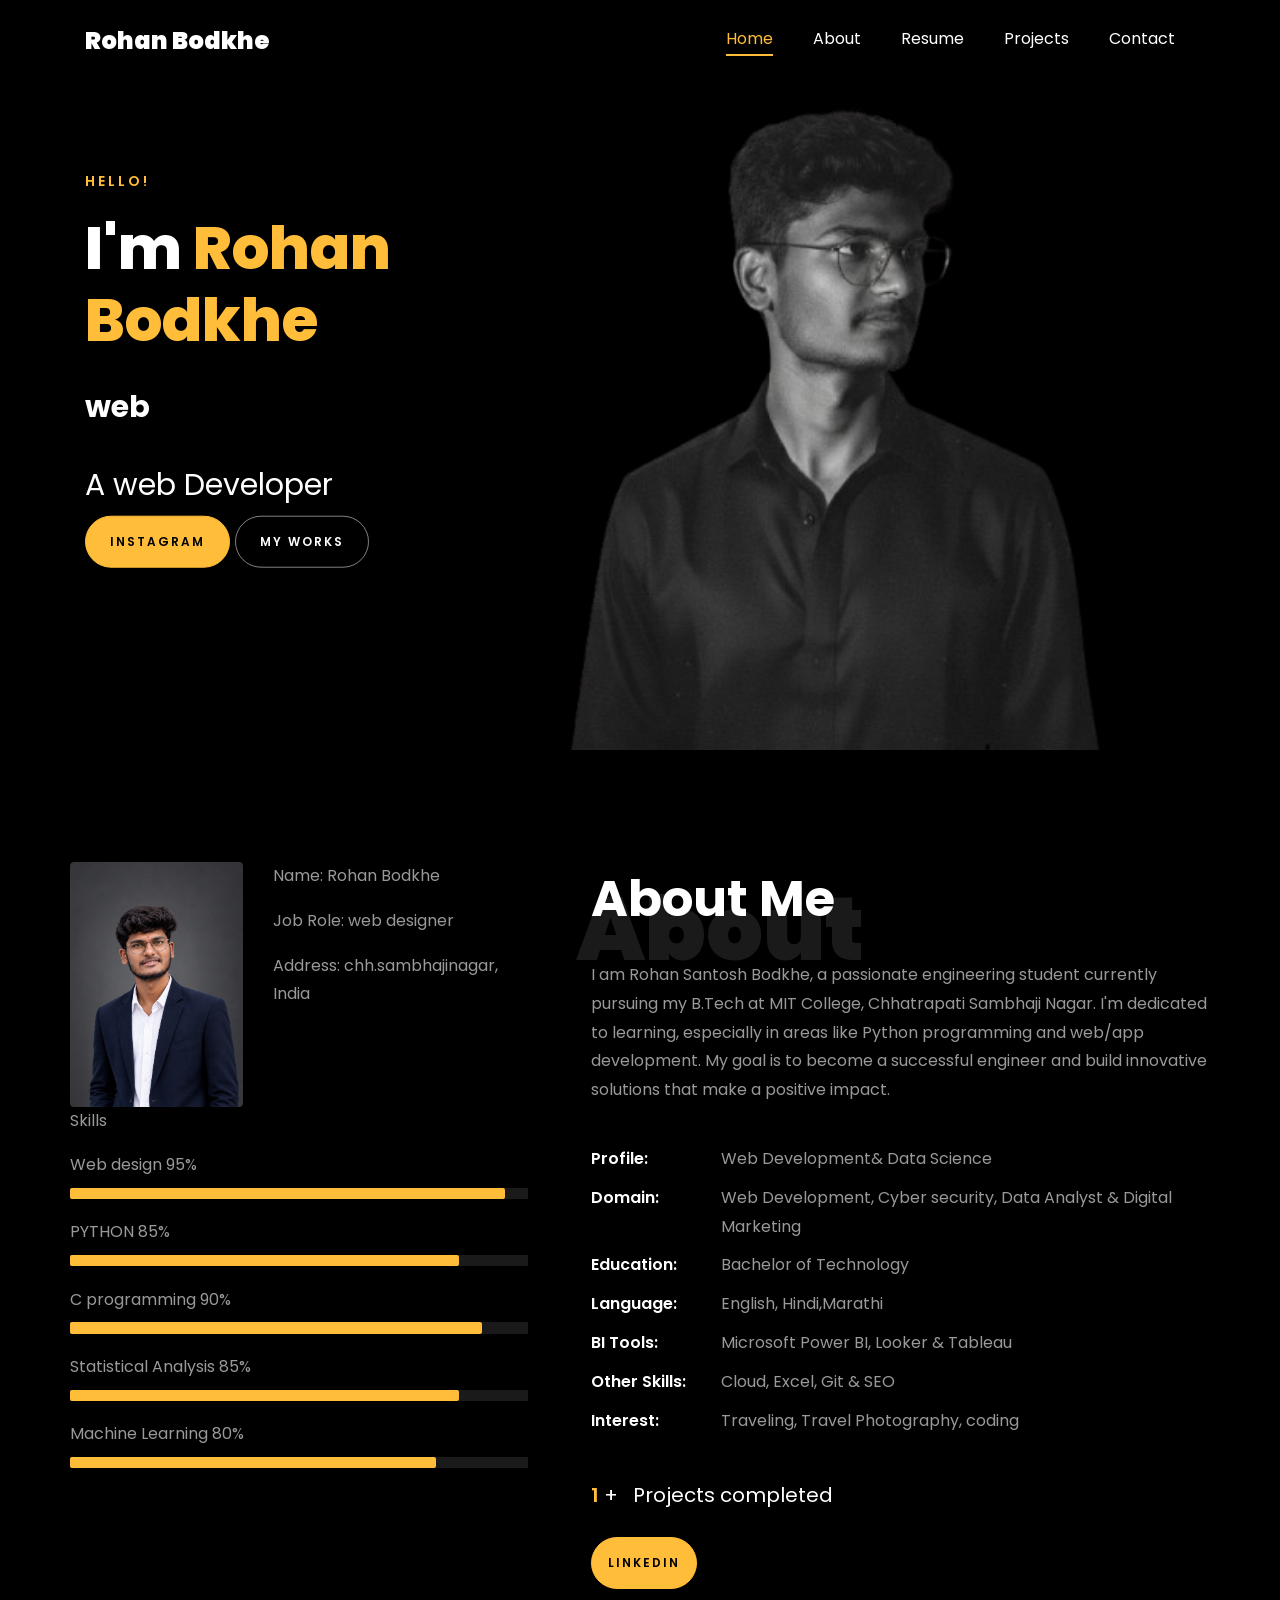
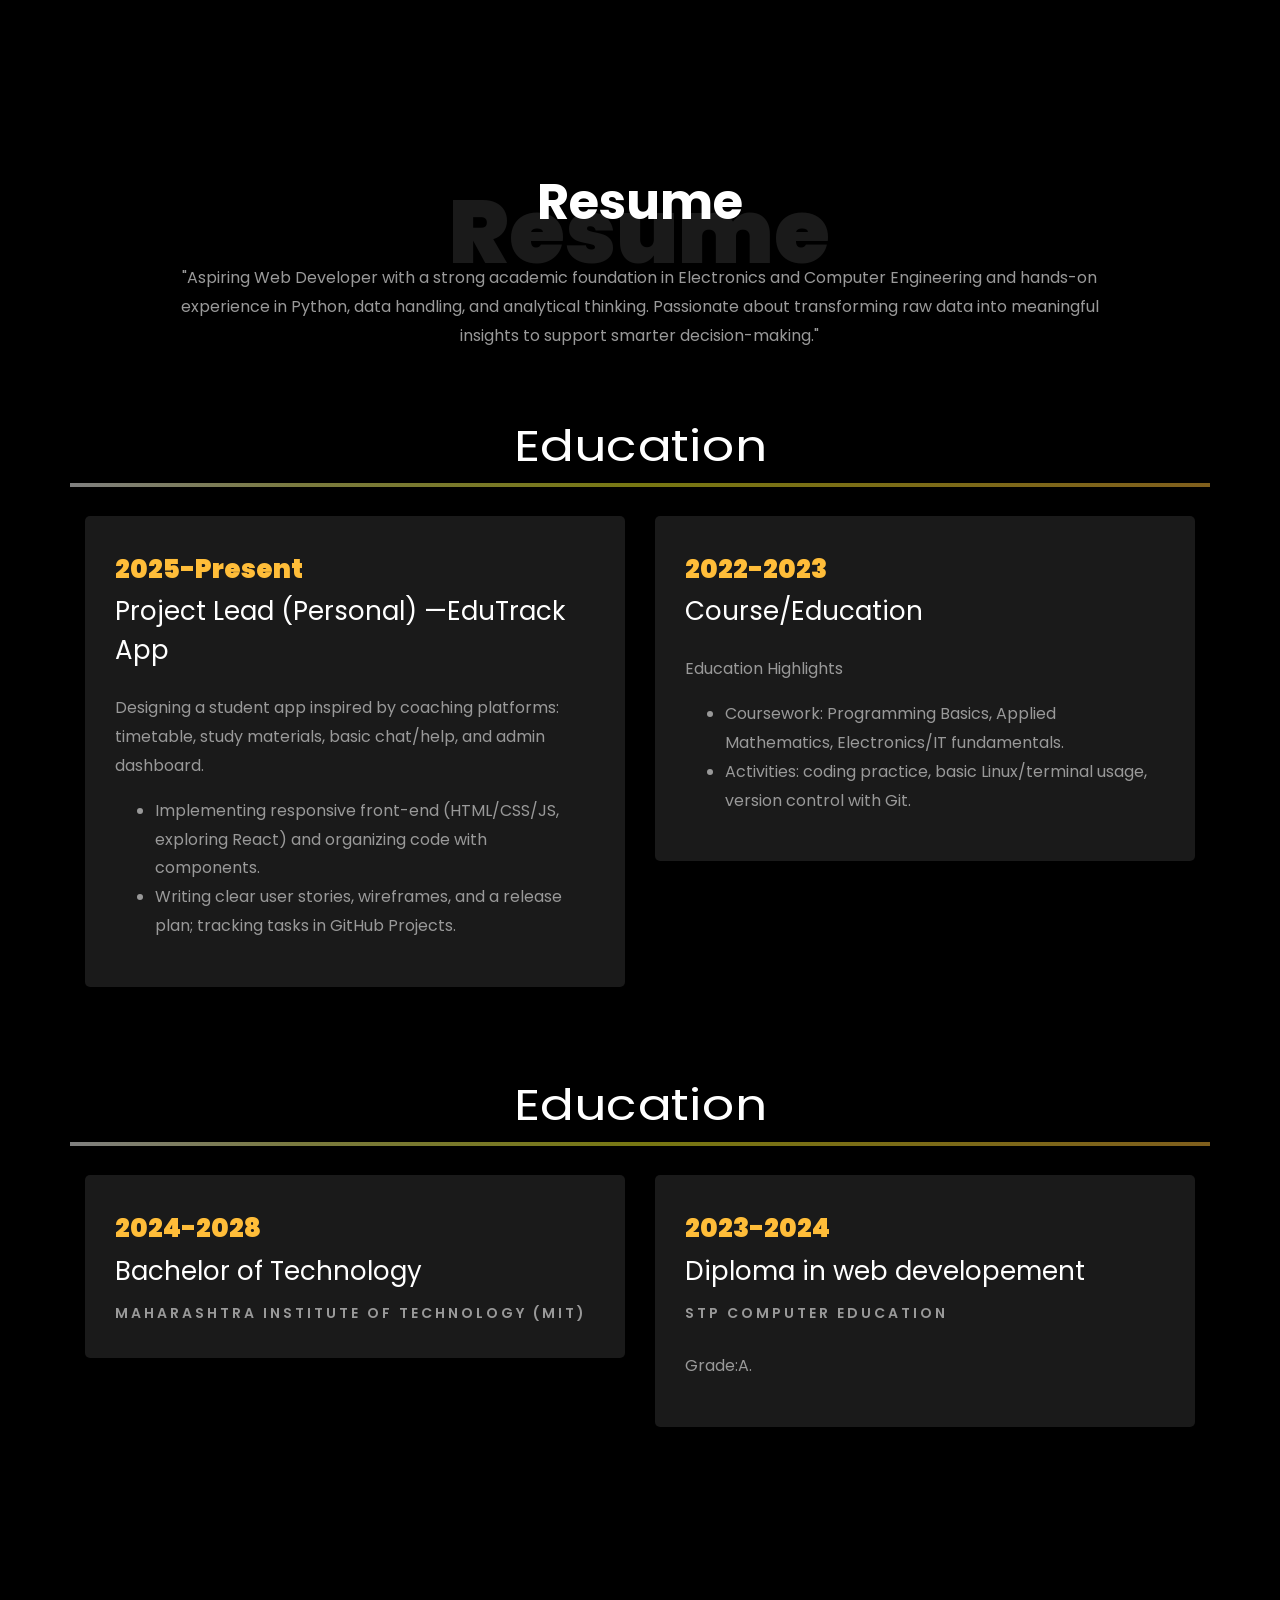
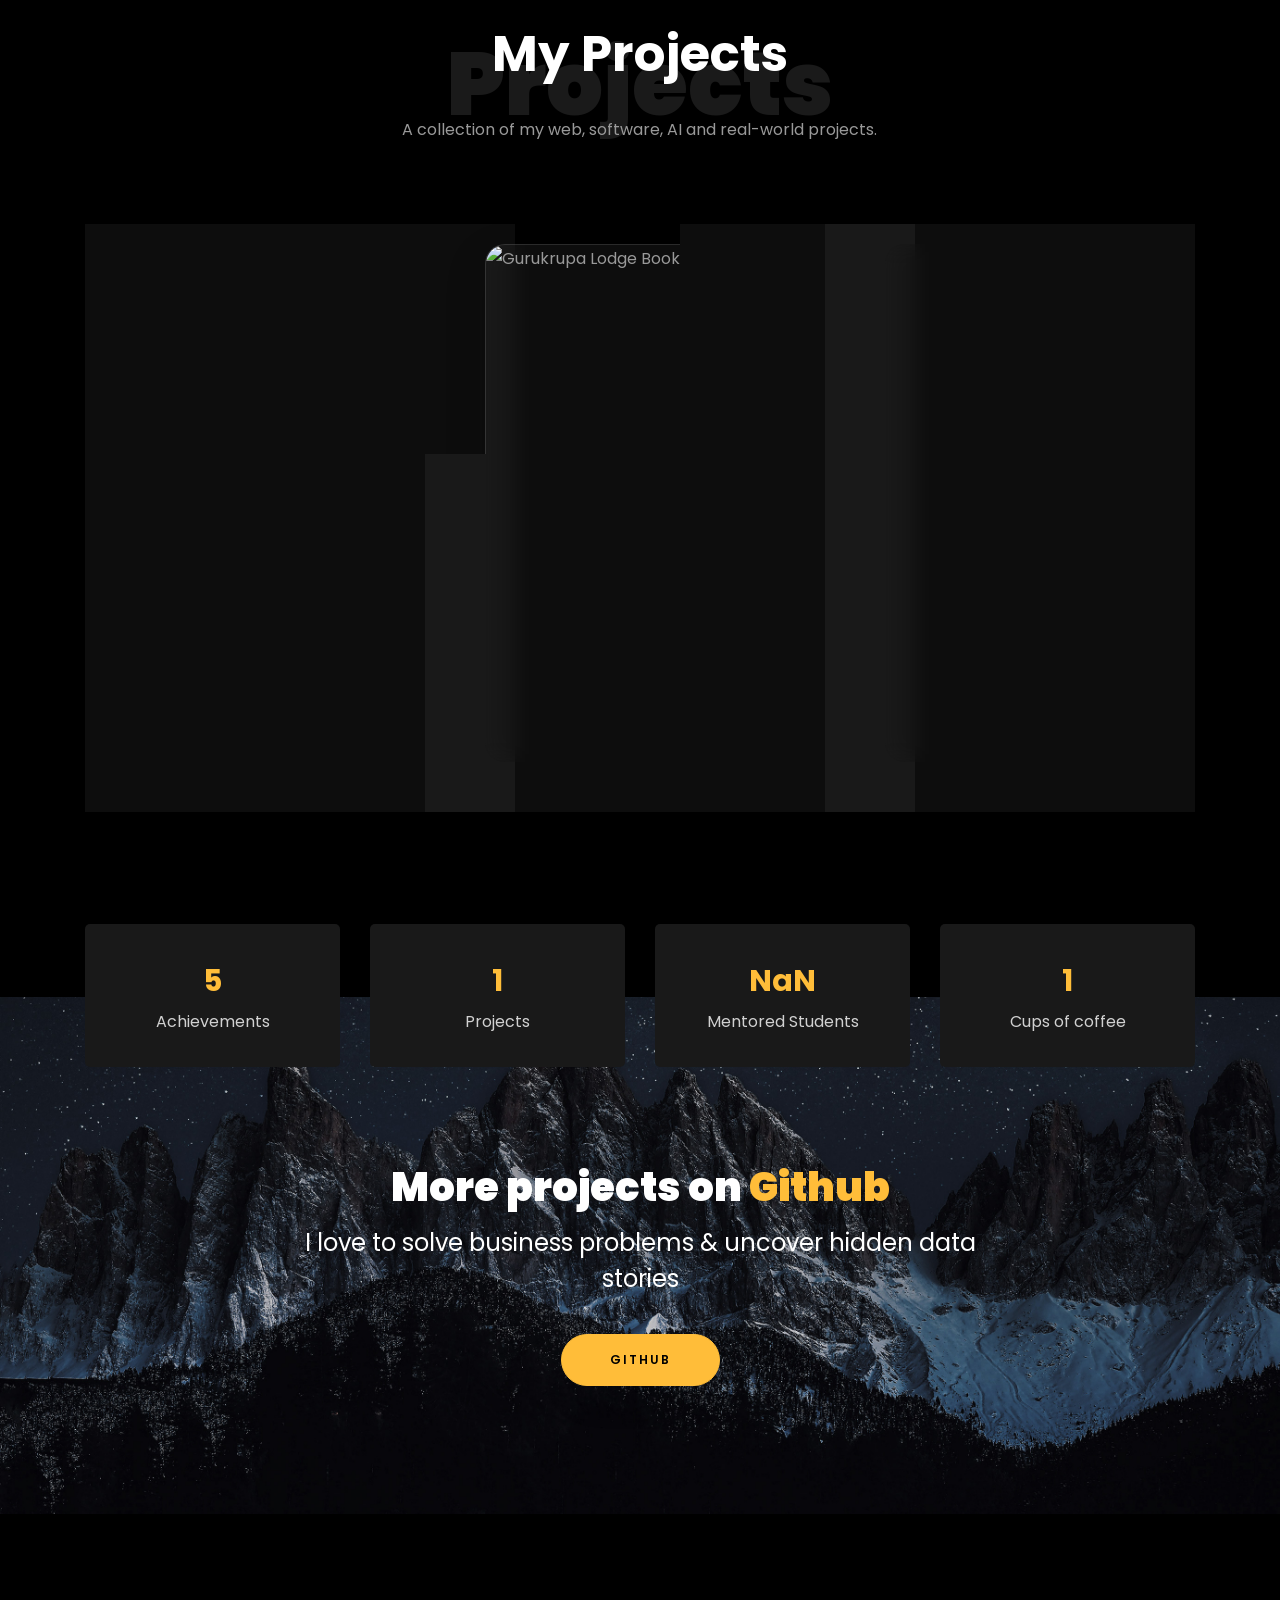
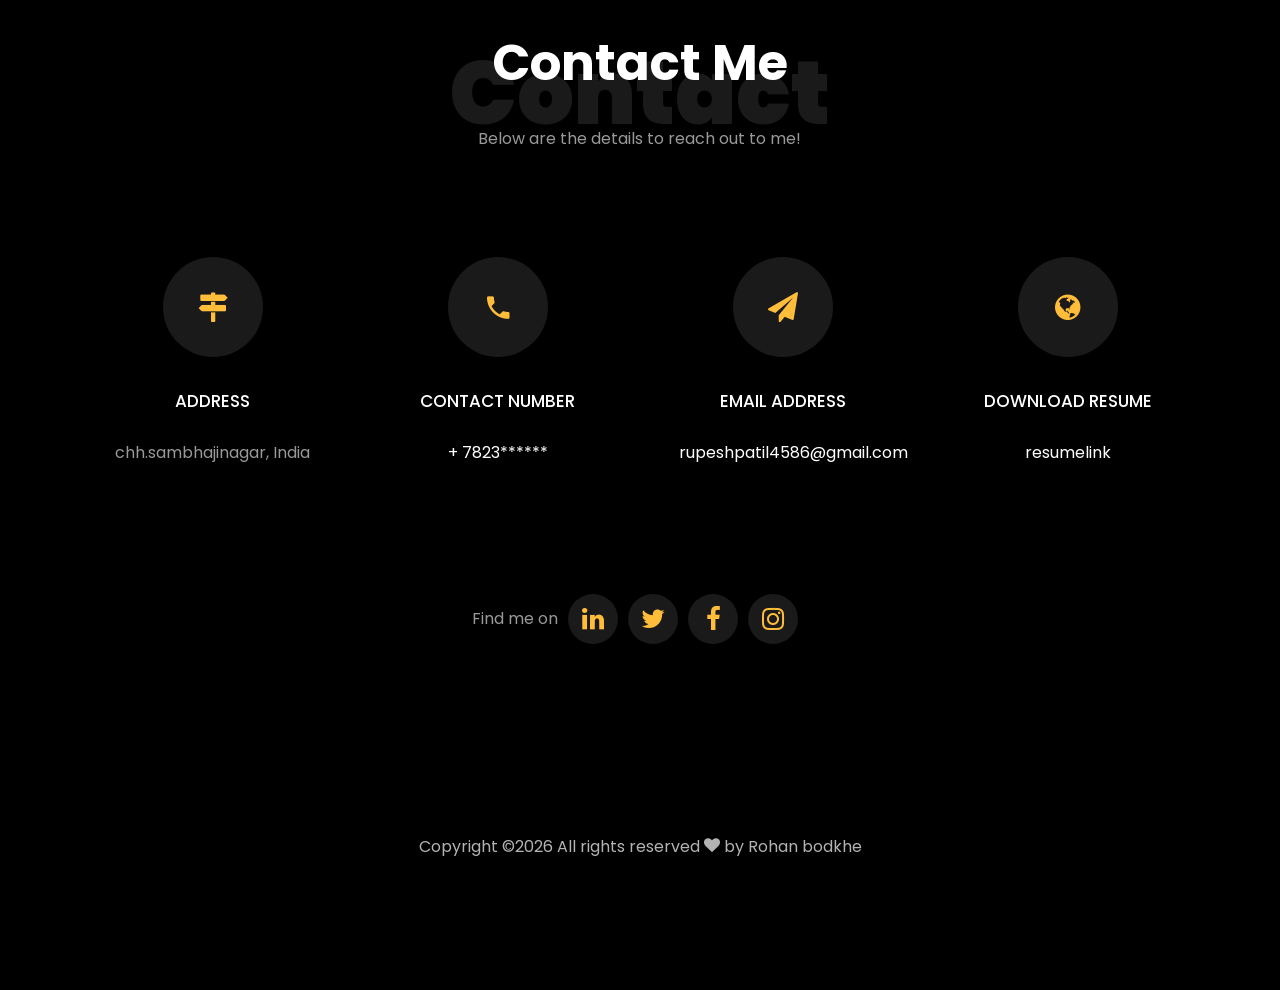
==== index.html @ ddf879ef "Update index.html" ====
<!DOCTYPE html>
<html lang="en">
  <head>
    <meta name="google-site-verification" content="w10_uBp3ZevkA-QnRk7KsR-6wb35wJ37gf8E392Zfxo" />
    <meta property="og:url" content="https://rohanbodkhe11.github.io">	  
    <title>Rohan Bodkhe Portfolio</title>
    <meta charset="utf-8">
    <meta name="viewport" content="width=device-width, initial-scale=1, shrink-to-fit=no">
    
    <link href="https://fonts.googleapis.com/css?family=Poppins:100,200,300,400,500,600,700,800,900" rel="stylesheet">

    <link rel="stylesheet" href="css/open-iconic-bootstrap.min.css">
    <link rel="stylesheet" href="css/animate.css">
    
    <link rel="stylesheet" href="css/owl.carousel.min.css">
    <link rel="stylesheet" href="css/owl.theme.default.min.css">
    <link rel="stylesheet" href="css/magnific-popup.css">

    <link rel="stylesheet" href="css/aos.css">

    <link rel="stylesheet" href="css/ionicons.min.css">
    
    <link rel="stylesheet" href="css/flaticon.css">
    <link rel="stylesheet" href="css/icomoon.css">
    <link rel="stylesheet" href="css/style.css">



<style>

/*======================================
//--//-->   ABOUT
======================================*/

.about-mf .box-shadow-full {
  padding-top: 4rem;
  padding-bottom: 4rem;
}

.about-mf .about-img {
  margin-bottom: 2rem;
}

.about-mf .about-img img {
  margin-left: 10px;
}


.skill-mf .progress {
  /* background-color: #cde1f8; */
  margin: .5rem 0 1.2rem 0;
  border-radius: 0;
  height: .7rem;
}

.skill-mf .progress .progress-bar {
  height: .7rem;
  background-color: #ffbd39;
}


/* Animation styles */
#typing-animation {
  position: relative;
  font-size: 30px;
  font-weight: bold;
  color: rgb(255, 255, 255);
  overflow: hidden;
  white-space: nowrap;
  animation: typing 3s steps(20, end) infinite;
}

#typing-animation:before {
  content: "";
  /* position: absolute; */
  top: 0;
  left: 0;
  width: 0;
  height: 100%;
  background-color: #ccc;
  animation: typing-cursor 0.5s ease-in-out infinite;
}

@keyframes typing {
  from {
    width: 0;
  }
  to {
    width: 100%;
  }
}

@keyframes typing-cursor {
  from {
    width: 5px;
  }
  to {
    width: 0;
  }
}


/* project image zoom effect */

.zoom-effect {
  overflow: hidden;
  transition: transform 0.3s ease-out;
}

.zoom-effect:hover {
  transform: scale(1.1);
}



	  /* ================= PROJECT SLIDER ================= */

.project-section {
    overflow: hidden;
}

.project-slider {
    width: 100%;
    overflow: hidden;
    padding: 20px 0 50px;
}

.project-track {
    display: flex;
    width: max-content;
    gap: 30px;

    /* LEFT TO RIGHT */
    animation: projectScroll 45s linear infinite;
}

/* Pause when mouse is over projects */
.project-slider:hover .project-track {
    animation-play-state: paused;
}


/* ================= PROJECT CARD ================= */

.project-card-link {
    display: block;
    width: 370px;
    min-width: 370px;

    text-decoration: none !important;
    color: inherit !important;
}

.project-card {
    width: 100%;

    border-radius: 20px;
    overflow: hidden;

    background: rgba(255, 255, 255, 0.05);
    border: 1px solid rgba(255, 255, 255, 0.12);

    backdrop-filter: blur(12px);
    -webkit-backdrop-filter: blur(12px);

    box-shadow: 0 15px 40px rgba(0, 0, 0, 0.18);

    transition: all 0.4s ease;

    /* FLOATING ANIMATION */
    animation: projectFloat 4s ease-in-out infinite;
}


/* Different floating timing */

.project-card-link:nth-child(2) .project-card {
    animation-delay: 0.4s;
}

.project-card-link:nth-child(3) .project-card {
    animation-delay: 0.8s;
}

.project-card-link:nth-child(4) .project-card {
    animation-delay: 1.2s;
}

.project-card-link:nth-child(5) .project-card {
    animation-delay: 1.6s;
}

.project-card-link:nth-child(6) .project-card {
    animation-delay: 2s;
}


/* ================= FLOATING ================= */

@keyframes projectFloat {

    0%,
    100% {
        transform: translateY(0);
    }

    50% {
        transform: translateY(-10px);
    }

}


/* ================= SCROLL ================= */

@keyframes projectScroll {

    0% {
        transform: translateX(-50%);
    }

    100% {
        transform: translateX(0);
    }

}


/* ================= HOVER ================= */

.project-card-link:hover .project-card {
    transform: translateY(-15px) scale(1.02);

    box-shadow:
        0 25px 60px rgba(0, 0, 0, 0.30);
}


/* ================= IMAGE ================= */

.project-image {
    position: relative;

    width: 100%;
    height: 220px;

    overflow: hidden;
}

.project-image img {
    width: 100%;
    height: 100%;

    object-fit: cover;

    display: block;

    transition: transform 0.6s ease;
}

.project-card-link:hover img {
    transform: scale(1.08);
}


/* ================= IMAGE OPEN ICON ================= */

.image-overlay {
    position: absolute;

    top: 15px;
    right: 15px;

    width: 45px;
    height: 45px;

    display: flex;
    align-items: center;
    justify-content: center;

    border-radius: 50%;

    background: rgba(0, 0, 0, 0.65);

    color: white;

    font-size: 19px;

    opacity: 0;

    transform: scale(0.7);

    transition: all 0.3s ease;
}

.project-card-link:hover .image-overlay {
    opacity: 1;
    transform: scale(1);
}


/* ================= CONTENT ================= */

.project-content {
    padding: 25px;
}

.project-number {
    display: block;

    font-size: 13px;
    font-weight: 700;

    letter-spacing: 2px;

    opacity: 0.5;
}

.project-content h3 {
    margin-top: 8px;
    margin-bottom: 12px;

    font-size: 24px;
    font-weight: 700;
}

.project-content p {
    font-size: 14px;

    line-height: 1.7;

    min-height: 70px;

    opacity: 0.75;
}


/* ================= TECHNOLOGIES ================= */

.project-tech {
    display: flex;

    flex-wrap: wrap;

    gap: 7px;

    margin-top: 18px;
}

.project-tech span {
    padding: 5px 10px;

    border-radius: 20px;

    background: rgba(255, 255, 255, 0.08);

    border: 1px solid rgba(255, 255, 255, 0.10);

    font-size: 11px;
}


/* ================= OPEN PROJECT ================= */

.project-open {
    margin-top: 20px;

    font-size: 14px;

    font-weight: 600;

    display: flex;

    align-items: center;
}

.project-open i {
    margin-left: 7px;

    transition: transform 0.3s ease;
}

.project-card-link:hover .project-open i {
    transform: translate(5px, -5px);
}


/* ================= MOBILE ================= */

@media (max-width: 768px) {

    .project-card-link {
        width: 310px;
        min-width: 310px;
    }

    .project-image {
        height: 190px;
    }

    .project-content {
        padding: 20px;
    }

    .project-content h3 {
        font-size: 21px;
    }

}


/* SMALL MOBILE */

@media (max-width: 480px) {

    .project-card-link {
        width: 285px;
        min-width: 285px;
    }

}


/* ================= REDUCE MOTION ================= */

@media (prefers-reduced-motion: reduce) {

    .project-track,
    .project-card {
        animation: none;
    }

}

</style>


  </head>
  <body data-spy="scroll" data-target=".site-navbar-target" data-offset="300">
	  
	  
    <nav class="navbar navbar-expand-lg navbar-dark ftco_navbar ftco-navbar-light site-navbar-target" id="ftco-navbar">
	    <div class="container">
	      <a class="navbar-brand" href="index.html">Rohan Bodkhe</a>
	      <button class="navbar-toggler js-fh5co-nav-toggle fh5co-nav-toggle" type="button" data-toggle="collapse" data-target="#ftco-nav" aria-controls="ftco-nav" aria-expanded="false" aria-label="Toggle navigation">
	        <span class="oi oi-menu"></span> Menu
	      </button>

	      <div class="collapse navbar-collapse" id="ftco-nav">
	        <ul class="navbar-nav nav ml-auto">
	          <li class="nav-item"><a href="#home-section" class="nav-link"><span>Home</span></a></li>
	          <li class="nav-item"><a href="#about-section" class="nav-link"><span>About</span></a></li>
	          <li class="nav-item"><a href="#resume-section" class="nav-link"><span>Resume</span></a></li>
	          <li class="nav-item"><a href="#project-section" class="nav-link"><span>Projects</span></a></li>
	          <li class="nav-item"><a href="#contact-section" class="nav-link"><span>Contact</span></a></li>
	        </ul>
	      </div>
	    </div>
	  </nav>
	  <section id="home-section" class="hero">
		  <div class="home-slider  owl-carousel">
	       <div class="slider-item ">
	      	<div class="overlay"></div>
	         <div class="container">
	          <div class="row d-md-flex no-gutters slider-text align-items-end justify-content-end" data-scrollax-parent="true">
	          	<div class="one-third js-fullheight order-md-last img" style="background-image:url(images/bg_1.png);">
	          	 <div class="overlay"></div>
	          	</div>
		          <div class="one-forth d-flex  align-items-center ftco-animate" data-scrollax=" properties: { translateY: '70%' }">
		          	<div class="text">
		          		<span class="subheading">Hello!</span>
			            <h1 class="mb-4 mt-3">I'm <span>Rohan Bodkhe</span></h1>

						<!-- Element to contain animated typing -->
						<span id="typing-animation"></span>

						<script>

						// Initialize the typing animation
						const typingAnimationElement = document.getElementById('typing-animation');

						// Create an array of typing text
						const typingTexts = [
						'Engineering student  ',
						'web designer  ',
						];

						// Create a function to display the typing animation for a given text
						function playTypingAnimation(text) {
						// Loop through each character and add it to the element
						for (let i = 0; i < text.length; i++) {
							setTimeout(() => {
							typingAnimationElement.textContent += text[i];
							}, i * 200); // Increase the delay to slow down the typing animation
						}

						// Once the animation is complete, reset the text and start over
						setTimeout(() => {
							typingAnimationElement.textContent = '';
							playTypingAnimation(typingTexts[(typingTexts.indexOf(text) + 1) % typingTexts.length]);
						}, text.length * 200);
						}

						// Start the typing animation loop
						playTypingAnimation(typingTexts[0]);

						</script>

						<br>
						<br>
			            <h2>A web Developer</h2>
						<!-- <h2 class="d-flex" style="margin-bottom: 0">With over 5 years of experience</h2> -->
						<!-- <br> -->
			            <p><a href="https://www.instagram.com/itz_rohan7823/" class="btn btn-primary py-3 px-4">Instagram</a> 
							<a href="https://www.excellencecoachingclasses.com" class="btn btn-white btn-outline-white py-3 px-4">My works</a></p>
		            </div>
		          </div>
	        	</div>
	        </div>
	      </div>
		</div>
    </section>



    <section class="ftco-about img ftco-section ftco-no-pb" id="about-section">
    	<div class="container">
			<div class="row">
				<div class="row d-flex align-items-stretch">
				<!-- <div class="row d-flex"> -->
					<div class="col-md-6 col-lg-5 d-flex">
						<div class="img-about img d-flex align-items-stretch">
							<div class="overlay">
								<div class="row">
									<div class="col-sm-6 col-md-5">
									  <div class="about-img">
										<img src="images/about-me.png" class="img-fluid rounded b-shadow-a" alt="">
									  </div>
									</div>
									<!-- Details next to profile image -->
									<div class="col-sm-6 col-md-7">
									  <div class="about-info">
										<p><span class="title-s">Name: </span> <span>Rohan Bodkhe</span></p>
										<p><span class="title-s">Job Role: </span> <span>web designer</span></p>
										<!-- <p><span class="title-s">Experience: </span> <span>5 Years 3 Months</span></p> -->
										<p><span class="title-s">Address: </span> <span>chh.sambhajinagar, India</span></p>
									  </div>
									</div>
								  </div>

								<div class="skill-mf">
									<p class="title-s">Skills</p>
									<span>Web design</span> <span class="pull-right">95%</span>
									<div class="progress">
										<div class="progress-bar" role="progressbar" style="width: 95%;" aria-valuenow="95" aria-valuemin="0"
											aria-valuemax="100"></div>
									</div>
									
									<span>PYTHON</span> <span class="pull-right">85%</span>
									<div class="progress">
										<div class="progress-bar" role="progressbar" style="width: 85%" aria-valuenow="85" aria-valuemin="0"
											aria-valuemax="100"></div>
									</div>
									
									<span>C programming</span> <span class="pull-right">90%</span>
									<div class="progress">
										<div class="progress-bar" role="progressbar" style="width: 90%" aria-valuenow="90" aria-valuemin="0"
											aria-valuemax="100"></div>
									</div>
									
									<span>Statistical Analysis</span> <span class="pull-right">85%</span>
									<div class="progress">
										<div class="progress-bar" role="progressbar" style="width: 85%" aria-valuenow="85" aria-valuemin="0"
											aria-valuemax="100"></div>
									</div>
									
									<span>Machine Learning</span> <span class="pull-right">80%</span>
									<div class="progress">
										<div class="progress-bar" role="progressbar" style="width: 80%" aria-valuenow="80" aria-valuemin="0"
											aria-valuemax="100"></div>
									</div>
								</div>
							</div>
						</div>
					</div>
					
					<div class="col-md-6 col-lg-7 pl-lg-5 pb-5">
						<div class="row justify-content-start pb-3">
							<div class="col-md-12 heading-section ftco-animate">
								
								<h1 class="big">About</h1>
								<h2 class="mb-4">About Me</h2>
								
								<p>I am Rohan Santosh Bodkhe, a passionate engineering student currently pursuing my B.Tech at MIT College, Chhatrapati Sambhaji Nagar. 
									I'm dedicated to learning, especially in areas like Python programming and web/app development.
									 My goal is to become a successful engineer and build innovative solutions that make a positive impact.</p>
								<ul class="about-info mt-4 px-md-0 px-2">
									<li class="d-flex"><span>Profile:</span> <span>Web Development&amp; Data Science</span></li>
									<li class="d-flex"><span>Domain:</span> <span>Web Development, Cyber security, Data Analyst &amp; Digital Marketing</span></li>
									<li class="d-flex"><span>Education:</span> <span>Bachelor of Technology</span></li>
									<li class="d-flex"><span>Language:</span> <span>English, Hindi,Marathi</span></li>
									<li class="d-flex"><span>BI Tools:</span> <span>Microsoft Power BI, Looker &amp; Tableau</span></li>
									<li class="d-flex"><span>Other Skills:</span> <span>Cloud, Excel, Git &amp; SEO</span></li>
									<li class="d-flex"><span>Interest:</span> <span>Traveling, Travel Photography, coding</span></li>
									
								</ul>
							</div>
						</div>


						<div class="counter-wrap ftco-animate d-flex mt-md-3">
							<div class="text">
								<p class="mb-4">
									<span class="number" data-number="2">0</span> <span>+</span>
									<span>&nbsp; Projects completed</span>
								</p>
								<p><a href="https://www.linkedin.com/in/rohan-bodkhe-4476bb326?utm_source=share&utm_campaign=share_via&utm_content=profile&utm_medium=android_app" class="btn btn-primary py-3 px-3">LinkedIn</a></p>
							</div>
						</div>
					</div>
				</div>
			</div>
		</div>
    </section>



	
    <section class="ftco-section ftco-no-pb" id="resume-section">
    	<div class="container">
    		<div class="row justify-content-center pb-5">
          <div class="col-md-10 heading-section text-center ftco-animate">
          	<h1 class="big big-2">Resume</h1>
            <h2 class="mb-4">Resume</h2>
            <p>"Aspiring Web Developer with a strong academic foundation in Electronics and Computer Engineering and hands-on experience in Python, data handling, and analytical thinking. Passionate about transforming raw data into meaningful insights to support smarter decision-making."</p>
          </div>
        </div>

		<div class="row">
			<h1 class="big-4">Education</h1>
			<div class="underline"></div>
		</div>
		<br>
		
		<div class="row">
				<div class="col-md-6">
					<div class="resume-wrap ftco-animate">
						<span class="date">2025-Present</span>
						<h2>Project Lead (Personal) —EduTrack App</h2>
						<!-- <span class="position">Merkle</span> -->
						<p class="mt-4">Designing a student app inspired by coaching platforms: timetable, study materials, basic chat/help, and admin dashboard. 
							<ul>
								<li>Implementing responsive front-end (HTML/CSS/JS, exploring React) and organizing code with components.</li>
								<li>Writing clear user stories, wireframes, and a release plan; tracking tasks in GitHub Projects.</li>
								<!-- <li>Designed and executed A/B tests, performed rigorous statistical analysis. Led to 20% MoM increase in the conversion rate.</li> -->
							</ul>
						</p>
					</div>

				</div>

				<div class="col-md-6">
					<div class="resume-wrap ftco-animate">
						<span class="date">2022-2023</span>
						<h2>Course/Education</h2>
						<!-- <span class="position">iQuanti</span> -->
						<p class="mt-4">Education Highlights
							<ul>
								<li>Coursework: Programming Basics, Applied Mathematics, Electronics/IT fundamentals.</li>
								<li>Activities: coding practice, basic Linux/terminal usage, version control with Git.</li>
								<!-- <li>Performed migration and enhancements for merchandising dashboard, involved data integration and its feature improvement.</li> -->
							</ul>
						</p>
					</div>

				</div>
			</div>

		<br>
		<br>

		<div class="row">
			<h1 class="big-4">Education</h1>
			<div class="underline"></div>
		</div>
		<br>
		
			<div class="row">
    			<div class="col-md-6">
    				<div class="resume-wrap ftco-animate">
    					<span class="date">2024-2028</span>
    					<h2>Bachelor of Technology</h2>
    					<span class="position">Maharashtra Institute of Technology (MIT) </span>
    					<!-- <p class="mt-4">Grade: First class distinction.</p> -->
    				</div>
    			</div>

    			<div class="col-md-6">
    				<div class="resume-wrap ftco-animate">
    					<span class="date">2023-2024</span>
    					<h2>Diploma in web developement</h2>
    					<span class="position">STP computer education</span>
    					<p class="mt-4">Grade:A.</p>
    				</div>
				</div>
    		</div>

    		<div class="row justify-content-center mt-5">
    			<!-- <div class="col-md-6 text-center ftco-animate">
    				<p><a href="#" class="btn btn-primary py-4 px-5">Download CV</a></p>
    			</div> -->
    		</div>
    	</div>
    </section>

 
<!-- ================= PROJECTS SECTION ================= -->
<section class="ftco-section project-section" id="project-section">

    <div class="container">

        <!-- SECTION HEADING -->
        <div class="row justify-content-center mb-5 pb-3">
            <div class="col-md-7 heading-section text-center ftco-animate">

                <h1 class="big big-2">Projects</h1>

                <h2 class="mb-4">My Projects</h2>

                <p>
                    A collection of my web, software, AI and real-world projects.
                </p>

            </div>
        </div>


        <!-- PROJECT SLIDER -->
        <div class="project-slider">

            <div class="project-track">


                <!-- ================================================= -->
                <!-- PROJECT 1 - ATTENDEASE -->
                <!-- ================================================= -->

                <a href="#"
                   target="_blank"
                   rel="noopener noreferrer"
                   class="project-card-link">

                    <div class="project-card">

                        <div class="project-image">

                            <img src="https://ibb.co/G4mbVQ2Q"
                                 alt="AttendEase AI Attendance Management System"
                                 loading="lazy">

                            <div class="image-overlay">
                                <i class="bi bi-box-arrow-up-right"></i>
                            </div>

                        </div>


                        <div class="project-content">

                            <span class="project-number">
                                01
                            </span>

                            <h3>
                                AttendEase
                            </h3>

                            <p>
                                AI-powered attendance management system with
                                role-based dashboards, reports and attendance alerts.
                            </p>


                            <div class="project-tech">

                                <span>HTML</span>
                                <span>CSS</span>
                                <span>JavaScript</span>
                                <span>Firebase</span>
                                <span>AI</span>

                            </div>


                            <div class="project-open">

                                View Project

                                <i class="bi bi-arrow-up-right"></i>

                            </div>

                        </div>

                    </div>

                </a>



                <!-- ================================================= -->
                <!-- PROJECT 2 - GURUKRUPA LODGE -->
                <!-- ================================================= -->

                <a href="https://gurukrupalodge.vercel.app"
                   target="_blank"
                   rel="noopener noreferrer"
                   class="project-card-link">

                    <div class="project-card">

                        <div class="project-image">

                            <img src="https://ibb.co/3mkTNznz"
                                 alt="Gurukrupa Lodge Booking Website"
                                 loading="lazy">

                            <div class="image-overlay">
                                <i class="bi bi-box-arrow-up-right"></i>
                            </div>

                        </div>


                        <div class="project-content">

                            <span class="project-number">
                                02
                            </span>

                            <h3>
                                Gurukrupa Lodge
                            </h3>

                            <p>
                                Responsive lodge booking website with room
                                information, online booking and payment functionality.
                            </p>


                            <div class="project-tech">

                                <span>HTML</span>
                                <span>CSS</span>
                                <span>JavaScript</span>
                                <span>Vercel</span>

                            </div>


                            <div class="project-open">

                                View Project

                                <i class="bi bi-arrow-up-right"></i>

                            </div>

                        </div>

                    </div>

                </a>



                <!-- ================================================= -->
                <!-- PROJECT 3 - BACHAT GAT -->
                <!-- ================================================= -->

                <a href="#"
                   target="_blank"
                   rel="noopener noreferrer"
                   class="project-card-link">

                    <div class="project-card">

                        <div class="project-image">

                            <img src="images/bachat-gat.jpg"
                                 alt="Bachat Gat Management System"
                                 loading="lazy">

                            <div class="image-overlay">
                                <i class="bi bi-box-arrow-up-right"></i>
                            </div>

                        </div>


                        <div class="project-content">

                            <span class="project-number">
                                03
                            </span>

                            <h3>
                                Bachat Gat Management
                            </h3>

                            <p>
                                Digital management system for recording members,
                                savings, meetings, loans and transactions.
                            </p>


                            <div class="project-tech">

                                <span>HTML</span>
                                <span>CSS</span>
                                <span>JavaScript</span>
                                <span>Firebase</span>

                            </div>


                            <div class="project-open">

                                View Project

                                <i class="bi bi-arrow-up-right"></i>

                            </div>

                        </div>

                    </div>

                </a>



                <!-- ================================================= -->
                <!-- PROJECT 4 - SMART PARKING -->
                <!-- ================================================= -->

                <a href="#"
                   target="_blank"
                   rel="noopener noreferrer"
                   class="project-card-link">

                    <div class="project-card">

                        <div class="project-image">

                            <img src="images/smart-parking.jpg"
                                 alt="Smart Car Parking Toll Gate System"
                                 loading="lazy">

                            <div class="image-overlay">
                                <i class="bi bi-box-arrow-up-right"></i>
                            </div>

                        </div>


                        <div class="project-content">

                            <span class="project-number">
                                04
                            </span>

                            <h3>
                                Smart Car Parking
                            </h3>

                            <p>
                                Smart parking and toll gate system designed to
                                simplify vehicle entry, parking and payment management.
                            </p>


                            <div class="project-tech">

                                <span>IoT</span>
                                <span>Arduino</span>
                                <span>Web</span>
                                <span>Database</span>

                            </div>


                            <div class="project-open">

                                View Project

                                <i class="bi bi-arrow-up-right"></i>

                            </div>

                        </div>

                    </div>

                </a>



                <!-- ================================================= -->
                <!-- PROJECT 5 - TULJABHAVANI -->
                <!-- ================================================= -->

                <a href="https://tuljabhavani1.vercel.app"
                   target="_blank"
                   rel="noopener noreferrer"
                   class="project-card-link">

                    <div class="project-card">

                        <div class="project-image">

                            <img src="images/tuljabhavani.jpg"
                                 alt="Tuljabhavani Women Saving Group System"
                                 loading="lazy">

                            <div class="image-overlay">
                                <i class="bi bi-box-arrow-up-right"></i>
                            </div>

                        </div>


                        <div class="project-content">

                            <span class="project-number">
                                05
                            </span>

                            <h3>
                                Tuljabhavani Bachat Gat
                            </h3>

                            <p>
                                Marathi digital system for managing women's
                                self-help group savings, meetings and loan records.
                            </p>


                            <div class="project-tech">

                                <span>HTML</span>
                                <span>CSS</span>
                                <span>JavaScript</span>
                                <span>Firebase</span>

                            </div>


                            <div class="project-open">

                                View Project

                                <i class="bi bi-arrow-up-right"></i>

                            </div>

                        </div>

                    </div>

                </a>



                <!-- ================================================= -->
                <!-- PROJECT 6 - PARYATAN-X -->
                <!-- ================================================= -->

                <a href="#"
                   target="_blank"
                   rel="noopener noreferrer"
                   class="project-card-link">

                    <div class="project-card">

                        <div class="project-image">

                            <img src="images/paryatan-x.jpg"
                                 alt="PARyatan-X Smart Tourism Platform"
                                 loading="lazy">

                            <div class="image-overlay">
                                <i class="bi bi-box-arrow-up-right"></i>
                            </div>

                        </div>


                        <div class="project-content">

                            <span class="project-number">
                                06
                            </span>

                            <h3>
                                PARyatan-X
                            </h3>

                            <p>
                                AI-powered smart tourism platform with itinerary
                                planning, AR navigation, multilingual support
                                and local discovery.
                            </p>


                            <div class="project-tech">

                                <span>AI</span>
                                <span>AR</span>
                                <span>Maps</span>
                                <span>Web</span>

                            </div>


                            <div class="project-open">

                                View Project

                                <i class="bi bi-arrow-up-right"></i>

                            </div>

                        </div>

                    </div>

                </a>



                <!-- ================================================= -->
                <!-- DUPLICATE CARDS FOR INFINITE SCROLLING -->
                <!-- ================================================= -->


                <!-- PROJECT 1 DUPLICATE -->

                <a href="#"
                   target="_blank"
                   rel="noopener noreferrer"
                   class="project-card-link">

                    <div class="project-card">

                        <div class="project-image">

                            <img src="images/attendease.jpg"
                                 alt="AttendEase"
                                 loading="lazy">

                            <div class="image-overlay">
                                <i class="bi bi-box-arrow-up-right"></i>
                            </div>

                        </div>

                        <div class="project-content">

                            <span class="project-number">01</span>

                            <h3>AttendEase</h3>

                            <p>
                                AI-powered attendance management system with
                                role-based dashboards, reports and attendance alerts.
                            </p>

                            <div class="project-tech">
                                <span>HTML</span>
                                <span>CSS</span>
                                <span>JavaScript</span>
                                <span>Firebase</span>
                                <span>AI</span>
                            </div>

                            <div class="project-open">
                                View Project
                                <i class="bi bi-arrow-up-right"></i>
                            </div>

                        </div>

                    </div>

                </a>



                <!-- PROJECT 2 DUPLICATE -->

                <a href="https://gurukrupalodge1.vercel.app"
                   target="_blank"
                   rel="noopener noreferrer"
                   class="project-card-link">

                    <div class="project-card">

                        <div class="project-image">

                            <img src="images/gurukrupa-lodge.jpg"
                                 alt="Gurukrupa Lodge"
                                 loading="lazy">

                            <div class="image-overlay">
                                <i class="bi bi-box-arrow-up-right"></i>
                            </div>

                        </div>

                        <div class="project-content">

                            <span class="project-number">02</span>

                            <h3>Gurukrupa Lodge</h3>

                            <p>
                                Responsive lodge booking website with room
                                information, online booking and payment functionality.
                            </p>

                            <div class="project-tech">
                                <span>HTML</span>
                                <span>CSS</span>
                                <span>JavaScript</span>
                                <span>Vercel</span>
                            </div>

                            <div class="project-open">
                                View Project
                                <i class="bi bi-arrow-up-right"></i>
                            </div>

                        </div>

                    </div>

                </a>



                <!-- PROJECT 3 DUPLICATE -->

                <a href="#"
                   target="_blank"
                   rel="noopener noreferrer"
                   class="project-card-link">

                    <div class="project-card">

                        <div class="project-image">

                            <img src="images/bachat-gat.jpg"
                                 alt="Bachat Gat Management"
                                 loading="lazy">

                            <div class="image-overlay">
                                <i class="bi bi-box-arrow-up-right"></i>
                            </div>

                        </div>

                        <div class="project-content">

                            <span class="project-number">03</span>

                            <h3>Bachat Gat Management</h3>

                            <p>
                                Digital management system for recording members,
                                savings, meetings, loans and transactions.
                            </p>

                            <div class="project-tech">
                                <span>HTML</span>
                                <span>CSS</span>
                                <span>JavaScript</span>
                                <span>Firebase</span>
                            </div>

                            <div class="project-open">
                                View Project
                                <i class="bi bi-arrow-up-right"></i>
                            </div>

                        </div>

                    </div>

                </a>



                <!-- PROJECT 4 DUPLICATE -->

                <a href="#"
                   target="_blank"
                   rel="noopener noreferrer"
                   class="project-card-link">

                    <div class="project-card">

                        <div class="project-image">

                            <img src="images/smart-parking.jpg"
                                 alt="Smart Car Parking"
                                 loading="lazy">

                            <div class="image-overlay">
                                <i class="bi bi-box-arrow-up-right"></i>
                            </div>

                        </div>

                        <div class="project-content">

                            <span class="project-number">04</span>

                            <h3>Smart Car Parking</h3>

                            <p>
                                Smart parking and toll gate system designed to
                                simplify vehicle entry, parking and payment management.
                            </p>

                            <div class="project-tech">
                                <span>IoT</span>
                                <span>Arduino</span>
                                <span>Web</span>
                                <span>Database</span>
                            </div>

                            <div class="project-open">
                                View Project
                                <i class="bi bi-arrow-up-right"></i>
                            </div>

                        </div>

                    </div>

                </a>



                <!-- PROJECT 5 DUPLICATE -->

                <a href="https://tuljabhavani1.vercel.app"
                   target="_blank"
                   rel="noopener noreferrer"
                   class="project-card-link">

                    <div class="project-card">

                        <div class="project-image">

                            <img src="images/tuljabhavani.jpg"
                                 alt="Tuljabhavani Bachat Gat"
                                 loading="lazy">

                            <div class="image-overlay">
                                <i class="bi bi-box-arrow-up-right"></i>
                            </div>

                        </div>

                        <div class="project-content">

                            <span class="project-number">05</span>

                            <h3>Tuljabhavani Bachat Gat</h3>

                            <p>
                                Marathi digital system for managing women's
                                self-help group savings, meetings and loan records.
                            </p>

                            <div class="project-tech">
                                <span>HTML</span>
                                <span>CSS</span>
                                <span>JavaScript</span>
                                <span>Firebase</span>
                            </div>

                            <div class="project-open">
                                View Project
                                <i class="bi bi-arrow-up-right"></i>
                            </div>

                        </div>

                    </div>

                </a>



                <!-- PROJECT 6 DUPLICATE -->

                <a href="#"
                   target="_blank"
                   rel="noopener noreferrer"
                   class="project-card-link">

                    <div class="project-card">

                        <div class="project-image">

                            <img src="images/paryatan-x.jpg"
                                 alt="PARyatan-X"
                                 loading="lazy">

                            <div class="image-overlay">
                                <i class="bi bi-box-arrow-up-right"></i>
                            </div>

                        </div>

                        <div class="project-content">

                            <span class="project-number">06</span>

                            <h3>PARyatan-X</h3>

                            <p>
                                AI-powered smart tourism platform with itinerary
                                planning, AR navigation, multilingual support
                                and local discovery.
                            </p>

                            <div class="project-tech">
                                <span>AI</span>
                                <span>AR</span>
                                <span>Maps</span>
                                <span>Web</span>
                            </div>

                            <div class="project-open">
                                View Project
                                <i class="bi bi-arrow-up-right"></i>
                            </div>

                        </div>

                    </div>

                </a>


            </div>
        </div>

    </div>

</section>
<!-- ================= END PROJECTS SECTION ================= -->

	<section class="ftco-section ftco-no-pt ftco-no-pb ftco-counter img" id="section-counter">
      <div class="container">
		<div class="row d-md-flex align-items-center">
          <div class="col-md d-flex justify-content-center counter-wrap ftco-animate">
            <div class="block-18">
              <div class="text">
                <strong class="number" data-number="10">0</strong>
                <span>Achievements</span>
              </div>
            </div>
          </div>
          <div class="col-md d-flex justify-content-center counter-wrap ftco-animate">
            <div class="block-18">
              <div class="text">
                <strong class="number" data-number="2">0</strong>
                <span>Projects</span>
              </div>
            </div>
          </div>
          <div class="col-md d-flex justify-content-center counter-wrap ftco-animate">
            <div class="block-18">
              <div class="text">
                <strong class="number" data-number="NA">0</strong>
                <span>Mentored Students</span>
              </div>
            </div>
          </div>
          <div class="col-md d-flex justify-content-center counter-wrap ftco-animate">
            <div class="block-18">
              <div class="text">
                <strong class="number" data-number="2">1</strong>
                <span>Cups of coffee</span>
              </div>
            </div>
          </div>
        </div>
      </div>
	
	  <div class="ftco-section ftco-hireme img margin-top" style="background-image: url(images/bg_1.jpg)">
			<!-- <div class="container"> -->
				<div class="row justify-content-center">
					<div class="col-md-7 ftco-animate text-center">
						<h2>More projects on<span> Github  </span> </h2>
						<div class="heading"> <h4> I love to solve business problems &amp; uncover hidden data stories </h4>
						<br>
						<p><a href="https://github.com/rohanbodkhe11" class="btn btn-primary py-3 px-5">GitHub</a></p>
						</div>
					</div>
				</div>
			<!-- </div> -->
		</div>
	</section>



    <section class="ftco-section contact-section ftco-no-pb" id="contact-section">
      <div class="container">
      	<div class="row justify-content-center mb-5 pb-3">
          <div class="col-md-7 heading-section text-center ftco-animate">
            <h1 class="big big-2">Contact</h1>
            <h2 class="mb-4">Contact Me</h2>
            <p>Below are the details to reach out to me!</p>
          </div>
        </div>

        <div class="row d-flex contact-info mb-5">
          <div class="col-md-6 col-lg-3 d-flex ftco-animate">
          	<div class="align-self-stretch box p-4 text-center">
          		<div class="icon d-flex align-items-center justify-content-center">
          			<span class="icon-map-signs"></span>
          		</div>
          		<h3 class="mb-4">Address</h3>
	            <p>chh.sambhajinagar, India</p>
	          </div>
          </div>
          <div class="col-md-6 col-lg-3 d-flex ftco-animate">
          	<div class="align-self-stretch box p-4 text-center">
          		<div class="icon d-flex align-items-center justify-content-center">
          			<span class="icon-phone2"></span>
          		</div>
          		<h3 class="mb-4">Contact Number</h3>
	            <p><a href="tel://7823******">+ 7823******</a></p>
	          </div>
          </div>
          <div class="col-md-6 col-lg-3 d-flex ftco-animate">
          	<div class="align-self-stretch box p-4 text-center">
          		<div class="icon d-flex align-items-center justify-content-center">
          			<span class="icon-paper-plane"></span>
          		</div>
          		<h3 class="mb-4">Email Address</h3>
	            <p><a href="mailto:info@yoursite.com">rupeshpatil4586@gmail.com</a></p>
	          </div>
          </div>
          <div class="col-md-6 col-lg-3 d-flex ftco-animate">
          	<div class="align-self-stretch box p-4 text-center">
          		<div class="icon d-flex align-items-center justify-content-center">
          			<span class="icon-globe"></span>
          		</div>
          		<h3 class="mb-4">Download Resume</h3>
	            <p><a href="https://www.overleaf.com/project/69347a02d10f4dd7b23857f6">resumelink</a></p>
	          </div>
          </div>

		  <div class="container">
			<br>
			<br>
			<div class="row justify-content-center">
				<!-- <div class="col-md-7 ftco-animate text-center">
					<h2>Have a<span> Question?  </span> <a href="https://forms.gle/" class="btn btn-primary py-3 px-5">Click Here</a> </h2>
				</div> -->
			</div>
				<br>
					<ul class="ftco-footer-social list-unstyled d-flex justify-content-center align-items-center mb-0">
					  <li class="ftco-animate normal-txt">Find me on  </li>
					  <!-- <li class="ftco-animate"><a href="https://www.youtube.com/@RishabhMishraOfficial"><span class="icon-youtube"></span></a></li> -->
					  <li class="ftco-animate"><a href="https://www.linkedin.com/in/rohan-bodkhe-4476bb326?utm_source=share&utm_campaign=share_via&utm_content=profile&utm_medium=android_app"><span class="icon-linkedin"></span></a></li>  
					  <li class="ftco-animate"><a href="https://www.facebook.com/share/158j98dDxQ8/"><span class="icon-twitter"></span></a></li>
					  <li class="ftco-animate"><a href="https://www.facebook.com/share/158j98dDxQ8/"><span class="icon-facebook"></span></a></li>
				      <li class="ftco-animate"><a href="https://www.instagram.com/itz_rohan7823/"><span class="icon-instagram"></span></a></li>
					</ul>
				<br>
		   </div>
   </div>
 </section>


 
	
    <footer class="ftco-footer ftco-section">
		<div class="container">
		  <div class="row">
			<div class="col-md-12 text-center">
  
			  <p><!-- Link back to Colorlib can't be removed. Template is licensed under CC BY 3.0. -->
	Copyright &copy;<script>document.write(new Date().getFullYear());</script> All rights reserved <i class="icon-heart color-danger" aria-hidden="true"></i> by <a href="https://colorlib.com" target="_blank">Rohan bodkhe</a>
	<!-- Link back to Colorlib can't be removed. Template is licensed under CC BY 3.0. --></p>
			</div>
		  </div>
		</div>
	  </footer>


  <!-- loader -->
  <div id="ftco-loader" class="show fullscreen"><svg class="circular" width="48px" height="48px"><circle class="path-bg" cx="24" cy="24" r="22" fill="none" stroke-width="4" stroke="#eeeeee"/><circle class="path" cx="24" cy="24" r="22" fill="none" stroke-width="4" stroke-miterlimit="10" stroke="#F96D00"/></svg></div>


  <script src="js/jquery.min.js"></script>
  <script src="js/jquery-migrate-3.0.1.min.js"></script>
  <script src="js/popper.min.js"></script>
  <script src="js/bootstrap.min.js"></script>
  <script src="js/jquery.easing.1.3.js"></script>
  <script src="js/jquery.waypoints.min.js"></script>
  <script src="js/jquery.stellar.min.js"></script>
  <script src="js/owl.carousel.min.js"></script>
  <script src="js/jquery.magnific-popup.min.js"></script>
  <script src="js/aos.js"></script>
  <script src="js/jquery.animateNumber.min.js"></script>
  <script src="js/scrollax.min.js"></script>
  
  <script src="js/main.js"></script>
    
  </body>
</html>
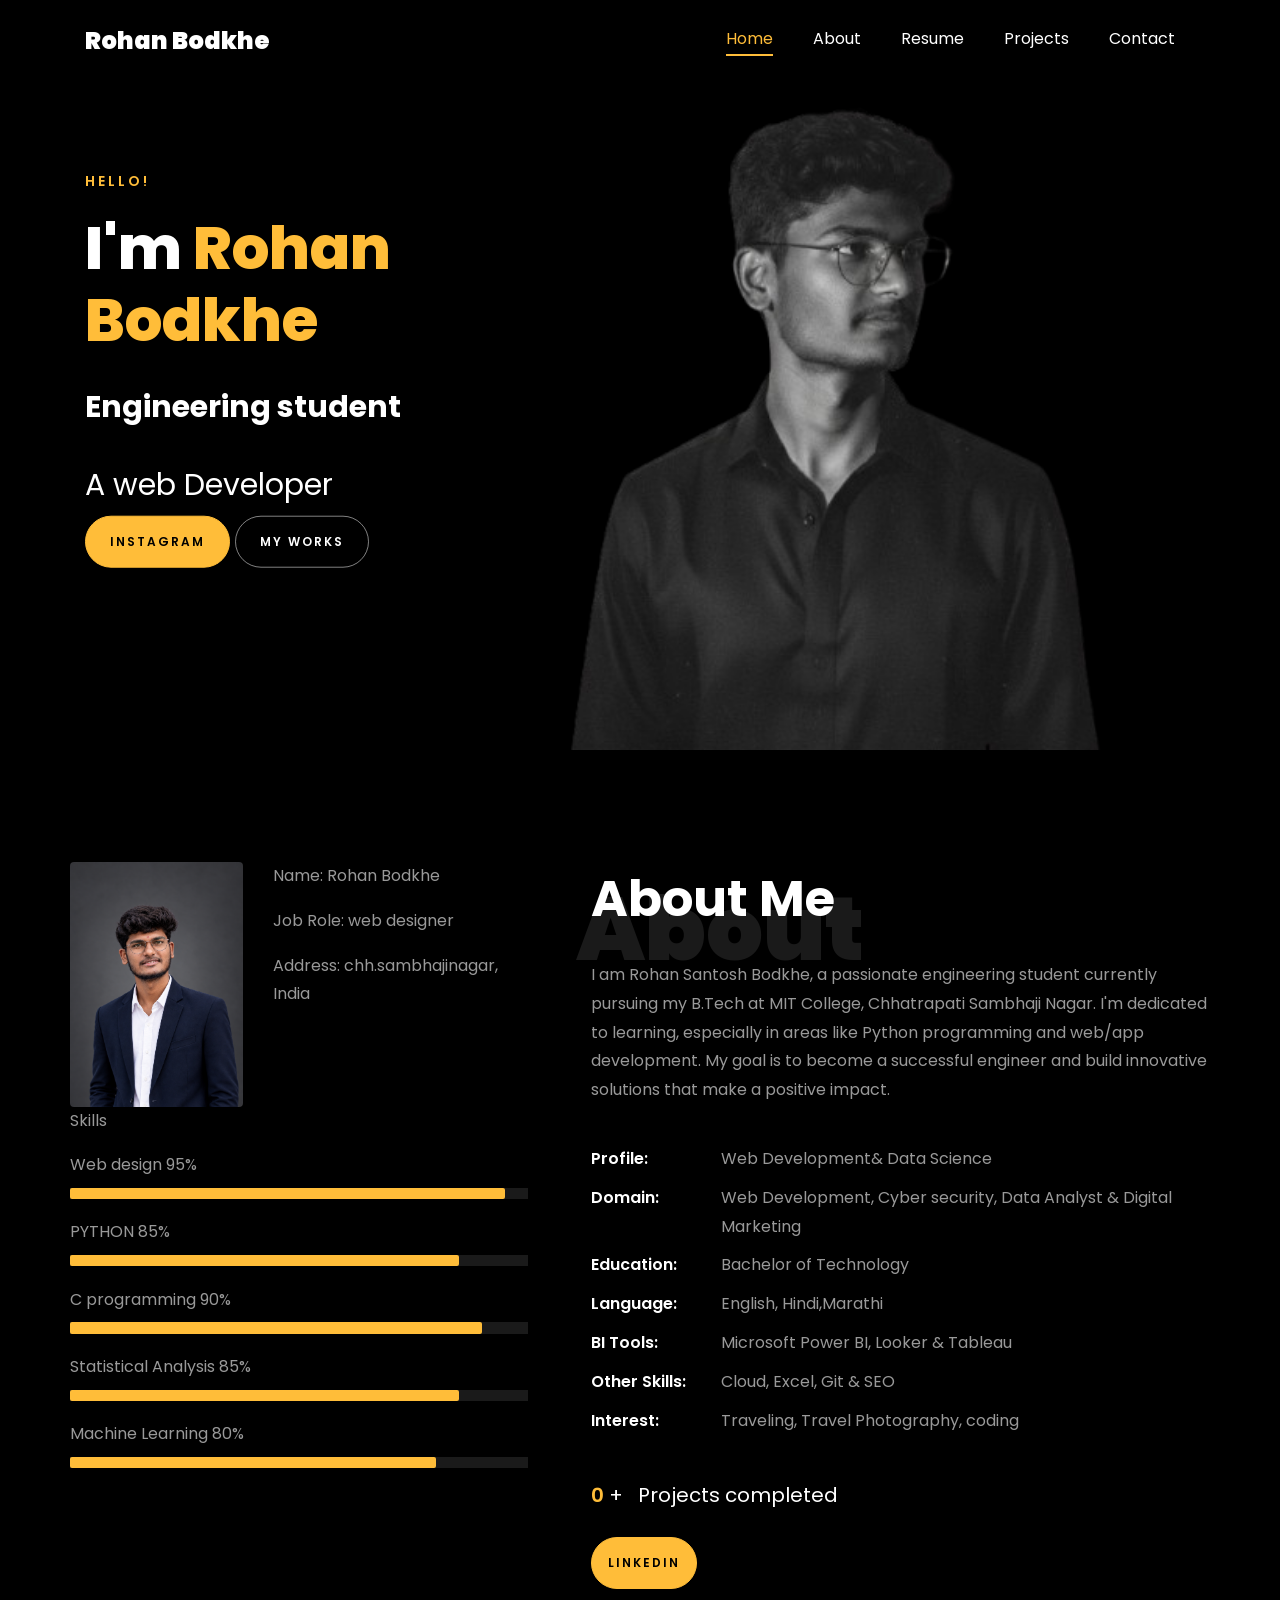
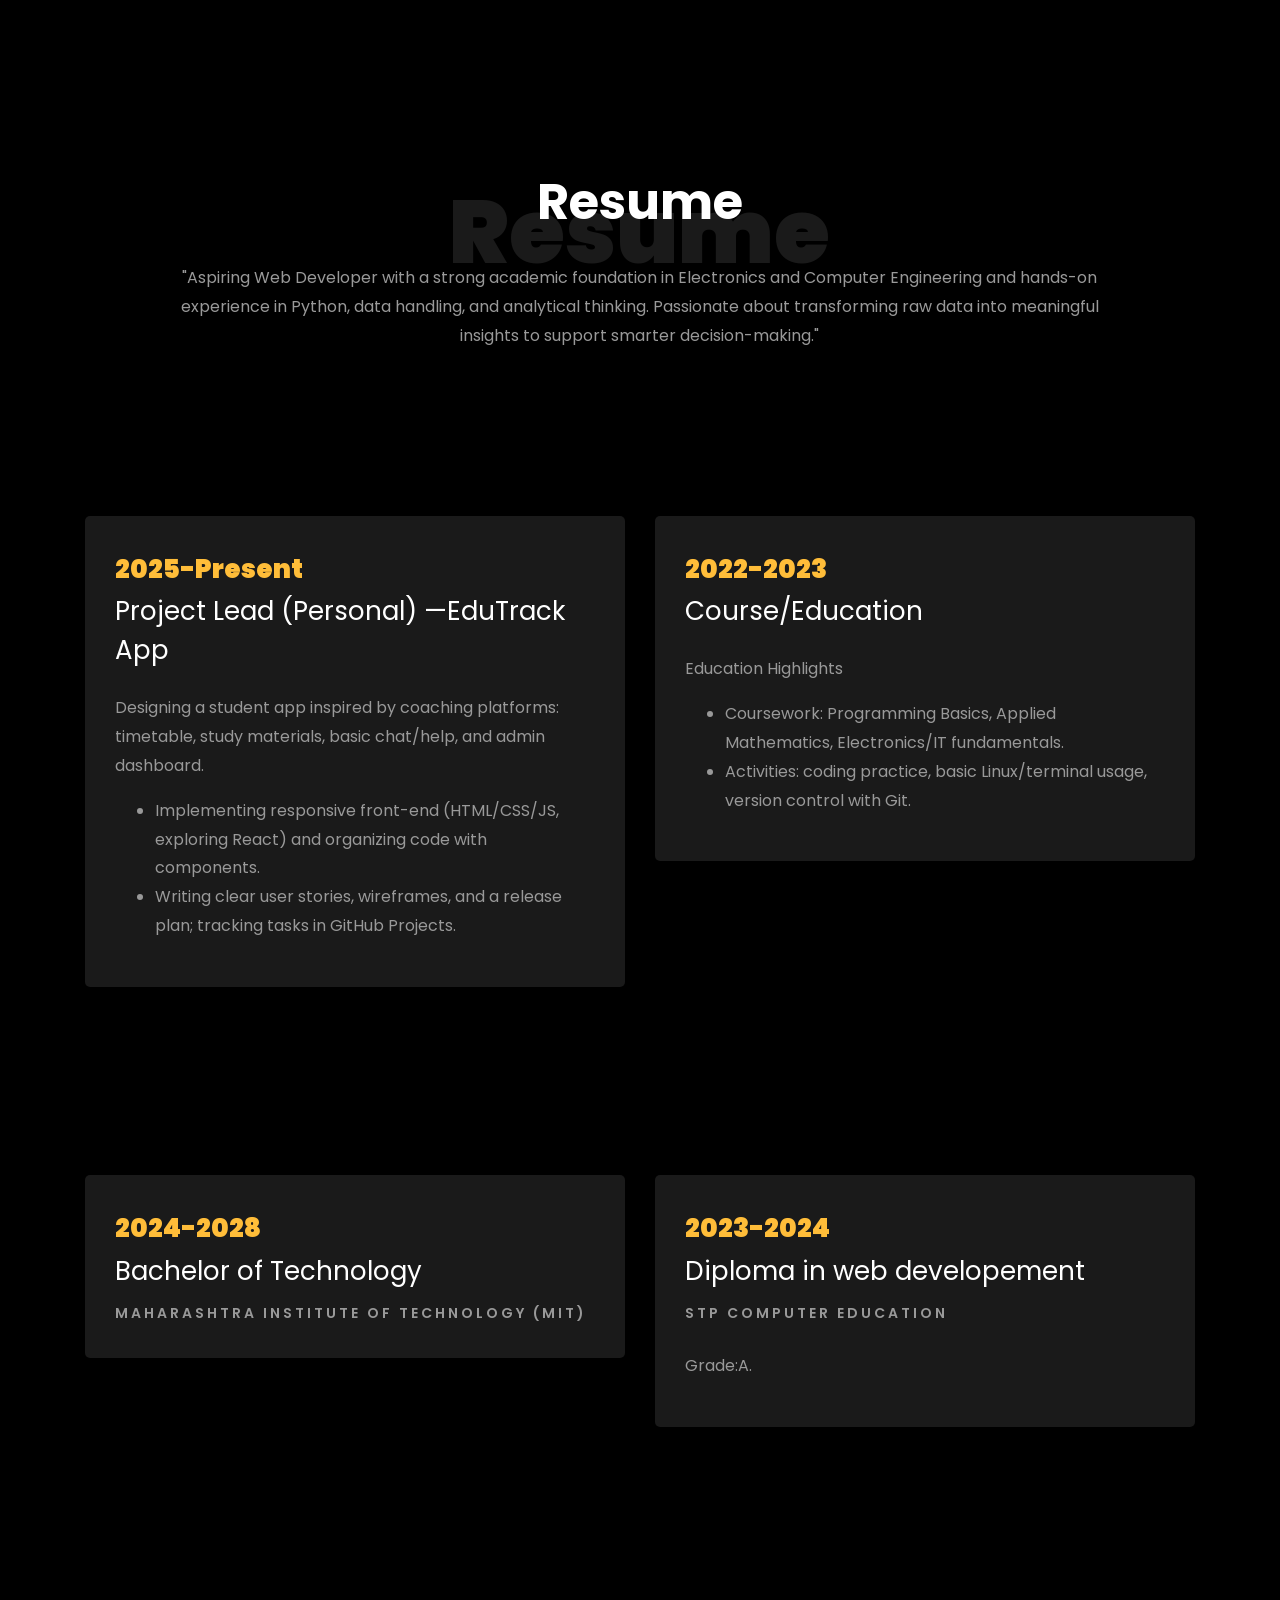
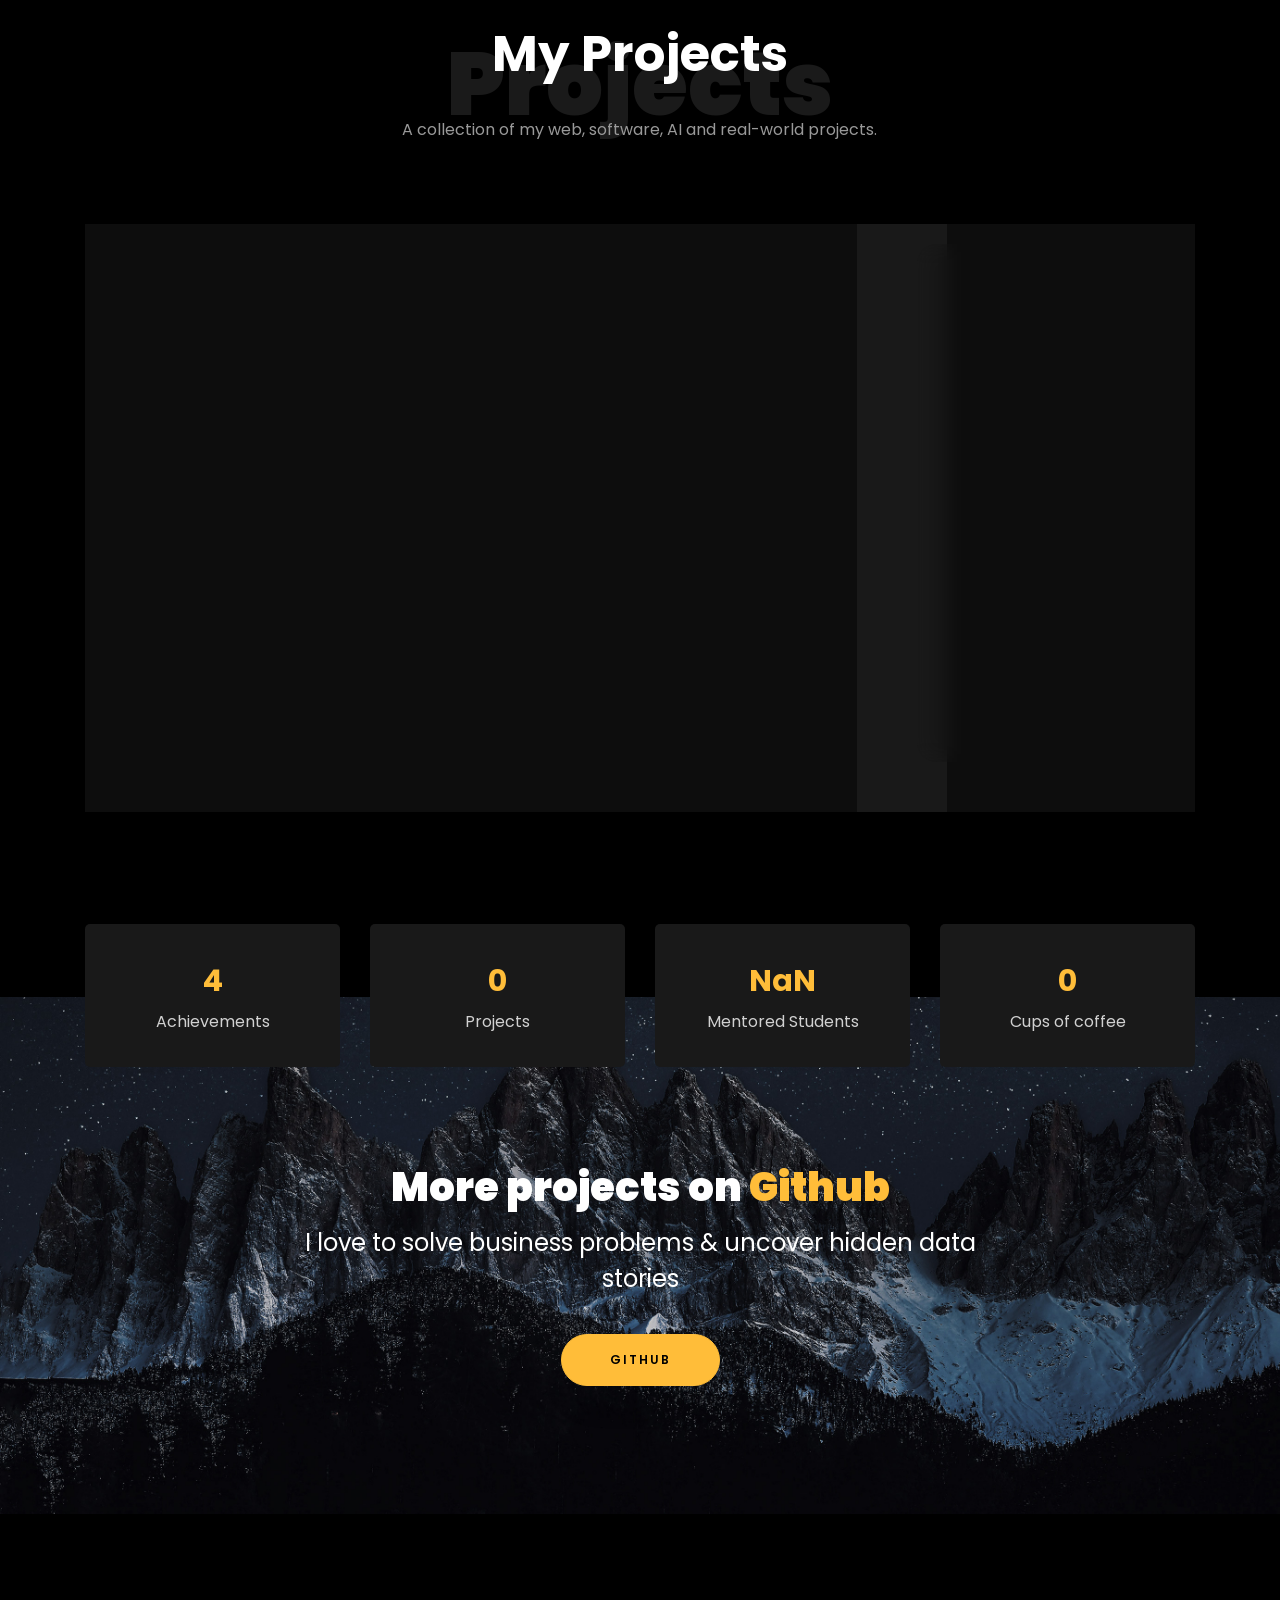
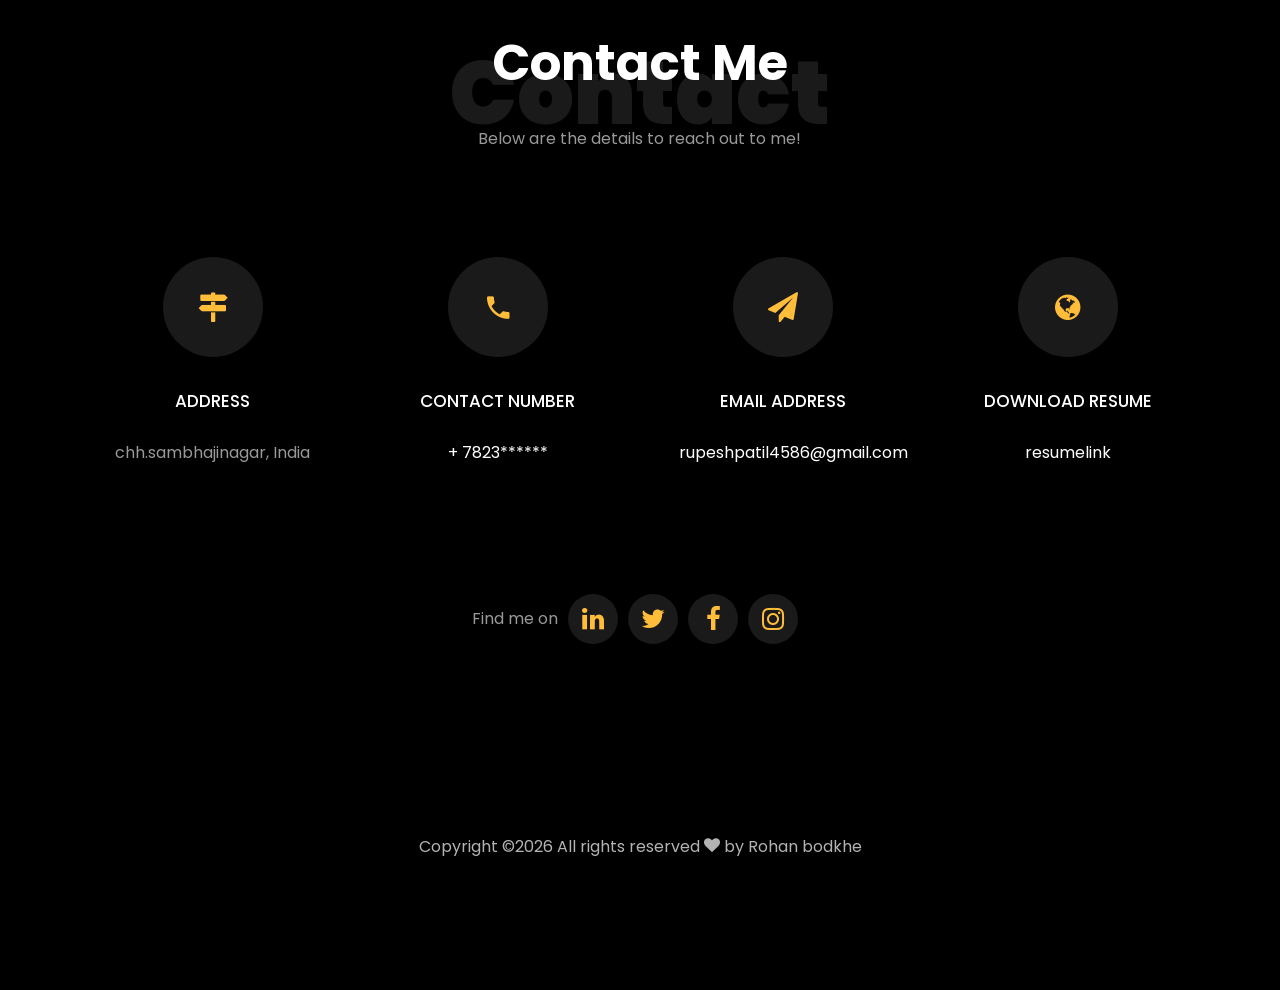
==== commit 16be5a7a: "Update index.html" ====
--- a/index.html
+++ b/index.html
@@ -748,7 +748,7 @@
                 <a href="#"
                    target="_blank"
                    rel="noopener noreferrer"
-                   class="project-card-link">
+                   class="https://ibb.co/G4mbVQ2Q">
 
                     <div class="project-card">
 
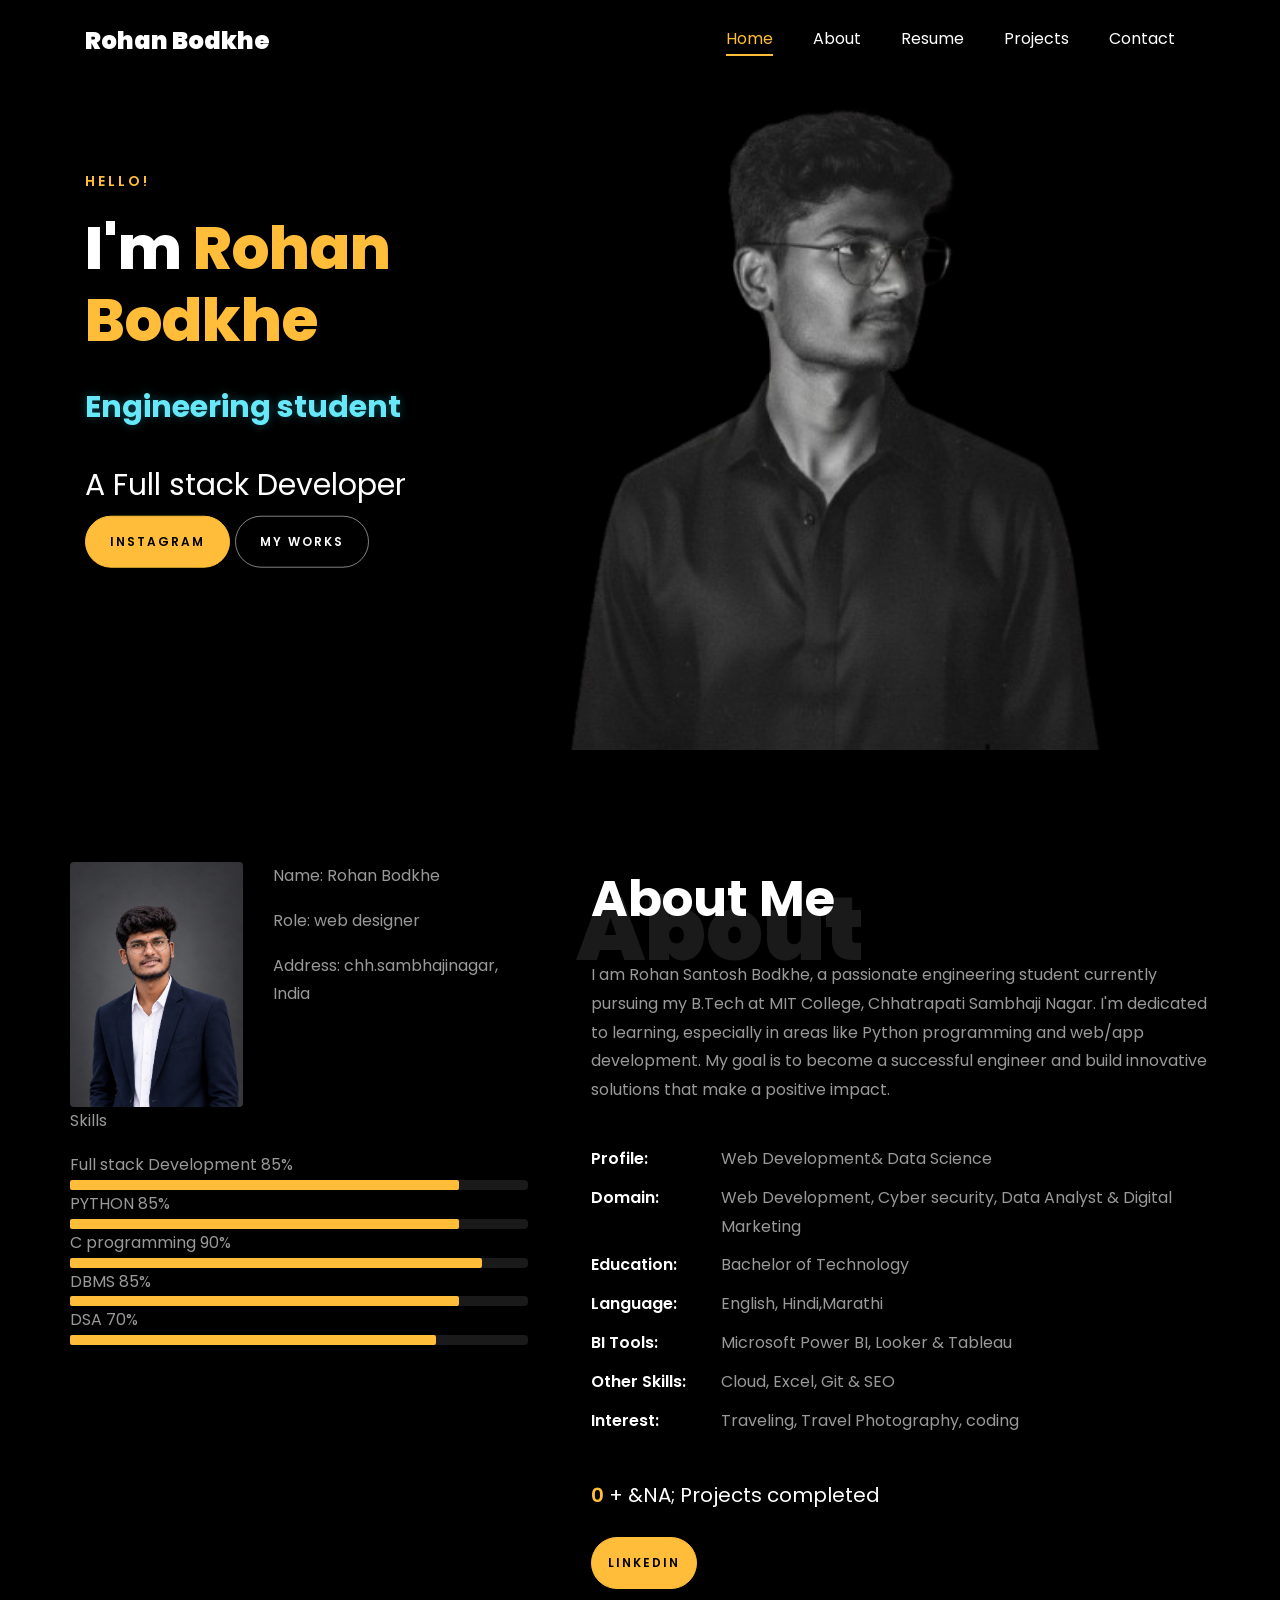
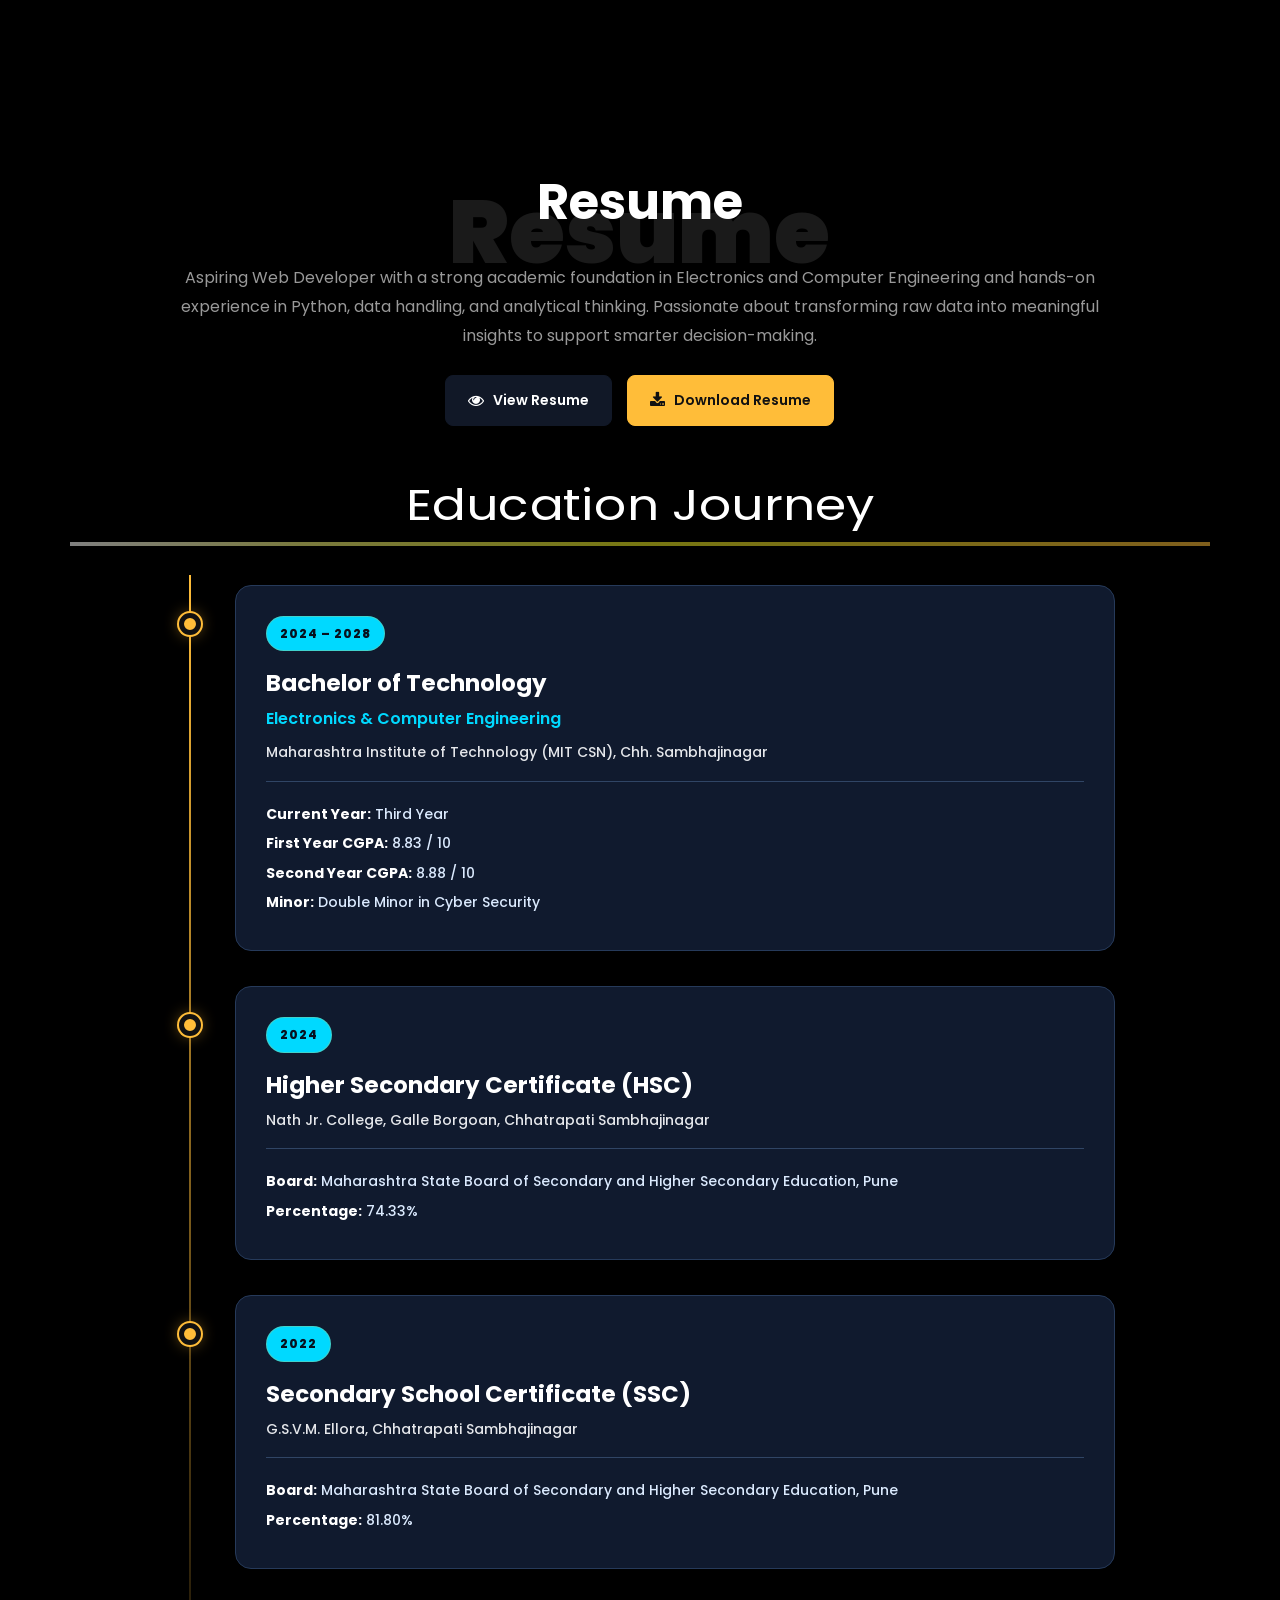
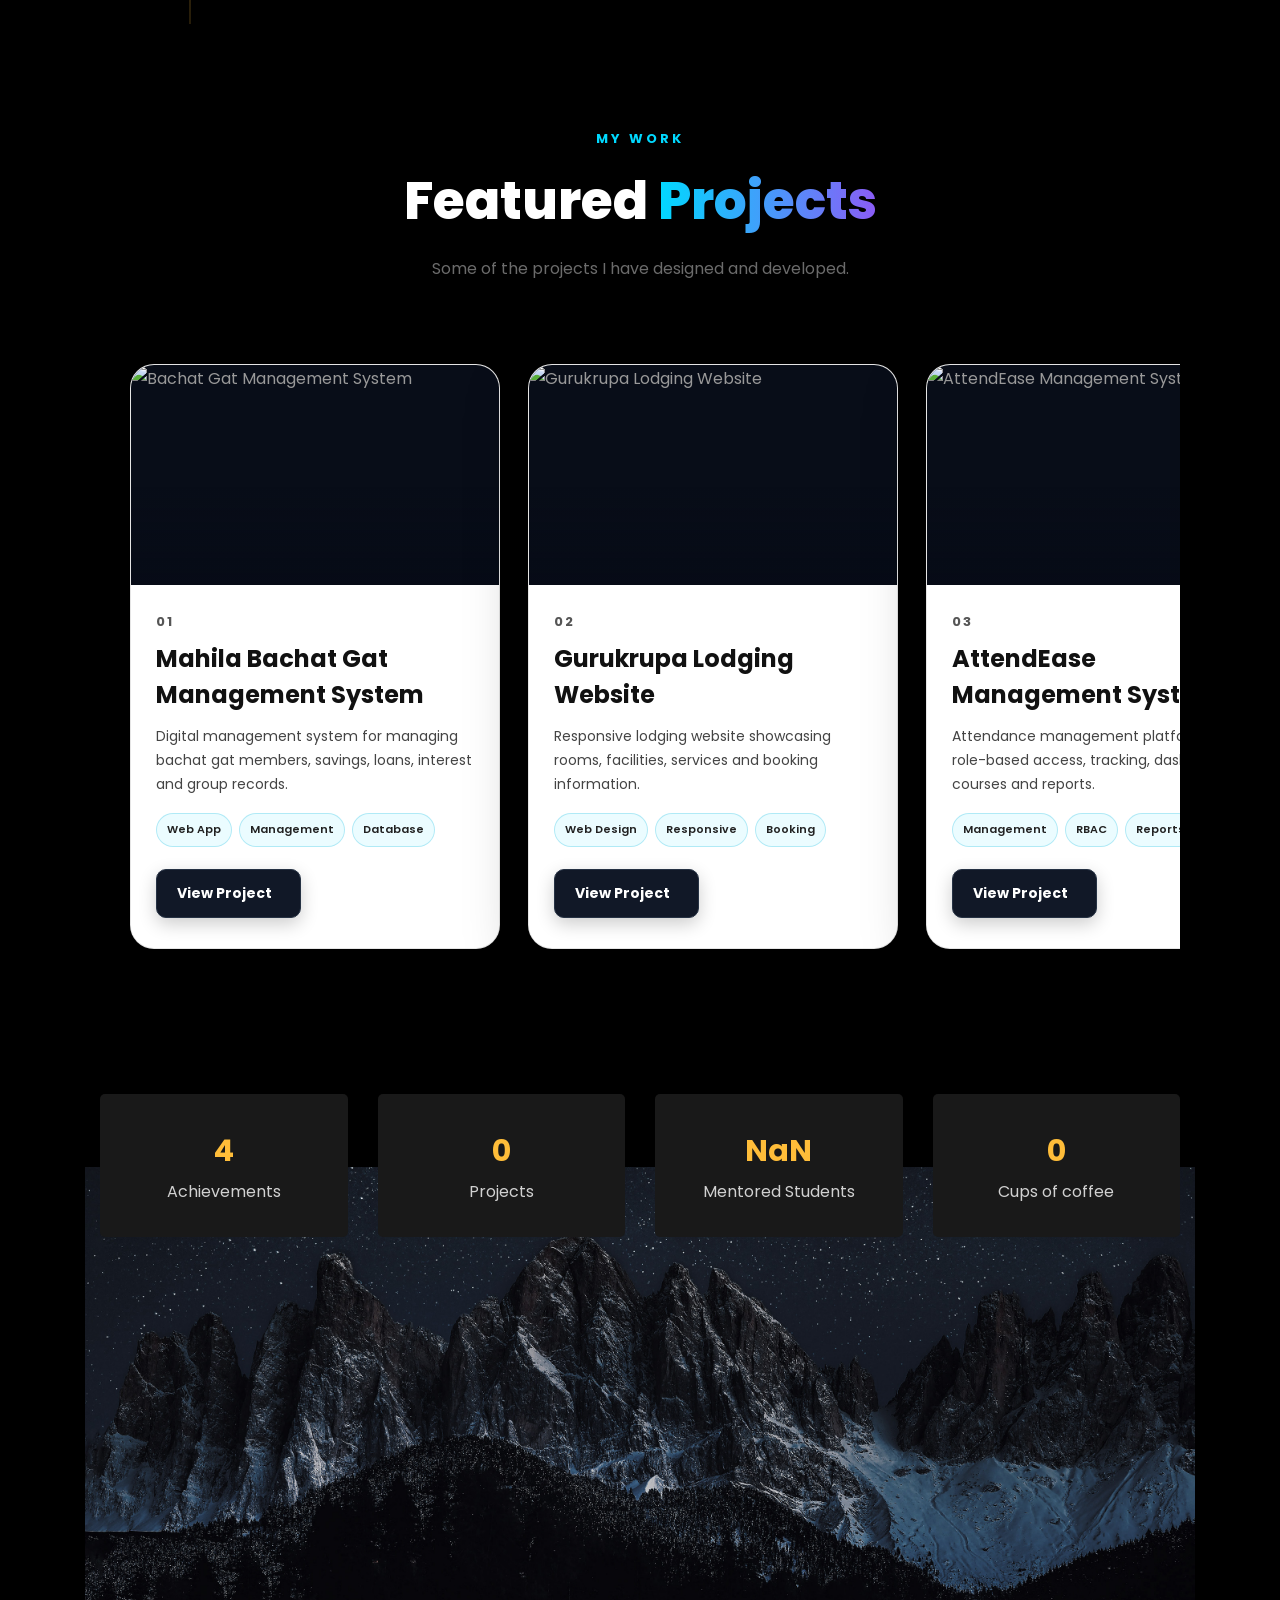
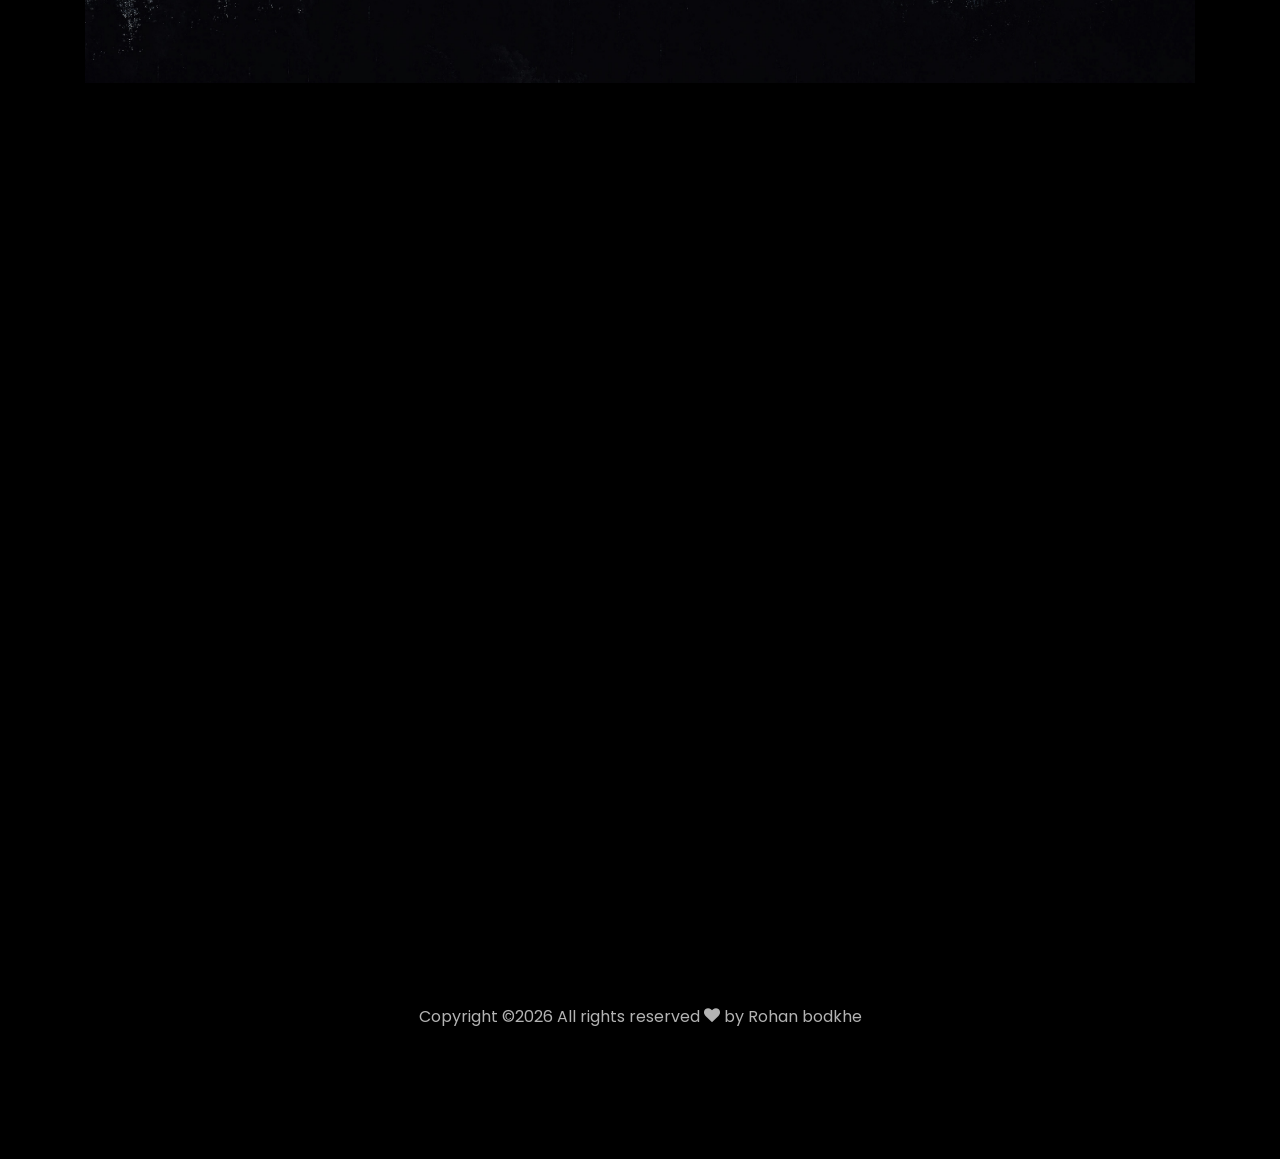
==== commit 489f4f1b: "Update index.html" ====
--- a/index.html
+++ b/index.html
@@ -28,89 +28,1039 @@
 
 <style>
 
-/*======================================
-//--//-->   ABOUT
-======================================*/
-
+
+/* =========================================================
+   ABOUT SECTION - COMPLETE CORRECTED CSS
+   ========================================================= */
+
+/* Main About Box */
 .about-mf .box-shadow-full {
-  padding-top: 4rem;
-  padding-bottom: 4rem;
-}
+    padding-top: 4rem;
+    padding-bottom: 4rem;
+    padding-left: 3rem;
+    padding-right: 3rem;
+
+    background: linear-gradient(
+        135deg,
+        #0b1220 0%,
+        #111c35 45%,
+        #24163d 100%
+    );
+
+    border: 1px solid rgba(0, 217, 255, 0.22);
+    border-radius: 22px;
+
+    box-shadow:
+        0 20px 50px rgba(0, 0, 0, 0.35),
+        0 0 35px rgba(0, 217, 255, 0.06);
+
+    overflow: hidden;
+}
+
+
+/* =========================================================
+   ABOUT IMAGE
+   ========================================================= */
 
 .about-mf .about-img {
-  margin-bottom: 2rem;
+    margin-bottom: 2rem;
 }
 
 .about-mf .about-img img {
-  margin-left: 10px;
-}
-
-
-.skill-mf .progress {
-  /* background-color: #cde1f8; */
-  margin: .5rem 0 1.2rem 0;
-  border-radius: 0;
-  height: .7rem;
-}
-
-.skill-mf .progress .progress-bar {
-  height: .7rem;
-  background-color: #ffbd39;
-}
-
-
-/* Animation styles */
+    margin-left: 10px;
+    border-radius: 15px;
+    max-width: 100%;
+    height: auto;
+
+    box-shadow:
+        0 12px 30px rgba(0, 0, 0, 0.35),
+        0 0 20px rgba(0, 217, 255, 0.12);
+
+    transition: transform 0.3s ease,
+                box-shadow 0.3s ease;
+}
+
+.about-mf .about-img img:hover {
+    transform: scale(1.03);
+
+    box-shadow:
+        0 18px 40px rgba(0, 0, 0, 0.45),
+        0 0 30px rgba(0, 217, 255, 0.20);
+}
+
+
+/* =========================================================
+   ABOUT TEXT
+   ========================================================= */
+
+.about-mf p {
+    color: #e5e7eb !important;
+    font-size: 15px;
+    line-height: 1.8;
+}
+
+.about-mf h1,
+.about-mf h2,
+.about-mf h3 {
+    color: #ffffff !important;
+}
+
+.about-mf .heading-section p {
+    color: #e2e8f0 !important;
+    line-height: 1.8;
+}
+
+
+/* =========================================================
+   PERSONAL INFORMATION
+   ========================================================= */
+
+.about-mf .about-info {
+    color: #f1f5f9 !important;
+}
+
+.about-mf .about-info li {
+    color: #e5e7eb !important;
+    margin-bottom: 8px;
+}
+
+.about-mf .about-info li span:first-child {
+    color: #22d3ee !important;
+    font-weight: 700;
+}
+
+.about-mf .about-info li span:last-child {
+    color: #f8fafc !important;
+}
+
+
+/* If your template uses p instead of li */
+.about-mf .about-info p {
+    color: #e5e7eb !important;
+}
+
+.about-mf .about-info .title-s {
+    color: #22d3ee !important;
+    font-weight: 700;
+}
+
+.about-mf .about-info p span:not(.title-s) {
+    color: #f8fafc !important;
+}
+
+
+/* =========================================================
+   TYPING ANIMATION
+   ========================================================= */
+
 #typing-animation {
-  position: relative;
-  font-size: 30px;
-  font-weight: bold;
-  color: rgb(255, 255, 255);
-  overflow: hidden;
-  white-space: nowrap;
-  animation: typing 3s steps(20, end) infinite;
+    position: relative;
+
+    font-size: 30px;
+    font-weight: 700;
+
+    color: #67e8f9 !important;
+
+    overflow: hidden;
+    white-space: nowrap;
+
+    text-shadow:
+        0 0 10px rgba(34, 211, 238, 0.35);
+
+    animation: typing 3s steps(20, end) infinite;
 }
 
 #typing-animation:before {
-  content: "";
-  /* position: absolute; */
-  top: 0;
-  left: 0;
-  width: 0;
-  height: 100%;
-  background-color: #ccc;
-  animation: typing-cursor 0.5s ease-in-out infinite;
+    content: "";
+    position: absolute;
+
+    top: 0;
+    left: 0;
+
+    width: 0;
+    height: 100%;
+
+    background-color: #0b1220;
+
+    animation: typing-cursor 0.5s ease-in-out infinite;
 }
 
 @keyframes typing {
-  from {
-    width: 0;
-  }
-  to {
+    from {
+        width: 0;
+    }
+
+    to {
+        width: 100%;
+    }
+}
+
+@keyframes typing-cursor {
+    from {
+        width: 5px;
+    }
+
+    to {
+        width: 0;
+    }
+}
+
+
+/* =========================================================
+   SKILLS SECTION
+   ========================================================= */
+
+.about-mf .skill-mf {
+    margin-top: 20px;
+}
+
+.about-mf .skill-mf .title-s {
+    color: #22d3ee !important;
+    font-size: 16px;
+    font-weight: 700;
+}
+
+
+/* Skill name */
+.about-mf .skill-mf > span {
+    display: inline-block;
+
+    color: #f8fafc !important;
+
+    font-size: 14px;
+    font-weight: 600;
+
+    margin-bottom: 2px;
+}
+
+
+/* Percentage */
+.about-mf .skill-mf .pull-right {
+    color: #67e8f9 !important;
+
+    font-size: 14px;
+    font-weight: 700;
+}
+
+
+/* =========================================================
+   PROGRESS BAR - MAIN FIX
+   ========================================================= */
+
+.about-mf .skill-mf .progress {
+    display: block !important;
+
+    position: relative !important;
+
+    width: 100% !important;
+    height: 12px !important;
+
+    margin-top: 7px !important;
+    margin-bottom: 18px !important;
+
+    padding: 0 !important;
+
+    background-color: #334155 !important;
+    background: #334155 !important;
+
+    border: 1px solid rgba(255, 255, 255, 0.12) !important;
+
+    border-radius: 50px !important;
+
+    overflow: hidden !important;
+
+    opacity: 1 !important;
+    visibility: visible !important;
+}
+
+
+/* Filled part */
+.about-mf .skill-mf .progress .progress-bar {
+    display: block !important;
+
+    position: relative !important;
+
+    width: auto;
+
+    height: 100% !important;
+    min-height: 12px !important;
+
+    margin: 0 !important;
+    padding: 0 !important;
+
+    background-color: #00d9ff !important;
+
+    background-image: linear-gradient(
+        90deg,
+        #00d9ff 0%,
+        #6366f1 50%,
+        #a855f7 100%
+    ) !important;
+
+    border-radius: 50px !important;
+
+    opacity: 1 !important;
+    visibility: visible !important;
+
+    box-shadow:
+        0 0 8px rgba(0, 217, 255, 0.55),
+        0 0 15px rgba(99, 102, 241, 0.25);
+
+    transition:
+        width 1s ease,
+        transform 0.3s ease;
+}
+
+
+/* Hover effect */
+.about-mf .skill-mf .progress:hover .progress-bar {
+    filter: brightness(1.2);
+
+    box-shadow:
+        0 0 12px rgba(0, 217, 255, 0.7),
+        0 0 20px rgba(168, 85, 247, 0.4);
+}
+
+
+/* =========================================================
+   INDIVIDUAL SKILL COLORS
+   ========================================================= */
+
+.about-mf .skill-mf .progress:nth-of-type(1) .progress-bar {
+    background: linear-gradient(
+        90deg,
+        #00d9ff,
+        #2563eb
+    ) !important;
+}
+
+.about-mf .skill-mf .progress:nth-of-type(2) .progress-bar {
+    background: linear-gradient(
+        90deg,
+        #06b6d4,
+        #6366f1
+    ) !important;
+}
+
+.about-mf .skill-mf .progress:nth-of-type(3) .progress-bar {
+    background: linear-gradient(
+        90deg,
+        #6366f1,
+        #8b5cf6
+    ) !important;
+}
+
+.about-mf .skill-mf .progress:nth-of-type(4) .progress-bar {
+    background: linear-gradient(
+        90deg,
+        #8b5cf6,
+        #a855f7
+    ) !important;
+}
+
+.about-mf .skill-mf .progress:nth-of-type(5) .progress-bar {
+    background: linear-gradient(
+        90deg,
+        #06b6d4,
+        #14b8a6
+    ) !important;
+}
+
+
+/* =========================================================
+   ZOOM EFFECT
+   ========================================================= */
+
+.zoom-effect {
+    overflow: hidden;
+    transition: transform 0.3s ease-out;
+}
+
+.zoom-effect:hover {
+    transform: scale(1.05);
+}
+
+
+/* =========================================================
+   MOBILE RESPONSIVE
+   ========================================================= */
+
+@media (max-width: 768px) {
+
+    .about-mf .box-shadow-full {
+        padding: 2rem 1.5rem;
+
+        background: linear-gradient(
+            145deg,
+            #0b1220,
+            #17243f,
+            #28183f
+        );
+
+        border-radius: 18px;
+    }
+
+    .about-mf .about-img img {
+        margin-left: 0;
+    }
+
+    .about-mf p {
+        color: #e5e7eb !important;
+        font-size: 14px;
+    }
+
+    .about-mf .skill-mf .progress {
+        height: 11px !important;
+    }
+
+    .about-mf .skill-mf .progress .progress-bar {
+        height: 100% !important;
+        min-height: 11px !important;
+    }
+
+    #typing-animation {
+        font-size: 23px;
+    }
+}
+
+
+@media (max-width: 480px) {
+
+    .about-mf .box-shadow-full {
+        padding: 1.5rem 1rem;
+    }
+
+    .about-mf .skill-mf > span,
+    .about-mf .skill-mf .pull-right {
+        font-size: 13px;
+    }
+
+    .about-mf .skill-mf .progress {
+        height: 10px !important;
+        min-height: 10px !important;
+    }
+
+    .about-mf .skill-mf .progress .progress-bar {
+        min-height: 10px !important;
+    }
+}
+/* =====================================================
+   EDUCATION JOURNEY
+   ===================================================== */
+
+.education-timeline {
+    position: relative;
+
+    max-width: 950px;
+
+    margin: 0 auto;
+
+    padding: 10px 0 20px;
+}
+
+
+/* Vertical timeline line */
+
+.education-timeline::before {
+    content: "";
+
+    position: absolute;
+
+    top: 0;
+    bottom: 0;
+
+    left: 24px;
+
+    width: 2px;
+
+    background: linear-gradient(
+        to bottom,
+        #ffbd39,
+        rgba(255, 189, 57, 0.15)
+    );
+}
+
+
+/* Individual education item */
+
+.education-item {
+    position: relative;
+
+    display: flex;
+
+    align-items: flex-start;
+
+    margin-bottom: 35px;
+
+    padding-left: 70px;
+}
+
+
+/* Timeline dot */
+
+.education-dot {
+    position: absolute;
+
+    left: 14px;
+
+    top: 28px;
+
+    width: 22px;
+    height: 22px;
+
+    border-radius: 50%;
+
+    background: #ffbd39;
+
+    border: 5px solid #111111;
+
+    box-shadow:
+        0 0 0 2px #ffbd39,
+        0 0 15px rgba(255, 189, 57, 0.45);
+
+    z-index: 2;
+}
+
+
+/* Education card */
+
+.education-card {
     width: 100%;
-  }
-}
-
-@keyframes typing-cursor {
-  from {
-    width: 5px;
-  }
-  to {
-    width: 0;
-  }
-}
-
-
-/* project image zoom effect */
-
-.zoom-effect {
-  overflow: hidden;
-  transition: transform 0.3s ease-out;
-}
-
-.zoom-effect:hover {
-  transform: scale(1.1);
-}
-
+
+    padding: 28px 30px;
+
+    border-radius: 14px;
+
+    background: rgba(255, 255, 255, 0.04);
+
+    border: 1px solid rgba(255, 255, 255, 0.10);
+
+    backdrop-filter: blur(10px);
+    -webkit-backdrop-filter: blur(10px);
+
+    box-shadow:
+        0 12px 35px rgba(0, 0, 0, 0.15);
+
+    transition:
+        transform 0.3s ease,
+        border-color 0.3s ease,
+        box-shadow 0.3s ease;
+}
+
+
+/* Hover */
+
+.education-card:hover {
+    transform: translateY(-5px);
+
+    border-color: rgba(255, 189, 57, 0.45);
+
+    box-shadow:
+        0 18px 45px rgba(0, 0, 0, 0.25),
+        0 0 20px rgba(255, 189, 57, 0.08);
+}
+
+
+/* Date */
+
+.education-date {
+    display: inline-block;
+
+    margin-bottom: 10px;
+
+    padding: 5px 12px;
+
+    border-radius: 20px;
+
+    background: rgba(255, 189, 57, 0.10);
+
+    border: 1px solid rgba(255, 189, 57, 0.25);
+
+    color: #ffbd39;
+
+    font-size: 12px;
+
+    font-weight: 700;
+
+    letter-spacing: 1px;
+}
+
+
+/* Degree */
+
+.education-card h2 {
+    margin: 5px 0 7px;
+
+    color: inherit;
+
+    font-size: 23px;
+
+    font-weight: 700;
+}
+
+
+/* Branch */
+
+.education-card h3 {
+    margin: 0 0 8px;
+
+    color: #ffbd39;
+
+    font-size: 16px;
+
+    font-weight: 600;
+}
+
+
+/* Institute */
+
+.education-institute {
+    display: block;
+
+    margin-bottom: 15px;
+
+    color: inherit;
+
+    font-size: 14px;
+
+    opacity: 0.75;
+
+    line-height: 1.6;
+}
+
+
+/* Details */
+
+.education-details {
+    margin-top: 12px;
+
+    padding-top: 12px;
+
+    border-top: 1px solid rgba(255, 255, 255, 0.08);
+}
+
+
+.education-details p {
+    margin: 6px 0;
+
+    color: inherit;
+
+    font-size: 14px;
+
+    line-height: 1.6;
+}
+
+
+.education-details strong {
+    color: inherit;
+
+    font-weight: 600;
+}
+/* ================= EDUCATION CARD ================= */
+
+.education-card {
+    width: 100%;
+    padding: 30px;
+
+    /* BOX BACKGROUND */
+    background: #101a2e;
+
+    /* BORDER */
+    border: 1px solid #263a5a;
+    border-radius: 16px;
+
+    box-shadow:
+        0 12px 35px rgba(0, 0, 0, 0.35);
+
+    transition: all 0.3s ease;
+}
+
+/* Hover */
+.education-card:hover {
+    transform: translateY(-6px);
+
+    background: #14213a;
+
+    border-color: #00d9ff;
+
+    box-shadow:
+        0 18px 45px rgba(0, 0, 0, 0.45),
+        0 0 25px rgba(0, 217, 255, 0.12);
+}
+
+
+/* ================= DATE ================= */
+
+.education-date {
+    display: inline-block;
+
+    padding: 6px 13px;
+    margin-bottom: 12px;
+
+    background: #00d9ff;
+    color: #07111f;
+
+    border-radius: 20px;
+
+    font-size: 12px;
+    font-weight: 800;
+
+    letter-spacing: 1px;
+}
+
+
+/* ================= DEGREE ================= */
+
+.education-card h2 {
+    margin: 5px 0 8px;
+
+    color: #ffffff !important;
+
+    font-size: 23px;
+    font-weight: 700;
+
+    line-height: 1.35;
+}
+
+
+/* ================= BRANCH ================= */
+
+.education-card h3 {
+    margin: 0 0 10px;
+
+    color: #00d9ff !important;
+
+    font-size: 16px;
+    font-weight: 600;
+
+    line-height: 1.5;
+}
+
+
+/* ================= COLLEGE NAME ================= */
+
+.education-institute {
+    display: block;
+
+    margin-bottom: 17px;
+
+    color: #e5e7eb !important;
+
+    opacity: 1 !important;
+
+    font-size: 14px;
+    font-weight: 500;
+
+    line-height: 1.6;
+}
+
+
+/* ================= DETAILS ================= */
+
+.education-details {
+    margin-top: 14px;
+    padding-top: 14px;
+
+    border-top: 1px solid #304565;
+}
+
+
+.education-details p {
+    margin: 7px 0;
+
+    color: #dbeafe !important;
+
+    font-size: 14px;
+    font-weight: 500;
+
+    line-height: 1.6;
+}
+
+
+/* IMPORTANT: Labels */
+
+.education-details strong {
+    color: #ffffff !important;
+
+    font-weight: 700;
+}
+
+
+/* ================= MOBILE ================= */
+
+@media (max-width: 768px) {
+
+    .education-card {
+        padding: 23px 20px;
+    }
+
+    .education-card h2 {
+        font-size: 20px;
+    }
+
+    .education-card h3 {
+        font-size: 15px;
+    }
+
+    .education-institute,
+    .education-details p {
+        font-size: 13px;
+    }
+}
+
+
+/* ================= SMALL MOBILE ================= */
+
+@media (max-width: 480px) {
+
+    .education-card {
+        padding: 20px 17px;
+    }
+
+    .education-card h2 {
+        font-size: 18px;
+    }
+
+    .education-card h3 {
+        font-size: 14px;
+    }
+
+    .education-date {
+        font-size: 11px;
+    }
+}
+
+
+/* =====================================================
+   EDUCATION MOBILE
+   ===================================================== */
+
+@media (max-width: 768px) {
+
+    .education-timeline {
+        padding-bottom: 10px;
+    }
+
+    .education-timeline::before {
+        left: 17px;
+    }
+
+    .education-item {
+        padding-left: 48px;
+
+        margin-bottom: 25px;
+    }
+
+    .education-dot {
+        left: 7px;
+
+        width: 20px;
+        height: 20px;
+
+        border-width: 4px;
+    }
+
+    .education-card {
+        padding: 22px 20px;
+    }
+
+    .education-card h2 {
+        font-size: 20px;
+    }
+
+    .education-card h3 {
+        font-size: 15px;
+    }
+
+    .education-institute,
+    .education-details p {
+        font-size: 13px;
+    }
+
+}
+
+
+/* =====================================================
+   SMALL MOBILE
+   ===================================================== */
+
+@media (max-width: 480px) {
+
+    .education-item {
+        padding-left: 42px;
+    }
+
+    .education-timeline::before {
+        left: 15px;
+    }
+
+    .education-dot {
+        left: 5px;
+
+        width: 19px;
+        height: 19px;
+    }
+
+    .education-card {
+        padding: 20px 17px;
+    }
+
+    .education-card h2 {
+        font-size: 18px;
+    }
+
+}
+
+/* ===============================
+   VIEW PROJECT BUTTON
+   =============================== */
+
+.project-btn {
+    display: inline-flex;
+    align-items: center;
+    justify-content: center;
+    gap: 8px;
+
+    padding: 11px 20px;
+    min-width: 145px;
+
+    background: #111827 !important;
+    color: #ffffff !important;
+
+    border: 1px solid #111827 !important;
+    border-radius: 10px;
+
+    font-size: 14px;
+    font-weight: 600;
+
+    text-decoration: none !important;
+
+    box-shadow: 0 6px 18px rgba(0, 0, 0, 0.18);
+
+    transition: all 0.3s ease;
+}
+
+/* Text + icon */
+.project-btn,
+.project-btn i {
+    color: #ffffff !important;
+}
+
+/* Hover */
+.project-btn:hover {
+    background: #000000 !important;
+    color: #ffffff !important;
+
+    border-color: #00d9ff !important;
+
+    transform: translateY(-2px);
+
+    box-shadow:
+        0 8px 25px rgba(0, 0, 0, 0.30),
+        0 0 15px rgba(0, 217, 255, 0.20);
+}
+
+/* Arrow animation */
+.project-btn i {
+    transition: transform 0.3s ease;
+}
+
+.project-btn:hover i {
+    transform: translate(3px, -3px);
+}
+
+/* Mobile */
+@media (max-width: 480px) {
+    .project-btn {
+        width: 100%;
+        min-width: 0;
+    }
+}
+
+
+/* =========================================
+   RESUME BUTTONS
+   ========================================= */
+
+.resume-buttons {
+    display: flex;
+    justify-content: center;
+    align-items: center;
+    gap: 15px;
+    flex-wrap: wrap;
+}
+
+.resume-btn {
+    display: inline-flex;
+    align-items: center;
+    justify-content: center;
+    gap: 9px;
+
+    min-width: 160px;
+    padding: 12px 22px;
+
+    border-radius: 8px;
+
+    font-size: 14px;
+    font-weight: 600;
+
+    text-decoration: none !important;
+
+    transition: all 0.3s ease;
+}
+
+/* View Resume */
+.resume-view-btn {
+    background: #111827;
+    color: #ffffff !important;
+    border: 1px solid #111827;
+}
+
+.resume-view-btn:hover {
+    background: #000000;
+    color: #ffffff !important;
+    border-color: #00d9ff;
+
+    transform: translateY(-2px);
+
+    box-shadow: 0 8px 20px rgba(0, 0, 0, 0.25);
+}
+
+/* Download Resume */
+.resume-download-btn {
+    background: #ffbd39;
+    color: #111111 !important;
+    border: 1px solid #ffbd39;
+}
+
+.resume-download-btn:hover {
+    background: #e5a82f;
+    color: #111111 !important;
+
+    transform: translateY(-2px);
+
+    box-shadow: 0 8px 20px rgba(0, 0, 0, 0.20);
+}
+
+/* Icons */
+.resume-btn span {
+    font-size: 16px;
+}
+
+/* Mobile */
+@media (max-width: 480px) {
+
+    .resume-buttons {
+        flex-direction: column;
+        width: 100%;
+    }
+
+    .resume-btn {
+        width: 100%;
+        max-width: 260px;
+    }
+
+}
 
 
 	  /* ================= PROJECT SLIDER ================= */
@@ -431,6 +1381,513 @@
     }
 
 }
+
+
+/* =========================================================
+   PROJECTS SECTION
+   ========================================================= */
+
+.projects-section {
+    position: relative;
+    width: 100%;
+    overflow: hidden;
+    padding: 100px 0;
+}
+
+/* Heading */
+
+.projects-section .section-heading {
+    margin-bottom: 55px;
+    padding: 0 20px;
+}
+
+.projects-section .section-subtitle {
+    display: inline-block;
+    margin-bottom: 12px;
+    font-size: 13px;
+    font-weight: 700;
+    letter-spacing: 3px;
+    text-transform: uppercase;
+    color: #00d9ff;
+}
+
+.projects-section .section-heading h2 {
+    margin: 0;
+    font-size: clamp(32px, 5vw, 52px);
+    font-weight: 800;
+}
+
+.projects-section .section-heading h2 span {
+    background: linear-gradient(90deg, #00d9ff, #8b5cf6);
+    -webkit-background-clip: text;
+    -webkit-text-fill-color: transparent;
+    background-clip: text;
+}
+
+.projects-section .section-heading p {
+    margin: 15px auto 0;
+    max-width: 650px;
+    opacity: 0.7;
+}
+
+
+/* =========================================================
+   MARQUEE
+   ========================================================= */
+
+.projects-marquee {
+    position: relative;
+    width: 100%;
+    overflow: hidden;
+    padding: 25px 0 45px;
+    cursor: grab;
+    touch-action: pan-y;
+}
+
+.projects-marquee:active {
+    cursor: grabbing;
+}
+
+.projects-track {
+    display: flex;
+    align-items: stretch;
+    gap: 28px;
+    width: max-content;
+    padding-left: 30px;
+
+    animation: projectsLeftToRight 65s linear infinite;
+
+    will-change: transform;
+}
+
+.projects-marquee:hover .projects-track {
+    animation-play-state: paused;
+}
+
+
+/*
+   The track contains two identical sets of cards.
+
+   Moving from -50% to 0% creates a seamless
+   rightward infinite marquee.
+*/
+
+@keyframes projectsLeftToRight {
+    from {
+        transform: translateX(-50%);
+    }
+
+    to {
+        transform: translateX(0);
+    }
+}
+
+
+/* =========================================================
+   PROJECT CARD
+   ========================================================= */
+
+.project-card {
+    position: relative;
+    flex: 0 0 370px;
+    width: 370px;
+
+    overflow: hidden;
+
+    border: 1px solid rgba(255, 255, 255, 0.09);
+    border-radius: 24px;
+
+    background:
+        linear-gradient(
+            145deg,
+            rgba(255, 255, 255, 0.08),
+            rgba(255, 255, 255, 0.025)
+        );
+
+    backdrop-filter: blur(18px);
+    -webkit-backdrop-filter: blur(18px);
+
+    box-shadow:
+        0 20px 60px rgba(0, 0, 0, 0.35),
+        inset 0 1px 0 rgba(255, 255, 255, 0.06);
+
+    transition:
+        transform 0.4s ease,
+        border-color 0.4s ease,
+        box-shadow 0.4s ease;
+}
+
+.project-card:hover {
+    transform: translateY(-12px);
+
+    border-color: rgba(0, 217, 255, 0.45);
+
+    box-shadow:
+        0 25px 70px rgba(0, 0, 0, 0.5),
+        0 0 35px rgba(0, 217, 255, 0.08);
+}
+
+
+/* =========================================================
+   PROJECT IMAGE
+   ========================================================= */
+
+.project-image {
+    position: relative;
+    width: 100%;
+    height: 220px;
+    overflow: hidden;
+    background: #080d18;
+}
+
+.project-image::after {
+    content: "";
+    position: absolute;
+    inset: 0;
+
+    background:
+        linear-gradient(
+            to bottom,
+            transparent 55%,
+            rgba(4, 8, 20, 0.35)
+        );
+
+    pointer-events: none;
+}
+
+.project-image img {
+    display: block;
+
+    width: 100%;
+    height: 100%;
+
+    object-fit: cover;
+
+    transition:
+        transform 0.7s cubic-bezier(0.2, 0.7, 0.2, 1),
+        filter 0.4s ease;
+}
+
+.project-card:hover .project-image img {
+    transform: scale(1.06);
+}
+
+
+/* =====================================================
+   PROJECT CONTENT VISIBILITY FIX
+   ===================================================== */
+
+/* Project card background */
+.project-card {
+    background: #ffffff !important;
+    border: 1px solid rgba(0, 0, 0, 0.10);
+}
+
+/* Project content */
+.project-content {
+    background: #ffffff;
+    color: #111111 !important;
+}
+
+/* Project number */
+.project-number {
+    color: #555555 !important;
+    opacity: 1 !important;
+}
+
+/* Project title */
+.project-content h3 {
+    color: #111111 !important;
+    opacity: 1 !important;
+    font-weight: 700;
+}
+
+/* Project description */
+.project-content p {
+    color: #444444 !important;
+    opacity: 1 !important;
+}
+
+/* Technology tags */
+.project-tags span {
+    color: #222222 !important;
+    background: rgba(0, 217, 255, 0.08) !important;
+    border: 1px solid rgba(0, 180, 220, 0.25) !important;
+}
+
+/* View Project button */
+.project-btn {
+    color: #111111 !important;
+    background: linear-gradient(
+        135deg,
+        rgba(0, 217, 255, 0.12),
+        rgba(139, 92, 246, 0.12)
+    ) !important;
+    border: 1px solid rgba(0, 180, 220, 0.35) !important;
+}
+
+/* Button hover */
+.project-btn:hover {
+    color: #000000 !important;
+    background: linear-gradient(
+        135deg,
+        rgba(0, 217, 255, 0.25),
+        rgba(139, 92, 246, 0.25)
+    ) !important;
+}
+
+/* Arrow icon */
+.project-btn i {
+    color: #111111 !important;
+}
+
+
+/* =========================================================
+   TAGS
+   ========================================================= */
+
+.project-tags {
+    display: flex;
+    flex-wrap: wrap;
+    gap: 7px;
+
+    margin-bottom: 22px;
+}
+
+.project-tags span {
+    display: inline-flex;
+    align-items: center;
+
+    padding: 6px 10px;
+
+    border: 1px solid rgba(0, 217, 255, 0.15);
+    border-radius: 50px;
+
+    background: rgba(0, 217, 255, 0.06);
+
+    color: rgba(255, 255, 255, 0.75);
+
+    font-size: 11px;
+    font-weight: 600;
+}
+
+
+/* =====================================================
+   VIEW PROJECT BUTTON - DARK STYLE
+   ===================================================== */
+
+.project-btn {
+    background: #111827 !important;
+    color: #ffffff !important;
+
+    border: 1px solid #263244 !important;
+
+    box-shadow: 0 6px 18px rgba(0, 0, 0, 0.20);
+
+    font-weight: 700 !important;
+}
+
+/* Button text */
+.project-btn,
+.project-btn span,
+.project-btn i {
+    color: #ffffff !important;
+}
+
+/* Hover */
+.project-btn:hover {
+    background: #000000 !important;
+    color: #ffffff !important;
+
+    border-color: #00d9ff !important;
+
+    box-shadow:
+        0 8px 25px rgba(0, 0, 0, 0.30),
+        0 0 15px rgba(0, 217, 255, 0.15);
+}
+
+/* Arrow */
+.project-btn:hover i {
+    color: #ffffff !important;
+}
+
+
+/* =========================================================
+   MOBILE
+   ========================================================= */
+
+@media (max-width: 768px) {
+
+    .projects-section {
+        padding: 75px 0;
+    }
+
+    .projects-section .section-heading {
+        margin-bottom: 35px;
+    }
+
+    .projects-marquee {
+        padding-bottom: 30px;
+    }
+
+    .projects-track {
+        gap: 18px;
+        padding-left: 18px;
+
+        animation-duration: 50s;
+    }
+
+    .project-card {
+        flex-basis: 82vw;
+        width: 82vw;
+        max-width: 360px;
+    }
+
+    .project-image {
+        height: 205px;
+    }
+
+    .project-content {
+        padding: 23px 20px;
+    }
+
+    .project-content h3 {
+        font-size: 19px;
+    }
+
+    .project-content p {
+        font-size: 13px;
+    }
+}
+
+
+/* =========================================================
+   SMALL MOBILE
+   ========================================================= */
+
+@media (max-width: 420px) {
+
+    .project-card {
+        flex-basis: 86vw;
+        width: 86vw;
+    }
+
+    .project-image {
+        height: 190px;
+    }
+}
+
+
+/* =========================================================
+   ACCESSIBILITY
+   ========================================================= */
+
+@media (prefers-reduced-motion: reduce) {
+
+    .projects-track {
+        animation: none;
+    }
+
+    .project-card,
+    .project-image img,
+    .project-btn {
+        transition: none;
+    }
+}
+
+/* =========================================================
+   PROJECTS - INFINITE LEFT TO RIGHT MARQUEE
+   ========================================================= */
+
+(function () {
+    const track = document.getElementById("projectsTrack");
+
+    if (!track) return;
+
+    /*
+     * Clone the original 8 cards.
+     * The CSS animation moves the complete track from
+     * -50% to 0%, creating the infinite effect.
+     */
+
+    const originalCards = Array.from(track.children);
+
+    originalCards.forEach((card) => {
+        const clone = card.cloneNode(true);
+
+        clone.setAttribute("aria-hidden", "true");
+
+        /*
+         * Prevent duplicated links from being keyboard-focusable.
+         */
+        clone.querySelectorAll("a").forEach((link) => {
+            link.setAttribute("tabindex", "-1");
+        });
+
+        track.appendChild(clone);
+    });
+
+
+    /* =====================================================
+       TOUCH / DRAG SUPPORT
+       ===================================================== */
+
+    const marquee = track.parentElement;
+
+    let isDragging = false;
+    let startX = 0;
+    let currentX = 0;
+    let previousTransform = 0;
+
+    marquee.addEventListener("pointerdown", function (event) {
+
+        isDragging = true;
+
+        startX = event.clientX;
+
+        track.style.animationPlayState = "paused";
+
+        marquee.setPointerCapture(event.pointerId);
+
+    });
+
+
+    marquee.addEventListener("pointermove", function (event) {
+
+        if (!isDragging) return;
+
+        currentX = event.clientX;
+
+        const distance = currentX - startX;
+
+        track.style.transform =
+            `translateX(calc(-50% + ${distance}px))`;
+
+    });
+
+
+    marquee.addEventListener("pointerup", function () {
+
+        isDragging = false;
+
+        track.style.removeProperty("transform");
+
+        track.style.removeProperty("animation-play-state");
+
+    });
+
+
+    marquee.addEventListener("pointercancel", function () {
+
+        isDragging = false;
+
+        track.style.removeProperty("transform");
+
+        track.style.removeProperty("animation-play-state");
+
+    });
+
+})();
 
 </style>
 
@@ -508,8 +1965,8 @@
 
 						<br>
 						<br>
-			            <h2>A web Developer</h2>
-						<!-- <h2 class="d-flex" style="margin-bottom: 0">With over 5 years of experience</h2> -->
+			            <h2>A Full stack Developer</h2>
+						<!-- <h2 class="d-flex" style="margin-bottom: 0">With over 1 years of experience</h2> -->
 						<!-- <br> -->
 			            <p><a href="https://www.instagram.com/itz_rohan7823/" class="btn btn-primary py-3 px-4">Instagram</a> 
 							<a href="https://www.excellencecoachingclasses.com" class="btn btn-white btn-outline-white py-3 px-4">My works</a></p>
@@ -541,8 +1998,8 @@
 									<div class="col-sm-6 col-md-7">
 									  <div class="about-info">
 										<p><span class="title-s">Name: </span> <span>Rohan Bodkhe</span></p>
-										<p><span class="title-s">Job Role: </span> <span>web designer</span></p>
-										<!-- <p><span class="title-s">Experience: </span> <span>5 Years 3 Months</span></p> -->
+										<p><span class="title-s"> Role: </span> <span>web designer</span></p>
+										<!-- <p><span class="title-s">Experience: </span> <span>fresher </span></p> -->
 										<p><span class="title-s">Address: </span> <span>chh.sambhajinagar, India</span></p>
 									  </div>
 									</div>
@@ -550,9 +2007,9 @@
 
 								<div class="skill-mf">
 									<p class="title-s">Skills</p>
-									<span>Web design</span> <span class="pull-right">95%</span>
+									<span>Full stack Development </span> <span class="pull-right">85%</span>
 									<div class="progress">
-										<div class="progress-bar" role="progressbar" style="width: 95%;" aria-valuenow="95" aria-valuemin="0"
+										<div class="progress-bar" role="progressbar" style="width: 85%;" aria-valuenow="85" aria-valuemin="0"
 											aria-valuemax="100"></div>
 									</div>
 									
@@ -568,15 +2025,15 @@
 											aria-valuemax="100"></div>
 									</div>
 									
-									<span>Statistical Analysis</span> <span class="pull-right">85%</span>
+									<span>DBMS</span> <span class="pull-right">85%</span>
 									<div class="progress">
 										<div class="progress-bar" role="progressbar" style="width: 85%" aria-valuenow="85" aria-valuemin="0"
 											aria-valuemax="100"></div>
 									</div>
 									
-									<span>Machine Learning</span> <span class="pull-right">80%</span>
+									<span>DSA</span> <span class="pull-right">70%</span>
 									<div class="progress">
-										<div class="progress-bar" role="progressbar" style="width: 80%" aria-valuenow="80" aria-valuemin="0"
+										<div class="progress-bar" role="progressbar" style="width: 80%" aria-valuenow="70" aria-valuemin="0"
 											aria-valuemax="100"></div>
 									</div>
 								</div>
@@ -612,7 +2069,7 @@
 							<div class="text">
 								<p class="mb-4">
 									<span class="number" data-number="2">0</span> <span>+</span>
-									<span>&nbsp; Projects completed</span>
+									<span>&NA; Projects completed</span>
 								</p>
 								<p><a href="https://www.linkedin.com/in/rohan-bodkhe-4476bb326?utm_source=share&utm_campaign=share_via&utm_content=profile&utm_medium=android_app" class="btn btn-primary py-3 px-3">LinkedIn</a></p>
 							</div>
@@ -632,837 +2089,481 @@
           <div class="col-md-10 heading-section text-center ftco-animate">
           	<h1 class="big big-2">Resume</h1>
             <h2 class="mb-4">Resume</h2>
-            <p>"Aspiring Web Developer with a strong academic foundation in Electronics and Computer Engineering and hands-on experience in Python, data handling, and analytical thinking. Passionate about transforming raw data into meaningful insights to support smarter decision-making."</p>
+<p>
+    Aspiring Web Developer with a strong academic foundation in Electronics
+    and Computer Engineering and hands-on experience in Python, data handling,
+    and analytical thinking. Passionate about transforming raw data into
+    meaningful insights to support smarter decision-making.
+</p>
+
+<div class="resume-buttons mt-4">
+
+    <!-- View Resume -->
+    <a
+        href="https://drive.google.com/file/d/19B8l4QGaLan7nCgmCgDwNtIbBuEgJA-j/view?usp=drivesdk"
+        target="_blank"
+        rel="noopener noreferrer"
+        class="resume-btn resume-view-btn"
+    >
+        <span class="icon-eye"></span>
+        View Resume
+    </a>
+
+    <!-- Download Resume -->
+    <a
+        href="https://drive.google.com/uc?export=download&id=19B8l4QGaLan7nCgmCgDwNtIbBuEgJA-j"
+        class="resume-btn resume-download-btn"
+    >
+        <span class="icon-download"></span>
+        Download Resume
+    </a>
+
+</div>
           </div>
         </div>
 
-		<div class="row">
-			<h1 class="big-4">Education</h1>
-			<div class="underline"></div>
-		</div>
-		<br>
-		
-		<div class="row">
-				<div class="col-md-6">
-					<div class="resume-wrap ftco-animate">
-						<span class="date">2025-Present</span>
-						<h2>Project Lead (Personal) —EduTrack App</h2>
-						<!-- <span class="position">Merkle</span> -->
-						<p class="mt-4">Designing a student app inspired by coaching platforms: timetable, study materials, basic chat/help, and admin dashboard. 
-							<ul>
-								<li>Implementing responsive front-end (HTML/CSS/JS, exploring React) and organizing code with components.</li>
-								<li>Writing clear user stories, wireframes, and a release plan; tracking tasks in GitHub Projects.</li>
-								<!-- <li>Designed and executed A/B tests, performed rigorous statistical analysis. Led to 20% MoM increase in the conversion rate.</li> -->
-							</ul>
-						</p>
-					</div>
-
-				</div>
-
-				<div class="col-md-6">
-					<div class="resume-wrap ftco-animate">
-						<span class="date">2022-2023</span>
-						<h2>Course/Education</h2>
-						<!-- <span class="position">iQuanti</span> -->
-						<p class="mt-4">Education Highlights
-							<ul>
-								<li>Coursework: Programming Basics, Applied Mathematics, Electronics/IT fundamentals.</li>
-								<li>Activities: coding practice, basic Linux/terminal usage, version control with Git.</li>
-								<!-- <li>Performed migration and enhancements for merchandising dashboard, involved data integration and its feature improvement.</li> -->
-							</ul>
-						</p>
-					</div>
-
-				</div>
-			</div>
-
-		<br>
-		<br>
-
-		<div class="row">
-			<h1 class="big-4">Education</h1>
-			<div class="underline"></div>
-		</div>
-		<br>
-		
-			<div class="row">
-    			<div class="col-md-6">
-    				<div class="resume-wrap ftco-animate">
-    					<span class="date">2024-2028</span>
-    					<h2>Bachelor of Technology</h2>
-    					<span class="position">Maharashtra Institute of Technology (MIT) </span>
-    					<!-- <p class="mt-4">Grade: First class distinction.</p> -->
-    				</div>
-    			</div>
-
-    			<div class="col-md-6">
-    				<div class="resume-wrap ftco-animate">
-    					<span class="date">2023-2024</span>
-    					<h2>Diploma in web developement</h2>
-    					<span class="position">STP computer education</span>
-    					<p class="mt-4">Grade:A.</p>
-    				</div>
-				</div>
-    		</div>
-
-    		<div class="row justify-content-center mt-5">
-    			<!-- <div class="col-md-6 text-center ftco-animate">
-    				<p><a href="#" class="btn btn-primary py-4 px-5">Download CV</a></p>
-    			</div> -->
-    		</div>
-    	</div>
-    </section>
-
- 
-<!-- ================= PROJECTS SECTION ================= -->
-<section class="ftco-section project-section" id="project-section">
-
-    <div class="container">
-
-        <!-- SECTION HEADING -->
-        <div class="row justify-content-center mb-5 pb-3">
-            <div class="col-md-7 heading-section text-center ftco-animate">
-
-                <h1 class="big big-2">Projects</h1>
-
-                <h2 class="mb-4">My Projects</h2>
+	<!-- ================= EDUCATION JOURNEY ================= -->
+
+<div class="row">
+    <h1 class="big-4">Education Journey</h1>
+    <div class="underline"></div>
+</div>
+
+<br>
+
+<div class="education-timeline">
+
+    <!-- B.TECH -->
+    <div class="education-item ftco-animate">
+        <div class="education-dot"></div>
+
+        <div class="education-card">
+
+            <span class="education-date">2024 – 2028</span>
+
+            <h2>Bachelor of Technology</h2>
+
+            <h3>
+                Electronics &amp; Computer Engineering
+            </h3>
+
+            <span class="education-institute">
+                Maharashtra Institute of Technology (MIT CSN),
+                Chh. Sambhajinagar
+            </span>
+
+            <div class="education-details">
 
                 <p>
-                    A collection of my web, software, AI and real-world projects.
+                    <strong>Current Year:</strong> Third Year
                 </p>
+
+                <p>
+                    <strong>First Year CGPA:</strong> 8.83 / 10
+                </p>
+
+                <p>
+                    <strong>Second Year CGPA:</strong> 8.88 / 10
+                </p>
+
+                <p>
+                    <strong>Minor:</strong> Double Minor in Cyber Security
+                </p>
+
+            </div>
+
+        </div>
+    </div>
+
+
+    <!-- HSC -->
+    <div class="education-item ftco-animate">
+        <div class="education-dot"></div>
+
+        <div class="education-card">
+
+            <span class="education-date">2024</span>
+
+            <h2>Higher Secondary Certificate (HSC)</h2>
+
+            <span class="education-institute">
+                Nath Jr. College, Galle Borgoan,
+                Chhatrapati Sambhajinagar
+            </span>
+
+            <div class="education-details">
+
+                <p>
+                    <strong>Board:</strong>
+                    Maharashtra State Board of Secondary
+                    and Higher Secondary Education, Pune
+                </p>
+
+                <p>
+                    <strong>Percentage:</strong> 74.33%
+                </p>
+
+            </div>
+
+        </div>
+    </div>
+
+
+    <!-- SSC -->
+    <div class="education-item ftco-animate">
+        <div class="education-dot"></div>
+
+        <div class="education-card">
+
+            <span class="education-date">2022</span>
+
+            <h2>Secondary School Certificate (SSC)</h2>
+
+            <span class="education-institute">
+                G.S.V.M. Ellora,
+                Chhatrapati Sambhajinagar
+            </span>
+
+            <div class="education-details">
+
+                <p>
+                    <strong>Board:</strong>
+                    Maharashtra State Board of Secondary
+                    and Higher Secondary Education, Pune
+                </p>
+
+                <p>
+                    <strong>Percentage:</strong> 81.80%
+                </p>
+
+            </div>
+
+        </div>
+    </div>
+
+</div>
+
+
+<!-- ================= END EDUCATION JOURNEY ================= -->
+<!-- ==================== PROJECTS SECTION ==================== -->
+<section id="projects" class="projects-section">
+    <div class="container-fluid">
+
+        <div class="section-heading text-center">
+            <span class="section-subtitle">MY WORK</span>
+            <h2>Featured <span>Projects</span></h2>
+            <p>Some of the projects I have designed and developed.</p>
+        </div>
+
+        <div class="projects-marquee">
+
+            <div class="projects-track" id="projectsTrack">
+
+                <!-- PROJECT 1 -->
+                <article class="project-card">
+                    <div class="project-image">
+                        <img
+                            src="https://i.ibb.co/KcQW43MS/file-000000008e208211adee4feadc2d798d.png"
+                            alt="Bachat Gat Management System"
+                            loading="lazy"
+                        >
+                    </div>
+
+                    <div class="project-content">
+                        <span class="project-number">01</span>
+                        <h3>Mahila Bachat Gat Management System</h3>
+                        <p>
+                            Digital management system for managing bachat gat
+                            members, savings, loans, interest and group records.
+                        </p>
+
+                        <div class="project-tags">
+                            <span>Web App</span>
+                            <span>Management</span>
+                            <span>Database</span>
+                        </div>
+
+                        <a
+                            href="https://tuljabhavani1.vercel.app/"
+                            target="_blank"
+                            rel="noopener noreferrer"
+                            class="project-btn"
+                        >
+                            View Project
+                            <i class="bi bi-arrow-up-right"></i>
+                        </a>
+                    </div>
+                </article>
+
+
+                <!-- PROJECT 2 -->
+                <article class="project-card">
+                    <div class="project-image">
+                        <img
+                            src="https://i.ibb.co/hRcZs7w6/file-0000000030808211a2458b9a4957a45b.png"
+                            alt="Gurukrupa Lodging Website"
+                            loading="lazy"
+                        >
+                    </div>
+
+                    <div class="project-content">
+                        <span class="project-number">02</span>
+                        <h3>Gurukrupa Lodging Website</h3>
+                        <p>
+                            Responsive lodging website showcasing rooms,
+                            facilities, services and booking information.
+                        </p>
+
+                        <div class="project-tags">
+                            <span>Web Design</span>
+                            <span>Responsive</span>
+                            <span>Booking</span>
+                        </div>
+
+                        <a
+                            href="https://gurukrupalodging.vercel.app/"
+                            target="_blank"
+                            rel="noopener noreferrer"
+                            class="project-btn"
+                        >
+                            View Project
+                            <i class="bi bi-arrow-up-right"></i>
+                        </a>
+                    </div>
+                </article>
+
+
+                <!-- PROJECT 3 -->
+                <article class="project-card">
+                    <div class="project-image">
+                        <img
+                            src="https://i.ibb.co/7dpVv31j/file-000000002f0882088013e7425d749c9a.png"
+                            alt="AttendEase Management System"
+                            loading="lazy"
+                        >
+                    </div>
+
+                    <div class="project-content">
+                        <span class="project-number">03</span>
+                        <h3>AttendEase Management System</h3>
+                        <p>
+                            Attendance management platform with role-based
+                            access, tracking, dashboards, courses and reports.
+                        </p>
+
+                        <div class="project-tags">
+                            <span>Management</span>
+                            <span>RBAC</span>
+                            <span>Reports</span>
+                        </div>
+
+                        <a
+                            href="https://demor-lmsc-seven.vercel.app/"
+                            target="_blank"
+                            rel="noopener noreferrer"
+                            class="project-btn"
+                        >
+                            View Project
+                            <i class="bi bi-arrow-up-right"></i>
+                        </a>
+                    </div>
+                </article>
+
+
+                <!-- PROJECT 4 -->
+                <article class="project-card">
+                    <div class="project-image">
+                        <img
+                            src="https://i.ibb.co/SwWyQNNj/file-00000000db308211a84bd553331c8f28.png"
+                            alt="Paryantan-X Smart Trip Planner"
+                            loading="lazy"
+                        >
+                    </div>
+
+                    <div class="project-content">
+                        <span class="project-number">04</span>
+                        <h3>Paryantan-X Smart Trip Planner</h3>
+                        <p>
+                            AI-powered tourism and trip-planning platform for
+                            personalized itineraries based on travel needs.
+                        </p>
+
+                        <div class="project-tags">
+                            <span>AI</span>
+                            <span>Travel</span>
+                            <span>Smart Planner</span>
+                        </div>
+
+                        <!-- Replace href with your existing Paryantan-X URL -->
+                        <a
+                            href="#"
+                            class="project-btn"
+                            onclick="return false;"
+                        >
+                            View Project
+                            <i class="bi bi-arrow-up-right"></i>
+                        </a>
+                    </div>
+                </article>
+
+
+                <!-- PROJECT 5 -->
+                <article class="project-card">
+                    <div class="project-image project-external-image">
+                        <!-- Replace this with your PUBLIC external image URL -->
+                        <img
+                            src="YOUR_CHINCHOLI_EXTERNAL_IMAGE_URL"
+                            alt="Chincholi Village Website"
+                            loading="lazy"
+                        >
+                    </div>
+
+                    <div class="project-content">
+                        <span class="project-number">05</span>
+                        <h3>Chincholi Village Website</h3>
+                        <p>
+                            Digital village website providing information about
+                            Chincholi, culture, places, services and announcements.
+                        </p>
+
+                        <div class="project-tags">
+                            <span>Web Development</span>
+                            <span>Village Portal</span>
+                            <span>Responsive</span>
+                        </div>
+
+                        <a
+                            href="https://chincholi.vercel.app/"
+                            target="_blank"
+                            rel="noopener noreferrer"
+                            class="project-btn"
+                        >
+                            View Project
+                            <i class="bi bi-arrow-up-right"></i>
+                        </a>
+                    </div>
+                </article>
+
+
+                <!-- PROJECT 6 -->
+                <article class="project-card">
+                    <div class="project-image project-external-image">
+                        <!-- Replace this with your PUBLIC external image URL -->
+                        <img
+                            src="YOUR_DAIRYFLOW_EXTERNAL_IMAGE_URL"
+                            alt="Dairy Flow Milk Management System"
+                            loading="lazy"
+                        >
+                    </div>
+
+                    <div class="project-content">
+                        <span class="project-number">06</span>
+                        <h3>Dairy Flow – Milk Management System</h3>
+                        <p>
+                            Milk-management platform for dairy operations,
+                            milk records, customers, sales and reports.
+                        </p>
+
+                        <div class="project-tags">
+                            <span>Management</span>
+                            <span>Milk Records</span>
+                            <span>Dashboard</span>
+                        </div>
+
+                        <a
+                            href="https://dairyflow-eight.vercel.app/"
+                            target="_blank"
+                            rel="noopener noreferrer"
+                            class="project-btn"
+                        >
+                            View Project
+                            <i class="bi bi-arrow-up-right"></i>
+                        </a>
+                    </div>
+                </article>
+
+
+                <!-- PROJECT 7 -->
+                <article class="project-card">
+                    <div class="project-image project-external-image">
+                        <!-- Replace this with your PUBLIC external image URL -->
+                        <img
+                            src="YOUR_EXAMVAULT_EXTERNAL_IMAGE_URL"
+                            alt="ExamVault Previous Year Papers"
+                            loading="lazy"
+                        >
+                    </div>
+
+                    <div class="project-content">
+                        <span class="project-number">07</span>
+                        <h3>ExamVault – Previous Year Papers</h3>
+                        <p>
+                            Platform for engineering students to access and
+                            organize previous-year question papers.
+                        </p>
+
+                        <div class="project-tags">
+                            <span>Education</span>
+                            <span>Question Papers</span>
+                            <span>Web App</span>
+                        </div>
+
+                        <a
+                            href="https://examvalute.vercel.app/"
+                            target="_blank"
+                            rel="noopener noreferrer"
+                            class="project-btn"
+                        >
+                            View Project
+                            <i class="bi bi-arrow-up-right"></i>
+                        </a>
+                    </div>
+                </article>
+
+
+                <!-- PROJECT 8 -->
+                <article class="project-card">
+                    <div class="project-image project-external-image">
+                        <!-- Replace this with your PUBLIC external image URL -->
+                        <img
+                            src="YOUR_SHONA_AI_EXTERNAL_IMAGE_URL"
+                            alt="Shona AI Assistant"
+                            loading="lazy"
+                        >
+                    </div>
+
+                    <div class="project-content">
+                        <span class="project-number">08</span>
+                        <h3>Shona AI Assistant</h3>
+                        <p>
+                            AI-powered assistant designed for interactive
+                            conversations and intelligent assistance.
+                        </p>
+
+                        <div class="project-tags">
+                            <span>AI</span>
+                            <span>Assistant</span>
+                            <span>Web App</span>
+                        </div>
+
+                        <a
+                            href="https://shona-ai.vercel.app/"
+                            target="_blank"
+                            rel="noopener noreferrer"
+                            class="project-btn"
+                        >
+                            View Project
+                            <i class="bi bi-arrow-up-right"></i>
+                        </a>
+                    </div>
+                </article>
 
             </div>
         </div>
 
-
-        <!-- PROJECT SLIDER -->
-        <div class="project-slider">
-
-            <div class="project-track">
-
-
-                <!-- ================================================= -->
-                <!-- PROJECT 1 - ATTENDEASE -->
-                <!-- ================================================= -->
-
-                <a href="#"
-                   target="_blank"
-                   rel="noopener noreferrer"
-                   class="https://ibb.co/G4mbVQ2Q">
-
-                    <div class="project-card">
-
-                        <div class="project-image">
-
-                            <img src="https://ibb.co/G4mbVQ2Q"
-                                 alt="AttendEase AI Attendance Management System"
-                                 loading="lazy">
-
-                            <div class="image-overlay">
-                                <i class="bi bi-box-arrow-up-right"></i>
-                            </div>
-
-                        </div>
-
-
-                        <div class="project-content">
-
-                            <span class="project-number">
-                                01
-                            </span>
-
-                            <h3>
-                                AttendEase
-                            </h3>
-
-                            <p>
-                                AI-powered attendance management system with
-                                role-based dashboards, reports and attendance alerts.
-                            </p>
-
-
-                            <div class="project-tech">
-
-                                <span>HTML</span>
-                                <span>CSS</span>
-                                <span>JavaScript</span>
-                                <span>Firebase</span>
-                                <span>AI</span>
-
-                            </div>
-
-
-                            <div class="project-open">
-
-                                View Project
-
-                                <i class="bi bi-arrow-up-right"></i>
-
-                            </div>
-
-                        </div>
-
-                    </div>
-
-                </a>
-
-
-
-                <!-- ================================================= -->
-                <!-- PROJECT 2 - GURUKRUPA LODGE -->
-                <!-- ================================================= -->
-
-                <a href="https://gurukrupalodge.vercel.app"
-                   target="_blank"
-                   rel="noopener noreferrer"
-                   class="project-card-link">
-
-                    <div class="project-card">
-
-                        <div class="project-image">
-
-                            <img src="https://ibb.co/3mkTNznz"
-                                 alt="Gurukrupa Lodge Booking Website"
-                                 loading="lazy">
-
-                            <div class="image-overlay">
-                                <i class="bi bi-box-arrow-up-right"></i>
-                            </div>
-
-                        </div>
-
-
-                        <div class="project-content">
-
-                            <span class="project-number">
-                                02
-                            </span>
-
-                            <h3>
-                                Gurukrupa Lodge
-                            </h3>
-
-                            <p>
-                                Responsive lodge booking website with room
-                                information, online booking and payment functionality.
-                            </p>
-
-
-                            <div class="project-tech">
-
-                                <span>HTML</span>
-                                <span>CSS</span>
-                                <span>JavaScript</span>
-                                <span>Vercel</span>
-
-                            </div>
-
-
-                            <div class="project-open">
-
-                                View Project
-
-                                <i class="bi bi-arrow-up-right"></i>
-
-                            </div>
-
-                        </div>
-
-                    </div>
-
-                </a>
-
-
-
-                <!-- ================================================= -->
-                <!-- PROJECT 3 - BACHAT GAT -->
-                <!-- ================================================= -->
-
-                <a href="#"
-                   target="_blank"
-                   rel="noopener noreferrer"
-                   class="project-card-link">
-
-                    <div class="project-card">
-
-                        <div class="project-image">
-
-                            <img src="images/bachat-gat.jpg"
-                                 alt="Bachat Gat Management System"
-                                 loading="lazy">
-
-                            <div class="image-overlay">
-                                <i class="bi bi-box-arrow-up-right"></i>
-                            </div>
-
-                        </div>
-
-
-                        <div class="project-content">
-
-                            <span class="project-number">
-                                03
-                            </span>
-
-                            <h3>
-                                Bachat Gat Management
-                            </h3>
-
-                            <p>
-                                Digital management system for recording members,
-                                savings, meetings, loans and transactions.
-                            </p>
-
-
-                            <div class="project-tech">
-
-                                <span>HTML</span>
-                                <span>CSS</span>
-                                <span>JavaScript</span>
-                                <span>Firebase</span>
-
-                            </div>
-
-
-                            <div class="project-open">
-
-                                View Project
-
-                                <i class="bi bi-arrow-up-right"></i>
-
-                            </div>
-
-                        </div>
-
-                    </div>
-
-                </a>
-
-
-
-                <!-- ================================================= -->
-                <!-- PROJECT 4 - SMART PARKING -->
-                <!-- ================================================= -->
-
-                <a href="#"
-                   target="_blank"
-                   rel="noopener noreferrer"
-                   class="project-card-link">
-
-                    <div class="project-card">
-
-                        <div class="project-image">
-
-                            <img src="images/smart-parking.jpg"
-                                 alt="Smart Car Parking Toll Gate System"
-                                 loading="lazy">
-
-                            <div class="image-overlay">
-                                <i class="bi bi-box-arrow-up-right"></i>
-                            </div>
-
-                        </div>
-
-
-                        <div class="project-content">
-
-                            <span class="project-number">
-                                04
-                            </span>
-
-                            <h3>
-                                Smart Car Parking
-                            </h3>
-
-                            <p>
-                                Smart parking and toll gate system designed to
-                                simplify vehicle entry, parking and payment management.
-                            </p>
-
-
-                            <div class="project-tech">
-
-                                <span>IoT</span>
-                                <span>Arduino</span>
-                                <span>Web</span>
-                                <span>Database</span>
-
-                            </div>
-
-
-                            <div class="project-open">
-
-                                View Project
-
-                                <i class="bi bi-arrow-up-right"></i>
-
-                            </div>
-
-                        </div>
-
-                    </div>
-
-                </a>
-
-
-
-                <!-- ================================================= -->
-                <!-- PROJECT 5 - TULJABHAVANI -->
-                <!-- ================================================= -->
-
-                <a href="https://tuljabhavani1.vercel.app"
-                   target="_blank"
-                   rel="noopener noreferrer"
-                   class="project-card-link">
-
-                    <div class="project-card">
-
-                        <div class="project-image">
-
-                            <img src="images/tuljabhavani.jpg"
-                                 alt="Tuljabhavani Women Saving Group System"
-                                 loading="lazy">
-
-                            <div class="image-overlay">
-                                <i class="bi bi-box-arrow-up-right"></i>
-                            </div>
-
-                        </div>
-
-
-                        <div class="project-content">
-
-                            <span class="project-number">
-                                05
-                            </span>
-
-                            <h3>
-                                Tuljabhavani Bachat Gat
-                            </h3>
-
-                            <p>
-                                Marathi digital system for managing women's
-                                self-help group savings, meetings and loan records.
-                            </p>
-
-
-                            <div class="project-tech">
-
-                                <span>HTML</span>
-                                <span>CSS</span>
-                                <span>JavaScript</span>
-                                <span>Firebase</span>
-
-                            </div>
-
-
-                            <div class="project-open">
-
-                                View Project
-
-                                <i class="bi bi-arrow-up-right"></i>
-
-                            </div>
-
-                        </div>
-
-                    </div>
-
-                </a>
-
-
-
-                <!-- ================================================= -->
-                <!-- PROJECT 6 - PARYATAN-X -->
-                <!-- ================================================= -->
-
-                <a href="#"
-                   target="_blank"
-                   rel="noopener noreferrer"
-                   class="project-card-link">
-
-                    <div class="project-card">
-
-                        <div class="project-image">
-
-                            <img src="images/paryatan-x.jpg"
-                                 alt="PARyatan-X Smart Tourism Platform"
-                                 loading="lazy">
-
-                            <div class="image-overlay">
-                                <i class="bi bi-box-arrow-up-right"></i>
-                            </div>
-
-                        </div>
-
-
-                        <div class="project-content">
-
-                            <span class="project-number">
-                                06
-                            </span>
-
-                            <h3>
-                                PARyatan-X
-                            </h3>
-
-                            <p>
-                                AI-powered smart tourism platform with itinerary
-                                planning, AR navigation, multilingual support
-                                and local discovery.
-                            </p>
-
-
-                            <div class="project-tech">
-
-                                <span>AI</span>
-                                <span>AR</span>
-                                <span>Maps</span>
-                                <span>Web</span>
-
-                            </div>
-
-
-                            <div class="project-open">
-
-                                View Project
-
-                                <i class="bi bi-arrow-up-right"></i>
-
-                            </div>
-
-                        </div>
-
-                    </div>
-
-                </a>
-
-
-
-                <!-- ================================================= -->
-                <!-- DUPLICATE CARDS FOR INFINITE SCROLLING -->
-                <!-- ================================================= -->
-
-
-                <!-- PROJECT 1 DUPLICATE -->
-
-                <a href="#"
-                   target="_blank"
-                   rel="noopener noreferrer"
-                   class="project-card-link">
-
-                    <div class="project-card">
-
-                        <div class="project-image">
-
-                            <img src="images/attendease.jpg"
-                                 alt="AttendEase"
-                                 loading="lazy">
-
-                            <div class="image-overlay">
-                                <i class="bi bi-box-arrow-up-right"></i>
-                            </div>
-
-                        </div>
-
-                        <div class="project-content">
-
-                            <span class="project-number">01</span>
-
-                            <h3>AttendEase</h3>
-
-                            <p>
-                                AI-powered attendance management system with
-                                role-based dashboards, reports and attendance alerts.
-                            </p>
-
-                            <div class="project-tech">
-                                <span>HTML</span>
-                                <span>CSS</span>
-                                <span>JavaScript</span>
-                                <span>Firebase</span>
-                                <span>AI</span>
-                            </div>
-
-                            <div class="project-open">
-                                View Project
-                                <i class="bi bi-arrow-up-right"></i>
-                            </div>
-
-                        </div>
-
-                    </div>
-
-                </a>
-
-
-
-                <!-- PROJECT 2 DUPLICATE -->
-
-                <a href="https://gurukrupalodge1.vercel.app"
-                   target="_blank"
-                   rel="noopener noreferrer"
-                   class="project-card-link">
-
-                    <div class="project-card">
-
-                        <div class="project-image">
-
-                            <img src="images/gurukrupa-lodge.jpg"
-                                 alt="Gurukrupa Lodge"
-                                 loading="lazy">
-
-                            <div class="image-overlay">
-                                <i class="bi bi-box-arrow-up-right"></i>
-                            </div>
-
-                        </div>
-
-                        <div class="project-content">
-
-                            <span class="project-number">02</span>
-
-                            <h3>Gurukrupa Lodge</h3>
-
-                            <p>
-                                Responsive lodge booking website with room
-                                information, online booking and payment functionality.
-                            </p>
-
-                            <div class="project-tech">
-                                <span>HTML</span>
-                                <span>CSS</span>
-                                <span>JavaScript</span>
-                                <span>Vercel</span>
-                            </div>
-
-                            <div class="project-open">
-                                View Project
-                                <i class="bi bi-arrow-up-right"></i>
-                            </div>
-
-                        </div>
-
-                    </div>
-
-                </a>
-
-
-
-                <!-- PROJECT 3 DUPLICATE -->
-
-                <a href="#"
-                   target="_blank"
-                   rel="noopener noreferrer"
-                   class="project-card-link">
-
-                    <div class="project-card">
-
-                        <div class="project-image">
-
-                            <img src="images/bachat-gat.jpg"
-                                 alt="Bachat Gat Management"
-                                 loading="lazy">
-
-                            <div class="image-overlay">
-                                <i class="bi bi-box-arrow-up-right"></i>
-                            </div>
-
-                        </div>
-
-                        <div class="project-content">
-
-                            <span class="project-number">03</span>
-
-                            <h3>Bachat Gat Management</h3>
-
-                            <p>
-                                Digital management system for recording members,
-                                savings, meetings, loans and transactions.
-                            </p>
-
-                            <div class="project-tech">
-                                <span>HTML</span>
-                                <span>CSS</span>
-                                <span>JavaScript</span>
-                                <span>Firebase</span>
-                            </div>
-
-                            <div class="project-open">
-                                View Project
-                                <i class="bi bi-arrow-up-right"></i>
-                            </div>
-
-                        </div>
-
-                    </div>
-
-                </a>
-
-
-
-                <!-- PROJECT 4 DUPLICATE -->
-
-                <a href="#"
-                   target="_blank"
-                   rel="noopener noreferrer"
-                   class="project-card-link">
-
-                    <div class="project-card">
-
-                        <div class="project-image">
-
-                            <img src="images/smart-parking.jpg"
-                                 alt="Smart Car Parking"
-                                 loading="lazy">
-
-                            <div class="image-overlay">
-                                <i class="bi bi-box-arrow-up-right"></i>
-                            </div>
-
-                        </div>
-
-                        <div class="project-content">
-
-                            <span class="project-number">04</span>
-
-                            <h3>Smart Car Parking</h3>
-
-                            <p>
-                                Smart parking and toll gate system designed to
-                                simplify vehicle entry, parking and payment management.
-                            </p>
-
-                            <div class="project-tech">
-                                <span>IoT</span>
-                                <span>Arduino</span>
-                                <span>Web</span>
-                                <span>Database</span>
-                            </div>
-
-                            <div class="project-open">
-                                View Project
-                                <i class="bi bi-arrow-up-right"></i>
-                            </div>
-
-                        </div>
-
-                    </div>
-
-                </a>
-
-
-
-                <!-- PROJECT 5 DUPLICATE -->
-
-                <a href="https://tuljabhavani1.vercel.app"
-                   target="_blank"
-                   rel="noopener noreferrer"
-                   class="project-card-link">
-
-                    <div class="project-card">
-
-                        <div class="project-image">
-
-                            <img src="images/tuljabhavani.jpg"
-                                 alt="Tuljabhavani Bachat Gat"
-                                 loading="lazy">
-
-                            <div class="image-overlay">
-                                <i class="bi bi-box-arrow-up-right"></i>
-                            </div>
-
-                        </div>
-
-                        <div class="project-content">
-
-                            <span class="project-number">05</span>
-
-                            <h3>Tuljabhavani Bachat Gat</h3>
-
-                            <p>
-                                Marathi digital system for managing women's
-                                self-help group savings, meetings and loan records.
-                            </p>
-
-                            <div class="project-tech">
-                                <span>HTML</span>
-                                <span>CSS</span>
-                                <span>JavaScript</span>
-                                <span>Firebase</span>
-                            </div>
-
-                            <div class="project-open">
-                                View Project
-                                <i class="bi bi-arrow-up-right"></i>
-                            </div>
-
-                        </div>
-
-                    </div>
-
-                </a>
-
-
-
-                <!-- PROJECT 6 DUPLICATE -->
-
-                <a href="#"
-                   target="_blank"
-                   rel="noopener noreferrer"
-                   class="project-card-link">
-
-                    <div class="project-card">
-
-                        <div class="project-image">
-
-                            <img src="images/paryatan-x.jpg"
-                                 alt="PARyatan-X"
-                                 loading="lazy">
-
-                            <div class="image-overlay">
-                                <i class="bi bi-box-arrow-up-right"></i>
-                            </div>
-
-                        </div>
-
-                        <div class="project-content">
-
-                            <span class="project-number">06</span>
-
-                            <h3>PARyatan-X</h3>
-
-                            <p>
-                                AI-powered smart tourism platform with itinerary
-                                planning, AR navigation, multilingual support
-                                and local discovery.
-                            </p>
-
-                            <div class="project-tech">
-                                <span>AI</span>
-                                <span>AR</span>
-                                <span>Maps</span>
-                                <span>Web</span>
-                            </div>
-
-                            <div class="project-open">
-                                View Project
-                                <i class="bi bi-arrow-up-right"></i>
-                            </div>
-
-                        </div>
-
-                    </div>
-
-                </a>
-
-
-            </div>
-        </div>
-
     </div>
-
 </section>
+ 
 <!-- ================= END PROJECTS SECTION ================= -->
 
 	<section class="ftco-section ftco-no-pt ftco-no-pb ftco-counter img" id="section-counter">
@@ -1546,7 +2647,7 @@
           			<span class="icon-phone2"></span>
           		</div>
           		<h3 class="mb-4">Contact Number</h3>
-	            <p><a href="tel://7823******">+ 7823******</a></p>
+	            <p><a href="tel://7823890695">+ 7823890695</a></p>
 	          </div>
           </div>
           <div class="col-md-6 col-lg-3 d-flex ftco-animate">
@@ -1555,7 +2656,7 @@
           			<span class="icon-paper-plane"></span>
           		</div>
           		<h3 class="mb-4">Email Address</h3>
-	            <p><a href="mailto:info@yoursite.com">rupeshpatil4586@gmail.com</a></p>
+	            <p><a href="mailto:info@yoursite.com">rohanbodkhe645@gmail.com</a></p>
 	          </div>
           </div>
           <div class="col-md-6 col-lg-3 d-flex ftco-animate">
@@ -1564,7 +2665,7 @@
           			<span class="icon-globe"></span>
           		</div>
           		<h3 class="mb-4">Download Resume</h3>
-	            <p><a href="https://www.overleaf.com/project/69347a02d10f4dd7b23857f6">resumelink</a></p>
+	            <p><a href="https://drive.google.com/file/d/19B8l4QGaLan7nCgmCgDwNtIbBuEgJA-j/view?usp=drivesdk">resumelink</a></p>
 	          </div>
           </div>
 
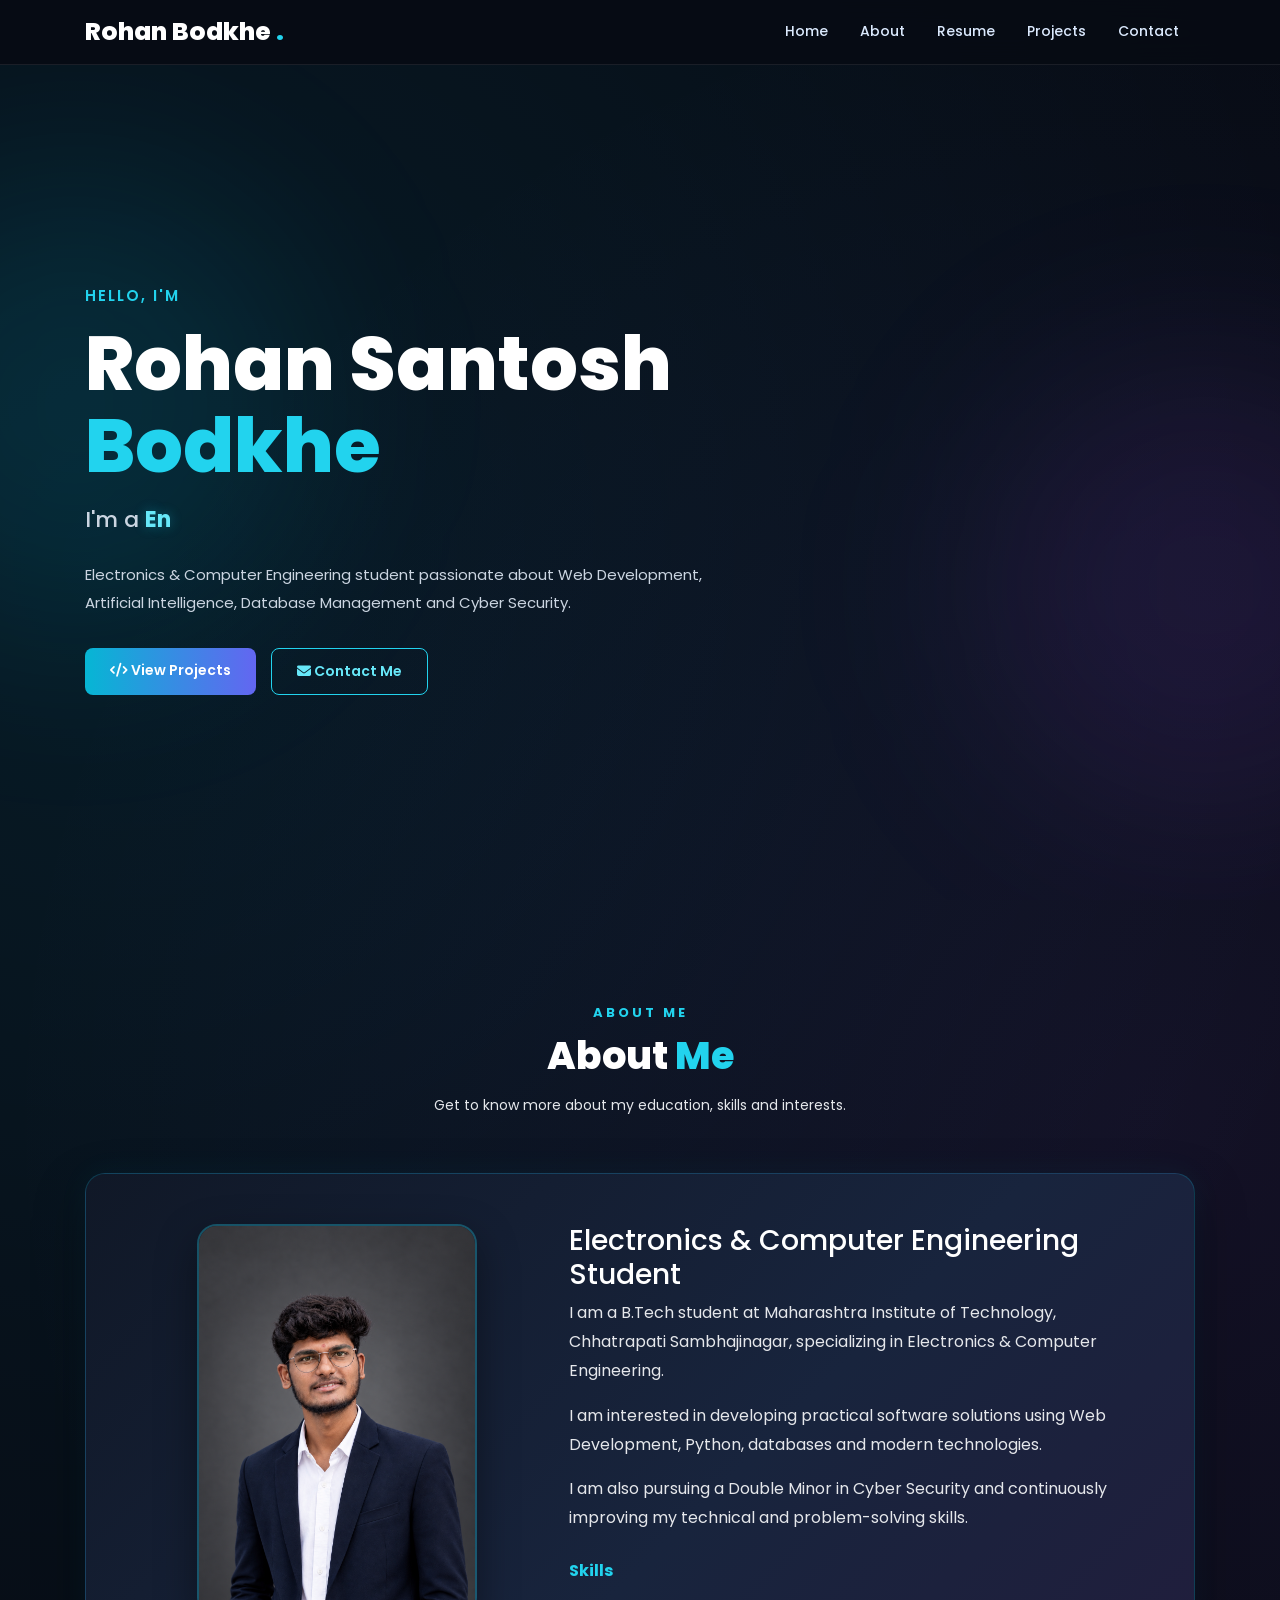
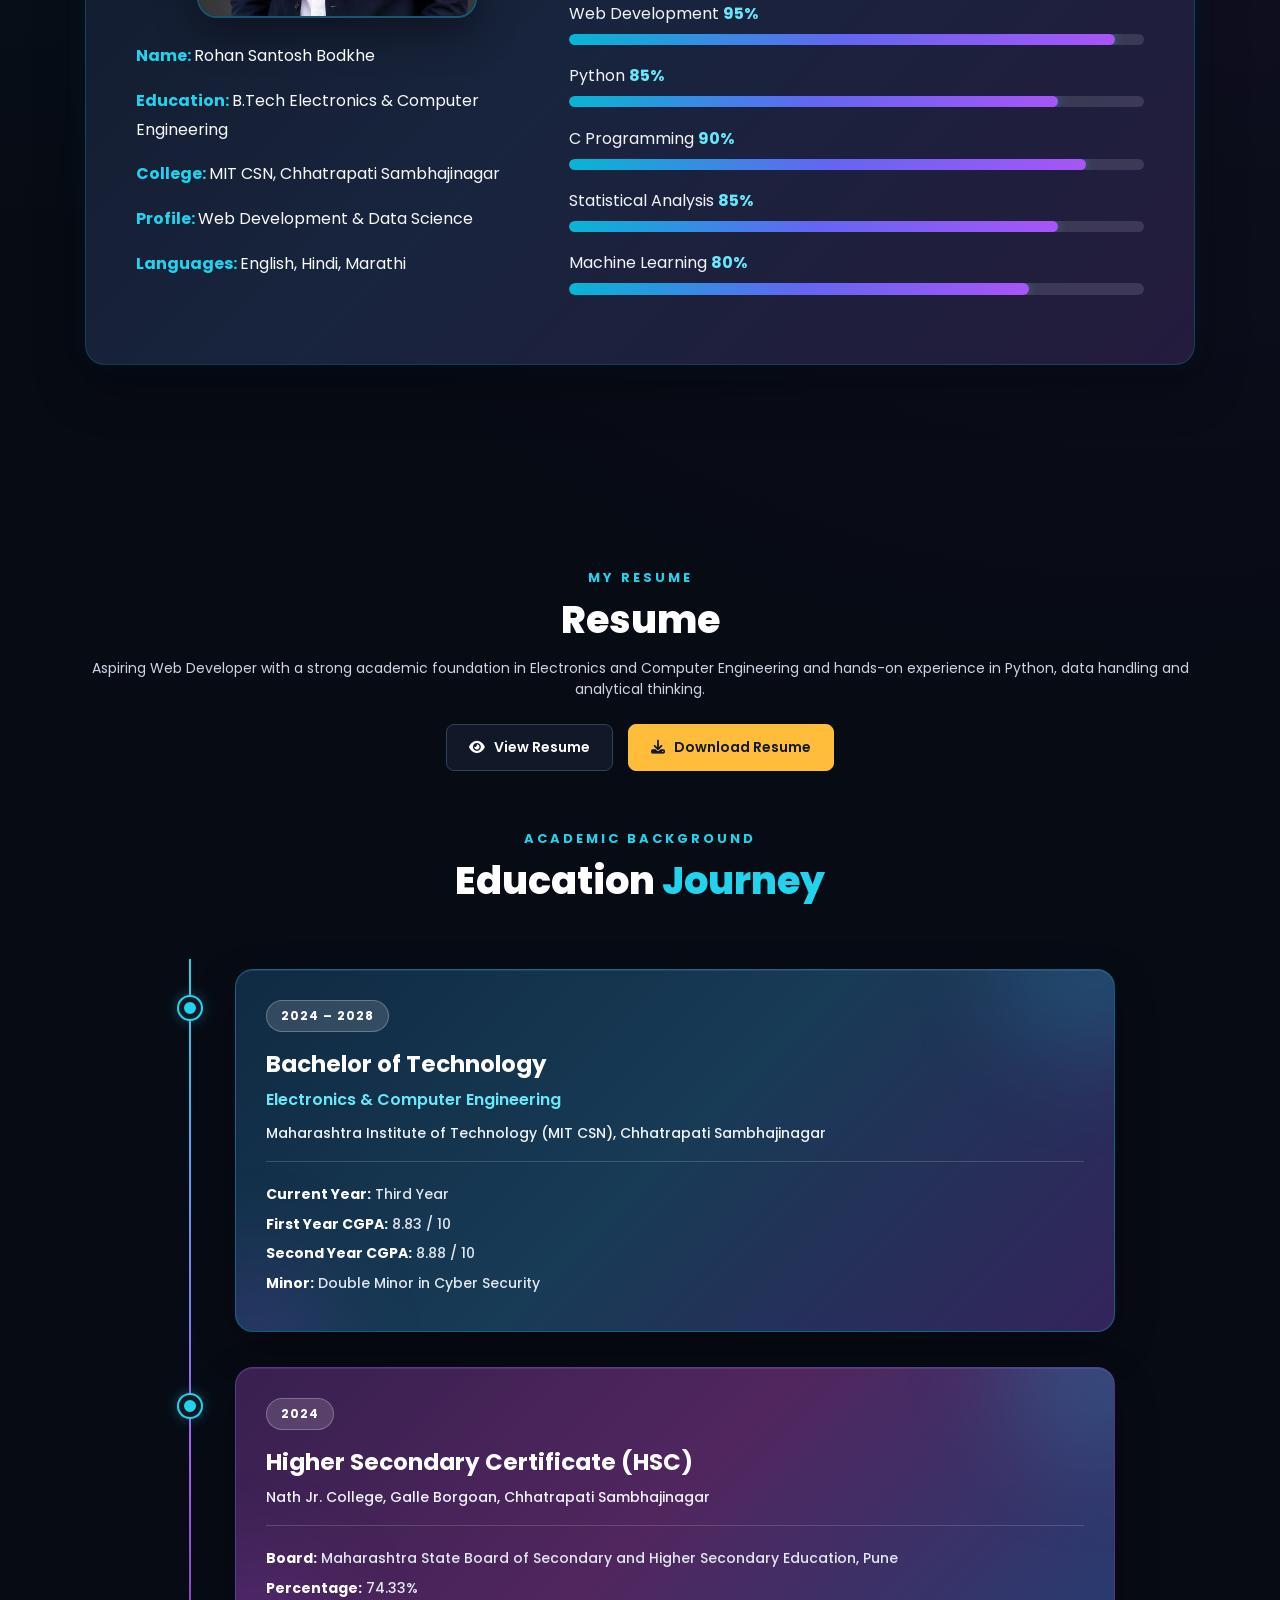
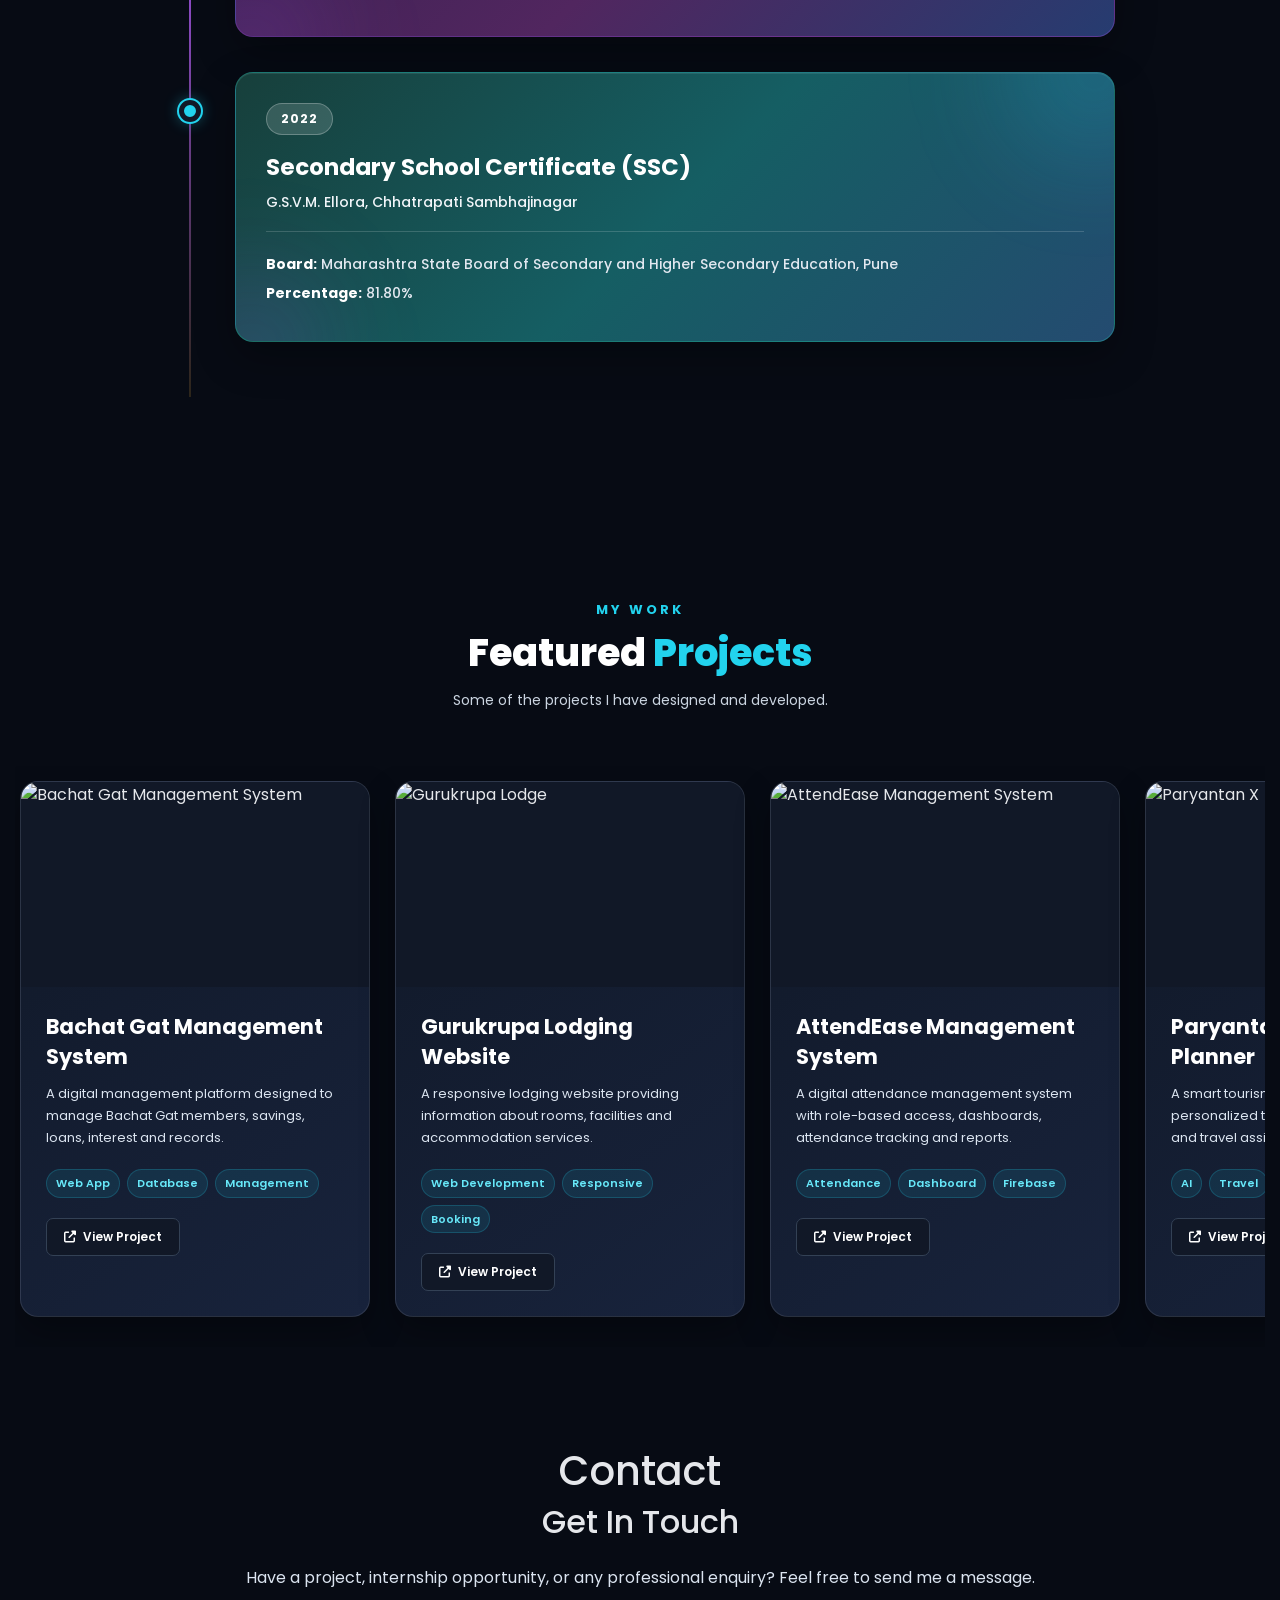
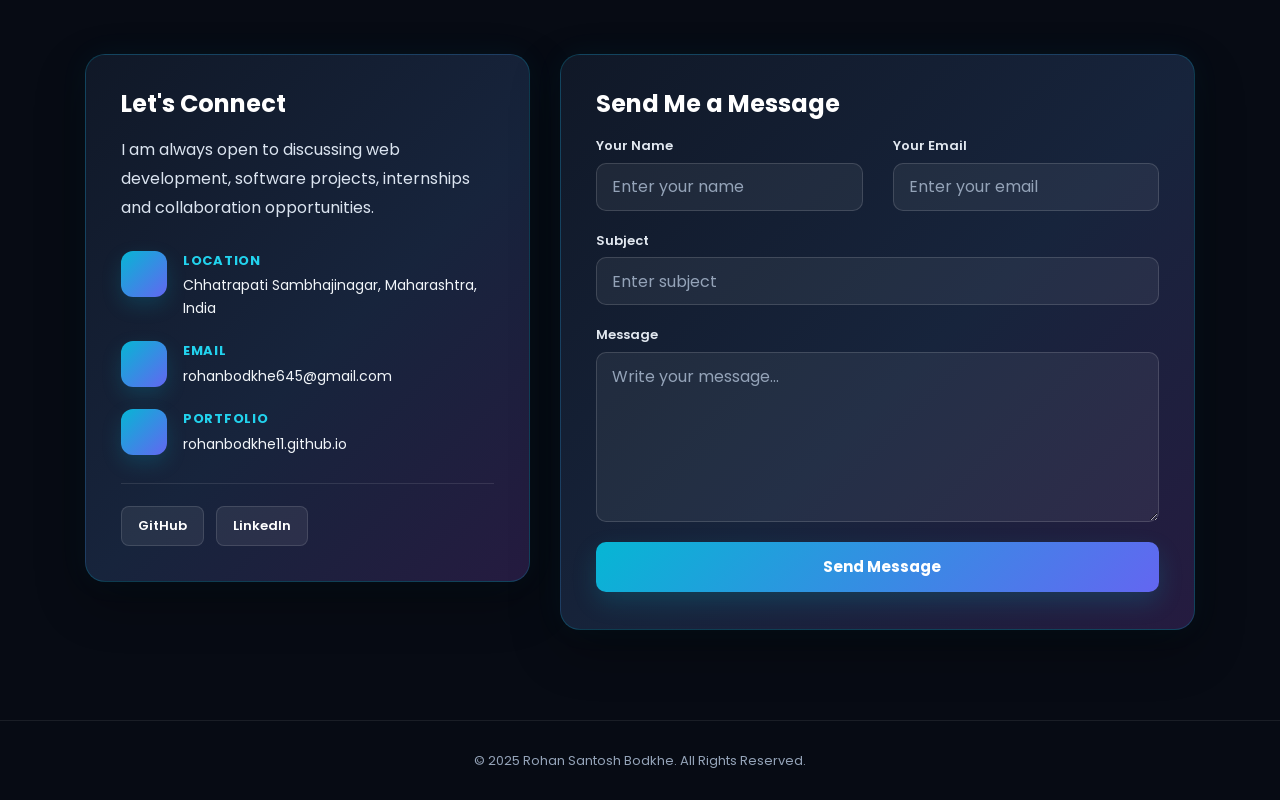
==== commit 4cc3d7e3: "Update index.html" ====
--- a/index.html
+++ b/index.html
@@ -1,1228 +1,1273 @@
 <!DOCTYPE html>
 <html lang="en">
-  <head>
-    <meta name="google-site-verification" content="w10_uBp3ZevkA-QnRk7KsR-6wb35wJ37gf8E392Zfxo" />
-    <meta property="og:url" content="https://rohanbodkhe11.github.io">	  
-    <title>Rohan Bodkhe Portfolio</title>
-    <meta charset="utf-8">
-    <meta name="viewport" content="width=device-width, initial-scale=1, shrink-to-fit=no">
-    
-    <link href="https://fonts.googleapis.com/css?family=Poppins:100,200,300,400,500,600,700,800,900" rel="stylesheet">
-
-    <link rel="stylesheet" href="css/open-iconic-bootstrap.min.css">
-    <link rel="stylesheet" href="css/animate.css">
-    
-    <link rel="stylesheet" href="css/owl.carousel.min.css">
-    <link rel="stylesheet" href="css/owl.theme.default.min.css">
-    <link rel="stylesheet" href="css/magnific-popup.css">
-
-    <link rel="stylesheet" href="css/aos.css">
-
-    <link rel="stylesheet" href="css/ionicons.min.css">
-    
-    <link rel="stylesheet" href="css/flaticon.css">
-    <link rel="stylesheet" href="css/icomoon.css">
-    <link rel="stylesheet" href="css/style.css">
-
-
-
-<style>
-
-
-/* =========================================================
-   ABOUT SECTION - COMPLETE CORRECTED CSS
-   ========================================================= */
-
-/* Main About Box */
-.about-mf .box-shadow-full {
-    padding-top: 4rem;
-    padding-bottom: 4rem;
-    padding-left: 3rem;
-    padding-right: 3rem;
+
+<head>
+    <meta charset="UTF-8">
+    <meta name="viewport" content="width=device-width, initial-scale=1.0">
+
+    <title>Rohan Santosh Bodkhe | Portfolio</title>
+
+    <meta name="description"
+        content="Rohan Santosh Bodkhe - Electronics and Computer Engineering student, Web Developer and Cyber Security enthusiast.">
+
+    <!-- Bootstrap -->
+    <link rel="stylesheet"
+        href="https://cdn.jsdelivr.net/npm/bootstrap@4.6.2/dist/css/bootstrap.min.css">
+
+    <!-- Font Awesome -->
+    <link rel="stylesheet"
+        href="https://cdnjs.cloudflare.com/ajax/libs/font-awesome/6.5.2/css/all.min.css">
+
+    <!-- Google Fonts -->
+    <link
+        href="https://fonts.googleapis.com/css2?family=Poppins:wght@300;400;500;600;700;800&display=swap"
+        rel="stylesheet">
+
+    <style>
+
+        /* =====================================================
+           GLOBAL
+        ===================================================== */
+
+        * {
+            box-sizing: border-box;
+        }
+
+        html {
+            scroll-behavior: smooth;
+        }
+
+        body {
+            margin: 0;
+            padding: 0;
+            font-family: 'Poppins', sans-serif;
+            background:
+                radial-gradient(circle at 10% 10%, rgba(0, 217, 255, .08), transparent 25%),
+                radial-gradient(circle at 90% 20%, rgba(168, 85, 247, .08), transparent 25%),
+                #070b14;
+            color: #e5e7eb;
+            overflow-x: hidden;
+        }
+
+        a {
+            text-decoration: none !important;
+        }
+
+        .container,
+        .container-fluid {
+            position: relative;
+            z-index: 2;
+        }
+
+        .section-padding {
+            padding: 100px 0;
+        }
+
+        .section-heading {
+            margin-bottom: 55px;
+        }
+
+        .section-subtitle {
+            display: inline-block;
+            color: #22d3ee;
+            font-size: 13px;
+            font-weight: 700;
+            letter-spacing: 3px;
+            text-transform: uppercase;
+            margin-bottom: 10px;
+        }
+
+        .section-heading h2 {
+            color: #ffffff;
+            font-size: 38px;
+            font-weight: 800;
+            margin-bottom: 15px;
+        }
+
+        .section-heading h2 span {
+            color: #22d3ee;
+        }
+
+        .section-heading p {
+            color: #cbd5e1;
+            font-size: 14px;
+        }
+
+
+        /* =====================================================
+           NAVBAR
+        ===================================================== */
+
+        .navbar {
+            background: rgba(7, 11, 20, .92) !important;
+            backdrop-filter: blur(15px);
+            border-bottom: 1px solid rgba(255,255,255,.08);
+        }
+
+        .navbar-brand {
+            color: #ffffff !important;
+            font-size: 25px;
+            font-weight: 800;
+        }
+
+        .navbar-brand span {
+            color: #22d3ee;
+        }
+
+        .navbar-nav .nav-link {
+            color: #dbeafe !important;
+            font-size: 14px;
+            font-weight: 500;
+            margin: 0 8px;
+            transition: .3s ease;
+        }
+
+        .navbar-nav .nav-link:hover {
+            color: #22d3ee !important;
+        }
+
+        .navbar-toggler {
+            border-color: rgba(255,255,255,.2);
+        }
+
+        .navbar-toggler-icon {
+            background-image: none;
+        }
+
+        .navbar-toggler-icon::before {
+            content: "\f0c9";
+            font-family: "Font Awesome 6 Free";
+            font-weight: 900;
+            color: #ffffff;
+        }
+
+
+        /* =====================================================
+           HERO
+        ===================================================== */
+
+        #home-section {
+            min-height: 100vh;
+            display: flex;
+            align-items: center;
+            position: relative;
+            overflow: hidden;
+            padding-top: 80px;
+        }
+
+        #home-section::before {
+            content: "";
+            position: absolute;
+            width: 450px;
+            height: 450px;
+            background: rgba(0, 217, 255, .10);
+            filter: blur(100px);
+            border-radius: 50%;
+            left: -150px;
+            top: 20%;
+        }
+
+        #home-section::after {
+            content: "";
+            position: absolute;
+            width: 450px;
+            height: 450px;
+            background: rgba(168, 85, 247, .10);
+            filter: blur(100px);
+            border-radius: 50%;
+            right: -150px;
+            bottom: 10%;
+        }
+
+        .hero-content {
+            position: relative;
+            z-index: 2;
+        }
+
+        .hero-small {
+            color: #22d3ee;
+            font-size: 15px;
+            font-weight: 600;
+            letter-spacing: 2px;
+            margin-bottom: 15px;
+        }
+
+        .hero-title {
+            color: #ffffff;
+            font-size: clamp(42px, 7vw, 75px);
+            font-weight: 800;
+            line-height: 1.1;
+            margin-bottom: 15px;
+        }
+
+        .hero-title span {
+            color: #22d3ee;
+        }
+
+        .hero-subtitle {
+            color: #cbd5e1;
+            font-size: 22px;
+            font-weight: 500;
+            margin-bottom: 25px;
+        }
+
+        #typing-animation {
+            color: #67e8f9 !important;
+            font-weight: 700;
+            text-shadow: 0 0 12px rgba(34,211,238,.35);
+        }
+
+        .hero-description {
+            max-width: 650px;
+            color: #cbd5e1;
+            line-height: 1.9;
+            font-size: 15px;
+            margin-bottom: 30px;
+        }
+
+        .hero-buttons {
+            display: flex;
+            gap: 15px;
+            flex-wrap: wrap;
+        }
+
+        .hero-btn {
+            padding: 12px 25px;
+            border-radius: 8px;
+            font-size: 14px;
+            font-weight: 600;
+            transition: .3s ease;
+        }
+
+        .hero-btn-primary {
+            background: linear-gradient(90deg,#06b6d4,#6366f1);
+            color: #ffffff !important;
+        }
+
+        .hero-btn-primary:hover {
+            transform: translateY(-3px);
+            box-shadow: 0 10px 30px rgba(6,182,212,.25);
+        }
+
+        .hero-btn-outline {
+            border: 1px solid #22d3ee;
+            color: #67e8f9 !important;
+        }
+
+        .hero-btn-outline:hover {
+            background: #22d3ee;
+            color: #07111d !important;
+        }
+
+
+        /* =====================================================
+           ABOUT SECTION
+        ===================================================== */
+
+        .about-mf .box-shadow-full {
+            padding: 50px;
+            background: linear-gradient(
+                135deg,
+                #101827 0%,
+                #18243d 50%,
+                #241b3d 100%
+            );
+
+            border: 1px solid rgba(0, 217, 255, 0.18);
+            border-radius: 20px;
+
+            box-shadow:
+                0 20px 50px rgba(0, 0, 0, 0.35),
+                0 0 30px rgba(0, 217, 255, 0.06);
+        }
+
+        .about-mf p {
+            color: #e5e7eb !important;
+            line-height: 1.8;
+        }
+
+        .about-mf h1,
+        .about-mf h2,
+        .about-mf h3 {
+            color: #ffffff !important;
+        }
+
+        .about-mf .heading-section p {
+            color: #e2e8f0 !important;
+            line-height: 1.8;
+        }
+
+        .about-mf .about-info p {
+            color: #e5e7eb !important;
+        }
+
+        .about-mf .about-info .title-s {
+            color: #22d3ee !important;
+            font-weight: 700;
+        }
+
+        .about-mf .about-info p span:not(.title-s) {
+            color: #f8fafc !important;
+        }
+
+        .about-mf .skill-mf .title-s {
+            color: #22d3ee !important;
+            font-weight: 700;
+        }
+
+        .about-mf .skill-mf > span {
+            color: #f1f5f9 !important;
+        }
+
+        .about-mf .skill-mf .pull-right {
+            color: #67e8f9 !important;
+            font-weight: 700;
+        }
+
+        .about-mf .skill-mf .progress {
+            margin: .5rem 0 1.2rem;
+            height: .7rem;
+            background: rgba(255,255,255,.12) !important;
+            border-radius: 50px;
+            overflow: hidden;
+        }
+
+        .about-mf .skill-mf .progress .progress-bar {
+            height: .7rem;
+            background: linear-gradient(
+                90deg,
+                #06b6d4,
+                #6366f1,
+                #a855f7
+            ) !important;
+            border-radius: 50px;
+            box-shadow: 0 0 12px rgba(34,211,238,.35);
+        }
+
+        .about-mf .about-info {
+            color: #f1f5f9 !important;
+            list-style: none;
+            padding-left: 0;
+        }
+
+        .about-mf .about-info li {
+            color: #e5e7eb !important;
+            margin-bottom: 10px;
+        }
+
+        .about-mf .about-info li span:first-child {
+            color: #22d3ee !important;
+            font-weight: 700;
+        }
+
+        .about-mf .about-info li span:last-child {
+            color: #f8fafc !important;
+        }
+
+        .about-img img {
+            width: 100%;
+            max-width: 280px;
+            border-radius: 20px;
+            border: 2px solid rgba(34,211,238,.3);
+            box-shadow: 0 15px 40px rgba(0,0,0,.4);
+        }
+
+
+        /* =====================================================
+           RESUME
+        ===================================================== */
+
+        #resume-section {
+            padding: 100px 0;
+        }
+
+        .resume-buttons {
+            display: flex;
+            justify-content: center;
+            align-items: center;
+            gap: 15px;
+            flex-wrap: wrap;
+        }
+
+        .resume-btn {
+            display: inline-flex;
+            align-items: center;
+            justify-content: center;
+            gap: 9px;
+            min-width: 165px;
+            padding: 12px 22px;
+            border-radius: 8px;
+            font-size: 14px;
+            font-weight: 600;
+            text-decoration: none !important;
+            transition: .3s ease;
+        }
+
+        .resume-view-btn {
+            background: #111827;
+            color: #ffffff !important;
+            border: 1px solid #334155;
+        }
+
+        .resume-view-btn:hover {
+            background: #000000;
+            color: #ffffff !important;
+            border-color: #00d9ff;
+            transform: translateY(-2px);
+            box-shadow: 0 8px 20px rgba(0,0,0,.25);
+        }
+
+        .resume-download-btn {
+            background: #ffbd39;
+            color: #111827 !important;
+            border: 1px solid #ffbd39;
+        }
+
+        .resume-download-btn:hover {
+            background: #e5a82f;
+            color: #111827 !important;
+            transform: translateY(-2px);
+            box-shadow: 0 8px 20px rgba(0,0,0,.2);
+        }
+
+
+        /* =====================================================
+           EDUCATION JOURNEY
+        ===================================================== */
+
+        .education-timeline {
+            position: relative;
+            max-width: 950px;
+            margin: 0 auto;
+            padding: 10px 0 20px;
+        }
+
+        .education-timeline::before {
+            content: "";
+            position: absolute;
+            top: 0;
+            bottom: 0;
+            left: 24px;
+            width: 2px;
+            background: linear-gradient(
+                to bottom,
+                #22d3ee,
+                #a855f7,
+                rgba(255,189,57,.15)
+            );
+        }
+
+        .education-item {
+            position: relative;
+            display: flex;
+            align-items: flex-start;
+            margin-bottom: 35px;
+            padding-left: 70px;
+        }
+
+        .education-dot {
+            position: absolute;
+            left: 14px;
+            top: 28px;
+            width: 22px;
+            height: 22px;
+            border-radius: 50%;
+            background: #22d3ee;
+            border: 5px solid #111827;
+            box-shadow:
+                0 0 0 2px #22d3ee,
+                0 0 15px rgba(34,211,238,.45);
+            z-index: 2;
+        }
+
+        .education-card {
+            position: relative;
+            width: 100%;
+            padding: 30px;
+            border-radius: 18px;
+            background: linear-gradient(
+                135deg,
+                rgba(20,30,60,.96),
+                rgba(48,28,78,.96)
+            );
+            border: 1px solid rgba(255,255,255,.14);
+            box-shadow:
+                0 15px 40px rgba(0,0,0,.30),
+                inset 0 1px 0 rgba(255,255,255,.08);
+            overflow: hidden;
+            transition: .35s ease;
+        }
+
+        .education-card::before {
+            content: "";
+            position: absolute;
+            width: 180px;
+            height: 180px;
+            top: -90px;
+            right: -70px;
+            background: rgba(34,211,238,.16);
+            filter: blur(50px);
+            border-radius: 50%;
+        }
+
+        .education-card::after {
+            content: "";
+            position: absolute;
+            width: 150px;
+            height: 150px;
+            bottom: -80px;
+            left: -60px;
+            background: rgba(168,85,247,.16);
+            filter: blur(50px);
+            border-radius: 50%;
+        }
+
+        .education-card > * {
+            position: relative;
+            z-index: 2;
+        }
+
+        .education-item:nth-child(1) .education-card {
+            background: linear-gradient(
+                135deg,
+                #102a43,
+                #183b56,
+                #34245c
+            );
+            border-color: rgba(0,217,255,.30);
+        }
+
+        .education-item:nth-child(2) .education-card {
+            background: linear-gradient(
+                135deg,
+                #382050,
+                #51265f,
+                #263c70
+            );
+            border-color: rgba(168,85,247,.30);
+        }
+
+        .education-item:nth-child(3) .education-card {
+            background: linear-gradient(
+                135deg,
+                #173f3b,
+                #155e63,
+                #244b70
+            );
+            border-color: rgba(45,212,191,.30);
+        }
+
+        .education-card:hover {
+            transform: translateY(-8px) scale(1.01);
+            border-color: rgba(255,255,255,.40);
+            box-shadow:
+                0 22px 55px rgba(0,0,0,.40),
+                0 0 30px rgba(0,217,255,.10);
+        }
+
+        .education-date {
+            display: inline-block;
+            padding: 6px 14px;
+            margin-bottom: 12px;
+            border-radius: 50px;
+            background: rgba(255,255,255,.14);
+            border: 1px solid rgba(255,255,255,.25);
+            color: #ffffff !important;
+            font-size: 12px;
+            font-weight: 700;
+            letter-spacing: 1px;
+        }
+
+        .education-card h2 {
+            margin: 5px 0 8px;
+            color: #ffffff !important;
+            font-size: 23px;
+            font-weight: 700;
+            line-height: 1.35;
+        }
+
+        .education-card h3 {
+            margin: 0 0 10px;
+            color: #67e8f9 !important;
+            font-size: 16px;
+            font-weight: 600;
+            line-height: 1.5;
+        }
+
+        .education-institute {
+            display: block;
+            margin-bottom: 17px;
+            color: #f1f5f9 !important;
+            opacity: 1 !important;
+            font-size: 14px;
+            font-weight: 500;
+            line-height: 1.6;
+        }
+
+        .education-details {
+            margin-top: 14px;
+            padding-top: 14px;
+            border-top: 1px solid rgba(255,255,255,.16);
+        }
+
+        .education-details p {
+            margin: 7px 0;
+            color: #e2e8f0 !important;
+            font-size: 14px;
+            font-weight: 500;
+            line-height: 1.6;
+        }
+
+        .education-details strong {
+            color: #ffffff !important;
+            font-weight: 700;
+        }
+
+
+        /* =====================================================
+           PROJECTS
+        ===================================================== */
+
+        .projects-section {
+            padding: 100px 0;
+            overflow: hidden;
+        }
+
+        .projects-marquee {
+            width: 100%;
+            overflow-x: auto;
+            overflow-y: hidden;
+            padding: 15px 5px 30px;
+            scrollbar-width: thin;
+        }
+
+        .projects-track {
+            display: flex;
+            gap: 25px;
+            width: max-content;
+        }
+
+        .project-card {
+            width: 350px;
+            min-width: 350px;
+            background: linear-gradient(
+                145deg,
+                #101827,
+                #18233c
+            );
+            border: 1px solid rgba(255,255,255,.10);
+            border-radius: 18px;
+            overflow: hidden;
+            box-shadow: 0 15px 35px rgba(0,0,0,.30);
+            transition: .35s ease;
+        }
+
+        .project-card:hover {
+            transform: translateY(-10px);
+            border-color: rgba(34,211,238,.45);
+            box-shadow:
+                0 20px 50px rgba(0,0,0,.40),
+                0 0 25px rgba(34,211,238,.10);
+        }
+
+        .project-image {
+            width: 100%;
+            height: 205px;
+            overflow: hidden;
+            background: #111827;
+        }
+
+        .project-image img {
+            width: 100%;
+            height: 100%;
+            object-fit: cover;
+            transition: transform .5s ease;
+        }
+
+        .project-card:hover .project-image img {
+            transform: scale(1.06);
+        }
+
+        .project-content {
+            padding: 25px;
+        }
+
+        .project-content h3 {
+            color: #ffffff !important;
+            font-size: 21px;
+            font-weight: 700;
+            line-height: 1.4;
+            margin-bottom: 12px;
+        }
+
+        .project-content p {
+            color: #dbe4f0 !important;
+            font-size: 13px;
+            line-height: 1.7;
+            min-height: 68px;
+            margin-bottom: 18px;
+        }
+
+        .project-tags {
+            display: flex;
+            gap: 7px;
+            flex-wrap: wrap;
+            margin-bottom: 20px;
+        }
+
+        .project-tags span {
+            padding: 5px 9px;
+            border-radius: 20px;
+            background: rgba(34,211,238,.10);
+            border: 1px solid rgba(34,211,238,.20);
+            color: #67e8f9;
+            font-size: 11px;
+            font-weight: 600;
+        }
+
+        .project-btn {
+            display: inline-flex;
+            align-items: center;
+            justify-content: center;
+            gap: 7px;
+            padding: 9px 17px;
+            border-radius: 7px;
+            background: #111827;
+            border: 1px solid #334155;
+            color: #ffffff !important;
+            font-size: 12px;
+            font-weight: 600;
+            transition: .3s ease;
+        }
+
+        .project-btn:hover {
+            background: #22d3ee;
+            color: #07111d !important;
+            border-color: #22d3ee;
+        }
+
+
+        /* =====================================================
+           CONTACT
+        ===================================================== */
+
+        .contact-card {
+            padding: 35px;
+            background: linear-gradient(
+                135deg,
+                #101827,
+                #1b2340
+            );
+            border: 1px solid rgba(255,255,255,.10);
+            border-radius: 18px;
+        }
+
+        .contact-card h3 {
+            color: #ffffff;
+            font-weight: 700;
+        }
+
+        .contact-card p {
+            color: #cbd5e1;
+            line-height: 1.8;
+        }
+
+        .contact-item {
+            display: flex;
+            align-items: center;
+            gap: 15px;
+            margin-bottom: 18px;
+        }
+
+        .contact-icon {
+            width: 42px;
+            height: 42px;
+            display: flex;
+            align-items: center;
+            justify-content: center;
+            border-radius: 10px;
+            background: rgba(34,211,238,.10);
+            color: #22d3ee;
+        }
+
+        .contact-item a {
+            color: #e5e7eb !important;
+        }
+
+        .contact-item a:hover {
+            color: #22d3ee !important;
+        }
+
+
+        /* =====================================================
+           FOOTER
+        ===================================================== */
+
+        footer {
+            padding: 30px 0;
+            border-top: 1px solid rgba(255,255,255,.08);
+            text-align: center;
+        }
+
+        footer p {
+            margin: 0;
+            color: #94a3b8;
+            font-size: 13px;
+        }
+
+
+        /* =====================================================
+           MOBILE
+        ===================================================== */
+
+        @media (max-width: 768px) {
+
+            .section-padding,
+            #resume-section,
+            .projects-section {
+                padding: 75px 0;
+            }
+
+            .section-heading h2 {
+                font-size: 30px;
+            }
+
+            .about-mf .box-shadow-full {
+                padding: 25px;
+                background: linear-gradient(
+                    145deg,
+                    #101827,
+                    #1c2945
+                );
+            }
+
+            .hero-title {
+                font-size: 45px;
+            }
+
+            .hero-subtitle {
+                font-size: 18px;
+            }
+
+            .education-timeline::before {
+                left: 16px;
+            }
+
+            .education-item {
+                padding-left: 50px;
+            }
+
+            .education-dot {
+                left: 6px;
+                width: 20px;
+                height: 20px;
+            }
+
+            .education-card {
+                padding: 22px;
+            }
+
+            .education-card h2 {
+                font-size: 19px;
+            }
+
+            .project-card {
+                width: 300px;
+                min-width: 300px;
+            }
+
+            .project-image {
+                height: 175px;
+            }
+        }
+
+        @media (max-width: 480px) {
+
+            .hero-title {
+                font-size: 38px;
+            }
+
+            .hero-buttons {
+                flex-direction: column;
+            }
+
+            .hero-btn {
+                width: 100%;
+                text-align: center;
+            }
+
+            .resume-buttons {
+                flex-direction: column;
+                width: 100%;
+            }
+
+            .resume-btn {
+                width: 100%;
+                max-width: 260px;
+            }
+
+            .project-card {
+                width: 285px;
+                min-width: 285px;
+            }
+        }
+
+
+/* =====================================================
+   PROFESSIONAL CONTACT SECTION
+   ===================================================== */
+
+.contact-section {
+    position: relative;
+    padding-bottom: 90px;
+}
+
+.contact-section .heading-section p {
+    color: #dbe4f0 !important;
+}
+
+/* Contact Information Card */
+.contact-info-card,
+.contact-form-card {
+    height: 100%;
+    padding: 35px;
+    border-radius: 20px;
 
     background: linear-gradient(
         135deg,
-        #0b1220 0%,
-        #111c35 45%,
-        #24163d 100%
+        #101827 0%,
+        #17243c 55%,
+        #251b40 100%
     );
 
-    border: 1px solid rgba(0, 217, 255, 0.22);
-    border-radius: 22px;
+    border: 1px solid rgba(0, 217, 255, 0.18);
 
     box-shadow:
-        0 20px 50px rgba(0, 0, 0, 0.35),
-        0 0 35px rgba(0, 217, 255, 0.06);
-
-    overflow: hidden;
-}
-
-
-/* =========================================================
-   ABOUT IMAGE
-   ========================================================= */
-
-.about-mf .about-img {
-    margin-bottom: 2rem;
-}
-
-.about-mf .about-img img {
-    margin-left: 10px;
-    border-radius: 15px;
-    max-width: 100%;
-    height: auto;
+        0 20px 50px rgba(0, 0, 0, 0.30),
+        0 0 30px rgba(0, 217, 255, 0.05);
+
+    transition: all 0.35s ease;
+}
+
+.contact-info-card:hover,
+.contact-form-card:hover {
+    transform: translateY(-5px);
+
+    border-color: rgba(0, 217, 255, 0.35);
 
     box-shadow:
-        0 12px 30px rgba(0, 0, 0, 0.35),
-        0 0 20px rgba(0, 217, 255, 0.12);
-
-    transition: transform 0.3s ease,
-                box-shadow 0.3s ease;
-}
-
-.about-mf .about-img img:hover {
-    transform: scale(1.03);
-
-    box-shadow:
-        0 18px 40px rgba(0, 0, 0, 0.45),
-        0 0 30px rgba(0, 217, 255, 0.20);
-}
-
-
-/* =========================================================
-   ABOUT TEXT
-   ========================================================= */
-
-.about-mf p {
-    color: #e5e7eb !important;
-    font-size: 15px;
+        0 25px 60px rgba(0, 0, 0, 0.40),
+        0 0 35px rgba(0, 217, 255, 0.08);
+}
+
+.contact-info-card h3,
+.contact-form-card h3 {
+    color: #ffffff !important;
+    font-size: 24px;
+    font-weight: 700;
+    margin-bottom: 18px;
+}
+
+.contact-info-card > p {
+    color: #dbe4f0 !important;
     line-height: 1.8;
-}
-
-.about-mf h1,
-.about-mf h2,
-.about-mf h3 {
-    color: #ffffff !important;
-}
-
-.about-mf .heading-section p {
-    color: #e2e8f0 !important;
-    line-height: 1.8;
-}
-
-
-/* =========================================================
-   PERSONAL INFORMATION
-   ========================================================= */
-
-.about-mf .about-info {
-    color: #f1f5f9 !important;
-}
-
-.about-mf .about-info li {
-    color: #e5e7eb !important;
-    margin-bottom: 8px;
-}
-
-.about-mf .about-info li span:first-child {
-    color: #22d3ee !important;
-    font-weight: 700;
-}
-
-.about-mf .about-info li span:last-child {
-    color: #f8fafc !important;
-}
-
-
-/* If your template uses p instead of li */
-.about-mf .about-info p {
-    color: #e5e7eb !important;
-}
-
-.about-mf .about-info .title-s {
-    color: #22d3ee !important;
-    font-weight: 700;
-}
-
-.about-mf .about-info p span:not(.title-s) {
-    color: #f8fafc !important;
-}
-
-
-/* =========================================================
-   TYPING ANIMATION
-   ========================================================= */
-
-#typing-animation {
-    position: relative;
-
-    font-size: 30px;
-    font-weight: 700;
-
-    color: #67e8f9 !important;
-
-    overflow: hidden;
-    white-space: nowrap;
-
-    text-shadow:
-        0 0 10px rgba(34, 211, 238, 0.35);
-
-    animation: typing 3s steps(20, end) infinite;
-}
-
-#typing-animation:before {
-    content: "";
-    position: absolute;
-
-    top: 0;
-    left: 0;
-
-    width: 0;
-    height: 100%;
-
-    background-color: #0b1220;
-
-    animation: typing-cursor 0.5s ease-in-out infinite;
-}
-
-@keyframes typing {
-    from {
-        width: 0;
-    }
-
-    to {
-        width: 100%;
-    }
-}
-
-@keyframes typing-cursor {
-    from {
-        width: 5px;
-    }
-
-    to {
-        width: 0;
-    }
-}
-
-
-/* =========================================================
-   SKILLS SECTION
-   ========================================================= */
-
-.about-mf .skill-mf {
-    margin-top: 20px;
-}
-
-.about-mf .skill-mf .title-s {
-    color: #22d3ee !important;
-    font-size: 16px;
-    font-weight: 700;
-}
-
-
-/* Skill name */
-.about-mf .skill-mf > span {
-    display: inline-block;
-
-    color: #f8fafc !important;
-
-    font-size: 14px;
-    font-weight: 600;
-
-    margin-bottom: 2px;
-}
-
-
-/* Percentage */
-.about-mf .skill-mf .pull-right {
-    color: #67e8f9 !important;
-
-    font-size: 14px;
-    font-weight: 700;
-}
-
-
-/* =========================================================
-   PROGRESS BAR - MAIN FIX
-   ========================================================= */
-
-.about-mf .skill-mf .progress {
-    display: block !important;
-
-    position: relative !important;
-
-    width: 100% !important;
-    height: 12px !important;
-
-    margin-top: 7px !important;
-    margin-bottom: 18px !important;
-
-    padding: 0 !important;
-
-    background-color: #334155 !important;
-    background: #334155 !important;
-
-    border: 1px solid rgba(255, 255, 255, 0.12) !important;
-
-    border-radius: 50px !important;
-
-    overflow: hidden !important;
-
-    opacity: 1 !important;
-    visibility: visible !important;
-}
-
-
-/* Filled part */
-.about-mf .skill-mf .progress .progress-bar {
-    display: block !important;
-
-    position: relative !important;
-
-    width: auto;
-
-    height: 100% !important;
-    min-height: 12px !important;
-
-    margin: 0 !important;
-    padding: 0 !important;
-
-    background-color: #00d9ff !important;
-
-    background-image: linear-gradient(
-        90deg,
-        #00d9ff 0%,
-        #6366f1 50%,
-        #a855f7 100%
-    ) !important;
-
-    border-radius: 50px !important;
-
-    opacity: 1 !important;
-    visibility: visible !important;
-
-    box-shadow:
-        0 0 8px rgba(0, 217, 255, 0.55),
-        0 0 15px rgba(99, 102, 241, 0.25);
-
-    transition:
-        width 1s ease,
-        transform 0.3s ease;
-}
-
-
-/* Hover effect */
-.about-mf .skill-mf .progress:hover .progress-bar {
-    filter: brightness(1.2);
-
-    box-shadow:
-        0 0 12px rgba(0, 217, 255, 0.7),
-        0 0 20px rgba(168, 85, 247, 0.4);
-}
-
-
-/* =========================================================
-   INDIVIDUAL SKILL COLORS
-   ========================================================= */
-
-.about-mf .skill-mf .progress:nth-of-type(1) .progress-bar {
+    margin-bottom: 28px;
+}
+
+/* Contact Items */
+.contact-info-item {
+    display: flex;
+    align-items: flex-start;
+    gap: 16px;
+    margin-bottom: 22px;
+}
+
+.contact-icon {
+    min-width: 46px;
+    width: 46px;
+    height: 46px;
+
+    display: flex;
+    align-items: center;
+    justify-content: center;
+
+    border-radius: 12px;
+
     background: linear-gradient(
-        90deg,
-        #00d9ff,
-        #2563eb
-    ) !important;
-}
-
-.about-mf .skill-mf .progress:nth-of-type(2) .progress-bar {
-    background: linear-gradient(
-        90deg,
+        135deg,
         #06b6d4,
         #6366f1
-    ) !important;
-}
-
-.about-mf .skill-mf .progress:nth-of-type(3) .progress-bar {
+    );
+
+    color: #ffffff;
+    font-size: 19px;
+
+    box-shadow: 0 8px 20px rgba(6, 182, 212, 0.18);
+}
+
+.contact-label {
+    display: block;
+    color: #22d3ee !important;
+    font-size: 13px;
+    font-weight: 700;
+    margin-bottom: 4px;
+    text-transform: uppercase;
+    letter-spacing: 0.7px;
+}
+
+.contact-info-item p {
+    margin: 0;
+    color: #f1f5f9 !important;
+    font-size: 14px;
+    line-height: 1.6;
+}
+
+.contact-info-item a {
+    color: #f1f5f9 !important;
+    text-decoration: none;
+    transition: 0.3s ease;
+}
+
+.contact-info-item a:hover {
+    color: #22d3ee !important;
+}
+
+/* Social Links */
+.contact-socials {
+    display: flex;
+    gap: 12px;
+    margin-top: 28px;
+    padding-top: 22px;
+    border-top: 1px solid rgba(255,255,255,0.10);
+}
+
+.contact-socials a {
+    padding: 9px 16px;
+    border-radius: 8px;
+
+    color: #ffffff !important;
+    background: rgba(255,255,255,0.07);
+
+    border: 1px solid rgba(255,255,255,0.12);
+
+    text-decoration: none !important;
+    font-size: 13px;
+    font-weight: 600;
+
+    transition: 0.3s ease;
+}
+
+.contact-socials a:hover {
+    background: #06b6d4;
+    border-color: #06b6d4;
+    color: #ffffff !important;
+    transform: translateY(-2px);
+}
+
+
+/* Contact Form */
+.contact-form-card label {
+    display: block;
+    color: #e2e8f0 !important;
+    font-size: 13px;
+    font-weight: 600;
+    margin-bottom: 7px;
+}
+
+.contact-form-card .form-group {
+    margin-bottom: 20px;
+}
+
+.contact-form-card .form-control {
+    width: 100%;
+
+    min-height: 48px;
+
+    padding: 12px 15px;
+
+    color: #ffffff !important;
+
+    background: rgba(255,255,255,0.06) !important;
+
+    border: 1px solid rgba(255,255,255,0.14) !important;
+
+    border-radius: 10px;
+
+    outline: none;
+
+    box-shadow: none !important;
+
+    transition: all 0.3s ease;
+}
+
+.contact-form-card textarea.form-control {
+    min-height: 145px;
+    resize: vertical;
+}
+
+.contact-form-card .form-control::placeholder {
+    color: #94a3b8 !important;
+}
+
+.contact-form-card .form-control:focus {
+    background: rgba(255,255,255,0.08) !important;
+
+    border-color: #22d3ee !important;
+
+    box-shadow:
+        0 0 0 3px rgba(34,211,238,0.10),
+        0 0 20px rgba(34,211,238,0.08) !important;
+}
+
+
+/* Send Button */
+.contact-submit-btn {
+    width: 100%;
+
+    min-height: 50px;
+
+    border: none;
+    border-radius: 10px;
+
     background: linear-gradient(
-        90deg,
-        #6366f1,
-        #8b5cf6
-    ) !important;
-}
-
-.about-mf .skill-mf .progress:nth-of-type(4) .progress-bar {
-    background: linear-gradient(
-        90deg,
-        #8b5cf6,
-        #a855f7
-    ) !important;
-}
-
-.about-mf .skill-mf .progress:nth-of-type(5) .progress-bar {
-    background: linear-gradient(
-        90deg,
+        135deg,
         #06b6d4,
-        #14b8a6
-    ) !important;
-}
-
-
-/* =========================================================
-   ZOOM EFFECT
-   ========================================================= */
-
-.zoom-effect {
-    overflow: hidden;
-    transition: transform 0.3s ease-out;
-}
-
-.zoom-effect:hover {
-    transform: scale(1.05);
-}
-
-
-/* =========================================================
-   MOBILE RESPONSIVE
-   ========================================================= */
-
-@media (max-width: 768px) {
-
-    .about-mf .box-shadow-full {
-        padding: 2rem 1.5rem;
-
-        background: linear-gradient(
-            145deg,
-            #0b1220,
-            #17243f,
-            #28183f
+        #6366f1
+    );
+
+    color: #ffffff;
+
+    font-size: 15px;
+    font-weight: 700;
+
+    cursor: pointer;
+
+    transition: all 0.3s ease;
+
+    box-shadow: 0 10px 25px rgba(6,182,212,0.18);
+}
+
+.contact-submit-btn:hover {
+    transform: translateY(-3px);
+
+    box-shadow:
+        0 15px 30px rgba(6,182,212,0.25),
+        0 0 25px rgba(99,102,241,0.15);
+}
+
+.contact-submit-btn span {
+    margin-right: 8px;
+}
+
+
+/* =====================================================
+   PROFESSIONAL FOOTER
+   ===================================================== */
+
+.site-footer {
+    position: relative;
+
+    padding: 55px 0 25px;
+
+    background:
+        linear-gradient(
+            135deg,
+            #080d18 0%,
+            #101827 50%,
+            #171126 100%
         );
 
-        border-radius: 18px;
-    }
-
-    .about-mf .about-img img {
-        margin-left: 0;
-    }
-
-    .about-mf p {
-        color: #e5e7eb !important;
-        font-size: 14px;
-    }
-
-    .about-mf .skill-mf .progress {
-        height: 11px !important;
-    }
-
-    .about-mf .skill-mf .progress .progress-bar {
-        height: 100% !important;
-        min-height: 11px !important;
-    }
-
-    #typing-animation {
-        font-size: 23px;
-    }
-}
-
-
-@media (max-width: 480px) {
-
-    .about-mf .box-shadow-full {
-        padding: 1.5rem 1rem;
-    }
-
-    .about-mf .skill-mf > span,
-    .about-mf .skill-mf .pull-right {
-        font-size: 13px;
-    }
-
-    .about-mf .skill-mf .progress {
-        height: 10px !important;
-        min-height: 10px !important;
-    }
-
-    .about-mf .skill-mf .progress .progress-bar {
-        min-height: 10px !important;
-    }
-}
-/* =====================================================
-   EDUCATION JOURNEY
-   ===================================================== */
-
-.education-timeline {
-    position: relative;
-
-    max-width: 950px;
-
-    margin: 0 auto;
-
-    padding: 10px 0 20px;
-}
-
-
-/* Vertical timeline line */
-
-.education-timeline::before {
-    content: "";
-
-    position: absolute;
-
-    top: 0;
-    bottom: 0;
-
-    left: 24px;
-
-    width: 2px;
-
-    background: linear-gradient(
-        to bottom,
-        #ffbd39,
-        rgba(255, 189, 57, 0.15)
-    );
-}
-
-
-/* Individual education item */
-
-.education-item {
-    position: relative;
-
-    display: flex;
-
-    align-items: flex-start;
-
-    margin-bottom: 35px;
-
-    padding-left: 70px;
-}
-
-
-/* Timeline dot */
-
-.education-dot {
-    position: absolute;
-
-    left: 14px;
-
-    top: 28px;
-
-    width: 22px;
-    height: 22px;
-
-    border-radius: 50%;
-
-    background: #ffbd39;
-
-    border: 5px solid #111111;
-
-    box-shadow:
-        0 0 0 2px #ffbd39,
-        0 0 15px rgba(255, 189, 57, 0.45);
-
-    z-index: 2;
-}
-
-
-/* Education card */
-
-.education-card {
-    width: 100%;
-
-    padding: 28px 30px;
-
-    border-radius: 14px;
-
-    background: rgba(255, 255, 255, 0.04);
-
-    border: 1px solid rgba(255, 255, 255, 0.10);
-
-    backdrop-filter: blur(10px);
-    -webkit-backdrop-filter: blur(10px);
-
-    box-shadow:
-        0 12px 35px rgba(0, 0, 0, 0.15);
-
-    transition:
-        transform 0.3s ease,
-        border-color 0.3s ease,
-        box-shadow 0.3s ease;
-}
-
-
-/* Hover */
-
-.education-card:hover {
-    transform: translateY(-5px);
-
-    border-color: rgba(255, 189, 57, 0.45);
-
-    box-shadow:
-        0 18px 45px rgba(0, 0, 0, 0.25),
-        0 0 20px rgba(255, 189, 57, 0.08);
-}
-
-
-/* Date */
-
-.education-date {
-    display: inline-block;
-
-    margin-bottom: 10px;
-
-    padding: 5px 12px;
-
-    border-radius: 20px;
-
-    background: rgba(255, 189, 57, 0.10);
-
-    border: 1px solid rgba(255, 189, 57, 0.25);
-
-    color: #ffbd39;
-
-    font-size: 12px;
-
-    font-weight: 700;
-
-    letter-spacing: 1px;
-}
-
-
-/* Degree */
-
-.education-card h2 {
-    margin: 5px 0 7px;
-
-    color: inherit;
-
-    font-size: 23px;
-
-    font-weight: 700;
-}
-
-
-/* Branch */
-
-.education-card h3 {
-    margin: 0 0 8px;
-
-    color: #ffbd39;
-
-    font-size: 16px;
-
-    font-weight: 600;
-}
-
-
-/* Institute */
-
-.education-institute {
-    display: block;
-
-    margin-bottom: 15px;
-
-    color: inherit;
-
-    font-size: 14px;
-
-    opacity: 0.75;
-
-    line-height: 1.6;
-}
-
-
-/* Details */
-
-.education-details {
-    margin-top: 12px;
-
-    padding-top: 12px;
-
-    border-top: 1px solid rgba(255, 255, 255, 0.08);
-}
-
-
-.education-details p {
-    margin: 6px 0;
-
-    color: inherit;
-
-    font-size: 14px;
-
-    line-height: 1.6;
-}
-
-
-.education-details strong {
-    color: inherit;
-
-    font-weight: 600;
-}
-/* ================= EDUCATION CARD ================= */
-
-.education-card {
-    width: 100%;
-    padding: 30px;
-
-    /* BOX BACKGROUND */
-    background: #101a2e;
-
-    /* BORDER */
-    border: 1px solid #263a5a;
-    border-radius: 16px;
-
-    box-shadow:
-        0 12px 35px rgba(0, 0, 0, 0.35);
-
-    transition: all 0.3s ease;
-}
-
-/* Hover */
-.education-card:hover {
-    transform: translateY(-6px);
-
-    background: #14213a;
-
-    border-color: #00d9ff;
-
-    box-shadow:
-        0 18px 45px rgba(0, 0, 0, 0.45),
-        0 0 25px rgba(0, 217, 255, 0.12);
-}
-
-
-/* ================= DATE ================= */
-
-.education-date {
-    display: inline-block;
-
-    padding: 6px 13px;
-    margin-bottom: 12px;
-
-    background: #00d9ff;
-    color: #07111f;
-
-    border-radius: 20px;
-
-    font-size: 12px;
-    font-weight: 800;
-
-    letter-spacing: 1px;
-}
-
-
-/* ================= DEGREE ================= */
-
-.education-card h2 {
-    margin: 5px 0 8px;
-
-    color: #ffffff !important;
-
-    font-size: 23px;
-    font-weight: 700;
-
-    line-height: 1.35;
-}
-
-
-/* ================= BRANCH ================= */
-
-.education-card h3 {
-    margin: 0 0 10px;
-
-    color: #00d9ff !important;
-
-    font-size: 16px;
-    font-weight: 600;
-
-    line-height: 1.5;
-}
-
-
-/* ================= COLLEGE NAME ================= */
-
-.education-institute {
-    display: block;
-
-    margin-bottom: 17px;
-
-    color: #e5e7eb !important;
-
-    opacity: 1 !important;
-
-    font-size: 14px;
-    font-weight: 500;
-
-    line-height: 1.6;
-}
-
-
-/* ================= DETAILS ================= */
-
-.education-details {
-    margin-top: 14px;
-    padding-top: 14px;
-
-    border-top: 1px solid #304565;
-}
-
-
-.education-details p {
-    margin: 7px 0;
-
-    color: #dbeafe !important;
-
-    font-size: 14px;
-    font-weight: 500;
-
-    line-height: 1.6;
-}
-
-
-/* IMPORTANT: Labels */
-
-.education-details strong {
-    color: #ffffff !important;
-
-    font-weight: 700;
-}
-
-
-/* ================= MOBILE ================= */
-
-@media (max-width: 768px) {
-
-    .education-card {
-        padding: 23px 20px;
-    }
-
-    .education-card h2 {
-        font-size: 20px;
-    }
-
-    .education-card h3 {
-        font-size: 15px;
-    }
-
-    .education-institute,
-    .education-details p {
-        font-size: 13px;
-    }
-}
-
-
-/* ================= SMALL MOBILE ================= */
-
-@media (max-width: 480px) {
-
-    .education-card {
-        padding: 20px 17px;
-    }
-
-    .education-card h2 {
-        font-size: 18px;
-    }
-
-    .education-card h3 {
-        font-size: 14px;
-    }
-
-    .education-date {
-        font-size: 11px;
-    }
-}
-
-
-/* =====================================================
-   EDUCATION MOBILE
-   ===================================================== */
-
-@media (max-width: 768px) {
-
-    .education-timeline {
-        padding-bottom: 10px;
-    }
-
-    .education-timeline::before {
-        left: 17px;
-    }
-
-    .education-item {
-        padding-left: 48px;
-
-        margin-bottom: 25px;
-    }
-
-    .education-dot {
-        left: 7px;
-
-        width: 20px;
-        height: 20px;
-
-        border-width: 4px;
-    }
-
-    .education-card {
-        padding: 22px 20px;
-    }
-
-    .education-card h2 {
-        font-size: 20px;
-    }
-
-    .education-card h3 {
-        font-size: 15px;
-    }
-
-    .education-institute,
-    .education-details p {
-        font-size: 13px;
-    }
-
-}
-
-
-/* =====================================================
-   SMALL MOBILE
-   ===================================================== */
-
-@media (max-width: 480px) {
-
-    .education-item {
-        padding-left: 42px;
-    }
-
-    .education-timeline::before {
-        left: 15px;
-    }
-
-    .education-dot {
-        left: 5px;
-
-        width: 19px;
-        height: 19px;
-    }
-
-    .education-card {
-        padding: 20px 17px;
-    }
-
-    .education-card h2 {
-        font-size: 18px;
-    }
-
-}
-
-/* ===============================
-   VIEW PROJECT BUTTON
-   =============================== */
-
-.project-btn {
+    border-top: 1px solid rgba(255,255,255,0.08);
+}
+
+.footer-main {
+    text-align: center;
+}
+
+.footer-logo {
     display: inline-flex;
     align-items: center;
     justify-content: center;
-    gap: 8px;
-
-    padding: 11px 20px;
-    min-width: 145px;
-
-    background: #111827 !important;
+
+    width: 58px;
+    height: 58px;
+
+    margin-bottom: 15px;
+
+    border-radius: 15px;
+
+    background: linear-gradient(
+        135deg,
+        #06b6d4,
+        #6366f1,
+        #a855f7
+    );
+
     color: #ffffff !important;
 
-    border: 1px solid #111827 !important;
-    border-radius: 10px;
+    font-size: 22px;
+    font-weight: 800;
+
+    text-decoration: none !important;
+
+    box-shadow:
+        0 10px 25px rgba(6,182,212,0.15);
+}
+
+.footer-main h3 {
+    color: #ffffff !important;
+    font-size: 21px;
+    font-weight: 700;
+    margin-bottom: 8px;
+}
+
+.footer-main p {
+    max-width: 600px;
+    margin: 0 auto 22px;
+
+    color: #aebbd0 !important;
 
     font-size: 14px;
-    font-weight: 600;
-
-    text-decoration: none !important;
-
-    box-shadow: 0 6px 18px rgba(0, 0, 0, 0.18);
-
-    transition: all 0.3s ease;
-}
-
-/* Text + icon */
-.project-btn,
-.project-btn i {
-    color: #ffffff !important;
-}
-
-/* Hover */
-.project-btn:hover {
-    background: #000000 !important;
-    color: #ffffff !important;
-
-    border-color: #00d9ff !important;
-
-    transform: translateY(-2px);
-
-    box-shadow:
-        0 8px 25px rgba(0, 0, 0, 0.30),
-        0 0 15px rgba(0, 217, 255, 0.20);
-}
-
-/* Arrow animation */
-.project-btn i {
-    transition: transform 0.3s ease;
-}
-
-.project-btn:hover i {
-    transform: translate(3px, -3px);
-}
-
-/* Mobile */
-@media (max-width: 480px) {
-    .project-btn {
-        width: 100%;
-        min-width: 0;
-    }
-}
-
-
-/* =========================================
-   RESUME BUTTONS
-   ========================================= */
-
-.resume-buttons {
+    line-height: 1.8;
+}
+
+/* Footer Navigation */
+.footer-nav {
     display: flex;
     justify-content: center;
-    align-items: center;
-    gap: 15px;
     flex-wrap: wrap;
-}
-
-.resume-btn {
-    display: inline-flex;
-    align-items: center;
+    gap: 22px;
+
+    margin-bottom: 25px;
+}
+
+.footer-nav a {
+    color: #cbd5e1 !important;
+
+    text-decoration: none !important;
+
+    font-size: 13px;
+    font-weight: 600;
+
+    transition: 0.3s ease;
+}
+
+.footer-nav a:hover {
+    color: #22d3ee !important;
+}
+
+/* Footer Social */
+.footer-socials {
+    display: flex;
     justify-content: center;
-    gap: 9px;
-
-    min-width: 160px;
-    padding: 12px 22px;
-
-    border-radius: 8px;
-
-    font-size: 14px;
-    font-weight: 600;
-
-    text-decoration: none !important;
-
-    transition: all 0.3s ease;
-}
-
-/* View Resume */
-.resume-view-btn {
-    background: #111827;
-    color: #ffffff !important;
-    border: 1px solid #111827;
-}
-
-.resume-view-btn:hover {
-    background: #000000;
-    color: #ffffff !important;
-    border-color: #00d9ff;
-
-    transform: translateY(-2px);
-
-    box-shadow: 0 8px 20px rgba(0, 0, 0, 0.25);
-}
-
-/* Download Resume */
-.resume-download-btn {
-    background: #ffbd39;
-    color: #111111 !important;
-    border: 1px solid #ffbd39;
-}
-
-.resume-download-btn:hover {
-    background: #e5a82f;
-    color: #111111 !important;
-
-    transform: translateY(-2px);
-
-    box-shadow: 0 8px 20px rgba(0, 0, 0, 0.20);
-}
-
-/* Icons */
-.resume-btn span {
-    font-size: 16px;
-}
-
-/* Mobile */
-@media (max-width: 480px) {
-
-    .resume-buttons {
-        flex-direction: column;
-        width: 100%;
-    }
-
-    .resume-btn {
-        width: 100%;
-        max-width: 260px;
-    }
-
-}
-
-
-	  /* ================= PROJECT SLIDER ================= */
-
-.project-section {
-    overflow: hidden;
-}
-
-.project-slider {
-    width: 100%;
-    overflow: hidden;
-    padding: 20px 0 50px;
-}
-
-.project-track {
-    display: flex;
-    width: max-content;
-    gap: 30px;
-
-    /* LEFT TO RIGHT */
-    animation: projectScroll 45s linear infinite;
-}
-
-/* Pause when mouse is over projects */
-.project-slider:hover .project-track {
-    animation-play-state: paused;
-}
-
-
-/* ================= PROJECT CARD ================= */
-
-.project-card-link {
-    display: block;
-    width: 370px;
-    min-width: 370px;
-
-    text-decoration: none !important;
-    color: inherit !important;
-}
-
-.project-card {
-    width: 100%;
-
-    border-radius: 20px;
-    overflow: hidden;
-
-    background: rgba(255, 255, 255, 0.05);
-    border: 1px solid rgba(255, 255, 255, 0.12);
-
-    backdrop-filter: blur(12px);
-    -webkit-backdrop-filter: blur(12px);
-
-    box-shadow: 0 15px 40px rgba(0, 0, 0, 0.18);
-
-    transition: all 0.4s ease;
-
-    /* FLOATING ANIMATION */
-    animation: projectFloat 4s ease-in-out infinite;
-}
-
-
-/* Different floating timing */
-
-.project-card-link:nth-child(2) .project-card {
-    animation-delay: 0.4s;
-}
-
-.project-card-link:nth-child(3) .project-card {
-    animation-delay: 0.8s;
-}
-
-.project-card-link:nth-child(4) .project-card {
-    animation-delay: 1.2s;
-}
-
-.project-card-link:nth-child(5) .project-card {
-    animation-delay: 1.6s;
-}
-
-.project-card-link:nth-child(6) .project-card {
-    animation-delay: 2s;
-}
-
-
-/* ================= FLOATING ================= */
-
-@keyframes projectFloat {
-
-    0%,
-    100% {
-        transform: translateY(0);
-    }
-
-    50% {
-        transform: translateY(-10px);
-    }
-
-}
-
-
-/* ================= SCROLL ================= */
-
-@keyframes projectScroll {
-
-    0% {
-        transform: translateX(-50%);
-    }
-
-    100% {
-        transform: translateX(0);
-    }
-
-}
-
-
-/* ================= HOVER ================= */
-
-.project-card-link:hover .project-card {
-    transform: translateY(-15px) scale(1.02);
-
-    box-shadow:
-        0 25px 60px rgba(0, 0, 0, 0.30);
-}
-
-
-/* ================= IMAGE ================= */
-
-.project-image {
-    position: relative;
-
-    width: 100%;
-    height: 220px;
-
-    overflow: hidden;
-}
-
-.project-image img {
-    width: 100%;
-    height: 100%;
-
-    object-fit: cover;
-
-    display: block;
-
-    transition: transform 0.6s ease;
-}
-
-.project-card-link:hover img {
-    transform: scale(1.08);
-}
-
-
-/* ================= IMAGE OPEN ICON ================= */
-
-.image-overlay {
-    position: absolute;
-
-    top: 15px;
-    right: 15px;
-
-    width: 45px;
-    height: 45px;
+    gap: 12px;
+
+    margin-bottom: 30px;
+}
+
+.footer-socials a {
+    width: 42px;
+    height: 42px;
 
     display: flex;
     align-items: center;
@@ -1230,1502 +1275,1272 @@
 
     border-radius: 50%;
 
-    background: rgba(0, 0, 0, 0.65);
-
-    color: white;
-
-    font-size: 19px;
-
-    opacity: 0;
-
-    transform: scale(0.7);
-
-    transition: all 0.3s ease;
-}
-
-.project-card-link:hover .image-overlay {
-    opacity: 1;
-    transform: scale(1);
-}
-
-
-/* ================= CONTENT ================= */
-
-.project-content {
-    padding: 25px;
-}
-
-.project-number {
-    display: block;
-
-    font-size: 13px;
-    font-weight: 700;
-
-    letter-spacing: 2px;
-
-    opacity: 0.5;
-}
-
-.project-content h3 {
-    margin-top: 8px;
-    margin-bottom: 12px;
-
-    font-size: 24px;
-    font-weight: 700;
-}
-
-.project-content p {
+    background: rgba(255,255,255,0.06);
+
+    border: 1px solid rgba(255,255,255,0.10);
+
+    color: #ffffff !important;
+
+    text-decoration: none !important;
+
     font-size: 14px;
 
-    line-height: 1.7;
-
-    min-height: 70px;
-
-    opacity: 0.75;
-}
-
-
-/* ================= TECHNOLOGIES ================= */
-
-.project-tech {
-    display: flex;
-
-    flex-wrap: wrap;
-
-    gap: 7px;
-
-    margin-top: 18px;
-}
-
-.project-tech span {
-    padding: 5px 10px;
-
-    border-radius: 20px;
-
-    background: rgba(255, 255, 255, 0.08);
-
-    border: 1px solid rgba(255, 255, 255, 0.10);
-
-    font-size: 11px;
-}
-
-
-/* ================= OPEN PROJECT ================= */
-
-.project-open {
-    margin-top: 20px;
-
-    font-size: 14px;
-
+    transition: 0.3s ease;
+}
+
+.footer-socials a:hover {
+    background: #06b6d4;
+    border-color: #06b6d4;
+
+    transform: translateY(-3px);
+
+    box-shadow: 0 8px 20px rgba(6,182,212,0.18);
+}
+
+/* Footer Bottom */
+.footer-bottom {
+    padding-top: 22px;
+
+    border-top: 1px solid rgba(255,255,255,0.08);
+
+    text-align: center;
+}
+
+.footer-bottom p {
+    margin: 0;
+
+    color: #94a3b8 !important;
+
+    font-size: 12px;
+}
+
+.footer-bottom span {
+    color: #22d3ee !important;
     font-weight: 600;
-
-    display: flex;
-
-    align-items: center;
-}
-
-.project-open i {
-    margin-left: 7px;
-
-    transition: transform 0.3s ease;
-}
-
-.project-card-link:hover .project-open i {
-    transform: translate(5px, -5px);
-}
-
-
-/* ================= MOBILE ================= */
-
+}
+
+
+/* Mobile */
 @media (max-width: 768px) {
 
-    .project-card-link {
-        width: 310px;
-        min-width: 310px;
+    .contact-info-card,
+    .contact-form-card {
+        padding: 25px 20px;
     }
 
-    .project-image {
-        height: 190px;
+    .contact-info-card {
+        margin-bottom: 25px;
     }
 
-    .project-content {
-        padding: 20px;
+    .footer-nav {
+        gap: 15px;
     }
 
-    .project-content h3 {
-        font-size: 21px;
+    .site-footer {
+        padding: 45px 0 20px;
     }
-
-}
-
-
-/* SMALL MOBILE */
-
-@media (max-width: 480px) {
-
-    .project-card-link {
-        width: 285px;
-        min-width: 285px;
-    }
-
-}
-
-
-/* ================= REDUCE MOTION ================= */
-
-@media (prefers-reduced-motion: reduce) {
-
-    .project-track,
-    .project-card {
-        animation: none;
-    }
-
-}
-
-
-/* =========================================================
-   PROJECTS SECTION
-   ========================================================= */
-
-.projects-section {
-    position: relative;
-    width: 100%;
-    overflow: hidden;
-    padding: 100px 0;
-}
-
-/* Heading */
-
-.projects-section .section-heading {
-    margin-bottom: 55px;
-    padding: 0 20px;
-}
-
-.projects-section .section-subtitle {
-    display: inline-block;
-    margin-bottom: 12px;
-    font-size: 13px;
-    font-weight: 700;
-    letter-spacing: 3px;
-    text-transform: uppercase;
-    color: #00d9ff;
-}
-
-.projects-section .section-heading h2 {
-    margin: 0;
-    font-size: clamp(32px, 5vw, 52px);
-    font-weight: 800;
-}
-
-.projects-section .section-heading h2 span {
-    background: linear-gradient(90deg, #00d9ff, #8b5cf6);
-    -webkit-background-clip: text;
-    -webkit-text-fill-color: transparent;
-    background-clip: text;
-}
-
-.projects-section .section-heading p {
-    margin: 15px auto 0;
-    max-width: 650px;
-    opacity: 0.7;
-}
-
-
-/* =========================================================
-   MARQUEE
-   ========================================================= */
-
-.projects-marquee {
-    position: relative;
-    width: 100%;
-    overflow: hidden;
-    padding: 25px 0 45px;
-    cursor: grab;
-    touch-action: pan-y;
-}
-
-.projects-marquee:active {
-    cursor: grabbing;
-}
-
-.projects-track {
-    display: flex;
-    align-items: stretch;
-    gap: 28px;
-    width: max-content;
-    padding-left: 30px;
-
-    animation: projectsLeftToRight 65s linear infinite;
-
-    will-change: transform;
-}
-
-.projects-marquee:hover .projects-track {
-    animation-play-state: paused;
-}
-
-
-/*
-   The track contains two identical sets of cards.
-
-   Moving from -50% to 0% creates a seamless
-   rightward infinite marquee.
-*/
-
-@keyframes projectsLeftToRight {
-    from {
-        transform: translateX(-50%);
-    }
-
-    to {
-        transform: translateX(0);
-    }
-}
-
-
-/* =========================================================
-   PROJECT CARD
-   ========================================================= */
-
-.project-card {
-    position: relative;
-    flex: 0 0 370px;
-    width: 370px;
-
-    overflow: hidden;
-
-    border: 1px solid rgba(255, 255, 255, 0.09);
-    border-radius: 24px;
-
-    background:
-        linear-gradient(
-            145deg,
-            rgba(255, 255, 255, 0.08),
-            rgba(255, 255, 255, 0.025)
-        );
-
-    backdrop-filter: blur(18px);
-    -webkit-backdrop-filter: blur(18px);
-
-    box-shadow:
-        0 20px 60px rgba(0, 0, 0, 0.35),
-        inset 0 1px 0 rgba(255, 255, 255, 0.06);
-
-    transition:
-        transform 0.4s ease,
-        border-color 0.4s ease,
-        box-shadow 0.4s ease;
-}
-
-.project-card:hover {
-    transform: translateY(-12px);
-
-    border-color: rgba(0, 217, 255, 0.45);
-
-    box-shadow:
-        0 25px 70px rgba(0, 0, 0, 0.5),
-        0 0 35px rgba(0, 217, 255, 0.08);
-}
-
-
-/* =========================================================
-   PROJECT IMAGE
-   ========================================================= */
-
-.project-image {
-    position: relative;
-    width: 100%;
-    height: 220px;
-    overflow: hidden;
-    background: #080d18;
-}
-
-.project-image::after {
-    content: "";
-    position: absolute;
-    inset: 0;
-
-    background:
-        linear-gradient(
-            to bottom,
-            transparent 55%,
-            rgba(4, 8, 20, 0.35)
-        );
-
-    pointer-events: none;
-}
-
-.project-image img {
-    display: block;
-
-    width: 100%;
-    height: 100%;
-
-    object-fit: cover;
-
-    transition:
-        transform 0.7s cubic-bezier(0.2, 0.7, 0.2, 1),
-        filter 0.4s ease;
-}
-
-.project-card:hover .project-image img {
-    transform: scale(1.06);
-}
-
-
-/* =====================================================
-   PROJECT CONTENT VISIBILITY FIX
-   ===================================================== */
-
-/* Project card background */
-.project-card {
-    background: #ffffff !important;
-    border: 1px solid rgba(0, 0, 0, 0.10);
-}
-
-/* Project content */
-.project-content {
-    background: #ffffff;
-    color: #111111 !important;
-}
-
-/* Project number */
-.project-number {
-    color: #555555 !important;
-    opacity: 1 !important;
-}
-
-/* Project title */
-.project-content h3 {
-    color: #111111 !important;
-    opacity: 1 !important;
-    font-weight: 700;
-}
-
-/* Project description */
-.project-content p {
-    color: #444444 !important;
-    opacity: 1 !important;
-}
-
-/* Technology tags */
-.project-tags span {
-    color: #222222 !important;
-    background: rgba(0, 217, 255, 0.08) !important;
-    border: 1px solid rgba(0, 180, 220, 0.25) !important;
-}
-
-/* View Project button */
-.project-btn {
-    color: #111111 !important;
-    background: linear-gradient(
-        135deg,
-        rgba(0, 217, 255, 0.12),
-        rgba(139, 92, 246, 0.12)
-    ) !important;
-    border: 1px solid rgba(0, 180, 220, 0.35) !important;
-}
-
-/* Button hover */
-.project-btn:hover {
-    color: #000000 !important;
-    background: linear-gradient(
-        135deg,
-        rgba(0, 217, 255, 0.25),
-        rgba(139, 92, 246, 0.25)
-    ) !important;
-}
-
-/* Arrow icon */
-.project-btn i {
-    color: #111111 !important;
-}
-
-
-/* =========================================================
-   TAGS
-   ========================================================= */
-
-.project-tags {
-    display: flex;
-    flex-wrap: wrap;
-    gap: 7px;
-
-    margin-bottom: 22px;
-}
-
-.project-tags span {
-    display: inline-flex;
-    align-items: center;
-
-    padding: 6px 10px;
-
-    border: 1px solid rgba(0, 217, 255, 0.15);
-    border-radius: 50px;
-
-    background: rgba(0, 217, 255, 0.06);
-
-    color: rgba(255, 255, 255, 0.75);
-
-    font-size: 11px;
-    font-weight: 600;
-}
-
-
-/* =====================================================
-   VIEW PROJECT BUTTON - DARK STYLE
-   ===================================================== */
-
-.project-btn {
-    background: #111827 !important;
-    color: #ffffff !important;
-
-    border: 1px solid #263244 !important;
-
-    box-shadow: 0 6px 18px rgba(0, 0, 0, 0.20);
-
-    font-weight: 700 !important;
-}
-
-/* Button text */
-.project-btn,
-.project-btn span,
-.project-btn i {
-    color: #ffffff !important;
-}
-
-/* Hover */
-.project-btn:hover {
-    background: #000000 !important;
-    color: #ffffff !important;
-
-    border-color: #00d9ff !important;
-
-    box-shadow:
-        0 8px 25px rgba(0, 0, 0, 0.30),
-        0 0 15px rgba(0, 217, 255, 0.15);
-}
-
-/* Arrow */
-.project-btn:hover i {
-    color: #ffffff !important;
-}
-
-
-/* =========================================================
-   MOBILE
-   ========================================================= */
-
-@media (max-width: 768px) {
-
-    .projects-section {
-        padding: 75px 0;
-    }
-
-    .projects-section .section-heading {
-        margin-bottom: 35px;
-    }
-
-    .projects-marquee {
-        padding-bottom: 30px;
-    }
-
-    .projects-track {
-        gap: 18px;
-        padding-left: 18px;
-
-        animation-duration: 50s;
-    }
-
-    .project-card {
-        flex-basis: 82vw;
-        width: 82vw;
-        max-width: 360px;
-    }
-
-    .project-image {
-        height: 205px;
-    }
-
-    .project-content {
-        padding: 23px 20px;
-    }
-
-    .project-content h3 {
-        font-size: 19px;
-    }
-
-    .project-content p {
-        font-size: 13px;
-    }
-}
-
-
-/* =========================================================
-   SMALL MOBILE
-   ========================================================= */
-
-@media (max-width: 420px) {
-
-    .project-card {
-        flex-basis: 86vw;
-        width: 86vw;
-    }
-
-    .project-image {
-        height: 190px;
-    }
-}
-
-
-/* =========================================================
-   ACCESSIBILITY
-   ========================================================= */
-
-@media (prefers-reduced-motion: reduce) {
-
-    .projects-track {
-        animation: none;
-    }
-
-    .project-card,
-    .project-image img,
-    .project-btn {
-        transition: none;
-    }
-}
-
-/* =========================================================
-   PROJECTS - INFINITE LEFT TO RIGHT MARQUEE
-   ========================================================= */
-
-(function () {
-    const track = document.getElementById("projectsTrack");
-
-    if (!track) return;
-
-    /*
-     * Clone the original 8 cards.
-     * The CSS animation moves the complete track from
-     * -50% to 0%, creating the infinite effect.
-     */
-
-    const originalCards = Array.from(track.children);
-
-    originalCards.forEach((card) => {
-        const clone = card.cloneNode(true);
-
-        clone.setAttribute("aria-hidden", "true");
-
-        /*
-         * Prevent duplicated links from being keyboard-focusable.
-         */
-        clone.querySelectorAll("a").forEach((link) => {
-            link.setAttribute("tabindex", "-1");
-        });
-
-        track.appendChild(clone);
-    });
-
-
-    /* =====================================================
-       TOUCH / DRAG SUPPORT
-       ===================================================== */
-
-    const marquee = track.parentElement;
-
-    let isDragging = false;
-    let startX = 0;
-    let currentX = 0;
-    let previousTransform = 0;
-
-    marquee.addEventListener("pointerdown", function (event) {
-
-        isDragging = true;
-
-        startX = event.clientX;
-
-        track.style.animationPlayState = "paused";
-
-        marquee.setPointerCapture(event.pointerId);
-
-    });
-
-
-    marquee.addEventListener("pointermove", function (event) {
-
-        if (!isDragging) return;
-
-        currentX = event.clientX;
-
-        const distance = currentX - startX;
-
-        track.style.transform =
-            `translateX(calc(-50% + ${distance}px))`;
-
-    });
-
-
-    marquee.addEventListener("pointerup", function () {
-
-        isDragging = false;
-
-        track.style.removeProperty("transform");
-
-        track.style.removeProperty("animation-play-state");
-
-    });
-
-
-    marquee.addEventListener("pointercancel", function () {
-
-        isDragging = false;
-
-        track.style.removeProperty("transform");
-
-        track.style.removeProperty("animation-play-state");
-
-    });
-
-})();
-
-</style>
-
-
-  </head>
-  <body data-spy="scroll" data-target=".site-navbar-target" data-offset="300">
-	  
-	  
-    <nav class="navbar navbar-expand-lg navbar-dark ftco_navbar ftco-navbar-light site-navbar-target" id="ftco-navbar">
-	    <div class="container">
-	      <a class="navbar-brand" href="index.html">Rohan Bodkhe</a>
-	      <button class="navbar-toggler js-fh5co-nav-toggle fh5co-nav-toggle" type="button" data-toggle="collapse" data-target="#ftco-nav" aria-controls="ftco-nav" aria-expanded="false" aria-label="Toggle navigation">
-	        <span class="oi oi-menu"></span> Menu
-	      </button>
-
-	      <div class="collapse navbar-collapse" id="ftco-nav">
-	        <ul class="navbar-nav nav ml-auto">
-	          <li class="nav-item"><a href="#home-section" class="nav-link"><span>Home</span></a></li>
-	          <li class="nav-item"><a href="#about-section" class="nav-link"><span>About</span></a></li>
-	          <li class="nav-item"><a href="#resume-section" class="nav-link"><span>Resume</span></a></li>
-	          <li class="nav-item"><a href="#project-section" class="nav-link"><span>Projects</span></a></li>
-	          <li class="nav-item"><a href="#contact-section" class="nav-link"><span>Contact</span></a></li>
-	        </ul>
-	      </div>
-	    </div>
-	  </nav>
-	  <section id="home-section" class="hero">
-		  <div class="home-slider  owl-carousel">
-	       <div class="slider-item ">
-	      	<div class="overlay"></div>
-	         <div class="container">
-	          <div class="row d-md-flex no-gutters slider-text align-items-end justify-content-end" data-scrollax-parent="true">
-	          	<div class="one-third js-fullheight order-md-last img" style="background-image:url(images/bg_1.png);">
-	          	 <div class="overlay"></div>
-	          	</div>
-		          <div class="one-forth d-flex  align-items-center ftco-animate" data-scrollax=" properties: { translateY: '70%' }">
-		          	<div class="text">
-		          		<span class="subheading">Hello!</span>
-			            <h1 class="mb-4 mt-3">I'm <span>Rohan Bodkhe</span></h1>
-
-						<!-- Element to contain animated typing -->
-						<span id="typing-animation"></span>
-
-						<script>
-
-						// Initialize the typing animation
-						const typingAnimationElement = document.getElementById('typing-animation');
-
-						// Create an array of typing text
-						const typingTexts = [
-						'Engineering student  ',
-						'web designer  ',
-						];
-
-						// Create a function to display the typing animation for a given text
-						function playTypingAnimation(text) {
-						// Loop through each character and add it to the element
-						for (let i = 0; i < text.length; i++) {
-							setTimeout(() => {
-							typingAnimationElement.textContent += text[i];
-							}, i * 200); // Increase the delay to slow down the typing animation
-						}
-
-						// Once the animation is complete, reset the text and start over
-						setTimeout(() => {
-							typingAnimationElement.textContent = '';
-							playTypingAnimation(typingTexts[(typingTexts.indexOf(text) + 1) % typingTexts.length]);
-						}, text.length * 200);
-						}
-
-						// Start the typing animation loop
-						playTypingAnimation(typingTexts[0]);
-
-						</script>
-
-						<br>
-						<br>
-			            <h2>A Full stack Developer</h2>
-						<!-- <h2 class="d-flex" style="margin-bottom: 0">With over 1 years of experience</h2> -->
-						<!-- <br> -->
-			            <p><a href="https://www.instagram.com/itz_rohan7823/" class="btn btn-primary py-3 px-4">Instagram</a> 
-							<a href="https://www.excellencecoachingclasses.com" class="btn btn-white btn-outline-white py-3 px-4">My works</a></p>
-		            </div>
-		          </div>
-	        	</div>
-	        </div>
-	      </div>
-		</div>
+}
+    </style>
+</head>
+
+
+<body>
+
+    <!-- =====================================================
+         NAVBAR
+    ===================================================== -->
+
+    <nav class="navbar navbar-expand-lg navbar-dark fixed-top">
+        <div class="container">
+
+            <a class="navbar-brand" href="#home-section">
+                Rohan Bodkhe <span>.</span>
+            </a>
+
+            <button class="navbar-toggler"
+                type="button"
+                data-toggle="collapse"
+                data-target="#navbarNav">
+                <span class="navbar-toggler-icon"></span>
+            </button>
+
+            <div class="collapse navbar-collapse" id="navbarNav">
+
+                <ul class="navbar-nav ml-auto">
+
+                    <li class="nav-item">
+                        <a class="nav-link" href="#home-section">Home</a>
+                    </li>
+
+                    <li class="nav-item">
+                        <a class="nav-link" href="#about-section">About</a>
+                    </li>
+
+                    <li class="nav-item">
+                        <a class="nav-link" href="#resume-section">Resume</a>
+                    </li>
+
+                    <!-- CORRECTED PROJECT ID -->
+                    <li class="nav-item">
+                        <a class="nav-link" href="#projects">Projects</a>
+                    </li>
+
+                    <li class="nav-item">
+                        <a class="nav-link" href="#contact-section">Contact</a>
+                    </li>
+
+                </ul>
+
+            </div>
+        </div>
+    </nav>
+
+
+    <!-- =====================================================
+         HERO
+    ===================================================== -->
+
+    <section id="home-section">
+
+        <div class="container">
+
+            <div class="row align-items-center">
+
+                <div class="col-lg-8 hero-content">
+
+                    <div class="hero-small">
+                        HELLO, I'M
+                    </div>
+
+                    <h1 class="hero-title">
+                        Rohan Santosh <span>Bodkhe</span>
+                    </h1>
+
+                    <div class="hero-subtitle">
+                        I'm a
+                        <span id="typing-animation">
+                            Engineering Student
+                        </span>
+                    </div>
+
+                    <p class="hero-description">
+                        Electronics &amp; Computer Engineering student passionate
+                        about Web Development, Artificial Intelligence,
+                        Database Management and Cyber Security.
+                    </p>
+
+                    <div class="hero-buttons">
+
+                        <a href="#projects"
+                            class="hero-btn hero-btn-primary">
+                            <i class="fas fa-code"></i>
+                            View Projects
+                        </a>
+
+                        <a href="#contact-section"
+                            class="hero-btn hero-btn-outline">
+                            <i class="fas fa-envelope"></i>
+                            Contact Me
+                        </a>
+
+                    </div>
+
+                </div>
+
+            </div>
+
+        </div>
+
     </section>
 
 
-
-    <section class="ftco-about img ftco-section ftco-no-pb" id="about-section">
-    	<div class="container">
-			<div class="row">
-				<div class="row d-flex align-items-stretch">
-				<!-- <div class="row d-flex"> -->
-					<div class="col-md-6 col-lg-5 d-flex">
-						<div class="img-about img d-flex align-items-stretch">
-							<div class="overlay">
-								<div class="row">
-									<div class="col-sm-6 col-md-5">
-									  <div class="about-img">
-										<img src="images/about-me.png" class="img-fluid rounded b-shadow-a" alt="">
-									  </div>
-									</div>
-									<!-- Details next to profile image -->
-									<div class="col-sm-6 col-md-7">
-									  <div class="about-info">
-										<p><span class="title-s">Name: </span> <span>Rohan Bodkhe</span></p>
-										<p><span class="title-s"> Role: </span> <span>web designer</span></p>
-										<!-- <p><span class="title-s">Experience: </span> <span>fresher </span></p> -->
-										<p><span class="title-s">Address: </span> <span>chh.sambhajinagar, India</span></p>
-									  </div>
-									</div>
-								  </div>
-
-								<div class="skill-mf">
-									<p class="title-s">Skills</p>
-									<span>Full stack Development </span> <span class="pull-right">85%</span>
-									<div class="progress">
-										<div class="progress-bar" role="progressbar" style="width: 85%;" aria-valuenow="85" aria-valuemin="0"
-											aria-valuemax="100"></div>
-									</div>
-									
-									<span>PYTHON</span> <span class="pull-right">85%</span>
-									<div class="progress">
-										<div class="progress-bar" role="progressbar" style="width: 85%" aria-valuenow="85" aria-valuemin="0"
-											aria-valuemax="100"></div>
-									</div>
-									
-									<span>C programming</span> <span class="pull-right">90%</span>
-									<div class="progress">
-										<div class="progress-bar" role="progressbar" style="width: 90%" aria-valuenow="90" aria-valuemin="0"
-											aria-valuemax="100"></div>
-									</div>
-									
-									<span>DBMS</span> <span class="pull-right">85%</span>
-									<div class="progress">
-										<div class="progress-bar" role="progressbar" style="width: 85%" aria-valuenow="85" aria-valuemin="0"
-											aria-valuemax="100"></div>
-									</div>
-									
-									<span>DSA</span> <span class="pull-right">70%</span>
-									<div class="progress">
-										<div class="progress-bar" role="progressbar" style="width: 80%" aria-valuenow="70" aria-valuemin="0"
-											aria-valuemax="100"></div>
-									</div>
-								</div>
-							</div>
-						</div>
-					</div>
-					
-					<div class="col-md-6 col-lg-7 pl-lg-5 pb-5">
-						<div class="row justify-content-start pb-3">
-							<div class="col-md-12 heading-section ftco-animate">
-								
-								<h1 class="big">About</h1>
-								<h2 class="mb-4">About Me</h2>
-								
-								<p>I am Rohan Santosh Bodkhe, a passionate engineering student currently pursuing my B.Tech at MIT College, Chhatrapati Sambhaji Nagar. 
-									I'm dedicated to learning, especially in areas like Python programming and web/app development.
-									 My goal is to become a successful engineer and build innovative solutions that make a positive impact.</p>
-								<ul class="about-info mt-4 px-md-0 px-2">
-									<li class="d-flex"><span>Profile:</span> <span>Web Development&amp; Data Science</span></li>
-									<li class="d-flex"><span>Domain:</span> <span>Web Development, Cyber security, Data Analyst &amp; Digital Marketing</span></li>
-									<li class="d-flex"><span>Education:</span> <span>Bachelor of Technology</span></li>
-									<li class="d-flex"><span>Language:</span> <span>English, Hindi,Marathi</span></li>
-									<li class="d-flex"><span>BI Tools:</span> <span>Microsoft Power BI, Looker &amp; Tableau</span></li>
-									<li class="d-flex"><span>Other Skills:</span> <span>Cloud, Excel, Git &amp; SEO</span></li>
-									<li class="d-flex"><span>Interest:</span> <span>Traveling, Travel Photography, coding</span></li>
-									
-								</ul>
-							</div>
-						</div>
-
-
-						<div class="counter-wrap ftco-animate d-flex mt-md-3">
-							<div class="text">
-								<p class="mb-4">
-									<span class="number" data-number="2">0</span> <span>+</span>
-									<span>&NA; Projects completed</span>
-								</p>
-								<p><a href="https://www.linkedin.com/in/rohan-bodkhe-4476bb326?utm_source=share&utm_campaign=share_via&utm_content=profile&utm_medium=android_app" class="btn btn-primary py-3 px-3">LinkedIn</a></p>
-							</div>
-						</div>
-					</div>
-				</div>
-			</div>
-		</div>
+    <!-- =====================================================
+         ABOUT
+    ===================================================== -->
+
+    <section id="about-section"
+        class="about-mf section-padding">
+
+        <div class="container">
+
+            <div class="section-heading text-center">
+
+                <span class="section-subtitle">
+                    ABOUT ME
+                </span>
+
+                <h2>
+                    About <span>Me</span>
+                </h2>
+
+                <p>
+                    Get to know more about my education, skills and interests.
+                </p>
+
+            </div>
+
+
+            <div class="box-shadow-full">
+
+                <div class="row">
+
+                    <div class="col-md-5">
+
+                        <div class="about-img text-center mb-4">
+
+                            <!-- Replace with your actual profile image -->
+                            <img src="images/about-me.png"
+                                alt="Rohan Santosh Bodkhe"
+                                onerror="this.style.display='none';">
+
+                        </div>
+
+                        <div class="about-info">
+
+                            <p>
+                                <span class="title-s">Name: </span>
+                                <span>Rohan Santosh Bodkhe</span>
+                            </p>
+
+                            <p>
+                                <span class="title-s">Education: </span>
+                                <span>B.Tech Electronics &amp; Computer Engineering</span>
+                            </p>
+
+                            <p>
+                                <span class="title-s">College: </span>
+                                <span>MIT CSN, Chhatrapati Sambhajinagar</span>
+                            </p>
+
+                            <p>
+                                <span class="title-s">Profile: </span>
+                                <span>Web Development &amp; Data Science</span>
+                            </p>
+
+                            <p>
+                                <span class="title-s">Languages: </span>
+                                <span>English, Hindi, Marathi</span>
+                            </p>
+
+                        </div>
+
+                    </div>
+
+
+                    <div class="col-md-7">
+
+                        <h3>
+                            Electronics &amp; Computer Engineering Student
+                        </h3>
+
+                        <p>
+                            I am a B.Tech student at Maharashtra Institute
+                            of Technology, Chhatrapati Sambhajinagar,
+                            specializing in Electronics &amp; Computer
+                            Engineering.
+                        </p>
+
+                        <p>
+                            I am interested in developing practical software
+                            solutions using Web Development, Python,
+                            databases and modern technologies.
+                        </p>
+
+                        <p>
+                            I am also pursuing a Double Minor in Cyber Security
+                            and continuously improving my technical and
+                            problem-solving skills.
+                        </p>
+
+
+                        <div class="skill-mf mt-4">
+
+                            <p class="title-s">
+                                Skills
+                            </p>
+
+                            <span>Web Development</span>
+                            <span class="pull-right">95%</span>
+
+                            <div class="progress">
+                                <div class="progress-bar"
+                                    role="progressbar"
+                                    style="width:95%">
+                                </div>
+                            </div>
+
+
+                            <span>Python</span>
+                            <span class="pull-right">85%</span>
+
+                            <div class="progress">
+                                <div class="progress-bar"
+                                    role="progressbar"
+                                    style="width:85%">
+                                </div>
+                            </div>
+
+
+                            <span>C Programming</span>
+                            <span class="pull-right">90%</span>
+
+                            <div class="progress">
+                                <div class="progress-bar"
+                                    role="progressbar"
+                                    style="width:90%">
+                                </div>
+                            </div>
+
+
+                            <span>Statistical Analysis</span>
+                            <span class="pull-right">85%</span>
+
+                            <div class="progress">
+                                <div class="progress-bar"
+                                    role="progressbar"
+                                    style="width:85%">
+                                </div>
+                            </div>
+
+
+                            <span>Machine Learning</span>
+                            <span class="pull-right">80%</span>
+
+                            <div class="progress">
+                                <div class="progress-bar"
+                                    role="progressbar"
+                                    style="width:80%">
+                                </div>
+                            </div>
+
+                        </div>
+
+                    </div>
+
+                </div>
+
+            </div>
+
+        </div>
+
     </section>
 
 
-
-	
-    <section class="ftco-section ftco-no-pb" id="resume-section">
-    	<div class="container">
-    		<div class="row justify-content-center pb-5">
-          <div class="col-md-10 heading-section text-center ftco-animate">
-          	<h1 class="big big-2">Resume</h1>
-            <h2 class="mb-4">Resume</h2>
-<p>
-    Aspiring Web Developer with a strong academic foundation in Electronics
-    and Computer Engineering and hands-on experience in Python, data handling,
-    and analytical thinking. Passionate about transforming raw data into
-    meaningful insights to support smarter decision-making.
-</p>
-
-<div class="resume-buttons mt-4">
-
-    <!-- View Resume -->
-    <a
-        href="https://drive.google.com/file/d/19B8l4QGaLan7nCgmCgDwNtIbBuEgJA-j/view?usp=drivesdk"
-        target="_blank"
-        rel="noopener noreferrer"
-        class="resume-btn resume-view-btn"
-    >
-        <span class="icon-eye"></span>
-        View Resume
-    </a>
-
-    <!-- Download Resume -->
-    <a
-        href="https://drive.google.com/uc?export=download&id=19B8l4QGaLan7nCgmCgDwNtIbBuEgJA-j"
-        class="resume-btn resume-download-btn"
-    >
-        <span class="icon-download"></span>
-        Download Resume
-    </a>
-
-</div>
-          </div>
+    <!-- =====================================================
+         RESUME
+    ===================================================== -->
+
+    <section id="resume-section">
+
+        <div class="container">
+
+            <div class="section-heading text-center">
+
+                <span class="section-subtitle">
+                    MY RESUME
+                </span>
+
+                <h2>
+                    Resume
+                </h2>
+
+                <p>
+                    Aspiring Web Developer with a strong academic foundation
+                    in Electronics and Computer Engineering and hands-on
+                    experience in Python, data handling and analytical
+                    thinking.
+                </p>
+
+                <div class="resume-buttons mt-4">
+
+                    <a href="https://drive.google.com/file/d/19B8l4QGaLan7nCgmCgDwNtIbBuEgJA-j/view?usp=drivesdk"
+                        target="_blank"
+                        rel="noopener noreferrer"
+                        class="resume-btn resume-view-btn">
+
+                        <i class="fas fa-eye"></i>
+                        View Resume
+
+                    </a>
+
+
+                    <a href="https://drive.google.com/uc?export=download&id=19B8l4QGaLan7nCgmCgDwNtIbBuEgJA-j"
+                        class="resume-btn resume-download-btn">
+
+                        <i class="fas fa-download"></i>
+                        Download Resume
+
+                    </a>
+
+                </div>
+
+            </div>
+
+
+            <!-- =================================================
+                 EDUCATION JOURNEY
+            ================================================= -->
+
+            <div class="row">
+
+                <div class="col-12">
+
+                    <div class="section-heading text-center">
+
+                        <span class="section-subtitle">
+                            ACADEMIC BACKGROUND
+                        </span>
+
+                        <h2>
+                            Education <span>Journey</span>
+                        </h2>
+
+                    </div>
+
+                </div>
+
+            </div>
+
+
+            <div class="education-timeline">
+
+
+                <!-- B.TECH -->
+
+                <div class="education-item">
+
+                    <div class="education-dot"></div>
+
+                    <div class="education-card">
+
+                        <span class="education-date">
+                            2024 – 2028
+                        </span>
+
+                        <h2>
+                            Bachelor of Technology
+                        </h2>
+
+                        <h3>
+                            Electronics &amp; Computer Engineering
+                        </h3>
+
+                        <span class="education-institute">
+                            Maharashtra Institute of Technology (MIT CSN),
+                            Chhatrapati Sambhajinagar
+                        </span>
+
+                        <div class="education-details">
+
+                            <p>
+                                <strong>Current Year:</strong>
+                                Third Year
+                            </p>
+
+                            <p>
+                                <strong>First Year CGPA:</strong>
+                                8.83 / 10
+                            </p>
+
+                            <p>
+                                <strong>Second Year CGPA:</strong>
+                                8.88 / 10
+                            </p>
+
+                            <p>
+                                <strong>Minor:</strong>
+                                Double Minor in Cyber Security
+                            </p>
+
+                        </div>
+
+                    </div>
+
+                </div>
+
+
+                <!-- HSC -->
+
+                <div class="education-item">
+
+                    <div class="education-dot"></div>
+
+                    <div class="education-card">
+
+                        <span class="education-date">
+                            2024
+                        </span>
+
+                        <h2>
+                            Higher Secondary Certificate (HSC)
+                        </h2>
+
+                        <span class="education-institute">
+                            Nath Jr. College, Galle Borgoan,
+                            Chhatrapati Sambhajinagar
+                        </span>
+
+                        <div class="education-details">
+
+                            <p>
+                                <strong>Board:</strong>
+                                Maharashtra State Board of Secondary and
+                                Higher Secondary Education, Pune
+                            </p>
+
+                            <p>
+                                <strong>Percentage:</strong>
+                                74.33%
+                            </p>
+
+                        </div>
+
+                    </div>
+
+                </div>
+
+
+                <!-- SSC -->
+
+                <div class="education-item">
+
+                    <div class="education-dot"></div>
+
+                    <div class="education-card">
+
+                        <span class="education-date">
+                            2022
+                        </span>
+
+                        <h2>
+                            Secondary School Certificate (SSC)
+                        </h2>
+
+                        <span class="education-institute">
+                            G.S.V.M. Ellora,
+                            Chhatrapati Sambhajinagar
+                        </span>
+
+                        <div class="education-details">
+
+                            <p>
+                                <strong>Board:</strong>
+                                Maharashtra State Board of Secondary and
+                                Higher Secondary Education, Pune
+                            </p>
+
+                            <p>
+                                <strong>Percentage:</strong>
+                                81.80%
+                            </p>
+
+                        </div>
+
+                    </div>
+
+                </div>
+
+            </div>
+
         </div>
 
-	<!-- ================= EDUCATION JOURNEY ================= -->
-
-<div class="row">
-    <h1 class="big-4">Education Journey</h1>
-    <div class="underline"></div>
-</div>
-
-<br>
-
-<div class="education-timeline">
-
-    <!-- B.TECH -->
-    <div class="education-item ftco-animate">
-        <div class="education-dot"></div>
-
-        <div class="education-card">
-
-            <span class="education-date">2024 – 2028</span>
-
-            <h2>Bachelor of Technology</h2>
-
-            <h3>
-                Electronics &amp; Computer Engineering
-            </h3>
-
-            <span class="education-institute">
-                Maharashtra Institute of Technology (MIT CSN),
-                Chh. Sambhajinagar
-            </span>
-
-            <div class="education-details">
+    </section>
+
+
+    <!-- =====================================================
+         PROJECTS
+         IMPORTANT: ID = projects
+    ===================================================== -->
+
+    <section id="projects"
+        class="projects-section">
+
+        <div class="container-fluid">
+
+            <div class="section-heading text-center">
+
+                <span class="section-subtitle">
+                    MY WORK
+                </span>
+
+                <h2>
+                    Featured <span>Projects</span>
+                </h2>
 
                 <p>
-                    <strong>Current Year:</strong> Third Year
+                    Some of the projects I have designed and developed.
                 </p>
 
+            </div>
+
+
+            <div class="projects-marquee">
+
+                <div class="projects-track">
+
+
+                    <!-- PROJECT 1 -->
+
+                    <article class="project-card">
+
+                        <div class="project-image">
+
+                            <img
+                                src="https://i.ibb.co/KcQW43MS/file-000000008e208211adee4feadc2d798d.png"
+                                alt="Bachat Gat Management System">
+
+                        </div>
+
+                        <div class="project-content">
+
+                            <h3>
+                                Bachat Gat Management System
+                            </h3>
+
+                            <p>
+                                A digital management platform designed
+                                to manage Bachat Gat members, savings,
+                                loans, interest and records.
+                            </p>
+
+                            <div class="project-tags">
+
+                                <span>Web App</span>
+                                <span>Database</span>
+                                <span>Management</span>
+
+                            </div>
+
+                            <a href="https://tuljabhavani1.vercel.app/"
+                                target="_blank"
+                                rel="noopener noreferrer"
+                                class="project-btn">
+
+                                <i class="fas fa-external-link-alt"></i>
+                                View Project
+
+                            </a>
+
+                        </div>
+
+                    </article>
+
+
+                    <!-- PROJECT 2 -->
+
+                    <article class="project-card">
+
+                        <div class="project-image">
+
+                            <img
+                                src="https://i.ibb.co/hRcZs7w6/file-0000000030808211a2458b9a4957a45b.png"
+                                alt="Gurukrupa Lodge">
+
+                        </div>
+
+                        <div class="project-content">
+
+                            <h3>
+                                Gurukrupa Lodging Website
+                            </h3>
+
+                            <p>
+                                A responsive lodging website providing
+                                information about rooms, facilities and
+                                accommodation services.
+                            </p>
+
+                            <div class="project-tags">
+
+                                <span>Web Development</span>
+                                <span>Responsive</span>
+                                <span>Booking</span>
+
+                            </div>
+
+                            <a href="https://gurukrupalodging.vercel.app/"
+                                target="_blank"
+                                rel="noopener noreferrer"
+                                class="project-btn">
+
+                                <i class="fas fa-external-link-alt"></i>
+                                View Project
+
+                            </a>
+
+                        </div>
+
+                    </article>
+
+
+                    <!-- PROJECT 3 -->
+
+                    <article class="project-card">
+
+                        <div class="project-image">
+
+                            <img
+                                src="https://i.ibb.co/7dpVv31j/file-000000002f0882088013e7425d749c9a.png"
+                                alt="AttendEase Management System">
+
+                        </div>
+
+                        <div class="project-content">
+
+                            <h3>
+                                AttendEase Management System
+                            </h3>
+
+                            <p>
+                                A digital attendance management system
+                                with role-based access, dashboards,
+                                attendance tracking and reports.
+                            </p>
+
+                            <div class="project-tags">
+
+                                <span>Attendance</span>
+                                <span>Dashboard</span>
+                                <span>Firebase</span>
+
+                            </div>
+
+                            <a href="https://demor-lmsc-seven.vercel.app/"
+                                target="_blank"
+                                rel="noopener noreferrer"
+                                class="project-btn">
+
+                                <i class="fas fa-external-link-alt"></i>
+                                View Project
+
+                            </a>
+
+                        </div>
+
+                    </article>
+
+
+                    <!-- PROJECT 4 -->
+
+                    <article class="project-card">
+
+                        <div class="project-image">
+
+                            <img
+                                src="https://i.ibb.co/SwWyQNNj/file-00000000db308211a84bd553331c8f28.png"
+                                alt="Paryantan X">
+
+                        </div>
+
+                        <div class="project-content">
+
+                            <h3>
+                                Paryantan-X Smart Trip Planner
+                            </h3>
+
+                            <p>
+                                A smart tourism platform focused on
+                                personalized trip planning, tourism
+                                discovery and travel assistance.
+                            </p>
+
+                            <div class="project-tags">
+
+                                <span>AI</span>
+                                <span>Travel</span>
+                                <span>Web App</span>
+
+                            </div>
+
+                            <!-- Replace href with your existing live
+                                 Paryantan-X URL if different -->
+
+                            <a href="#"
+                                class="project-btn">
+
+                                <i class="fas fa-external-link-alt"></i>
+                                View Project
+
+                            </a>
+
+                        </div>
+
+                    </article>
+
+
+                    <!-- PROJECT 5 -->
+
+                    <article class="project-card">
+
+                        <div class="project-content">
+
+                            <h3>
+                                Chincholi Village Website
+                            </h3>
+
+                            <p>
+                                A dedicated website designed to present
+                                information, identity and digital content
+                                related to Chincholi village.
+                            </p>
+
+                            <div class="project-tags">
+
+                                <span>Website</span>
+                                <span>Responsive</span>
+                                <span>Community</span>
+
+                            </div>
+
+                            <a href="https://chincholi.vercel.app/"
+                                target="_blank"
+                                rel="noopener noreferrer"
+                                class="project-btn">
+
+                                <i class="fas fa-external-link-alt"></i>
+                                View Project
+
+                            </a>
+
+                        </div>
+
+                    </article>
+
+
+                    <!-- PROJECT 6 -->
+
+                    <article class="project-card">
+
+                        <div class="project-content">
+
+                            <h3>
+                                Dairy Flow – Milk Management System
+                            </h3>
+
+                            <p>
+                                A digital milk management platform designed
+                                to organize dairy operations, customers,
+                                owners and milk collection records.
+                            </p>
+
+                            <div class="project-tags">
+
+                                <span>Management</span>
+                                <span>Database</span>
+                                <span>Web App</span>
+
+                            </div>
+
+                            <a href="https://dairyflow-eight.vercel.app/"
+                                target="_blank"
+                                rel="noopener noreferrer"
+                                class="project-btn">
+
+                                <i class="fas fa-external-link-alt"></i>
+                                View Project
+
+                            </a>
+
+                        </div>
+
+                    </article>
+
+
+                    <!-- PROJECT 7 -->
+
+                    <article class="project-card">
+
+                        <div class="project-content">
+
+                            <h3>
+                                ExamVault – Previous Year Papers
+                            </h3>
+
+                            <p>
+                                A digital platform for organizing and
+                                accessing previous year examination papers
+                                in a structured way.
+                            </p>
+
+                            <div class="project-tags">
+
+                                <span>Education</span>
+                                <span>Web App</span>
+                                <span>Resources</span>
+
+                            </div>
+
+                            <a href="https://examvalute.vercel.app/"
+                                target="_blank"
+                                rel="noopener noreferrer"
+                                class="project-btn">
+
+                                <i class="fas fa-external-link-alt"></i>
+                                View Project
+
+                            </a>
+
+                        </div>
+
+                    </article>
+
+
+                    <!-- PROJECT 8 -->
+
+                    <article class="project-card">
+
+                        <div class="project-content">
+
+                            <h3>
+                                Shona AI Assistant
+                            </h3>
+
+                            <p>
+                                An AI assistant web application created
+                                to provide an interactive conversational
+                                experience.
+                            </p>
+
+                            <div class="project-tags">
+
+                                <span>AI</span>
+                                <span>Assistant</span>
+                                <span>Web App</span>
+
+                            </div>
+
+                            <a href="https://shona-ai.vercel.app/"
+                                target="_blank"
+                                rel="noopener noreferrer"
+                                class="project-btn">
+
+                                <i class="fas fa-external-link-alt"></i>
+                                View Project
+
+                            </a>
+
+                        </div>
+
+                    </article>
+
+
+                </div>
+
+            </div>
+
+        </div>
+
+    </section>
+
+
+<!-- ================= CONTACT SECTION ================= -->
+<section class="ftco-section contact-section" id="contact">
+    <div class="container">
+
+        <div class="row justify-content-center pb-5">
+            <div class="col-md-10 heading-section text-center ftco-animate">
+                <h1 class="big big-2">Contact</h1>
+                <h2 class="mb-4">Get In Touch</h2>
                 <p>
-                    <strong>First Year CGPA:</strong> 8.83 / 10
+                    Have a project, internship opportunity, or any professional
+                    enquiry? Feel free to send me a message.
                 </p>
-
-                <p>
-                    <strong>Second Year CGPA:</strong> 8.88 / 10
-                </p>
-
-                <p>
-                    <strong>Minor:</strong> Double Minor in Cyber Security
-                </p>
-
+            </div>
+        </div>
+
+        <div class="row">
+
+            <!-- Contact Information -->
+            <div class="col-md-5 mb-5">
+                <div class="contact-info-card">
+
+                    <h3>Let's Connect</h3>
+
+                    <p>
+                        I am always open to discussing web development,
+                        software projects, internships and collaboration
+                        opportunities.
+                    </p>
+
+                    <div class="contact-info-item">
+                        <div class="contact-icon">
+                            <span class="icon-map-marker"></span>
+                        </div>
+                        <div>
+                            <span class="contact-label">Location</span>
+                            <p>Chhatrapati Sambhajinagar, Maharashtra, India</p>
+                        </div>
+                    </div>
+
+                    <div class="contact-info-item">
+                        <div class="contact-icon">
+                            <span class="icon-envelope"></span>
+                        </div>
+                        <div>
+                            <span class="contact-label">Email</span>
+                            <p>
+                                <a href="mailto:rohanbodkhe@gmail.com">
+                                    rohanbodkhe645@gmail.com
+                                </a>
+                            </p>
+                        </div>
+                    </div>
+
+                    <div class="contact-info-item">
+                        <div class="contact-icon">
+                            <span class="icon-link"></span>
+                        </div>
+                        <div>
+                            <span class="contact-label">Portfolio</span>
+                            <p>
+                                <a href="https://rohanbodkhe11.github.io/"
+                                   target="_blank"
+                                   rel="noopener noreferrer">
+                                    rohanbodkhe11.github.io
+                                </a>
+                            </p>
+                        </div>
+                    </div>
+
+                    <div class="contact-socials">
+                        <a href="https://github.com/rohanbodkhe11"
+                           target="_blank"
+                           rel="noopener noreferrer">
+                            GitHub
+                        </a>
+
+                        <a href="https://www.linkedin.com/in/rohanbodkhe"
+                           target="_blank"
+                           rel="noopener noreferrer">
+                            LinkedIn
+                        </a>
+                    </div>
+
+                </div>
+            </div>
+
+
+            <!-- Contact Form -->
+            <div class="col-md-7">
+                <div class="contact-form-card">
+
+                    <h3>Send Me a Message</h3>
+
+                    <!-- FormSubmit sends the form directly to your email -->
+                    <form action="https://formsubmit.co/rohanbodkhe645@gmail.com"
+                          method="POST">
+
+                        <!-- FormSubmit settings -->
+                        <input type="hidden" name="_subject"
+                               value="New Portfolio Contact Message">
+
+                        <input type="hidden" name="_template"
+                               value="table">
+
+                        <input type="hidden" name="_captcha"
+                               value="true">
+
+                        <input type="hidden" name="_next"
+                               value="https://rohanbodkhe11.github.io/#contact">
+
+                        <div class="row">
+
+                            <div class="col-md-6">
+                                <div class="form-group">
+                                    <label for="contact-name">Your Name</label>
+                                    <input type="text"
+                                           id="contact-name"
+                                           name="name"
+                                           class="form-control"
+                                           placeholder="Enter your name"
+                                           required>
+                                </div>
+                            </div>
+
+                            <div class="col-md-6">
+                                <div class="form-group">
+                                    <label for="contact-email">Your Email</label>
+                                    <input type="email"
+                                           id="contact-email"
+                                           name="email"
+                                           class="form-control"
+                                           placeholder="Enter your email"
+                                           required>
+                                </div>
+                            </div>
+
+                        </div>
+
+                        <div class="form-group">
+                            <label for="contact-subject">Subject</label>
+                            <input type="text"
+                                   id="contact-subject"
+                                   name="subject"
+                                   class="form-control"
+                                   placeholder="Enter subject"
+                                   required>
+                        </div>
+
+                        <div class="form-group">
+                            <label for="contact-message">Message</label>
+                            <textarea id="contact-message"
+                                      name="message"
+                                      class="form-control"
+                                      rows="6"
+                                      placeholder="Write your message..."
+                                      required></textarea>
+                        </div>
+
+                        <button type="submit" class="contact-submit-btn">
+                            <span class="icon-paper-plane"></span>
+                            Send Message
+                        </button>
+
+                    </form>
+
+                </div>
             </div>
 
         </div>
     </div>
-
-
-    <!-- HSC -->
-    <div class="education-item ftco-animate">
-        <div class="education-dot"></div>
-
-        <div class="education-card">
-
-            <span class="education-date">2024</span>
-
-            <h2>Higher Secondary Certificate (HSC)</h2>
-
-            <span class="education-institute">
-                Nath Jr. College, Galle Borgoan,
-                Chhatrapati Sambhajinagar
-            </span>
-
-            <div class="education-details">
-
-                <p>
-                    <strong>Board:</strong>
-                    Maharashtra State Board of Secondary
-                    and Higher Secondary Education, Pune
-                </p>
-
-                <p>
-                    <strong>Percentage:</strong> 74.33%
-                </p>
-
-            </div>
+</section>
+<!-- ================= END CONTACT SECTION ================= -->
+
+    <!-- =====================================================
+         FOOTER
+    ===================================================== -->
+
+    <footer>
+
+        <div class="container">
+
+            <p>
+                © 2025 Rohan Santosh Bodkhe. All Rights Reserved.
+            </p>
 
         </div>
-    </div>
-
-
-    <!-- SSC -->
-    <div class="education-item ftco-animate">
-        <div class="education-dot"></div>
-
-        <div class="education-card">
-
-            <span class="education-date">2022</span>
-
-            <h2>Secondary School Certificate (SSC)</h2>
-
-            <span class="education-institute">
-                G.S.V.M. Ellora,
-                Chhatrapati Sambhajinagar
-            </span>
-
-            <div class="education-details">
-
-                <p>
-                    <strong>Board:</strong>
-                    Maharashtra State Board of Secondary
-                    and Higher Secondary Education, Pune
-                </p>
-
-                <p>
-                    <strong>Percentage:</strong> 81.80%
-                </p>
-
-            </div>
-
-        </div>
-    </div>
-
-</div>
-
-
-<!-- ================= END EDUCATION JOURNEY ================= -->
-<!-- ==================== PROJECTS SECTION ==================== -->
-<section id="projects" class="projects-section">
-    <div class="container-fluid">
-
-        <div class="section-heading text-center">
-            <span class="section-subtitle">MY WORK</span>
-            <h2>Featured <span>Projects</span></h2>
-            <p>Some of the projects I have designed and developed.</p>
-        </div>
-
-        <div class="projects-marquee">
-
-            <div class="projects-track" id="projectsTrack">
-
-                <!-- PROJECT 1 -->
-                <article class="project-card">
-                    <div class="project-image">
-                        <img
-                            src="https://i.ibb.co/KcQW43MS/file-000000008e208211adee4feadc2d798d.png"
-                            alt="Bachat Gat Management System"
-                            loading="lazy"
-                        >
-                    </div>
-
-                    <div class="project-content">
-                        <span class="project-number">01</span>
-                        <h3>Mahila Bachat Gat Management System</h3>
-                        <p>
-                            Digital management system for managing bachat gat
-                            members, savings, loans, interest and group records.
-                        </p>
-
-                        <div class="project-tags">
-                            <span>Web App</span>
-                            <span>Management</span>
-                            <span>Database</span>
-                        </div>
-
-                        <a
-                            href="https://tuljabhavani1.vercel.app/"
-                            target="_blank"
-                            rel="noopener noreferrer"
-                            class="project-btn"
-                        >
-                            View Project
-                            <i class="bi bi-arrow-up-right"></i>
-                        </a>
-                    </div>
-                </article>
-
-
-                <!-- PROJECT 2 -->
-                <article class="project-card">
-                    <div class="project-image">
-                        <img
-                            src="https://i.ibb.co/hRcZs7w6/file-0000000030808211a2458b9a4957a45b.png"
-                            alt="Gurukrupa Lodging Website"
-                            loading="lazy"
-                        >
-                    </div>
-
-                    <div class="project-content">
-                        <span class="project-number">02</span>
-                        <h3>Gurukrupa Lodging Website</h3>
-                        <p>
-                            Responsive lodging website showcasing rooms,
-                            facilities, services and booking information.
-                        </p>
-
-                        <div class="project-tags">
-                            <span>Web Design</span>
-                            <span>Responsive</span>
-                            <span>Booking</span>
-                        </div>
-
-                        <a
-                            href="https://gurukrupalodging.vercel.app/"
-                            target="_blank"
-                            rel="noopener noreferrer"
-                            class="project-btn"
-                        >
-                            View Project
-                            <i class="bi bi-arrow-up-right"></i>
-                        </a>
-                    </div>
-                </article>
-
-
-                <!-- PROJECT 3 -->
-                <article class="project-card">
-                    <div class="project-image">
-                        <img
-                            src="https://i.ibb.co/7dpVv31j/file-000000002f0882088013e7425d749c9a.png"
-                            alt="AttendEase Management System"
-                            loading="lazy"
-                        >
-                    </div>
-
-                    <div class="project-content">
-                        <span class="project-number">03</span>
-                        <h3>AttendEase Management System</h3>
-                        <p>
-                            Attendance management platform with role-based
-                            access, tracking, dashboards, courses and reports.
-                        </p>
-
-                        <div class="project-tags">
-                            <span>Management</span>
-                            <span>RBAC</span>
-                            <span>Reports</span>
-                        </div>
-
-                        <a
-                            href="https://demor-lmsc-seven.vercel.app/"
-                            target="_blank"
-                            rel="noopener noreferrer"
-                            class="project-btn"
-                        >
-                            View Project
-                            <i class="bi bi-arrow-up-right"></i>
-                        </a>
-                    </div>
-                </article>
-
-
-                <!-- PROJECT 4 -->
-                <article class="project-card">
-                    <div class="project-image">
-                        <img
-                            src="https://i.ibb.co/SwWyQNNj/file-00000000db308211a84bd553331c8f28.png"
-                            alt="Paryantan-X Smart Trip Planner"
-                            loading="lazy"
-                        >
-                    </div>
-
-                    <div class="project-content">
-                        <span class="project-number">04</span>
-                        <h3>Paryantan-X Smart Trip Planner</h3>
-                        <p>
-                            AI-powered tourism and trip-planning platform for
-                            personalized itineraries based on travel needs.
-                        </p>
-
-                        <div class="project-tags">
-                            <span>AI</span>
-                            <span>Travel</span>
-                            <span>Smart Planner</span>
-                        </div>
-
-                        <!-- Replace href with your existing Paryantan-X URL -->
-                        <a
-                            href="#"
-                            class="project-btn"
-                            onclick="return false;"
-                        >
-                            View Project
-                            <i class="bi bi-arrow-up-right"></i>
-                        </a>
-                    </div>
-                </article>
-
-
-                <!-- PROJECT 5 -->
-                <article class="project-card">
-                    <div class="project-image project-external-image">
-                        <!-- Replace this with your PUBLIC external image URL -->
-                        <img
-                            src="YOUR_CHINCHOLI_EXTERNAL_IMAGE_URL"
-                            alt="Chincholi Village Website"
-                            loading="lazy"
-                        >
-                    </div>
-
-                    <div class="project-content">
-                        <span class="project-number">05</span>
-                        <h3>Chincholi Village Website</h3>
-                        <p>
-                            Digital village website providing information about
-                            Chincholi, culture, places, services and announcements.
-                        </p>
-
-                        <div class="project-tags">
-                            <span>Web Development</span>
-                            <span>Village Portal</span>
-                            <span>Responsive</span>
-                        </div>
-
-                        <a
-                            href="https://chincholi.vercel.app/"
-                            target="_blank"
-                            rel="noopener noreferrer"
-                            class="project-btn"
-                        >
-                            View Project
-                            <i class="bi bi-arrow-up-right"></i>
-                        </a>
-                    </div>
-                </article>
-
-
-                <!-- PROJECT 6 -->
-                <article class="project-card">
-                    <div class="project-image project-external-image">
-                        <!-- Replace this with your PUBLIC external image URL -->
-                        <img
-                            src="YOUR_DAIRYFLOW_EXTERNAL_IMAGE_URL"
-                            alt="Dairy Flow Milk Management System"
-                            loading="lazy"
-                        >
-                    </div>
-
-                    <div class="project-content">
-                        <span class="project-number">06</span>
-                        <h3>Dairy Flow – Milk Management System</h3>
-                        <p>
-                            Milk-management platform for dairy operations,
-                            milk records, customers, sales and reports.
-                        </p>
-
-                        <div class="project-tags">
-                            <span>Management</span>
-                            <span>Milk Records</span>
-                            <span>Dashboard</span>
-                        </div>
-
-                        <a
-                            href="https://dairyflow-eight.vercel.app/"
-                            target="_blank"
-                            rel="noopener noreferrer"
-                            class="project-btn"
-                        >
-                            View Project
-                            <i class="bi bi-arrow-up-right"></i>
-                        </a>
-                    </div>
-                </article>
-
-
-                <!-- PROJECT 7 -->
-                <article class="project-card">
-                    <div class="project-image project-external-image">
-                        <!-- Replace this with your PUBLIC external image URL -->
-                        <img
-                            src="YOUR_EXAMVAULT_EXTERNAL_IMAGE_URL"
-                            alt="ExamVault Previous Year Papers"
-                            loading="lazy"
-                        >
-                    </div>
-
-                    <div class="project-content">
-                        <span class="project-number">07</span>
-                        <h3>ExamVault – Previous Year Papers</h3>
-                        <p>
-                            Platform for engineering students to access and
-                            organize previous-year question papers.
-                        </p>
-
-                        <div class="project-tags">
-                            <span>Education</span>
-                            <span>Question Papers</span>
-                            <span>Web App</span>
-                        </div>
-
-                        <a
-                            href="https://examvalute.vercel.app/"
-                            target="_blank"
-                            rel="noopener noreferrer"
-                            class="project-btn"
-                        >
-                            View Project
-                            <i class="bi bi-arrow-up-right"></i>
-                        </a>
-                    </div>
-                </article>
-
-
-                <!-- PROJECT 8 -->
-                <article class="project-card">
-                    <div class="project-image project-external-image">
-                        <!-- Replace this with your PUBLIC external image URL -->
-                        <img
-                            src="YOUR_SHONA_AI_EXTERNAL_IMAGE_URL"
-                            alt="Shona AI Assistant"
-                            loading="lazy"
-                        >
-                    </div>
-
-                    <div class="project-content">
-                        <span class="project-number">08</span>
-                        <h3>Shona AI Assistant</h3>
-                        <p>
-                            AI-powered assistant designed for interactive
-                            conversations and intelligent assistance.
-                        </p>
-
-                        <div class="project-tags">
-                            <span>AI</span>
-                            <span>Assistant</span>
-                            <span>Web App</span>
-                        </div>
-
-                        <a
-                            href="https://shona-ai.vercel.app/"
-                            target="_blank"
-                            rel="noopener noreferrer"
-                            class="project-btn"
-                        >
-                            View Project
-                            <i class="bi bi-arrow-up-right"></i>
-                        </a>
-                    </div>
-                </article>
-
-            </div>
-        </div>
-
-    </div>
-</section>
- 
-<!-- ================= END PROJECTS SECTION ================= -->
-
-	<section class="ftco-section ftco-no-pt ftco-no-pb ftco-counter img" id="section-counter">
-      <div class="container">
-		<div class="row d-md-flex align-items-center">
-          <div class="col-md d-flex justify-content-center counter-wrap ftco-animate">
-            <div class="block-18">
-              <div class="text">
-                <strong class="number" data-number="10">0</strong>
-                <span>Achievements</span>
-              </div>
-            </div>
-          </div>
-          <div class="col-md d-flex justify-content-center counter-wrap ftco-animate">
-            <div class="block-18">
-              <div class="text">
-                <strong class="number" data-number="2">0</strong>
-                <span>Projects</span>
-              </div>
-            </div>
-          </div>
-          <div class="col-md d-flex justify-content-center counter-wrap ftco-animate">
-            <div class="block-18">
-              <div class="text">
-                <strong class="number" data-number="NA">0</strong>
-                <span>Mentored Students</span>
-              </div>
-            </div>
-          </div>
-          <div class="col-md d-flex justify-content-center counter-wrap ftco-animate">
-            <div class="block-18">
-              <div class="text">
-                <strong class="number" data-number="2">1</strong>
-                <span>Cups of coffee</span>
-              </div>
-            </div>
-          </div>
-        </div>
-      </div>
-	
-	  <div class="ftco-section ftco-hireme img margin-top" style="background-image: url(images/bg_1.jpg)">
-			<!-- <div class="container"> -->
-				<div class="row justify-content-center">
-					<div class="col-md-7 ftco-animate text-center">
-						<h2>More projects on<span> Github  </span> </h2>
-						<div class="heading"> <h4> I love to solve business problems &amp; uncover hidden data stories </h4>
-						<br>
-						<p><a href="https://github.com/rohanbodkhe11" class="btn btn-primary py-3 px-5">GitHub</a></p>
-						</div>
-					</div>
-				</div>
-			<!-- </div> -->
-		</div>
-	</section>
-
-
-
-    <section class="ftco-section contact-section ftco-no-pb" id="contact-section">
-      <div class="container">
-      	<div class="row justify-content-center mb-5 pb-3">
-          <div class="col-md-7 heading-section text-center ftco-animate">
-            <h1 class="big big-2">Contact</h1>
-            <h2 class="mb-4">Contact Me</h2>
-            <p>Below are the details to reach out to me!</p>
-          </div>
-        </div>
-
-        <div class="row d-flex contact-info mb-5">
-          <div class="col-md-6 col-lg-3 d-flex ftco-animate">
-          	<div class="align-self-stretch box p-4 text-center">
-          		<div class="icon d-flex align-items-center justify-content-center">
-          			<span class="icon-map-signs"></span>
-          		</div>
-          		<h3 class="mb-4">Address</h3>
-	            <p>chh.sambhajinagar, India</p>
-	          </div>
-          </div>
-          <div class="col-md-6 col-lg-3 d-flex ftco-animate">
-          	<div class="align-self-stretch box p-4 text-center">
-          		<div class="icon d-flex align-items-center justify-content-center">
-          			<span class="icon-phone2"></span>
-          		</div>
-          		<h3 class="mb-4">Contact Number</h3>
-	            <p><a href="tel://7823890695">+ 7823890695</a></p>
-	          </div>
-          </div>
-          <div class="col-md-6 col-lg-3 d-flex ftco-animate">
-          	<div class="align-self-stretch box p-4 text-center">
-          		<div class="icon d-flex align-items-center justify-content-center">
-          			<span class="icon-paper-plane"></span>
-          		</div>
-          		<h3 class="mb-4">Email Address</h3>
-	            <p><a href="mailto:info@yoursite.com">rohanbodkhe645@gmail.com</a></p>
-	          </div>
-          </div>
-          <div class="col-md-6 col-lg-3 d-flex ftco-animate">
-          	<div class="align-self-stretch box p-4 text-center">
-          		<div class="icon d-flex align-items-center justify-content-center">
-          			<span class="icon-globe"></span>
-          		</div>
-          		<h3 class="mb-4">Download Resume</h3>
-	            <p><a href="https://drive.google.com/file/d/19B8l4QGaLan7nCgmCgDwNtIbBuEgJA-j/view?usp=drivesdk">resumelink</a></p>
-	          </div>
-          </div>
-
-		  <div class="container">
-			<br>
-			<br>
-			<div class="row justify-content-center">
-				<!-- <div class="col-md-7 ftco-animate text-center">
-					<h2>Have a<span> Question?  </span> <a href="https://forms.gle/" class="btn btn-primary py-3 px-5">Click Here</a> </h2>
-				</div> -->
-			</div>
-				<br>
-					<ul class="ftco-footer-social list-unstyled d-flex justify-content-center align-items-center mb-0">
-					  <li class="ftco-animate normal-txt">Find me on  </li>
-					  <!-- <li class="ftco-animate"><a href="https://www.youtube.com/@RishabhMishraOfficial"><span class="icon-youtube"></span></a></li> -->
-					  <li class="ftco-animate"><a href="https://www.linkedin.com/in/rohan-bodkhe-4476bb326?utm_source=share&utm_campaign=share_via&utm_content=profile&utm_medium=android_app"><span class="icon-linkedin"></span></a></li>  
-					  <li class="ftco-animate"><a href="https://www.facebook.com/share/158j98dDxQ8/"><span class="icon-twitter"></span></a></li>
-					  <li class="ftco-animate"><a href="https://www.facebook.com/share/158j98dDxQ8/"><span class="icon-facebook"></span></a></li>
-				      <li class="ftco-animate"><a href="https://www.instagram.com/itz_rohan7823/"><span class="icon-instagram"></span></a></li>
-					</ul>
-				<br>
-		   </div>
-   </div>
- </section>
-
-
- 
-	
-    <footer class="ftco-footer ftco-section">
-		<div class="container">
-		  <div class="row">
-			<div class="col-md-12 text-center">
-  
-			  <p><!-- Link back to Colorlib can't be removed. Template is licensed under CC BY 3.0. -->
-	Copyright &copy;<script>document.write(new Date().getFullYear());</script> All rights reserved <i class="icon-heart color-danger" aria-hidden="true"></i> by <a href="https://colorlib.com" target="_blank">Rohan bodkhe</a>
-	<!-- Link back to Colorlib can't be removed. Template is licensed under CC BY 3.0. --></p>
-			</div>
-		  </div>
-		</div>
-	  </footer>
-
-
-  <!-- loader -->
-  <div id="ftco-loader" class="show fullscreen"><svg class="circular" width="48px" height="48px"><circle class="path-bg" cx="24" cy="24" r="22" fill="none" stroke-width="4" stroke="#eeeeee"/><circle class="path" cx="24" cy="24" r="22" fill="none" stroke-width="4" stroke-miterlimit="10" stroke="#F96D00"/></svg></div>
-
-
-  <script src="js/jquery.min.js"></script>
-  <script src="js/jquery-migrate-3.0.1.min.js"></script>
-  <script src="js/popper.min.js"></script>
-  <script src="js/bootstrap.min.js"></script>
-  <script src="js/jquery.easing.1.3.js"></script>
-  <script src="js/jquery.waypoints.min.js"></script>
-  <script src="js/jquery.stellar.min.js"></script>
-  <script src="js/owl.carousel.min.js"></script>
-  <script src="js/jquery.magnific-popup.min.js"></script>
-  <script src="js/aos.js"></script>
-  <script src="js/jquery.animateNumber.min.js"></script>
-  <script src="js/scrollax.min.js"></script>
-  
-  <script src="js/main.js"></script>
-    
-  </body>
+
+    </footer>
+
+
+    <!-- =====================================================
+         SCRIPTS
+    ===================================================== -->
+
+    <script src="https://code.jquery.com/jquery-3.6.4.min.js"></script>
+
+    <script src="https://cdn.jsdelivr.net/npm/bootstrap@4.6.2/dist/js/bootstrap.bundle.min.js">
+    </script>
+
+
+    <script>
+
+        /* =====================================================
+           TYPING ANIMATION
+        ===================================================== */
+
+        const typingElement =
+            document.getElementById("typing-animation");
+
+        const typingTexts = [
+            "Engineering Student",
+            "Web Developer",
+            "AI Enthusiast",
+            "Cyber Security Enthusiast"
+        ];
+
+        let textIndex = 0;
+        let charIndex = 0;
+        let deleting = false;
+
+        function typeEffect() {
+
+            const currentText = typingTexts[textIndex];
+
+            if (!deleting) {
+
+                typingElement.textContent =
+                    currentText.substring(0, charIndex + 1);
+
+                charIndex++;
+
+                if (charIndex === currentText.length) {
+
+                    deleting = true;
+
+                    setTimeout(typeEffect, 1400);
+
+                    return;
+                }
+
+            } else {
+
+                typingElement.textContent =
+                    currentText.substring(0, charIndex - 1);
+
+                charIndex--;
+
+                if (charIndex === 0) {
+
+                    deleting = false;
+
+                    textIndex =
+                        (textIndex + 1) % typingTexts.length;
+
+                }
+
+            }
+
+            setTimeout(
+                typeEffect,
+                deleting ? 50 : 90
+            );
+        }
+
+        typeEffect();
+
+
+        /* =====================================================
+           CLOSE MOBILE NAVBAR AFTER CLICK
+        ===================================================== */
+
+        $(".navbar-nav .nav-link").on("click", function () {
+
+            $(".navbar-collapse").collapse("hide");
+
+        });
+
+
+        /* =====================================================
+           SMOOTH SCROLL
+        ===================================================== */
+
+        $('a[href^="#"]').on("click", function (event) {
+
+            const target =
+                $(this.getAttribute("href"));
+
+            if (target.length) {
+
+                event.preventDefault();
+
+                $("html, body").animate({
+
+                    scrollTop:
+                        target.offset().top - 65
+
+                }, 700);
+
+            }
+
+        });
+
+    </script>
+<script>
+    document.getElementById("footer-year").textContent =
+        new Date().getFullYear();
+</script>
+
+</body>
+
 </html>
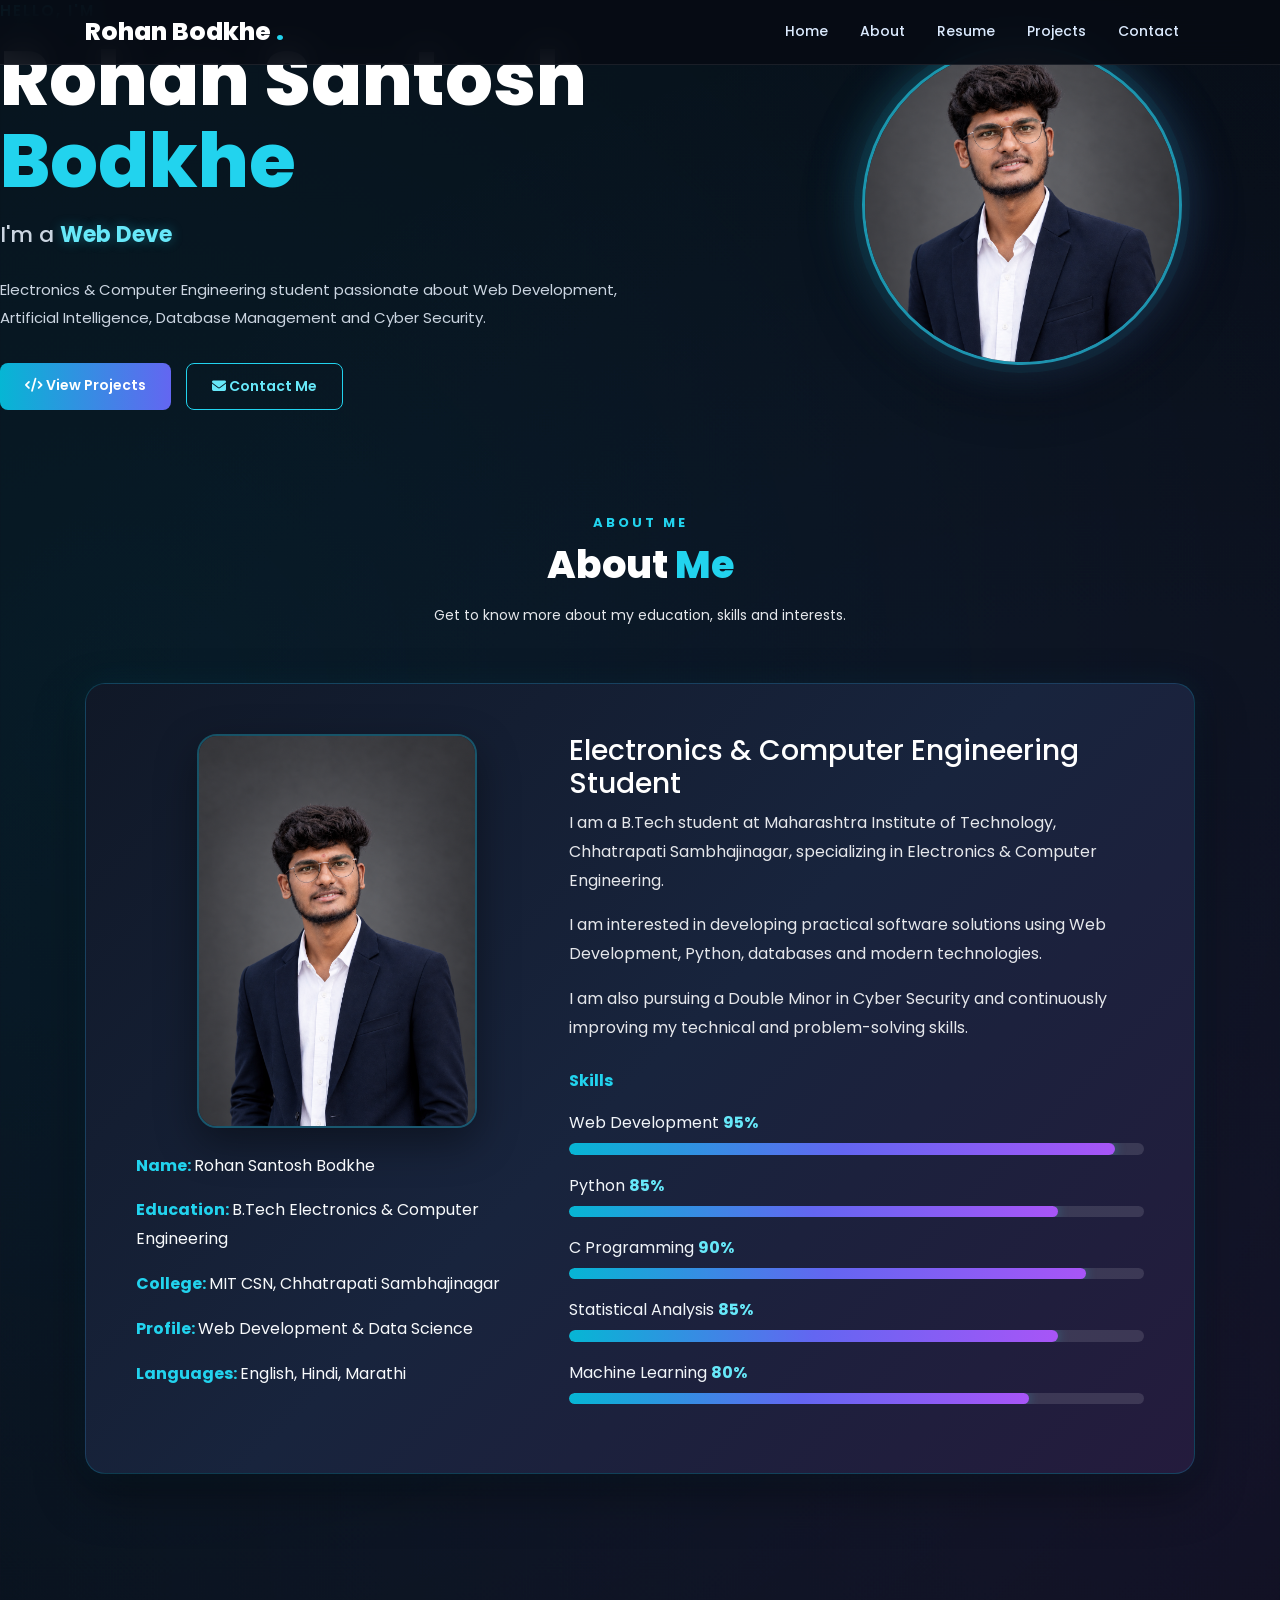
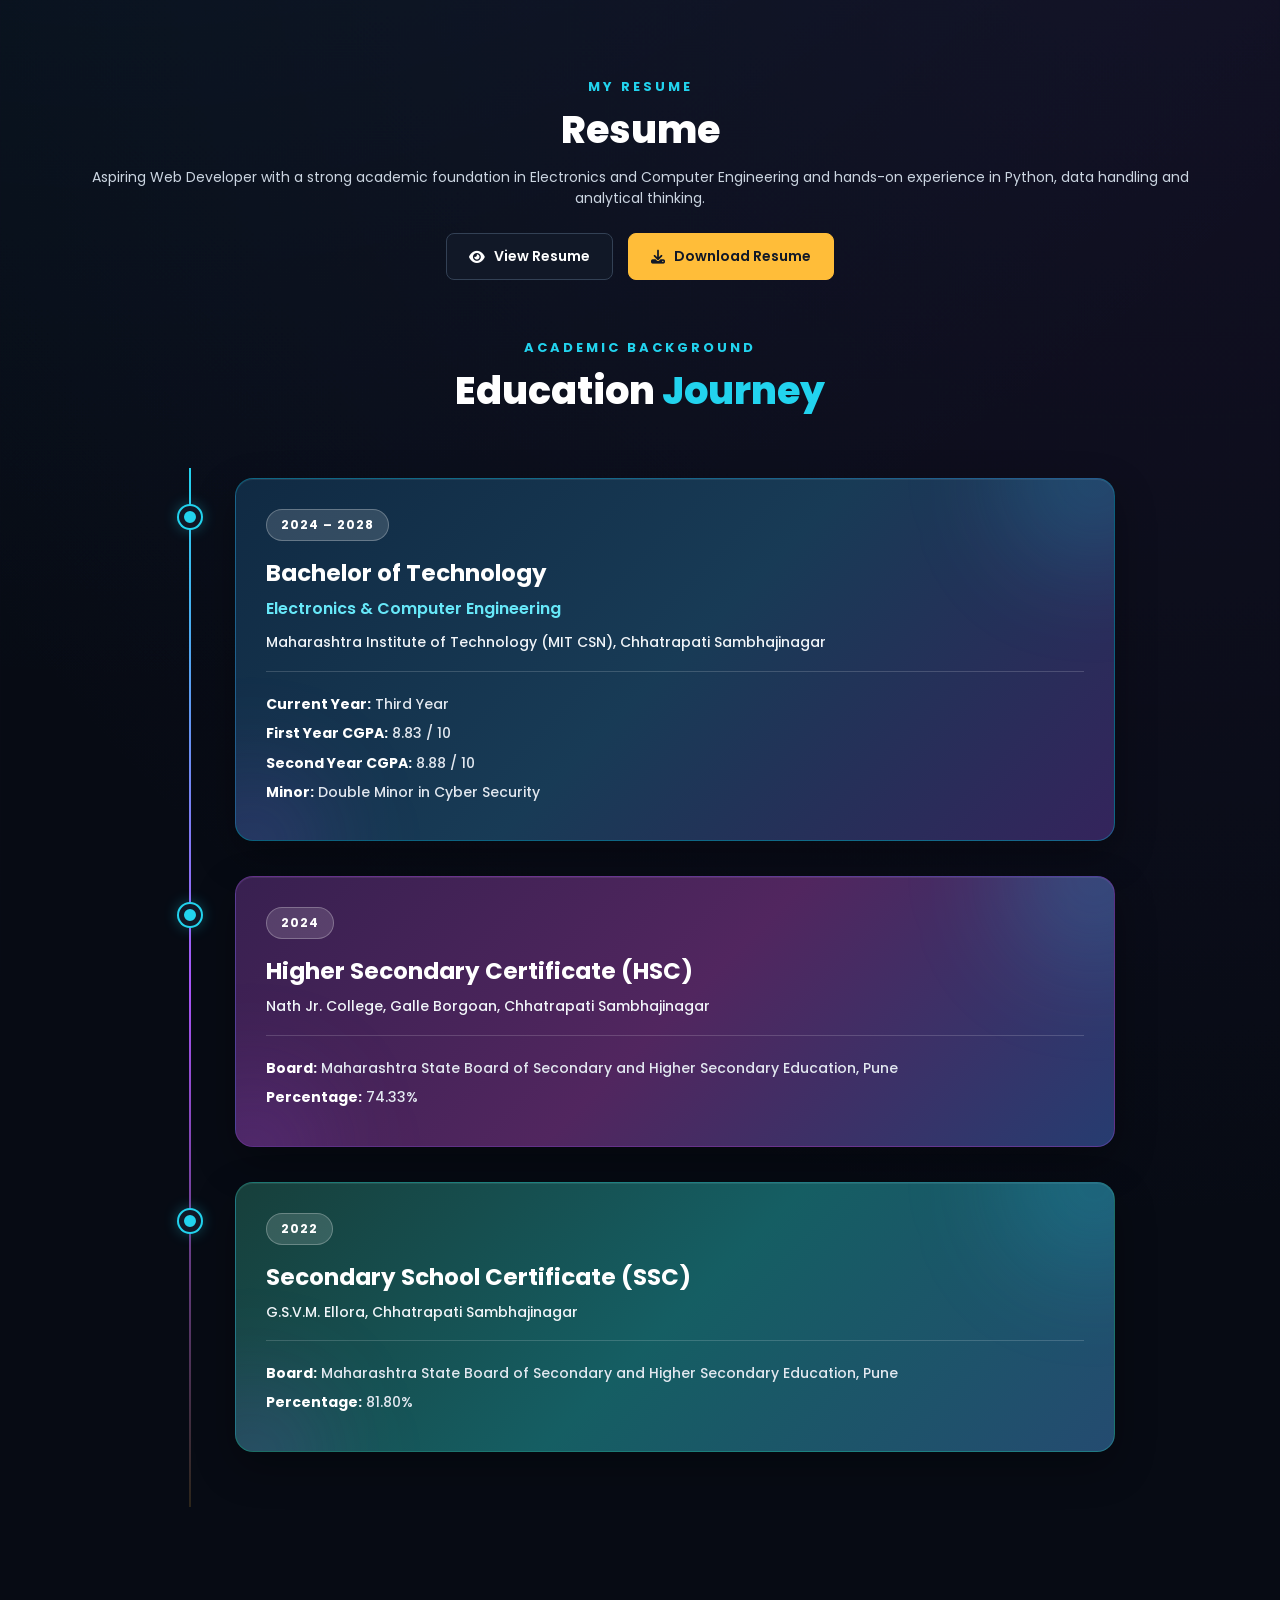
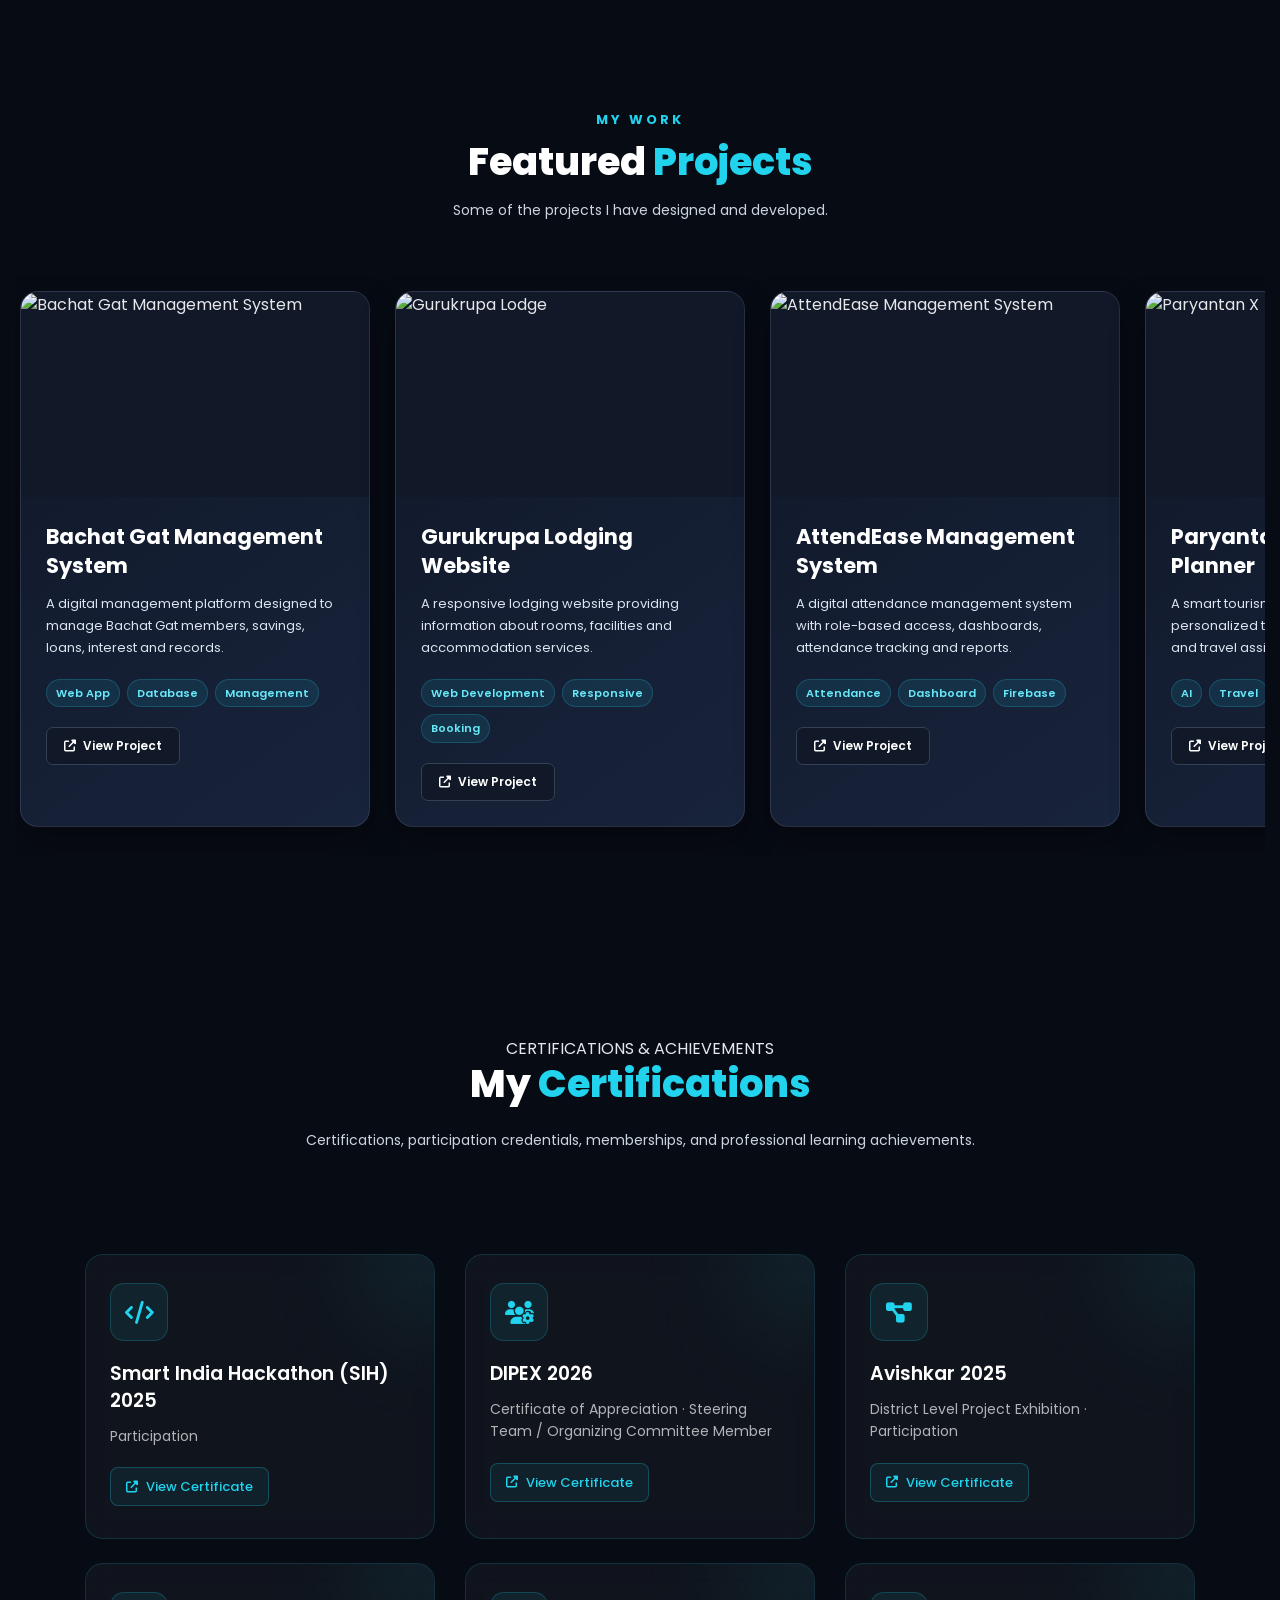
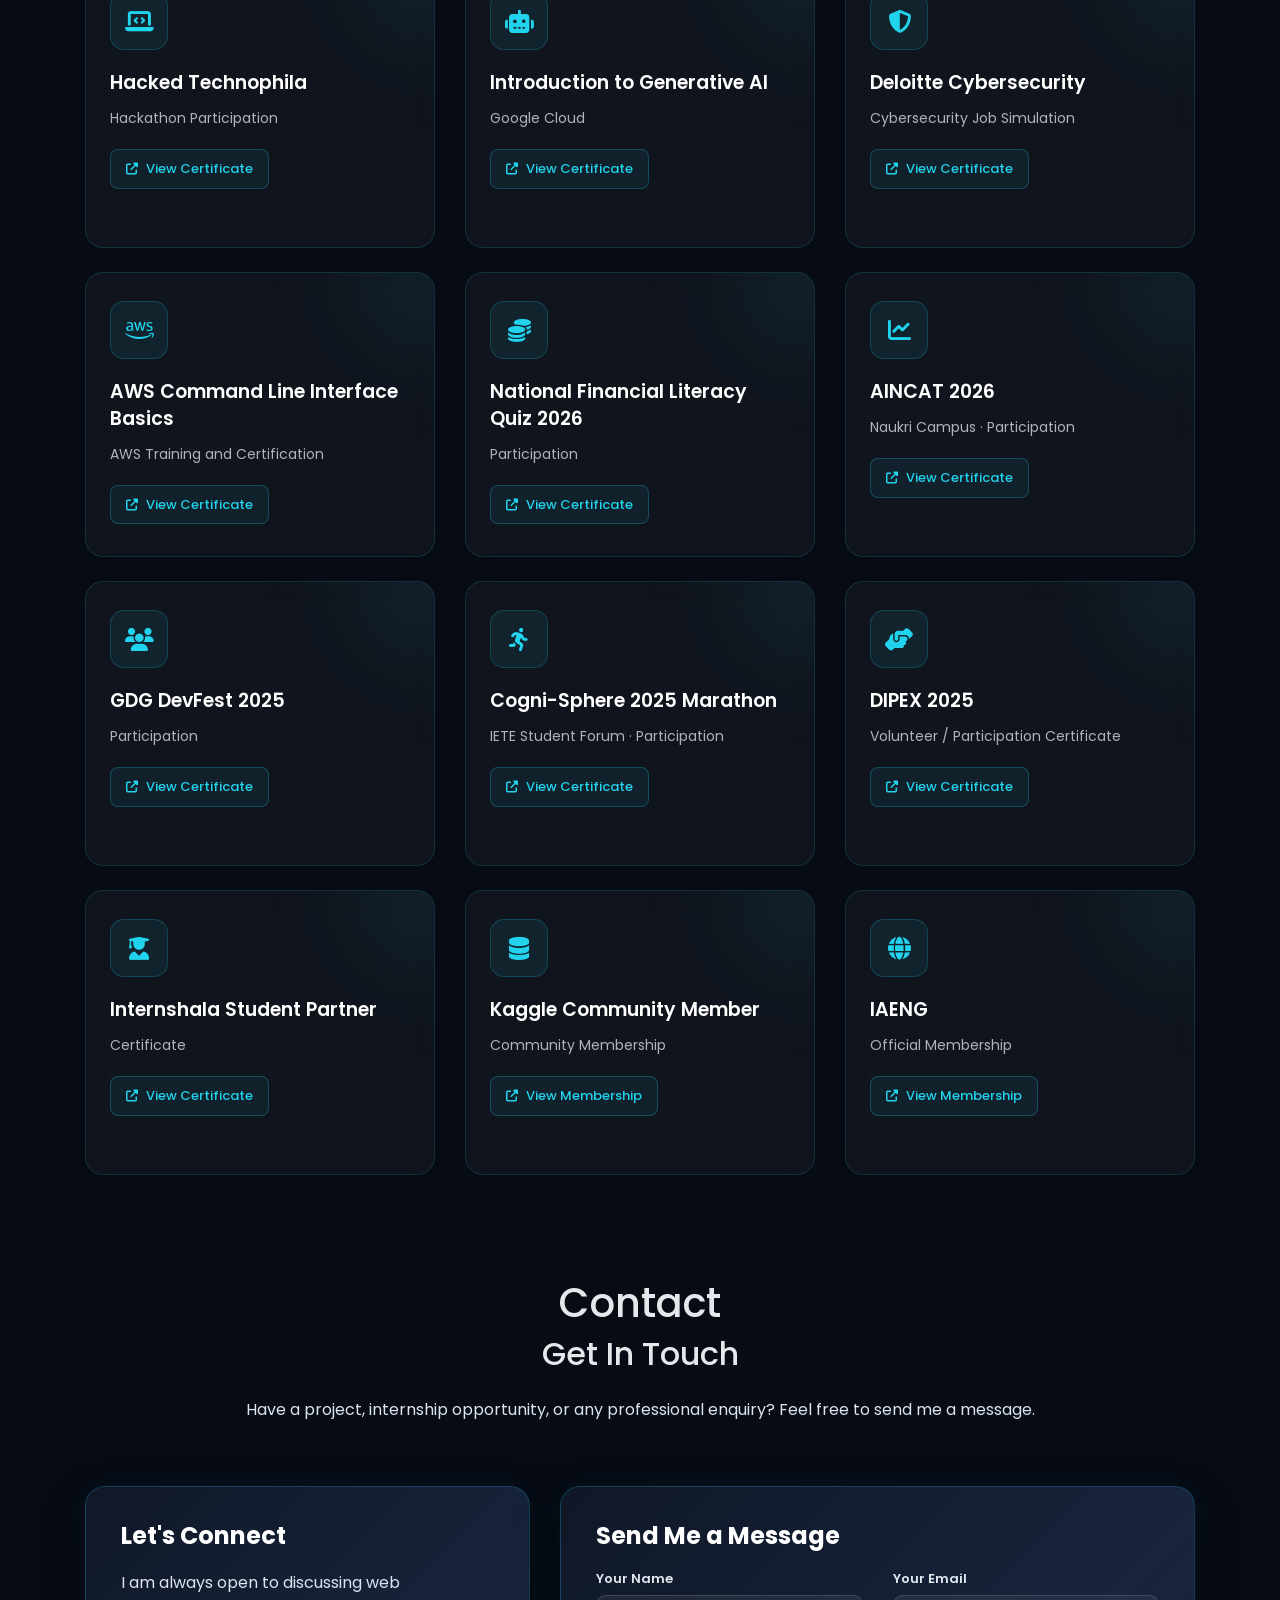
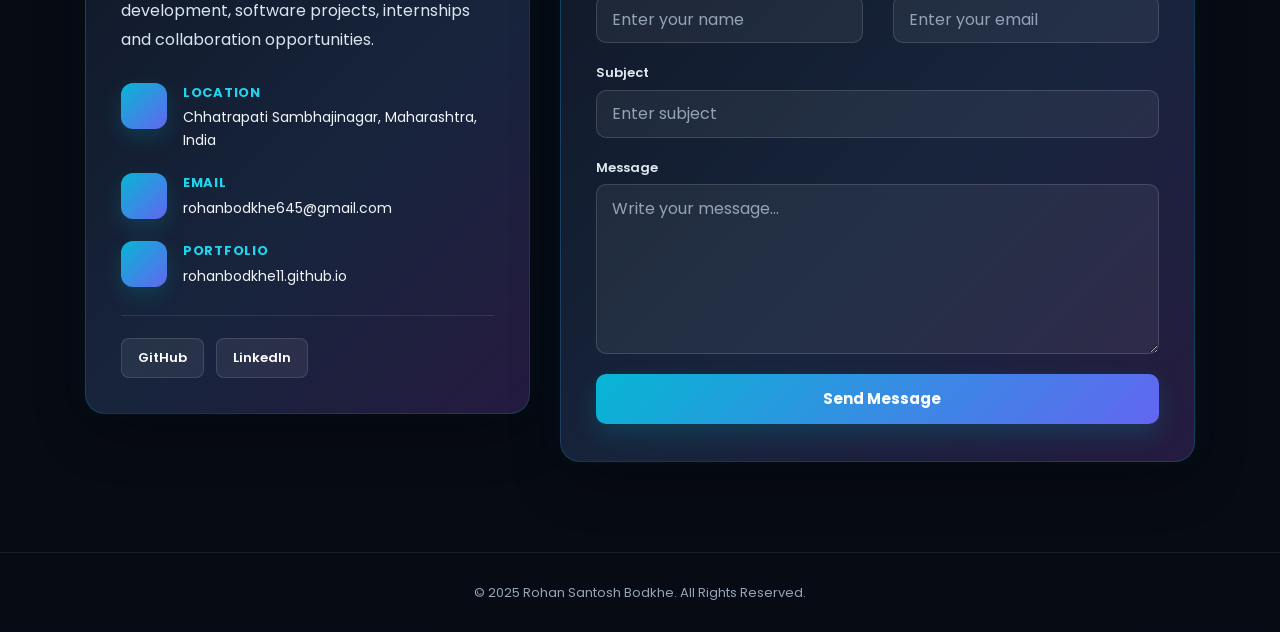
==== commit ea40ee0d: "Initial commit" ====
--- a/index.html
+++ b/index.html
@@ -141,19 +141,72 @@
             color: #ffffff;
         }
 
+/* =====================================================
+   HERO IMAGE
+===================================================== */
+
+.hero-image-wrapper {
+    position: relative;
+    z-index: 2;
+    display: flex;
+    align-items: center;
+    justify-content: center;
+}
+
+.hero-image-wrapper::before {
+    content: "";
+    position: absolute;
+    width: 330px;
+    height: 330px;
+    border-radius: 50%;
+    background: linear-gradient(
+        135deg,
+        rgba(34, 211, 238, 0.20),
+        rgba(168, 85, 247, 0.20)
+    );
+    filter: blur(25px);
+    z-index: -1;
+}
+
+.hero-profile-image {
+    width: 320px;
+    height: 320px;
+    object-fit: cover;
+    object-position: center;
+    border-radius: 50%;
+
+    border: 3px solid rgba(34, 211, 238, 0.65);
+
+    box-shadow:
+        0 0 0 8px rgba(34, 211, 238, 0.05),
+        0 20px 60px rgba(0, 0, 0, 0.45),
+        0 0 40px rgba(34, 211, 238, 0.20);
+
+    transition: all 0.4s ease;
+}
+
+.hero-profile-image:hover {
+    transform: translateY(-8px) scale(1.03);
+
+    box-shadow:
+        0 0 0 10px rgba(34, 211, 238, 0.07),
+        0 25px 70px rgba(0, 0, 0, 0.50),
+        0 0 55px rgba(34, 211, 238, 0.30);
+}
 
         /* =====================================================
            HERO
         ===================================================== */
 
-        #home-section {
-            min-height: 100vh;
-            display: flex;
-            align-items: center;
-            position: relative;
-            overflow: hidden;
-            padding-top: 80px;
-        }
+    #home-section {
+    min-height: 82vh;
+    display: flex;
+    align-items: center;
+    position: relative;
+    overflow: hidden;
+    padding-top: 75px;
+    padding-bottom: 45px;
+}
 
         #home-section::before {
             content: "";
@@ -822,6 +875,21 @@
 
         @media (max-width: 768px) {
 
+  #home-section {
+    min-height: auto;
+    padding-top: 110px;
+    padding-bottom: 65px;
+}
+
+.hero-image-wrapper {
+    margin-top: 45px !important;
+}
+
+.hero-profile-image {
+    width: 250px;
+    height: 250px;
+}
+
             .section-padding,
             #resume-section,
             .projects-section {
@@ -883,6 +951,20 @@
 
         @media (max-width: 480px) {
 
+#home-section {
+    padding-top: 100px;
+    padding-bottom: 55px;
+}
+
+.hero-profile-image {
+    width: 220px;
+    height: 220px;
+}
+
+.hero-image-wrapper::before {
+    width: 240px;
+    height: 240px;
+}
             .hero-title {
                 font-size: 38px;
             }
@@ -1340,6 +1422,214 @@
         padding: 45px 0 20px;
     }
 }
+
+/* ================================
+   CERTIFICATIONS SECTION
+================================ */
+
+.certification-section {
+    padding: 80px 0;
+}
+
+/* Certification Card */
+.certification-card {
+    height: 100%;
+    min-height: 285px;
+    padding: 28px 24px;
+    position: relative;
+    overflow: hidden;
+
+    background: rgba(255, 255, 255, 0.04);
+    border: 1px solid rgba(34, 211, 238, 0.15);
+    border-radius: 18px;
+
+    backdrop-filter: blur(12px);
+    -webkit-backdrop-filter: blur(12px);
+
+    transition: all 0.35s ease;
+}
+
+/* Glow */
+.certification-card::before {
+    content: "";
+    position: absolute;
+    width: 160px;
+    height: 160px;
+    border-radius: 50%;
+
+    background: rgba(34, 211, 238, 0.08);
+    filter: blur(50px);
+
+    top: -80px;
+    right: -80px;
+
+    pointer-events: none;
+}
+
+/* Hover */
+.certification-card:hover {
+    transform: translateY(-8px);
+
+    border-color: rgba(34, 211, 238, 0.45);
+
+    box-shadow:
+        0 15px 40px rgba(0, 0, 0, 0.35),
+        0 0 25px rgba(34, 211, 238, 0.08);
+}
+
+/* Icon */
+.certification-icon {
+    width: 58px;
+    height: 58px;
+
+    display: flex;
+    align-items: center;
+    justify-content: center;
+
+    margin-bottom: 20px;
+
+    border-radius: 14px;
+
+    background: rgba(34, 211, 238, 0.08);
+    border: 1px solid rgba(34, 211, 238, 0.20);
+
+    color: #22d3ee;
+    font-size: 23px;
+
+    position: relative;
+    z-index: 2;
+}
+
+.certification-card:hover .certification-icon {
+    background: rgba(34, 211, 238, 0.14);
+    border-color: rgba(34, 211, 238, 0.4);
+}
+
+/* Content */
+.certification-content {
+    position: relative;
+    z-index: 2;
+}
+
+.certification-content h4 {
+    color: #ffffff;
+
+    font-size: 19px;
+    font-weight: 600;
+    line-height: 1.4;
+
+    margin-bottom: 10px;
+}
+
+.certification-issuer {
+    color: rgba(255, 255, 255, 0.68);
+
+    font-size: 14px;
+    line-height: 1.6;
+
+    margin-bottom: 20px;
+}
+
+/* Button */
+.certification-btn {
+    display: inline-flex;
+    align-items: center;
+    gap: 8px;
+
+    padding: 9px 15px;
+
+    border-radius: 8px;
+
+    background: rgba(34, 211, 238, 0.07);
+    border: 1px solid rgba(34, 211, 238, 0.25);
+
+    color: #22d3ee;
+
+    font-size: 13px;
+    font-weight: 500;
+
+    text-decoration: none;
+
+    transition: all 0.3s ease;
+}
+
+.certification-btn:hover {
+    background: #22d3ee;
+    border-color: #22d3ee;
+
+    color: #07111f;
+
+    text-decoration: none;
+
+    transform: translateY(-2px);
+}
+
+.certification-btn i {
+    font-size: 12px;
+}
+
+
+
+/* ================================
+   RESPONSIVE
+================================ */
+
+@media (max-width: 991px) {
+
+    .certification-section {
+        padding: 70px 0;
+    }
+
+    .certification-card {
+        min-height: 270px;
+    }
+}
+
+
+@media (max-width: 768px) {
+
+    .certification-section {
+        padding: 65px 0;
+    }
+
+    .certification-card {
+        min-height: auto;
+        padding: 25px 20px;
+    }
+
+    .certification-content h4 {
+        font-size: 18px;
+    }
+}
+
+
+@media (max-width: 480px) {
+
+    .certification-section {
+        padding: 55px 0;
+    }
+
+    .certification-card {
+        padding: 22px 18px;
+        border-radius: 15px;
+    }
+
+    .certification-icon {
+        width: 52px;
+        height: 52px;
+        font-size: 21px;
+    }
+
+    .certification-content h4 {
+        font-size: 17px;
+    }
+
+    .certification-issuer {
+        font-size: 13px;
+    }
+}
+
+
     </style>
 </head>
 
@@ -1400,57 +1690,58 @@
          HERO
     ===================================================== -->
 
-    <section id="home-section">
-
-        <div class="container">
-
-            <div class="row align-items-center">
-
-                <div class="col-lg-8 hero-content">
-
-                    <div class="hero-small">
-                        HELLO, I'M
-                    </div>
-
-                    <h1 class="hero-title">
-                        Rohan Santosh <span>Bodkhe</span>
-                    </h1>
-
-                    <div class="hero-subtitle">
-                        I'm a
-                        <span id="typing-animation">
-                            Engineering Student
-                        </span>
-                    </div>
-
-                    <p class="hero-description">
-                        Electronics &amp; Computer Engineering student passionate
-                        about Web Development, Artificial Intelligence,
-                        Database Management and Cyber Security.
-                    </p>
-
-                    <div class="hero-buttons">
-
-                        <a href="#projects"
-                            class="hero-btn hero-btn-primary">
-                            <i class="fas fa-code"></i>
-                            View Projects
-                        </a>
-
-                        <a href="#contact-section"
-                            class="hero-btn hero-btn-outline">
-                            <i class="fas fa-envelope"></i>
-                            Contact Me
-                        </a>
-
-                    </div>
-
-                </div>
-
-            </div>
-
+ <div class="row align-items-center">
+
+    <!-- Hero Content -->
+    <div class="col-lg-7 hero-content">
+
+        <div class="hero-small">HELLO, I'M</div>
+
+        <h1 class="hero-title">
+            Rohan Santosh <span>Bodkhe</span>
+        </h1>
+
+        <div class="hero-subtitle">
+            I'm a
+            <span id="typing-animation">
+                Engineering Student
+            </span>
         </div>
 
+        <p class="hero-description">
+            Electronics &amp; Computer Engineering student passionate
+            about Web Development, Artificial Intelligence,
+            Database Management and Cyber Security.
+        </p>
+
+        <div class="hero-buttons">
+            <a href="#projects"
+               class="hero-btn hero-btn-primary">
+                <i class="fas fa-code"></i>
+                View Projects
+            </a>
+
+            <a href="#contact-section"
+               class="hero-btn hero-btn-outline">
+                <i class="fas fa-envelope"></i>
+                Contact Me
+            </a>
+        </div>
+
+    </div>
+
+    <!-- Hero Image -->
+    <div class="col-lg-5 hero-image-wrapper mt-5 mt-lg-0">
+
+        <img
+            src="images/about-me.png"
+            alt="Rohan Santosh Bodkhe"
+            class="hero-profile-image"
+            loading="eager">
+
+    </div>
+
+</div>
     </section>
 
 
@@ -2231,6 +2522,303 @@
         </div>
 
     </section>
+
+
+<!-- Certifications Section -->
+<section class="ftco-section certification-section" id="certification-section">
+    <div class="container">
+
+        <div class="row justify-content-center mb-5">
+            <div class="col-md-8 text-center">
+                <div class="section-heading">
+                    <span class="subheading">CERTIFICATIONS &amp; ACHIEVEMENTS</span>
+                    <h2 class="mb-4">My <span>Certifications</span></h2>
+                    <p>
+                        Certifications, participation credentials, memberships,
+                        and professional learning achievements.
+                    </p>
+                </div>
+            </div>
+        </div>
+
+        <div class="row">
+
+            <!-- 01 -->
+            <div class="col-md-6 col-lg-4 mb-4">
+                <div class="certification-card">
+                    <div class="certification-icon">
+                        <i class="fas fa-code"></i>
+                    </div>
+                    <div class="certification-content">
+                        <h4>Smart India Hackathon (SIH) 2025</h4>
+                        <p class="certification-issuer">Participation</p>
+                        <a href="#" class="certification-btn" target="_blank">
+                            <i class="fas fa-external-link-alt"></i>
+                            View Certificate
+                        </a>
+                    </div>
+                </div>
+            </div>
+
+            <!-- 02 -->
+            <div class="col-md-6 col-lg-4 mb-4">
+                <div class="certification-card">
+                    <div class="certification-icon">
+                        <i class="fas fa-users-cog"></i>
+                    </div>
+                    <div class="certification-content">
+                        <h4>DIPEX 2026</h4>
+                        <p class="certification-issuer">
+                            Certificate of Appreciation · Steering Team / Organizing Committee Member
+                        </p>
+                        <a href="#" class="certification-btn" target="_blank">
+                            <i class="fas fa-external-link-alt"></i>
+                            View Certificate
+                        </a>
+                    </div>
+                </div>
+            </div>
+
+            <!-- 03 -->
+            <div class="col-md-6 col-lg-4 mb-4">
+                <div class="certification-card">
+                    <div class="certification-icon">
+                        <i class="fas fa-project-diagram"></i>
+                    </div>
+                    <div class="certification-content">
+                        <h4>Avishkar 2025</h4>
+                        <p class="certification-issuer">
+                            District Level Project Exhibition · Participation
+                        </p>
+                        <a href="#" class="certification-btn" target="_blank">
+                            <i class="fas fa-external-link-alt"></i>
+                            View Certificate
+                        </a>
+                    </div>
+                </div>
+            </div>
+
+            <!-- 04 -->
+            <div class="col-md-6 col-lg-4 mb-4">
+                <div class="certification-card">
+                    <div class="certification-icon">
+                        <i class="fas fa-laptop-code"></i>
+                    </div>
+                    <div class="certification-content">
+                        <h4>Hacked Technophila</h4>
+                        <p class="certification-issuer">Hackathon Participation</p>
+                        <a href="#" class="certification-btn" target="_blank">
+                            <i class="fas fa-external-link-alt"></i>
+                            View Certificate
+                        </a>
+                    </div>
+                </div>
+            </div>
+
+            <!-- 05 -->
+            <div class="col-md-6 col-lg-4 mb-4">
+                <div class="certification-card">
+                    <div class="certification-icon">
+                        <i class="fas fa-robot"></i>
+                    </div>
+                    <div class="certification-content">
+                        <h4>Introduction to Generative AI</h4>
+                        <p class="certification-issuer">Google Cloud</p>
+                        <a href="#" class="certification-btn" target="_blank">
+                            <i class="fas fa-external-link-alt"></i>
+                            View Certificate
+                        </a>
+                    </div>
+                </div>
+            </div>
+
+            <!-- 06 -->
+            <div class="col-md-6 col-lg-4 mb-4">
+                <div class="certification-card">
+                    <div class="certification-icon">
+                        <i class="fas fa-shield-alt"></i>
+                    </div>
+                    <div class="certification-content">
+                        <h4>Deloitte Cybersecurity</h4>
+                        <p class="certification-issuer">Cybersecurity Job Simulation</p>
+                        <a href="#" class="certification-btn" target="_blank">
+                            <i class="fas fa-external-link-alt"></i>
+                            View Certificate
+                        </a>
+                    </div>
+                </div>
+            </div>
+
+            <!-- 07 -->
+            <div class="col-md-6 col-lg-4 mb-4">
+                <div class="certification-card">
+                    <div class="certification-icon">
+                        <i class="fab fa-aws"></i>
+                    </div>
+                    <div class="certification-content">
+                        <h4>AWS Command Line Interface Basics</h4>
+                        <p class="certification-issuer">
+                            AWS Training and Certification
+                        </p>
+                        <a href="#" class="certification-btn" target="_blank">
+                            <i class="fas fa-external-link-alt"></i>
+                            View Certificate
+                        </a>
+                    </div>
+                </div>
+            </div>
+
+            <!-- 08 -->
+            <div class="col-md-6 col-lg-4 mb-4">
+                <div class="certification-card">
+                    <div class="certification-icon">
+                        <i class="fas fa-coins"></i>
+                    </div>
+                    <div class="certification-content">
+                        <h4>National Financial Literacy Quiz 2026</h4>
+                        <p class="certification-issuer">Participation</p>
+                        <a href="#" class="certification-btn" target="_blank">
+                            <i class="fas fa-external-link-alt"></i>
+                            View Certificate
+                        </a>
+                    </div>
+                </div>
+            </div>
+
+            <!-- 09 -->
+            <div class="col-md-6 col-lg-4 mb-4">
+                <div class="certification-card">
+                    <div class="certification-icon">
+                        <i class="fas fa-chart-line"></i>
+                    </div>
+                    <div class="certification-content">
+                        <h4>AINCAT 2026</h4>
+                        <p class="certification-issuer">
+                            Naukri Campus · Participation
+                        </p>
+                        <a href="#" class="certification-btn" target="_blank">
+                            <i class="fas fa-external-link-alt"></i>
+                            View Certificate
+                        </a>
+                    </div>
+                </div>
+            </div>
+
+            <!-- 10 -->
+            <div class="col-md-6 col-lg-4 mb-4">
+                <div class="certification-card">
+                    <div class="certification-icon">
+                        <i class="fas fa-users"></i>
+                    </div>
+                    <div class="certification-content">
+                        <h4>GDG DevFest 2025</h4>
+                        <p class="certification-issuer">Participation</p>
+                        <a href="#" class="certification-btn" target="_blank">
+                            <i class="fas fa-external-link-alt"></i>
+                            View Certificate
+                        </a>
+                    </div>
+                </div>
+            </div>
+
+            <!-- 11 -->
+            <div class="col-md-6 col-lg-4 mb-4">
+                <div class="certification-card">
+                    <div class="certification-icon">
+                        <i class="fas fa-running"></i>
+                    </div>
+                    <div class="certification-content">
+                        <h4>Cogni-Sphere 2025 Marathon</h4>
+                        <p class="certification-issuer">
+                            IETE Student Forum · Participation
+                        </p>
+                        <a href="#" class="certification-btn" target="_blank">
+                            <i class="fas fa-external-link-alt"></i>
+                            View Certificate
+                        </a>
+                    </div>
+                </div>
+            </div>
+
+            <!-- 12 -->
+            <div class="col-md-6 col-lg-4 mb-4">
+                <div class="certification-card">
+                    <div class="certification-icon">
+                        <i class="fas fa-hands-helping"></i>
+                    </div>
+                    <div class="certification-content">
+                        <h4>DIPEX 2025</h4>
+                        <p class="certification-issuer">
+                            Volunteer / Participation Certificate
+                        </p>
+                        <a href="#" class="certification-btn" target="_blank">
+                            <i class="fas fa-external-link-alt"></i>
+                            View Certificate
+                        </a>
+                    </div>
+                </div>
+            </div>
+
+            <!-- 13 -->
+            <div class="col-md-6 col-lg-4 mb-4">
+                <div class="certification-card">
+                    <div class="certification-icon">
+                        <i class="fas fa-user-graduate"></i>
+                    </div>
+                    <div class="certification-content">
+                        <h4>Internshala Student Partner</h4>
+                        <p class="certification-issuer">
+                            Certificate
+                        </p>
+                        <a href="#" class="certification-btn" target="_blank">
+                            <i class="fas fa-external-link-alt"></i>
+                            View Certificate
+                        </a>
+                    </div>
+                </div>
+            </div>
+
+            <!-- 14 -->
+            <div class="col-md-6 col-lg-4 mb-4">
+                <div class="certification-card">
+                    <div class="certification-icon">
+                        <i class="fas fa-database"></i>
+                    </div>
+                    <div class="certification-content">
+                        <h4>Kaggle Community Member</h4>
+                        <p class="certification-issuer">
+                            Community Membership
+                        </p>
+                        <a href="#" class="certification-btn" target="_blank">
+                            <i class="fas fa-external-link-alt"></i>
+                            View Membership
+                        </a>
+                    </div>
+                </div>
+            </div>
+
+            <!-- 15 -->
+            <div class="col-md-6 col-lg-4 mb-4">
+                <div class="certification-card">
+                    <div class="certification-icon">
+                        <i class="fas fa-globe"></i>
+                    </div>
+                    <div class="certification-content">
+                        <h4>IAENG</h4>
+                        <p class="certification-issuer">
+                            Official Membership
+                        </p>
+                        <a href="#" class="certification-btn" target="_blank">
+                            <i class="fas fa-external-link-alt"></i>
+                            View Membership
+                        </a>
+                    </div>
+                </div>
+            </div>
+
+        </div>
+    </div>
+</section>
 
 
 <!-- ================= CONTACT SECTION ================= -->
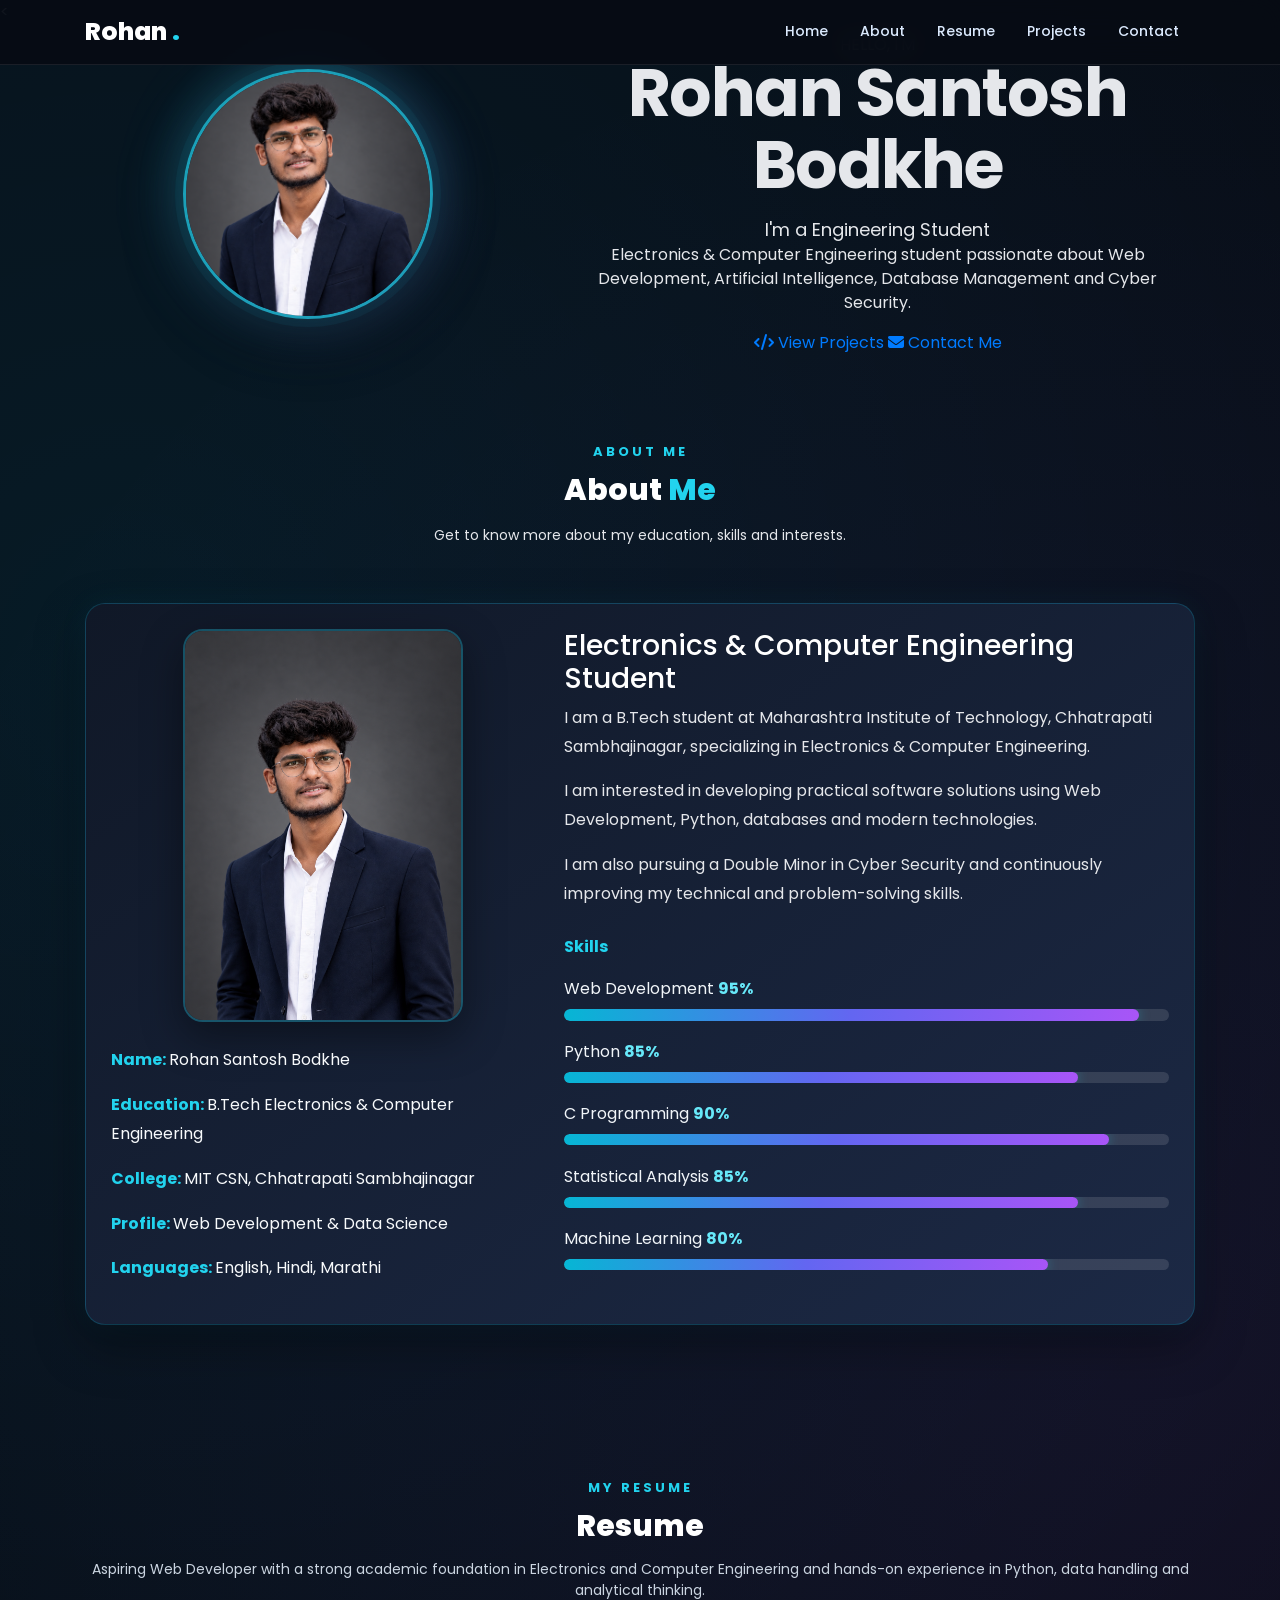
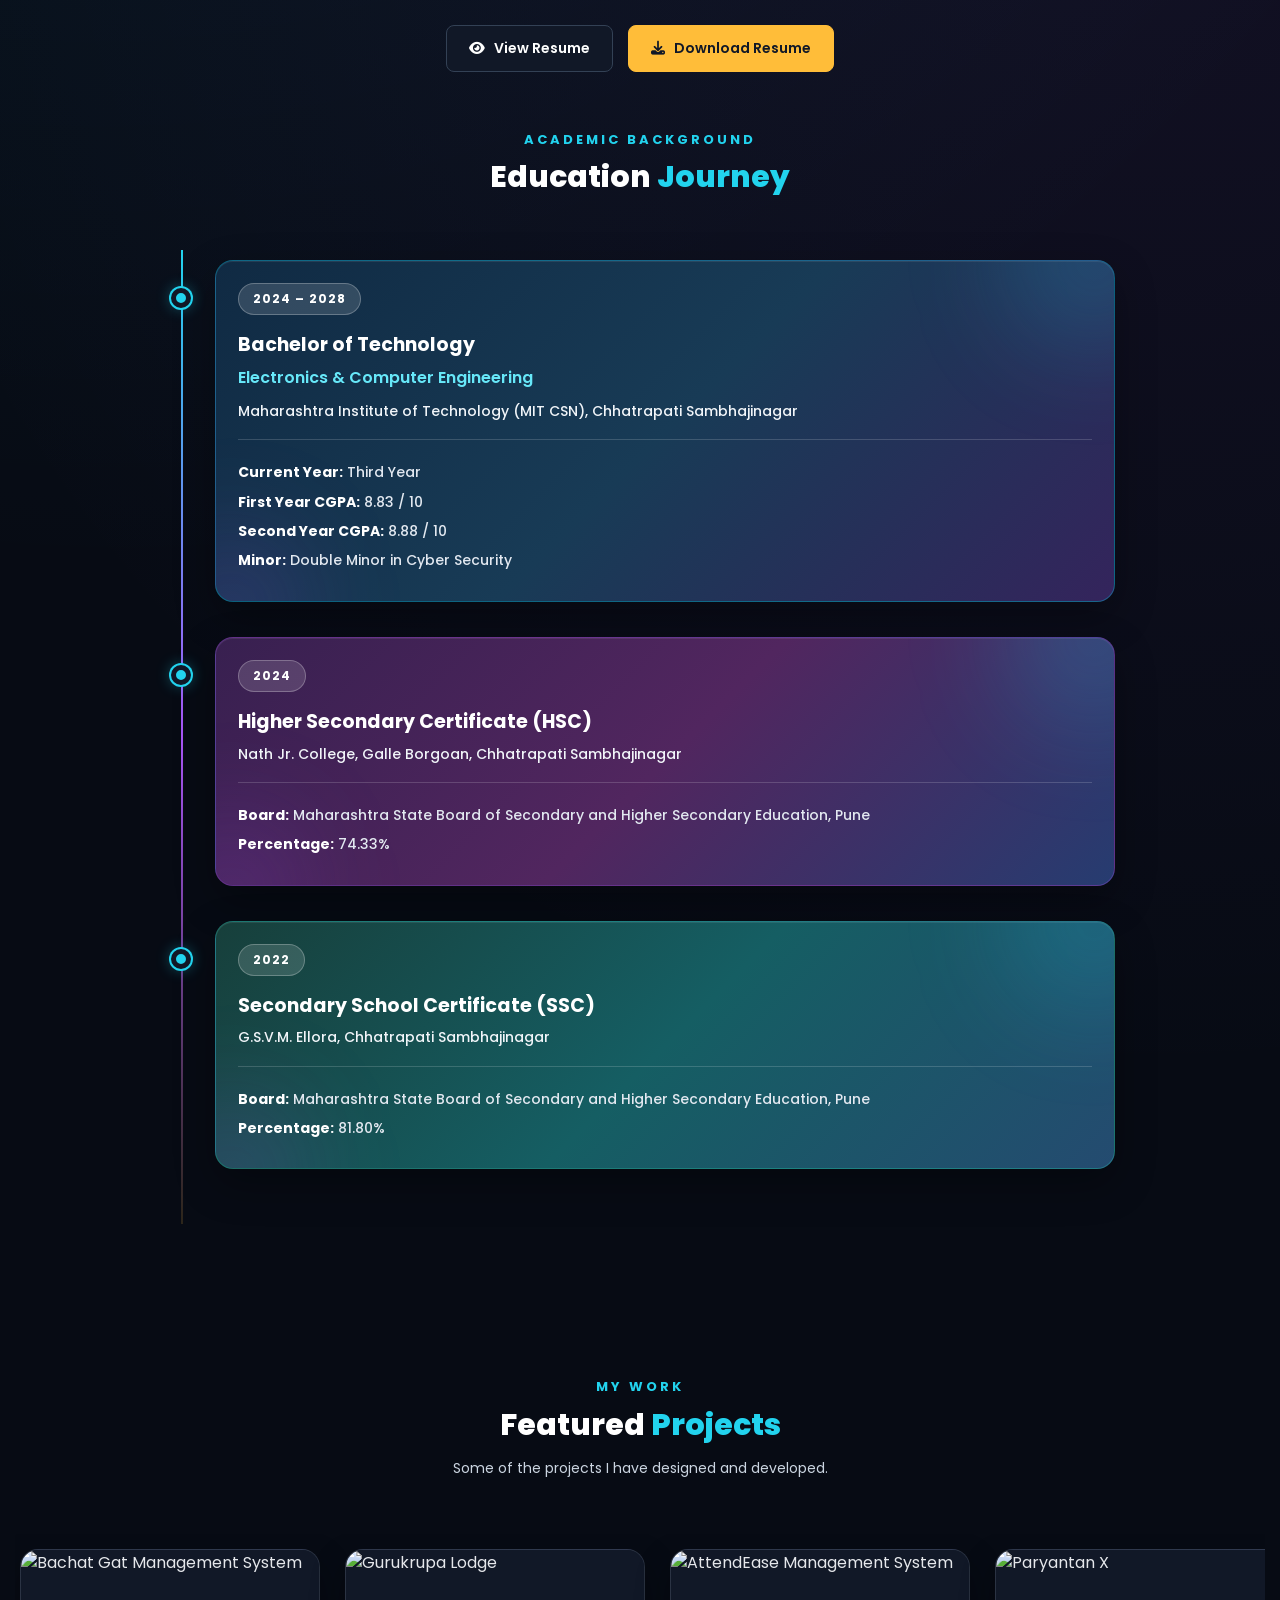
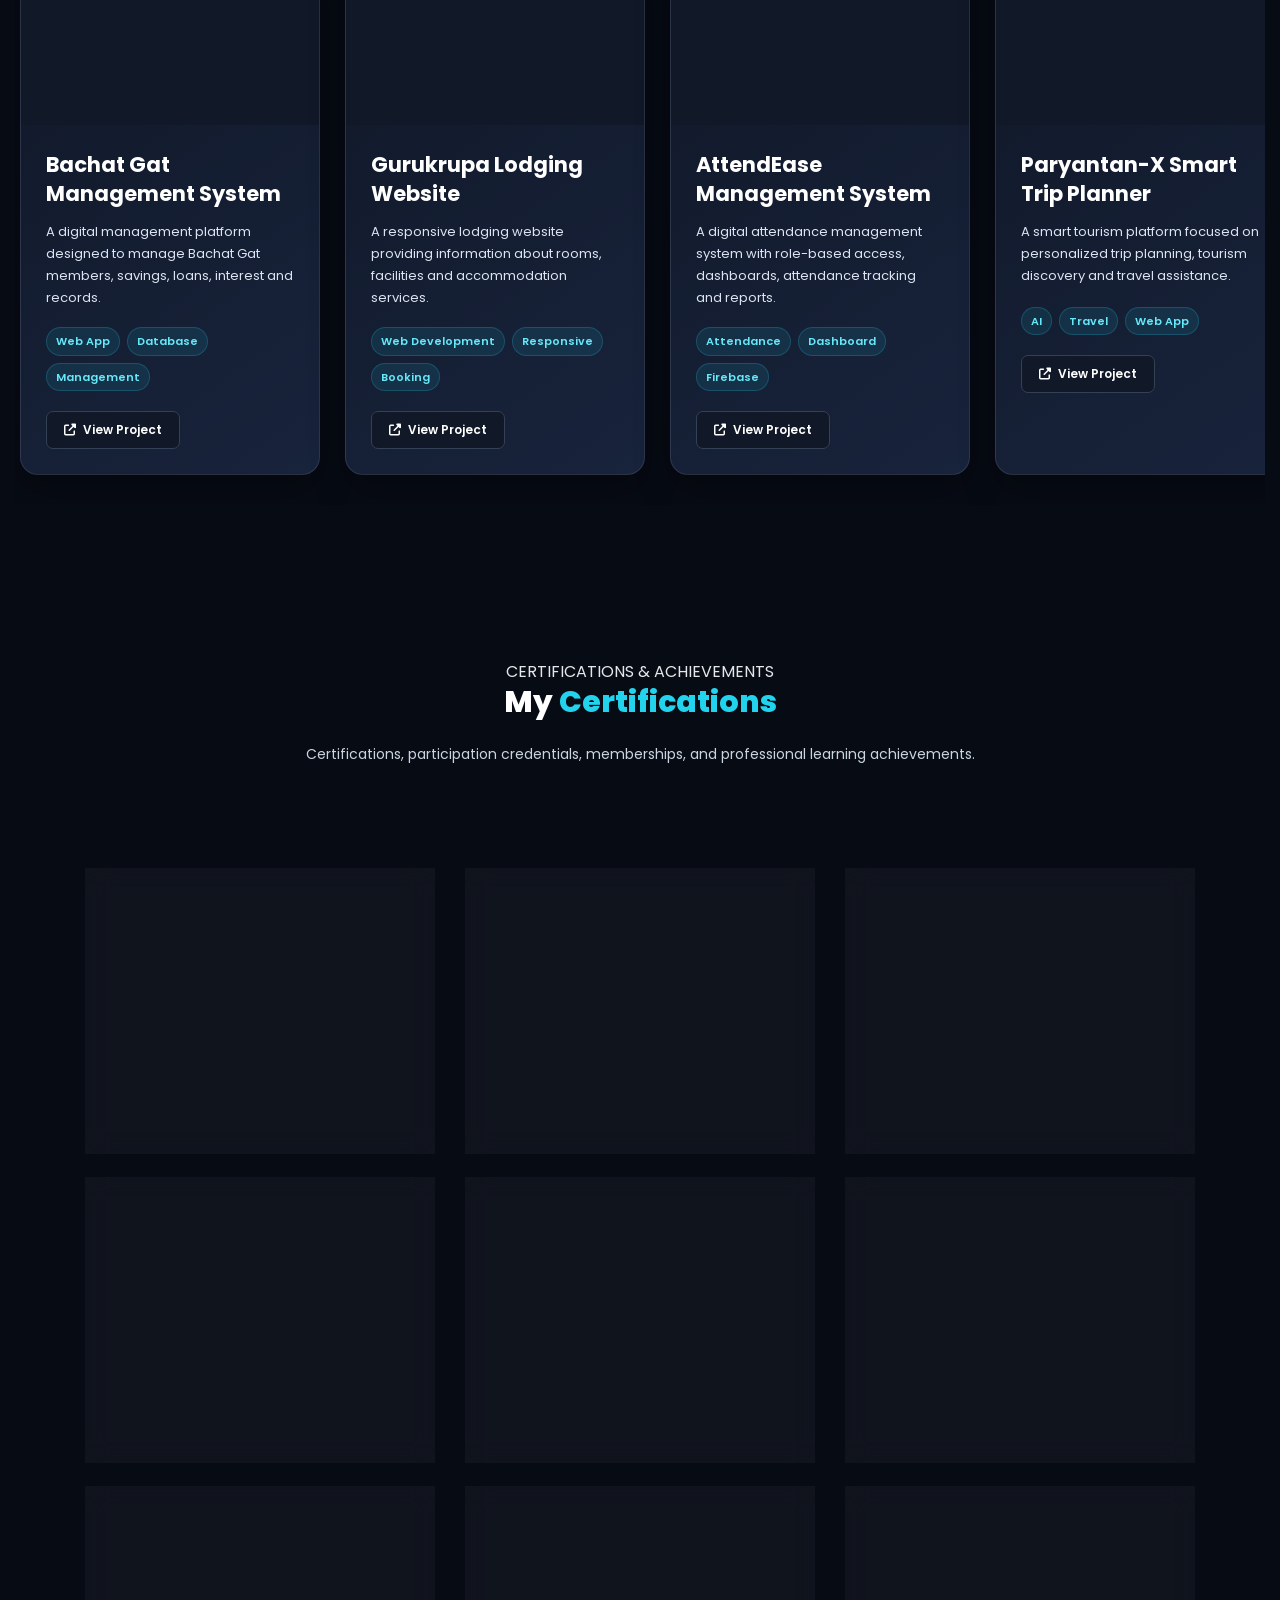
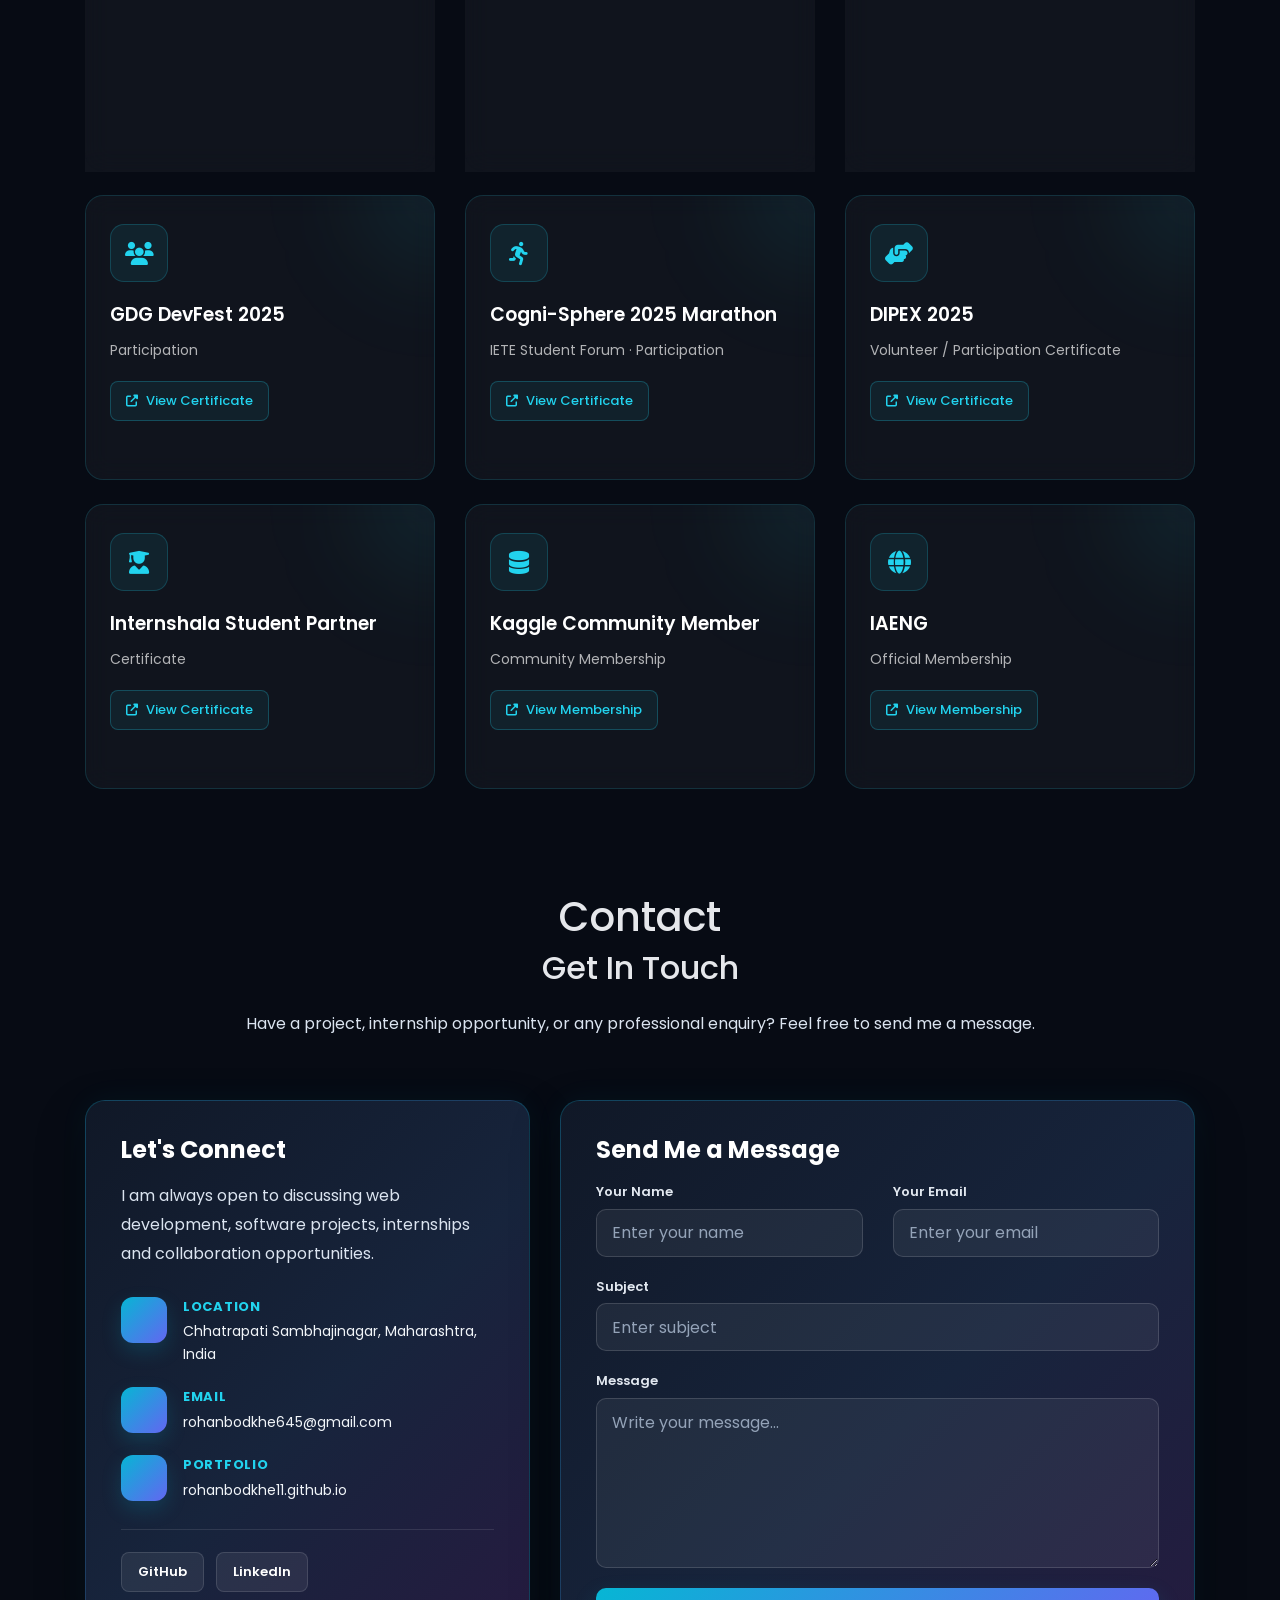
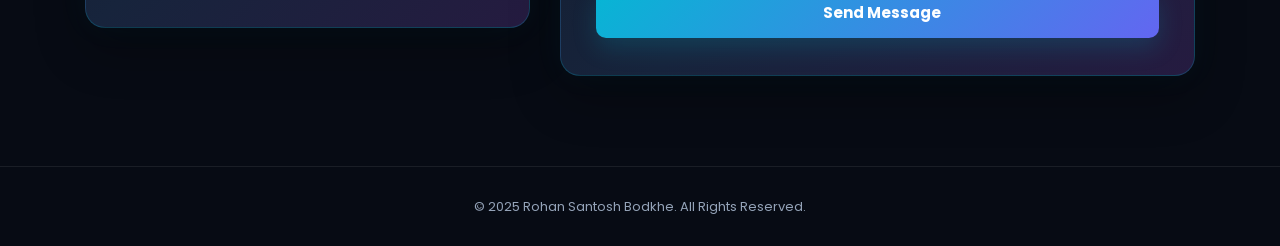
==== commit 00762a30: "Update index.html" ====
--- a/index.html
+++ b/index.html
@@ -198,121 +198,93 @@
            HERO
         ===================================================== */
 
-    #home-section {
-    min-height: 82vh;
+  
+
+        #/* =========================
+   HERO SECTION
+========================= */
+
+#home-section {
+    min-height: 100vh;
     display: flex;
     align-items: center;
     position: relative;
     overflow: hidden;
-    padding-top: 75px;
-    padding-bottom: 45px;
-}
-
-        #home-section::before {
-            content: "";
-            position: absolute;
-            width: 450px;
-            height: 450px;
-            background: rgba(0, 217, 255, .10);
-            filter: blur(100px);
-            border-radius: 50%;
-            left: -150px;
-            top: 20%;
-        }
-
-        #home-section::after {
-            content: "";
-            position: absolute;
-            width: 450px;
-            height: 450px;
-            background: rgba(168, 85, 247, .10);
-            filter: blur(100px);
-            border-radius: 50%;
-            right: -150px;
-            bottom: 10%;
-        }
-
-        .hero-content {
-            position: relative;
-            z-index: 2;
-        }
-
-        .hero-small {
-            color: #22d3ee;
-            font-size: 15px;
-            font-weight: 600;
-            letter-spacing: 2px;
-            margin-bottom: 15px;
-        }
-
-        .hero-title {
-            color: #ffffff;
-            font-size: clamp(42px, 7vw, 75px);
-            font-weight: 800;
-            line-height: 1.1;
-            margin-bottom: 15px;
-        }
-
-        .hero-title span {
-            color: #22d3ee;
-        }
-
-        .hero-subtitle {
-            color: #cbd5e1;
-            font-size: 22px;
-            font-weight: 500;
-            margin-bottom: 25px;
-        }
-
-        #typing-animation {
-            color: #67e8f9 !important;
-            font-weight: 700;
-            text-shadow: 0 0 12px rgba(34,211,238,.35);
-        }
-
-        .hero-description {
-            max-width: 650px;
-            color: #cbd5e1;
-            line-height: 1.9;
-            font-size: 15px;
-            margin-bottom: 30px;
-        }
-
-        .hero-buttons {
-            display: flex;
-            gap: 15px;
-            flex-wrap: wrap;
-        }
-
-        .hero-btn {
-            padding: 12px 25px;
-            border-radius: 8px;
-            font-size: 14px;
-            font-weight: 600;
-            transition: .3s ease;
-        }
-
-        .hero-btn-primary {
-            background: linear-gradient(90deg,#06b6d4,#6366f1);
-            color: #ffffff !important;
-        }
-
-        .hero-btn-primary:hover {
-            transform: translateY(-3px);
-            box-shadow: 0 10px 30px rgba(6,182,212,.25);
-        }
-
-        .hero-btn-outline {
-            border: 1px solid #22d3ee;
-            color: #67e8f9 !important;
-        }
-
-        .hero-btn-outline:hover {
-            background: #22d3ee;
-            color: #07111d !important;
-        }
-
-
+
+    /* Space for fixed navbar */
+    padding-top: 125px;
+    padding-bottom: 70px;
+}
+
+/* Hero content - LEFT on desktop */
+.hero-content {
+    position: relative;
+    z-index: 2;
+}
+
+/* Hero image - RIGHT on desktop */
+.hero-image-wrapper {
+    position: relative;
+    z-index: 2;
+
+    display: flex;
+    align-items: center;
+    justify-content: center;
+
+    min-height: 400px;
+}
+
+/* Glow behind image */
+.hero-image-wrapper::before {
+    content: "";
+    position: absolute;
+
+    width: 340px;
+    height: 340px;
+
+    border-radius: 50%;
+
+    background: linear-gradient(
+        135deg,
+        rgba(34, 211, 238, 0.20),
+        rgba(168, 85, 247, 0.20)
+    );
+
+    filter: blur(28px);
+
+    z-index: -1;
+}
+
+/* Circular profile image */
+.hero-profile-image {
+    display: block;
+
+    width: 320px;
+    height: 320px;
+
+    object-fit: cover;
+    object-position: center;
+
+    border-radius: 50%;
+
+    border: 3px solid rgba(34, 211, 238, 0.70);
+
+    box-shadow:
+        0 0 0 8px rgba(34, 211, 238, 0.05),
+        0 20px 60px rgba(0, 0, 0, 0.45),
+        0 0 45px rgba(34, 211, 238, 0.25);
+
+    transition: all 0.4s ease;
+}
+
+.hero-profile-image:hover {
+    transform: translateY(-8px) scale(1.03);
+
+    box-shadow:
+        0 0 0 10px rgba(34, 211, 238, 0.07),
+        0 25px 70px rgba(0, 0, 0, 0.50),
+        0 0 60px rgba(34, 211, 238, 0.30);
+}
         /* =====================================================
            ABOUT SECTION
         ===================================================== */
@@ -873,8 +845,75 @@
            MOBILE
         ===================================================== */
 
-        @media (max-width: 768px) {
-
+      
+@media (max-width: 768px) {
+
+    /* =========================
+
+
+    #home-section {
+        min-height: auto;
+
+        /* Prevent name from going behind navbar */
+        padding-top: 115px;
+        padding-bottom: 65px;
+    }
+
+    /*
+       Image comes FIRST on mobile
+    */
+    .hero-image-wrapper {
+        order: 1 !important;
+
+        min-height: auto;
+
+        margin-top: 15px;
+        margin-bottom: 45px;
+
+        display: flex;
+        justify-content: center;
+        align-items: center;
+    }
+
+    /*
+       Information comes BELOW image
+    */
+    .hero-content {
+        order: 2 !important;
+
+        text-align: center;
+    }
+
+    .hero-profile-image {
+        width: 250px;
+        height: 250px;
+    }
+
+    .hero-image-wrapper::before {
+        width: 270px;
+        height: 270px;
+    }
+
+    .hero-title {
+        font-size: 42px;
+        line-height: 1.15;
+    }
+
+    .hero-subtitle {
+        margin-top: 15px;
+    }
+
+    .hero-description {
+        margin-left: auto;
+        margin-right: auto;
+        max-width: 600px;
+    }
+
+    .hero-buttons {
+        justify-content: center;
+        flex-wrap: wrap;
+    }
+}
   #home-section {
     min-height: auto;
     padding-top: 110px;
@@ -909,9 +948,24 @@
                 );
             }
 
-            .hero-title {
-                font-size: 45px;
-            }
+        .hero-title {
+    font-size: clamp(42px, 5.2vw, 68px);
+    line-height: 1.08;
+    font-weight: 700;
+    letter-spacing: -1.5px;
+
+    margin: 0 0 15px 0;
+
+    width: 100%;
+    max-width: 100%;
+
+    white-space: normal;
+    overflow-wrap: normal;
+    word-break: normal;
+
+    position: relative;
+    z-index: 5;
+}
 
             .hero-subtitle {
                 font-size: 18px;
@@ -1630,6 +1684,7 @@
 }
 
 
+
     </style>
 </head>
 
@@ -1644,7 +1699,7 @@
         <div class="container">
 
             <a class="navbar-brand" href="#home-section">
-                Rohan Bodkhe <span>.</span>
+                Rohan <span>.</span>
             </a>
 
             <button class="navbar-toggler"
@@ -1689,61 +1744,76 @@
     <!-- =====================================================
          HERO
     ===================================================== -->
-
- <div class="row align-items-center">
-
-    <!-- Hero Content -->
-    <div class="col-lg-7 hero-content">
-
-        <div class="hero-small">HELLO, I'M</div>
-
-        <h1 class="hero-title">
-            Rohan Santosh <span>Bodkhe</span>
-        </h1>
-
-        <div class="hero-subtitle">
-            I'm a
-            <span id="typing-animation">
-                Engineering Student
-            </span>
+<<section id="home-section">
+
+    <div class="container">
+
+        <div class="row align-items-center">
+
+            <!-- =========================
+                 HERO INFORMATION - LEFT
+            ========================== -->
+            <div class="col-lg-7 hero-content order-2 order-lg-1">
+
+                <div class="hero-small">
+                    HELLO, I'M
+                </div>
+
+                <h1 class="hero-title">
+                    Rohan Santosh <span>Bodkhe</span>
+                </h1>
+
+                <div class="hero-subtitle">
+                    I'm a
+                    <span id="typing-animation">
+                        Engineering Student
+                    </span>
+                </div>
+
+                <p class="hero-description">
+                    Electronics &amp; Computer Engineering student
+                    passionate about Web Development, Artificial
+                    Intelligence, Database Management and Cyber Security.
+                </p>
+
+                <div class="hero-buttons">
+
+                    <a href="#projects"
+                       class="hero-btn hero-btn-primary">
+                        <i class="fas fa-code"></i>
+                        View Projects
+                    </a>
+
+                    <a href="#contact-section"
+                       class="hero-btn hero-btn-outline">
+                        <i class="fas fa-envelope"></i>
+                        Contact Me
+                    </a>
+
+                </div>
+
+            </div>
+
+
+            <!-- =========================
+                 HERO IMAGE - RIGHT
+            ========================== -->
+            <div class="col-lg-5 hero-image-wrapper
+                        order-1 order-lg-2">
+
+                <img
+                    src="images/about-me.png"
+                    alt="Rohan Santosh Bodkhe"
+                    class="hero-profile-image"
+                    loading="eager">
+
+            </div>
+
         </div>
 
-        <p class="hero-description">
-            Electronics &amp; Computer Engineering student passionate
-            about Web Development, Artificial Intelligence,
-            Database Management and Cyber Security.
-        </p>
-
-        <div class="hero-buttons">
-            <a href="#projects"
-               class="hero-btn hero-btn-primary">
-                <i class="fas fa-code"></i>
-                View Projects
-            </a>
-
-            <a href="#contact-section"
-               class="hero-btn hero-btn-outline">
-                <i class="fas fa-envelope"></i>
-                Contact Me
-            </a>
-        </div>
-
     </div>
 
-    <!-- Hero Image -->
-    <div class="col-lg-5 hero-image-wrapper mt-5 mt-lg-0">
-
-        <img
-            src="images/about-me.png"
-            alt="Rohan Santosh Bodkhe"
-            class="hero-profile-image"
-            loading="eager">
-
-    </div>
-
-</div>
-    </section>
-
+</section>
 
     <!-- =====================================================
          ABOUT
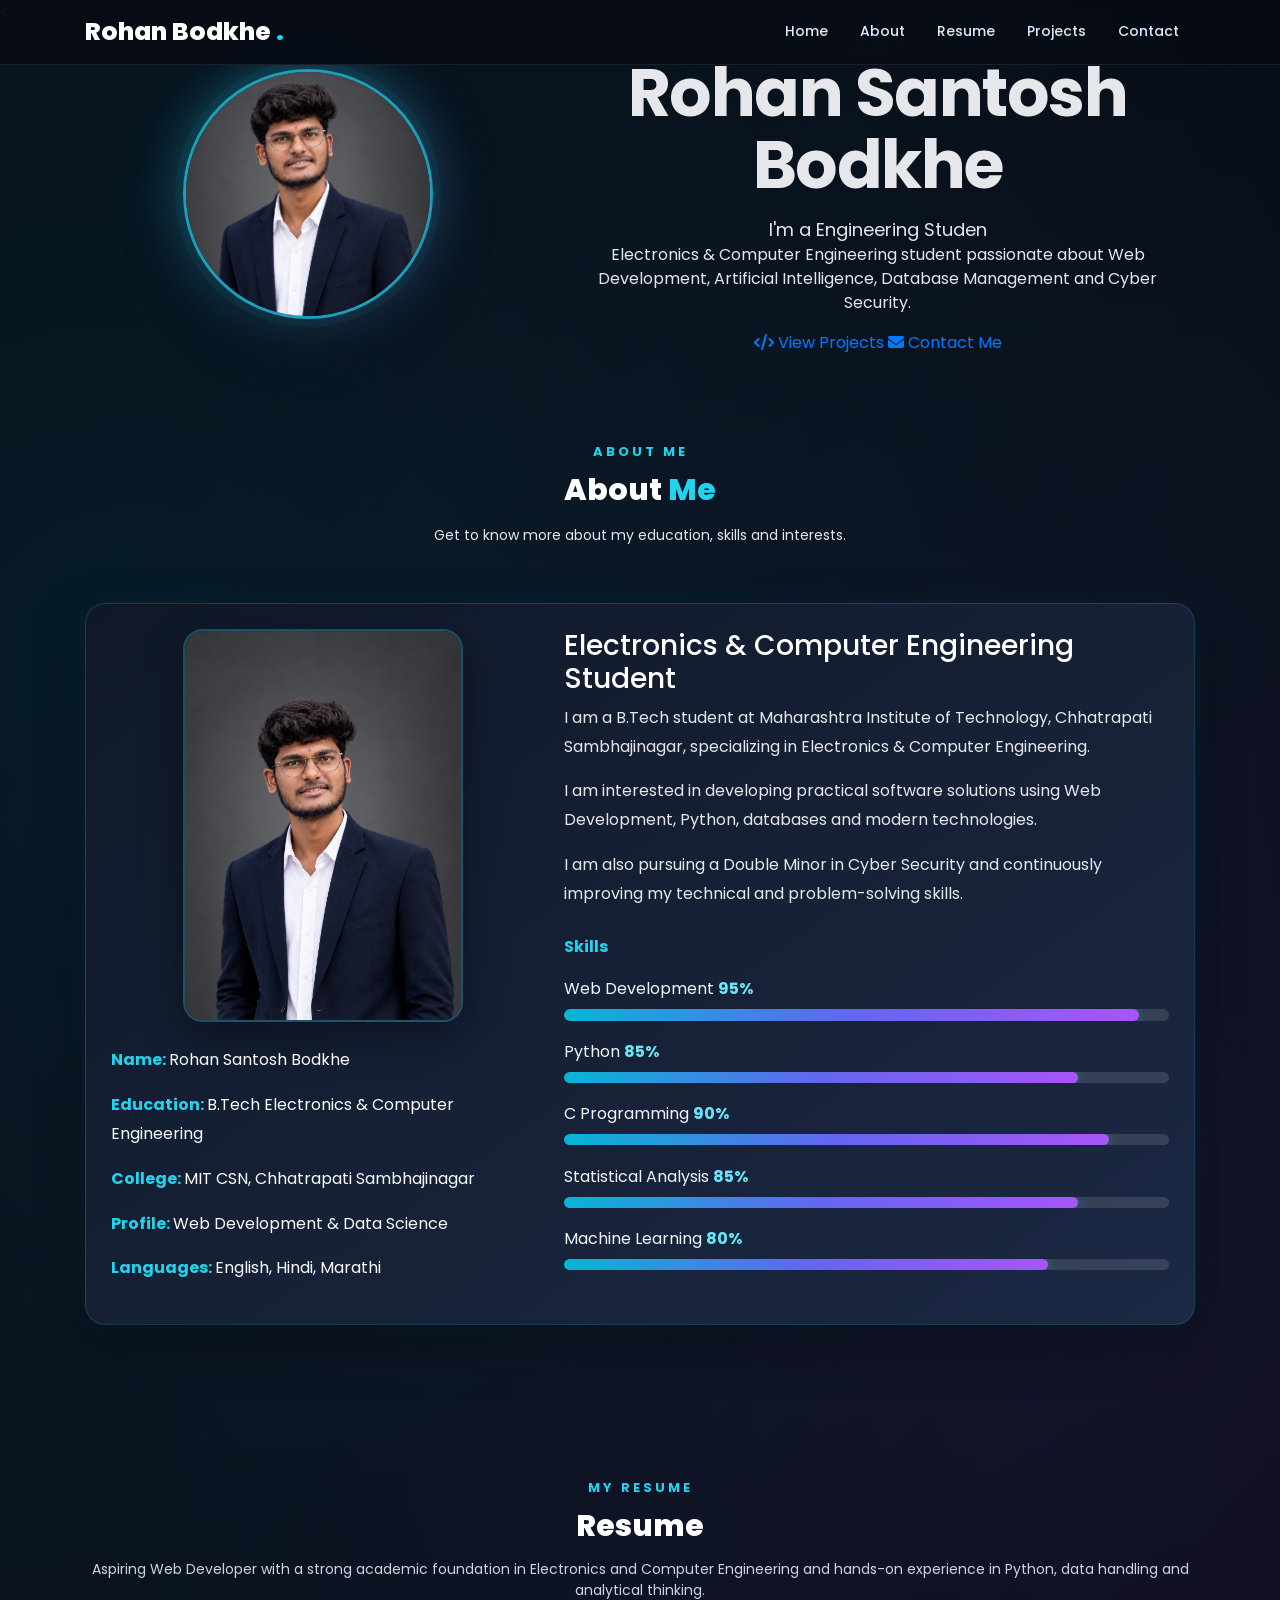
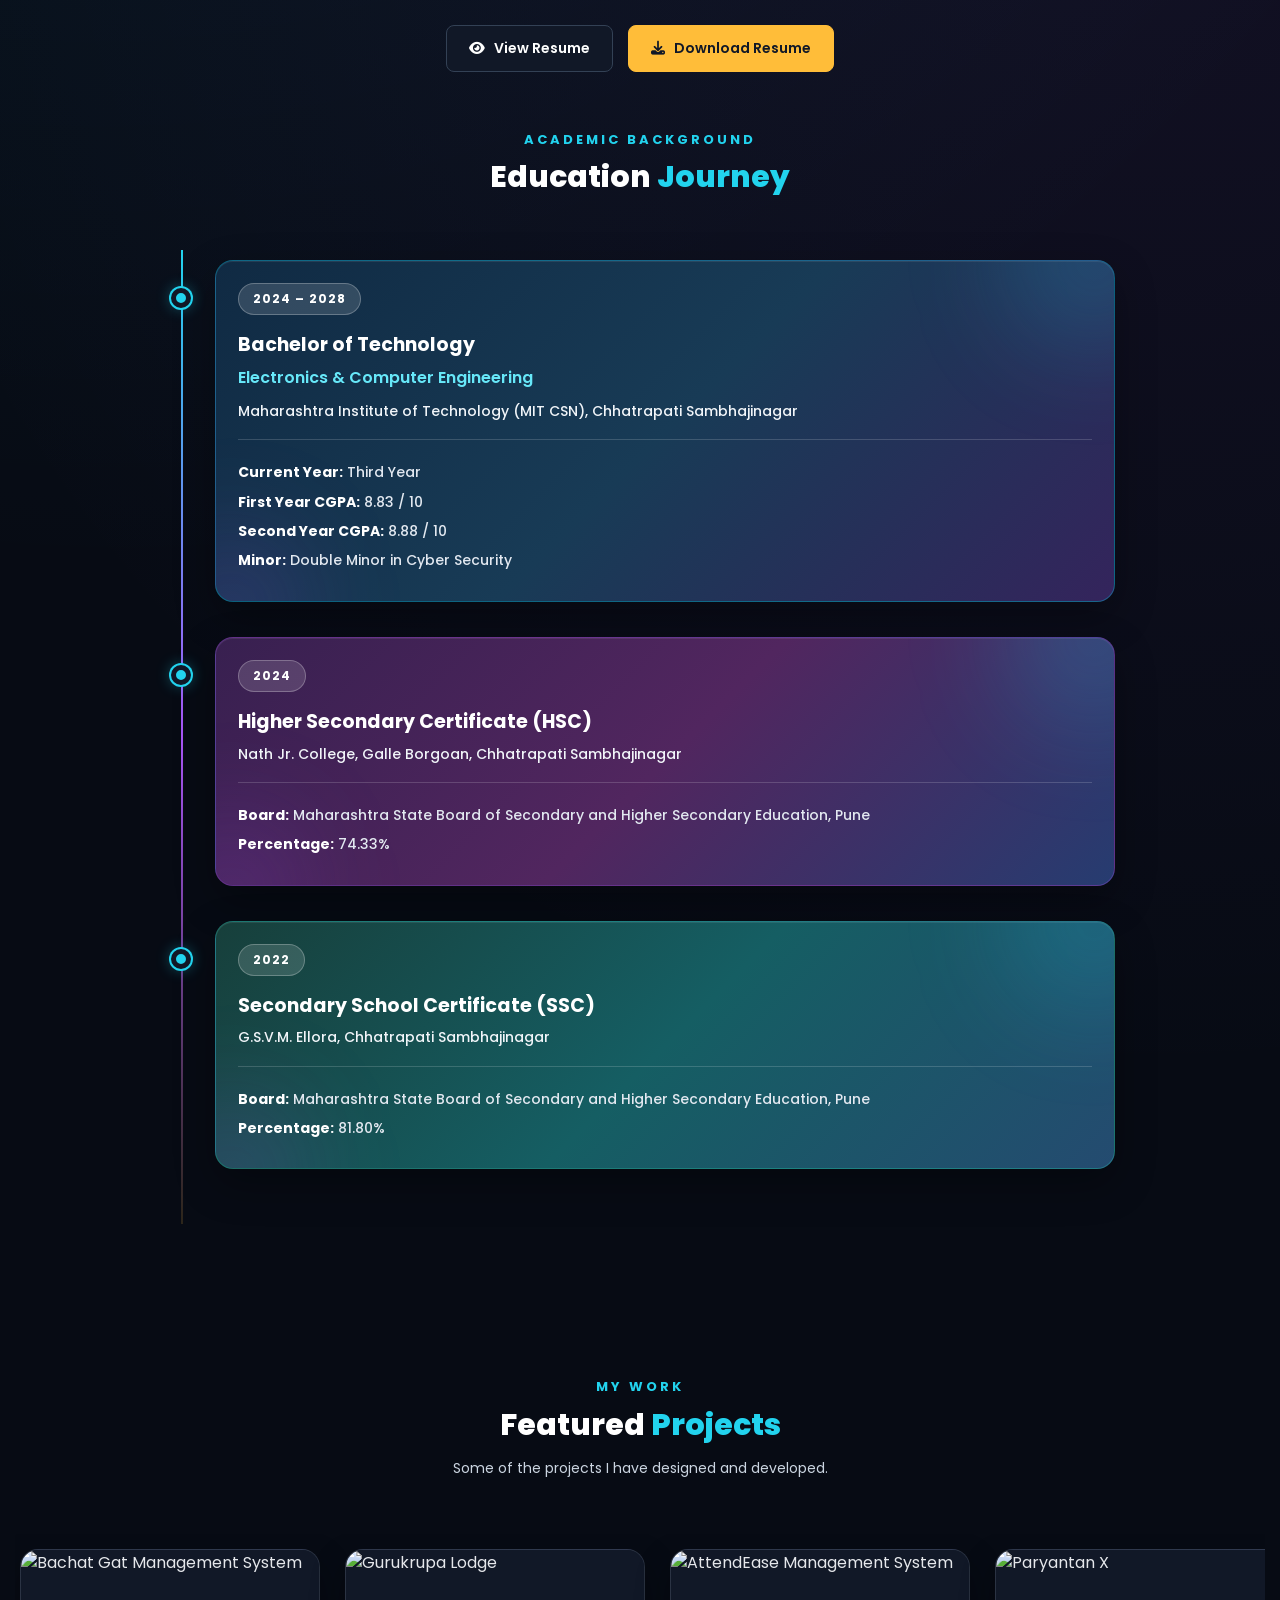
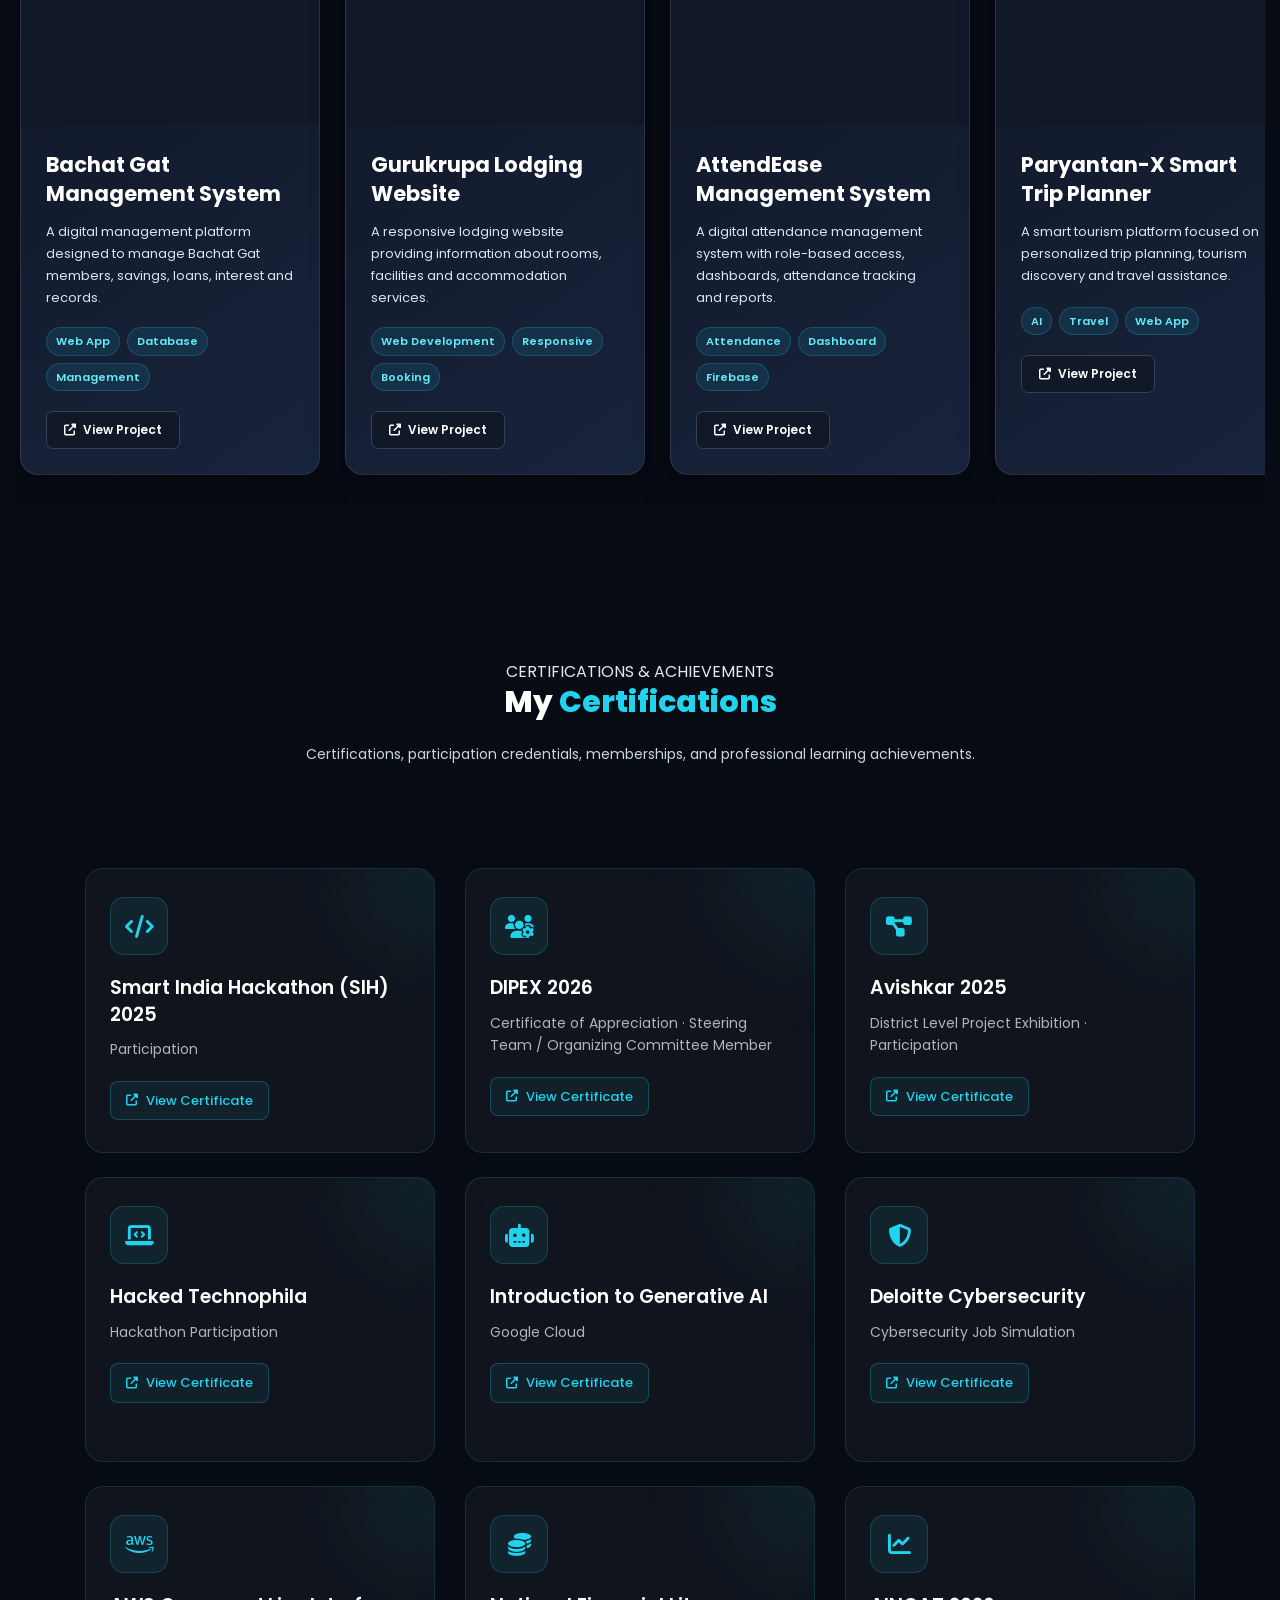
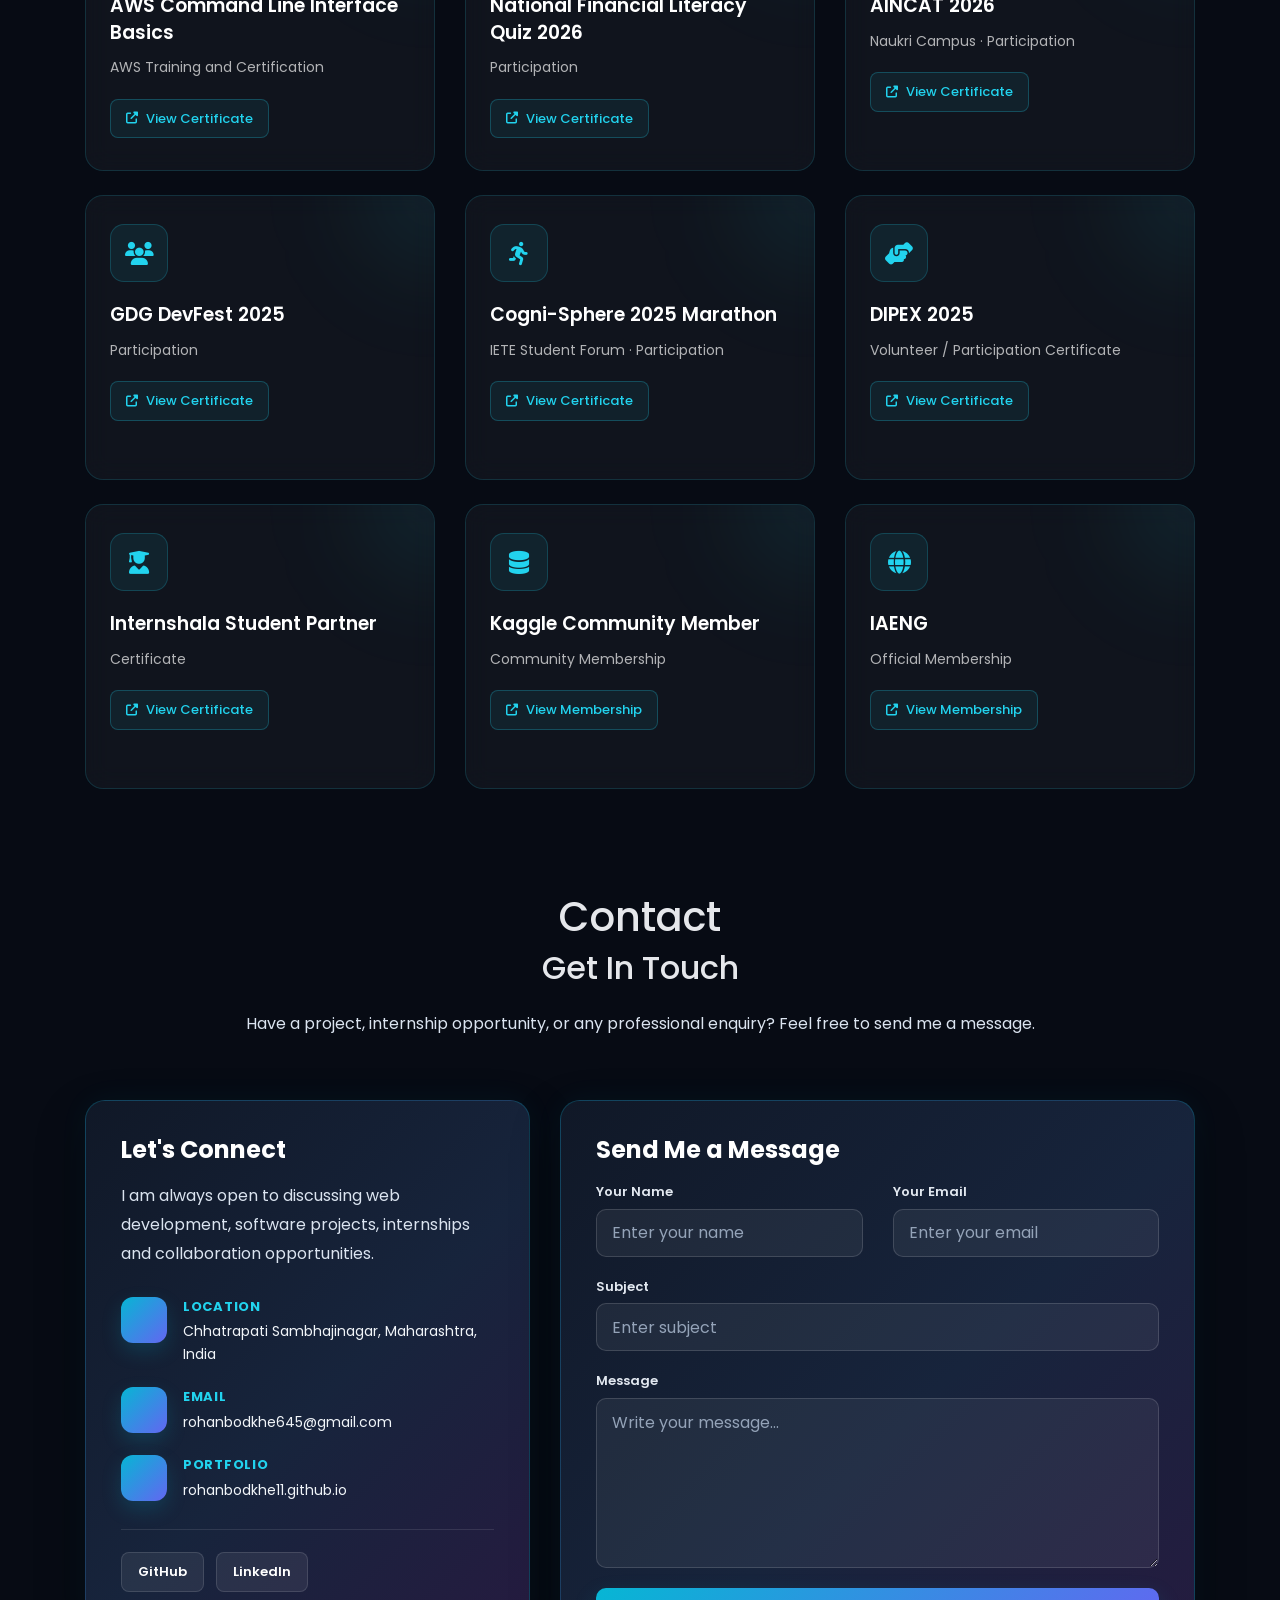
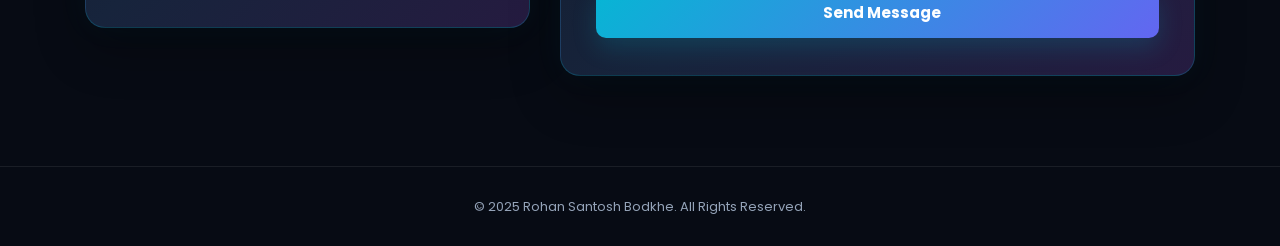
==== commit 5b2c8a21: "Update index.html" ====
--- a/index.html
+++ b/index.html
@@ -1699,7 +1699,7 @@
         <div class="container">
 
             <a class="navbar-brand" href="#home-section">
-                Rohan <span>.</span>
+                Rohan Bodkhe <span>.</span>
             </a>
 
             <button class="navbar-toggler"
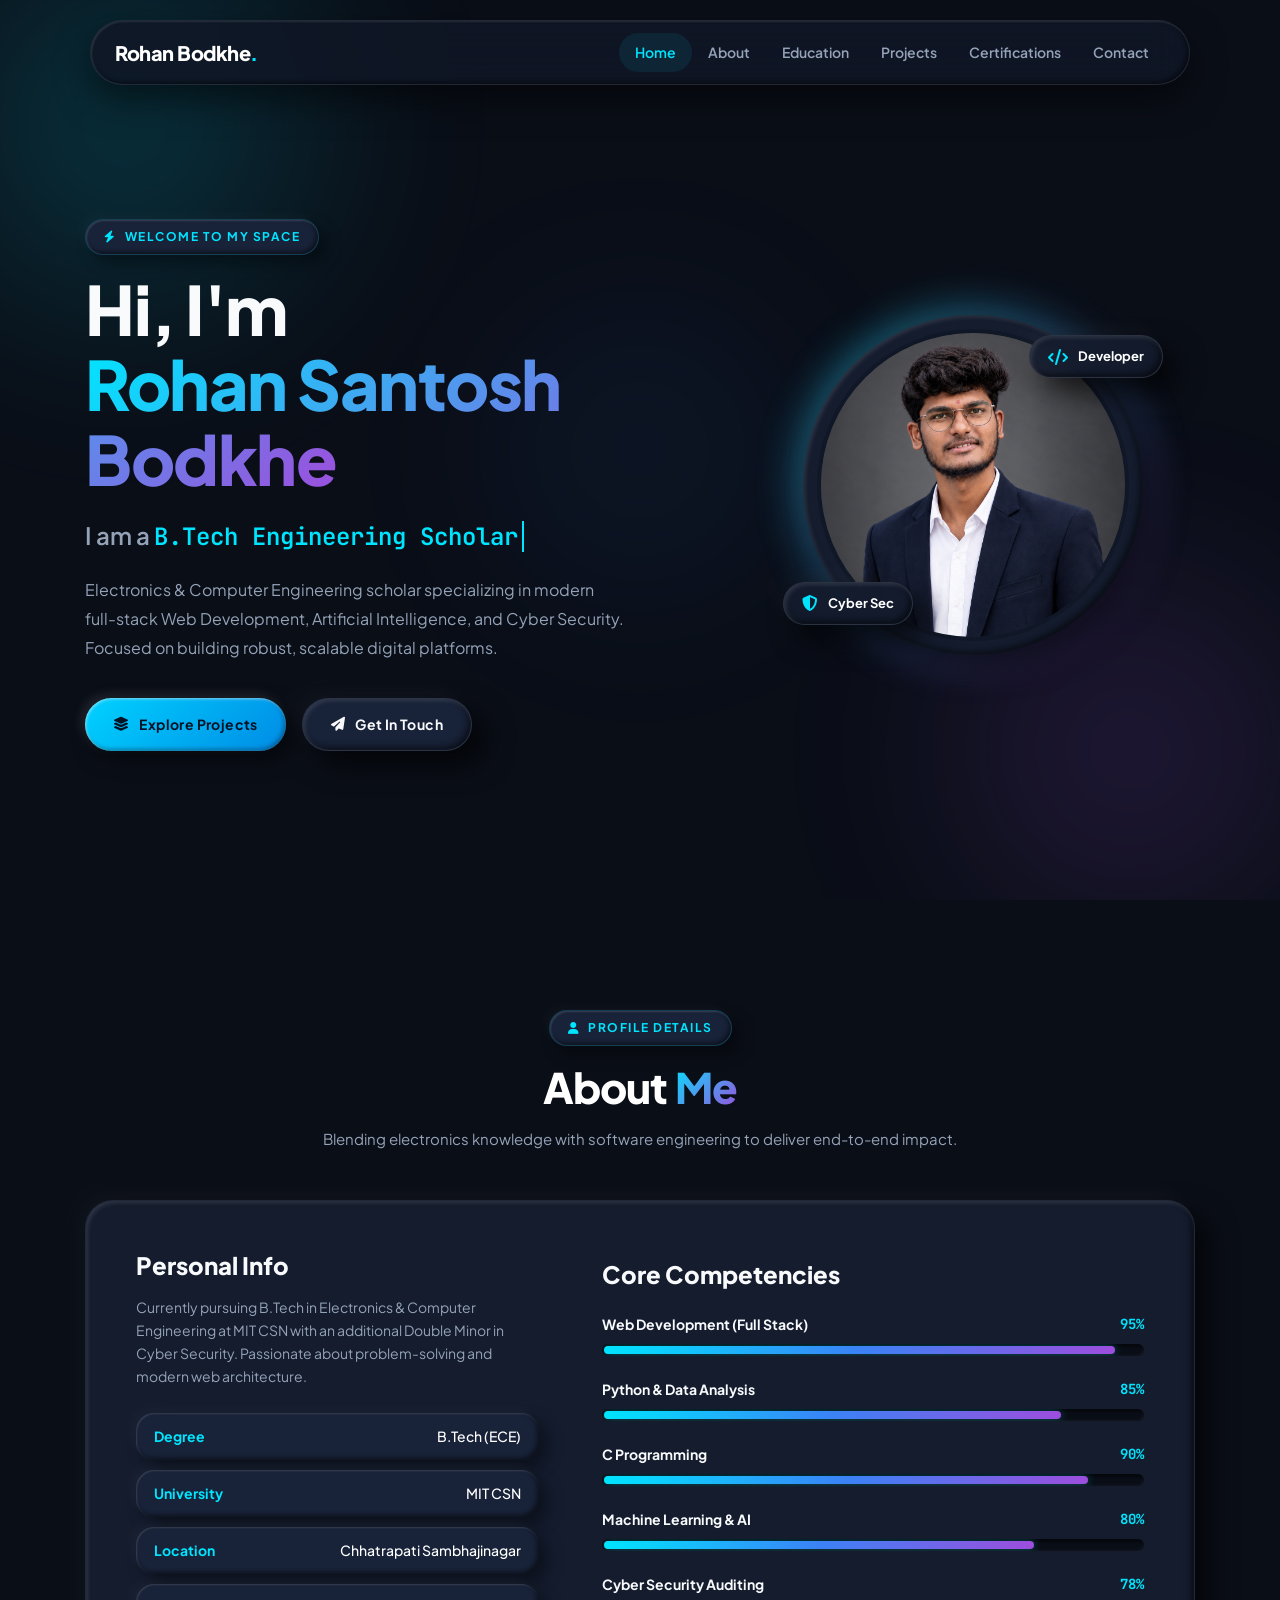
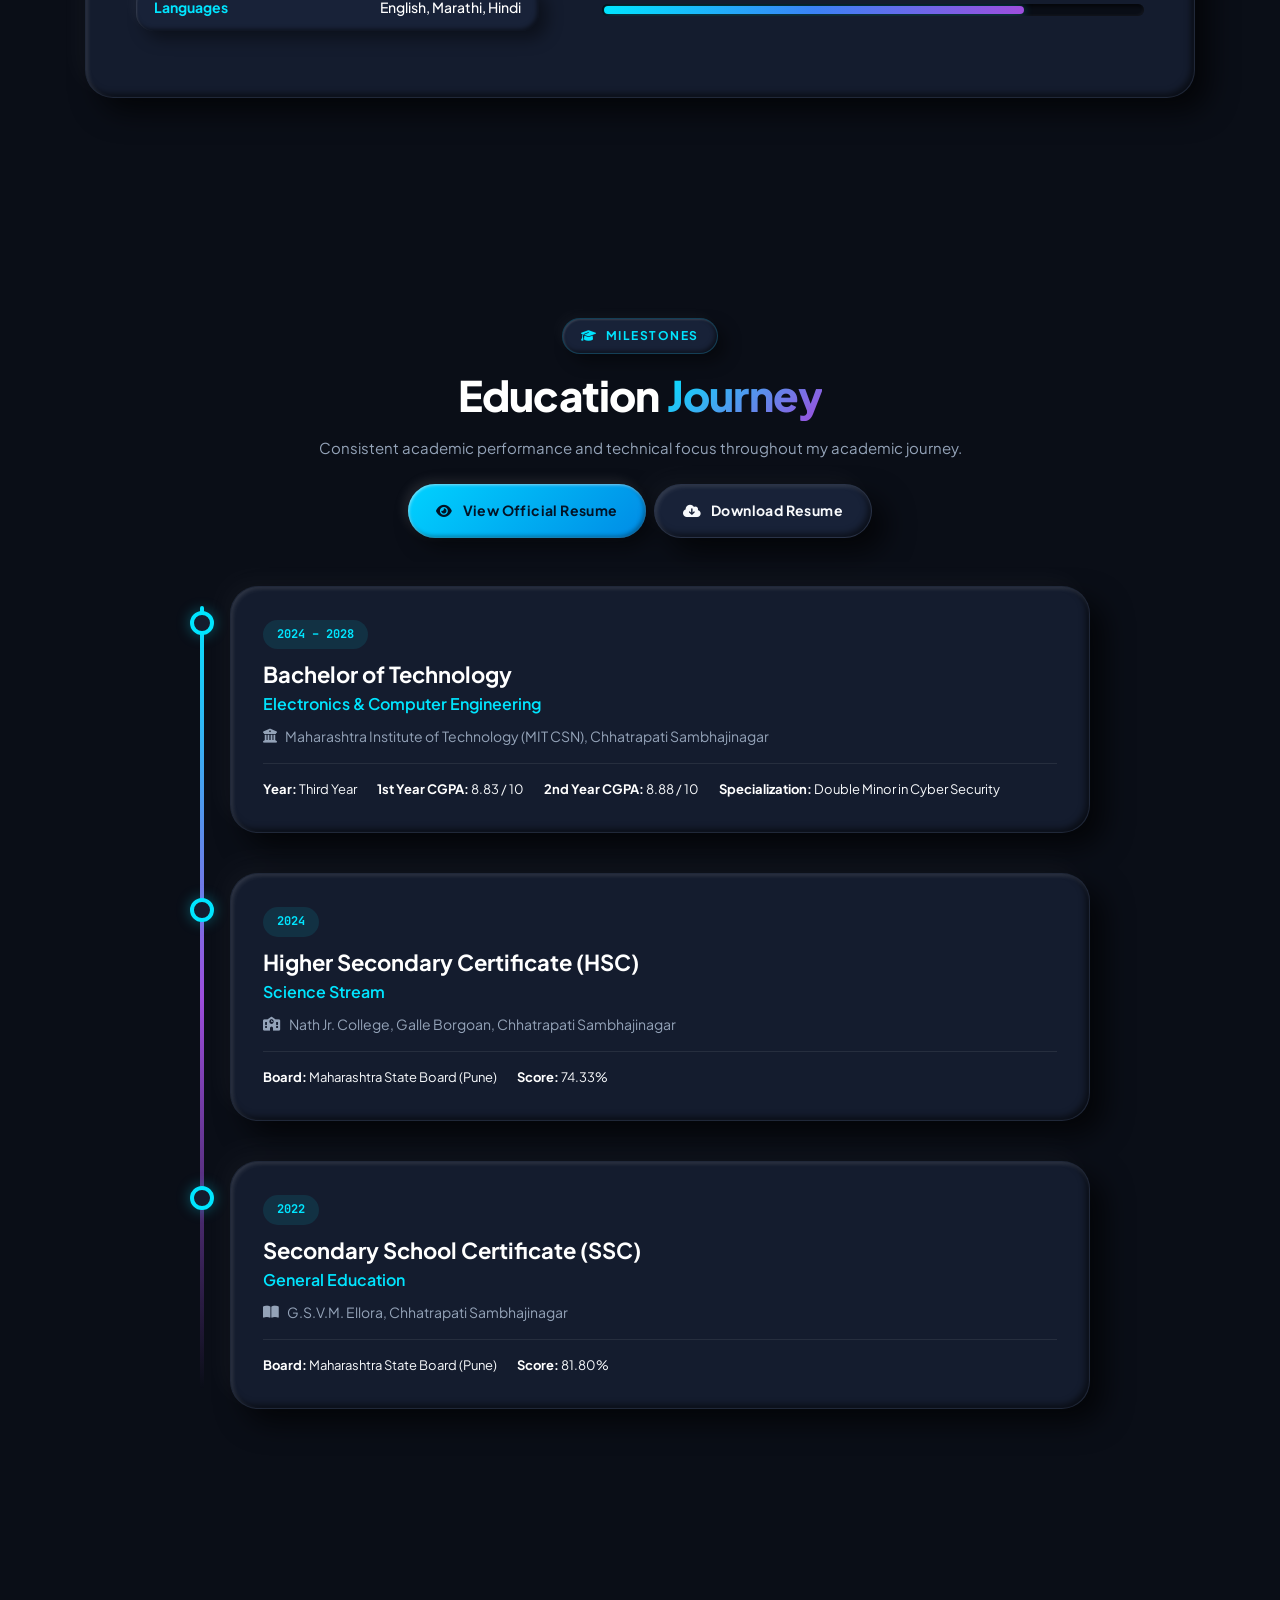
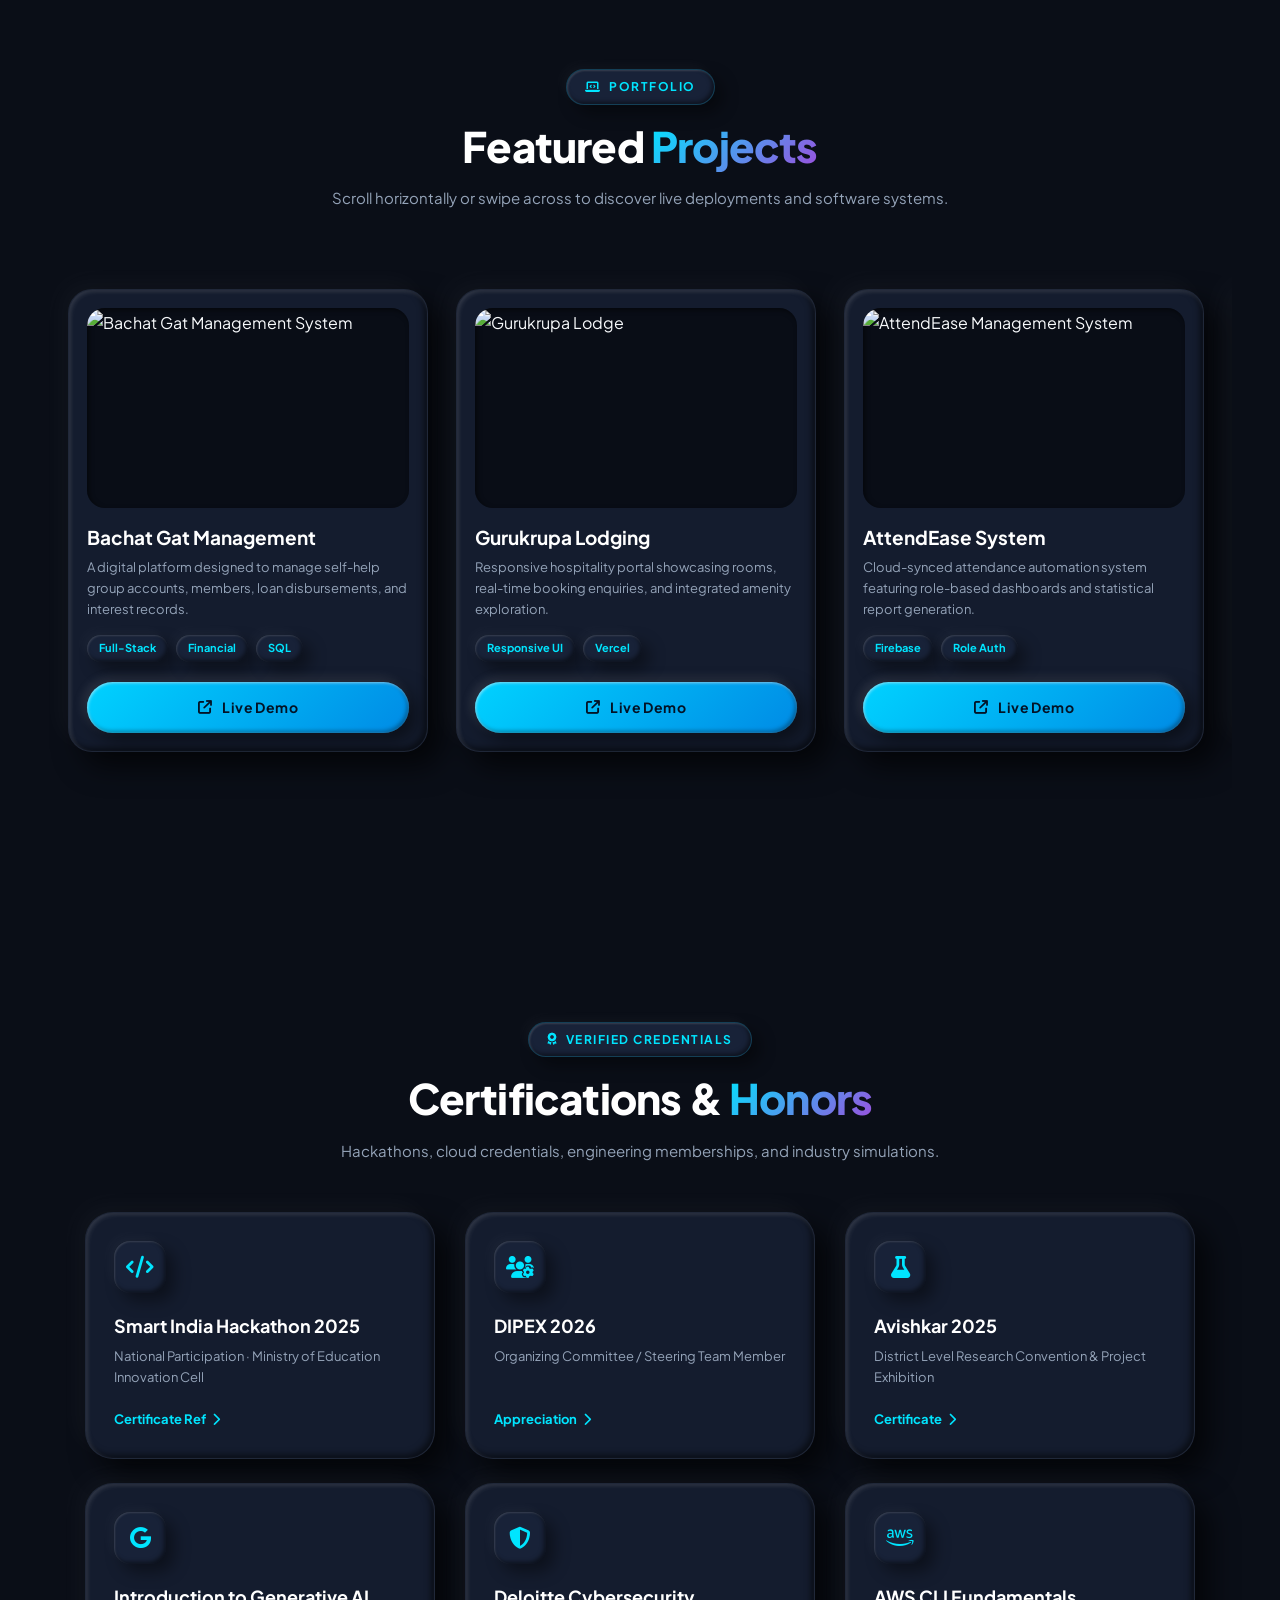
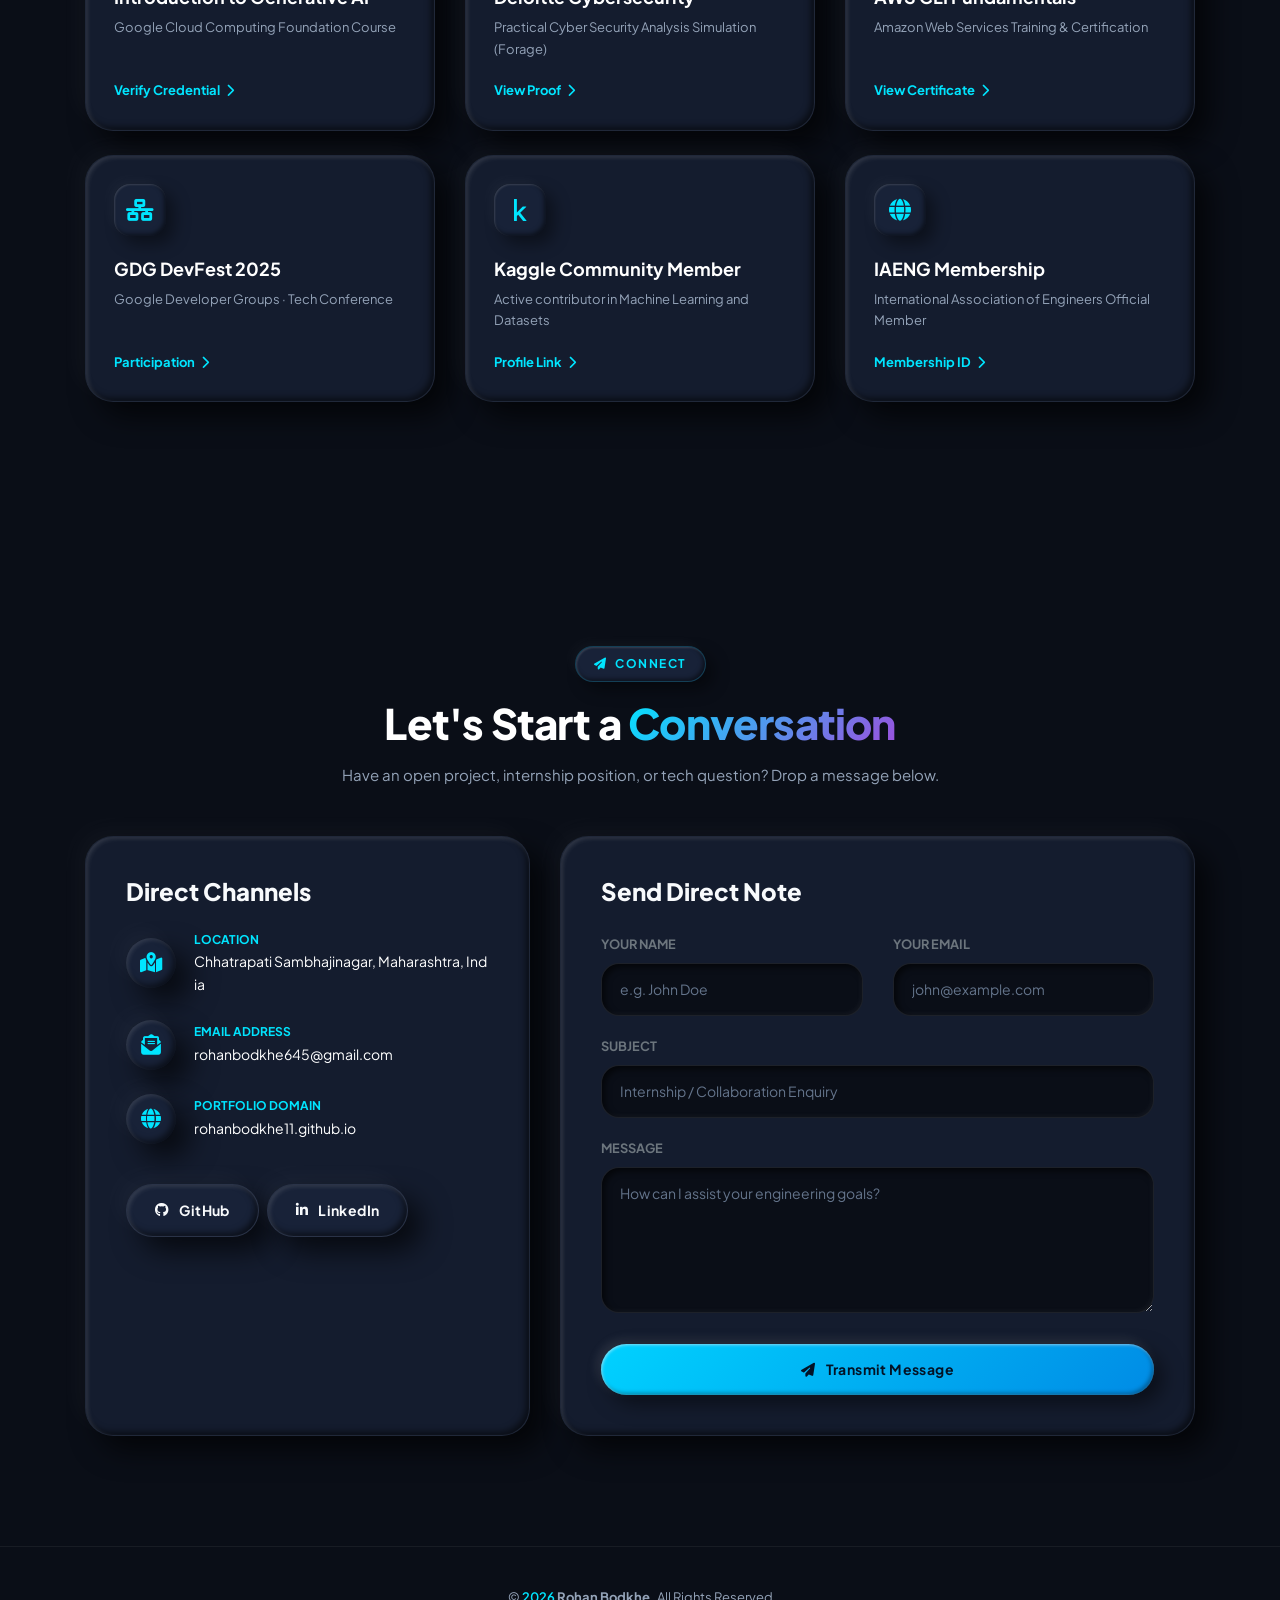
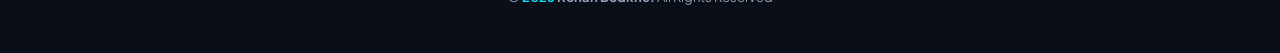
==== commit 83aa1fdc: "index" ====
--- a/index.html
+++ b/index.html
@@ -6,31 +6,77 @@
     <meta name="viewport" content="width=device-width, initial-scale=1.0">
 
     <title>Rohan Santosh Bodkhe | Portfolio</title>
-
     <meta name="description"
         content="Rohan Santosh Bodkhe - Electronics and Computer Engineering student, Web Developer and Cyber Security enthusiast.">
 
-    <!-- Bootstrap -->
+    <!-- Bootstrap 4.6 -->
     <link rel="stylesheet"
         href="https://cdn.jsdelivr.net/npm/bootstrap@4.6.2/dist/css/bootstrap.min.css">
 
-    <!-- Font Awesome -->
+    <!-- Font Awesome 6.5 -->
     <link rel="stylesheet"
         href="https://cdnjs.cloudflare.com/ajax/libs/font-awesome/6.5.2/css/all.min.css">
 
     <!-- Google Fonts -->
+    <link rel="preconnect" href="https://fonts.googleapis.com">
+    <link rel="preconnect" href="https://fonts.gstatic.com" crossorigin>
     <link
-        href="https://fonts.googleapis.com/css2?family=Poppins:wght@300;400;500;600;700;800&display=swap"
+        href="https://fonts.googleapis.com/css2?family=Plus+Jakarta+Sans:wght@300;400;500;600;700;800&family=JetBrains+Mono:wght@400;600&display=swap"
         rel="stylesheet">
 
     <style>
-
         /* =====================================================
-           GLOBAL
+           CLAYMORPHISM DESIGN SYSTEM & TOKENS
         ===================================================== */
+        :root {
+            --bg-base: #0a0e17;
+            --bg-surface: #101726;
+            --bg-clay: #141c2e;
+            --bg-clay-soft: #182238;
+
+            /* Claymorphism Lighting & Depth Shadows */
+            --clay-shadow-raised: 
+                14px 14px 28px rgba(0, 0, 0, 0.65),
+                -10px -10px 24px rgba(255, 255, 255, 0.03),
+                inset 2px 2px 4px rgba(255, 255, 255, 0.12),
+                inset -3px -3px 6px rgba(0, 0, 0, 0.55);
+
+            --clay-shadow-hover: 
+                20px 20px 36px rgba(0, 0, 0, 0.75),
+                -12px -12px 28px rgba(34, 211, 238, 0.08),
+                inset 2px 2px 5px rgba(255, 255, 255, 0.2),
+                inset -3px -3px 7px rgba(0, 0, 0, 0.6);
+
+            --clay-shadow-pressed: 
+                inset 5px 5px 12px rgba(0, 0, 0, 0.75),
+                inset -3px -3px 8px rgba(255, 255, 255, 0.08),
+                0 4px 8px rgba(0, 0, 0, 0.4);
+
+            --clay-shadow-pill:
+                8px 8px 16px rgba(0, 0, 0, 0.4),
+                -5px -5px 12px rgba(255, 255, 255, 0.03),
+                inset 1px 1px 2px rgba(255, 255, 255, 0.15),
+                inset -2px -2px 4px rgba(0, 0, 0, 0.5);
+
+            /* Accents */
+            --primary: #00e5ff;
+            --primary-glow: rgba(0, 229, 255, 0.35);
+            --secondary: #9d4edd;
+            --secondary-glow: rgba(157, 78, 221, 0.35);
+            --amber: #f59e0b;
+            --text-main: #f8fafc;
+            --text-muted: #94a3b8;
+            --font-main: 'Plus Jakarta Sans', sans-serif;
+            --font-code: 'JetBrains Mono', monospace;
+            --radius-xl: 28px;
+            --radius-md: 18px;
+            --radius-pill: 9999px;
+        }
 
         * {
             box-sizing: border-box;
+            margin: 0;
+            padding: 0;
         }
 
         html {
@@ -38,3167 +84,1713 @@
         }
 
         body {
-            margin: 0;
-            padding: 0;
-            font-family: 'Poppins', sans-serif;
-            background:
-                radial-gradient(circle at 10% 10%, rgba(0, 217, 255, .08), transparent 25%),
-                radial-gradient(circle at 90% 20%, rgba(168, 85, 247, .08), transparent 25%),
-                #070b14;
-            color: #e5e7eb;
+            font-family: var(--font-main);
+            background-color: var(--bg-base);
+            color: var(--text-main);
             overflow-x: hidden;
+            position: relative;
+            line-height: 1.65;
+        }
+
+        /* Ambient Dynamic Background Blobs */
+        .ambient-canvas {
+            position: fixed;
+            top: 0;
+            left: 0;
+            width: 100vw;
+            height: 100vh;
+            pointer-events: none;
+            z-index: 0;
+            overflow: hidden;
+        }
+
+        .blob {
+            position: absolute;
+            border-radius: 50%;
+            filter: blur(90px);
+            opacity: 0.22;
+            animation: float 20s infinite alternate cubic-bezier(0.4, 0, 0.2, 1);
+        }
+
+        .blob-1 {
+            width: 550px;
+            height: 550px;
+            background: radial-gradient(circle, var(--primary), transparent 70%);
+            top: -150px;
+            left: -150px;
+        }
+
+        .blob-2 {
+            width: 500px;
+            height: 500px;
+            background: radial-gradient(circle, var(--secondary), transparent 70%);
+            bottom: -100px;
+            right: -100px;
+            animation-duration: 25s;
+            animation-delay: -5s;
+        }
+
+        .blob-3 {
+            width: 400px;
+            height: 400px;
+            background: radial-gradient(circle, #3b82f6, transparent 70%);
+            top: 50%;
+            left: 50%;
+            transform: translate(-50%, -50%);
+            opacity: 0.12;
+            animation-duration: 22s;
+        }
+
+        @keyframes float {
+            0% { transform: translateY(0px) rotate(0deg) scale(1); }
+            50% { transform: translateY(40px) translateX(30px) scale(1.08); }
+            100% { transform: translateY(-40px) translateX(-30px) scale(0.95); }
+        }
+
+        .content-layer {
+            position: relative;
+            z-index: 1;
         }
 
         a {
             text-decoration: none !important;
-        }
-
-        .container,
-        .container-fluid {
+            transition: all 0.3s ease;
+        }
+
+        /* Clay Surfaces */
+        .clay-card {
+            background: var(--bg-clay);
+            border-radius: var(--radius-xl);
+            box-shadow: var(--clay-shadow-raised);
+            border: 1px solid rgba(255, 255, 255, 0.05);
+            transition: all 0.35s cubic-bezier(0.2, 0.8, 0.2, 1);
             position: relative;
-            z-index: 2;
-        }
-
-        .section-padding {
-            padding: 100px 0;
-        }
-
-        .section-heading {
-            margin-bottom: 55px;
-        }
-
-        .section-subtitle {
-            display: inline-block;
-            color: #22d3ee;
-            font-size: 13px;
-            font-weight: 700;
-            letter-spacing: 3px;
-            text-transform: uppercase;
-            margin-bottom: 10px;
-        }
-
-        .section-heading h2 {
-            color: #ffffff;
-            font-size: 38px;
-            font-weight: 800;
-            margin-bottom: 15px;
-        }
-
-        .section-heading h2 span {
-            color: #22d3ee;
-        }
-
-        .section-heading p {
-            color: #cbd5e1;
-            font-size: 14px;
-        }
-
-
-        /* =====================================================
-           NAVBAR
-        ===================================================== */
-
-        .navbar {
-            background: rgba(7, 11, 20, .92) !important;
-            backdrop-filter: blur(15px);
-            border-bottom: 1px solid rgba(255,255,255,.08);
-        }
-
-        .navbar-brand {
-            color: #ffffff !important;
-            font-size: 25px;
-            font-weight: 800;
-        }
-
-        .navbar-brand span {
-            color: #22d3ee;
-        }
-
-        .navbar-nav .nav-link {
-            color: #dbeafe !important;
-            font-size: 14px;
-            font-weight: 500;
-            margin: 0 8px;
-            transition: .3s ease;
-        }
-
-        .navbar-nav .nav-link:hover {
-            color: #22d3ee !important;
-        }
-
-        .navbar-toggler {
-            border-color: rgba(255,255,255,.2);
-        }
-
-        .navbar-toggler-icon {
-            background-image: none;
-        }
-
-        .navbar-toggler-icon::before {
-            content: "\f0c9";
-            font-family: "Font Awesome 6 Free";
-            font-weight: 900;
-            color: #ffffff;
-        }
-
-/* =====================================================
-   HERO IMAGE
-===================================================== */
-
-.hero-image-wrapper {
-    position: relative;
-    z-index: 2;
-    display: flex;
-    align-items: center;
-    justify-content: center;
-}
-
-.hero-image-wrapper::before {
-    content: "";
-    position: absolute;
-    width: 330px;
-    height: 330px;
-    border-radius: 50%;
-    background: linear-gradient(
-        135deg,
-        rgba(34, 211, 238, 0.20),
-        rgba(168, 85, 247, 0.20)
-    );
-    filter: blur(25px);
-    z-index: -1;
-}
-
-.hero-profile-image {
-    width: 320px;
-    height: 320px;
-    object-fit: cover;
-    object-position: center;
-    border-radius: 50%;
-
-    border: 3px solid rgba(34, 211, 238, 0.65);
-
-    box-shadow:
-        0 0 0 8px rgba(34, 211, 238, 0.05),
-        0 20px 60px rgba(0, 0, 0, 0.45),
-        0 0 40px rgba(34, 211, 238, 0.20);
-
-    transition: all 0.4s ease;
-}
-
-.hero-profile-image:hover {
-    transform: translateY(-8px) scale(1.03);
-
-    box-shadow:
-        0 0 0 10px rgba(34, 211, 238, 0.07),
-        0 25px 70px rgba(0, 0, 0, 0.50),
-        0 0 55px rgba(34, 211, 238, 0.30);
-}
-
-        /* =====================================================
-           HERO
-        ===================================================== */
-
-  
-
-        #/* =========================
-   HERO SECTION
-========================= */
-
-#home-section {
-    min-height: 100vh;
-    display: flex;
-    align-items: center;
-    position: relative;
-    overflow: hidden;
-
-    /* Space for fixed navbar */
-    padding-top: 125px;
-    padding-bottom: 70px;
-}
-
-/* Hero content - LEFT on desktop */
-.hero-content {
-    position: relative;
-    z-index: 2;
-}
-
-/* Hero image - RIGHT on desktop */
-.hero-image-wrapper {
-    position: relative;
-    z-index: 2;
-
-    display: flex;
-    align-items: center;
-    justify-content: center;
-
-    min-height: 400px;
-}
-
-/* Glow behind image */
-.hero-image-wrapper::before {
-    content: "";
-    position: absolute;
-
-    width: 340px;
-    height: 340px;
-
-    border-radius: 50%;
-
-    background: linear-gradient(
-        135deg,
-        rgba(34, 211, 238, 0.20),
-        rgba(168, 85, 247, 0.20)
-    );
-
-    filter: blur(28px);
-
-    z-index: -1;
-}
-
-/* Circular profile image */
-.hero-profile-image {
-    display: block;
-
-    width: 320px;
-    height: 320px;
-
-    object-fit: cover;
-    object-position: center;
-
-    border-radius: 50%;
-
-    border: 3px solid rgba(34, 211, 238, 0.70);
-
-    box-shadow:
-        0 0 0 8px rgba(34, 211, 238, 0.05),
-        0 20px 60px rgba(0, 0, 0, 0.45),
-        0 0 45px rgba(34, 211, 238, 0.25);
-
-    transition: all 0.4s ease;
-}
-
-.hero-profile-image:hover {
-    transform: translateY(-8px) scale(1.03);
-
-    box-shadow:
-        0 0 0 10px rgba(34, 211, 238, 0.07),
-        0 25px 70px rgba(0, 0, 0, 0.50),
-        0 0 60px rgba(34, 211, 238, 0.30);
-}
-        /* =====================================================
-           ABOUT SECTION
-        ===================================================== */
-
-        .about-mf .box-shadow-full {
-            padding: 50px;
-            background: linear-gradient(
-                135deg,
-                #101827 0%,
-                #18243d 50%,
-                #241b3d 100%
-            );
-
-            border: 1px solid rgba(0, 217, 255, 0.18);
-            border-radius: 20px;
-
-            box-shadow:
-                0 20px 50px rgba(0, 0, 0, 0.35),
-                0 0 30px rgba(0, 217, 255, 0.06);
-        }
-
-        .about-mf p {
-            color: #e5e7eb !important;
-            line-height: 1.8;
-        }
-
-        .about-mf h1,
-        .about-mf h2,
-        .about-mf h3 {
-            color: #ffffff !important;
-        }
-
-        .about-mf .heading-section p {
-            color: #e2e8f0 !important;
-            line-height: 1.8;
-        }
-
-        .about-mf .about-info p {
-            color: #e5e7eb !important;
-        }
-
-        .about-mf .about-info .title-s {
-            color: #22d3ee !important;
-            font-weight: 700;
-        }
-
-        .about-mf .about-info p span:not(.title-s) {
-            color: #f8fafc !important;
-        }
-
-        .about-mf .skill-mf .title-s {
-            color: #22d3ee !important;
-            font-weight: 700;
-        }
-
-        .about-mf .skill-mf > span {
-            color: #f1f5f9 !important;
-        }
-
-        .about-mf .skill-mf .pull-right {
-            color: #67e8f9 !important;
-            font-weight: 700;
-        }
-
-        .about-mf .skill-mf .progress {
-            margin: .5rem 0 1.2rem;
-            height: .7rem;
-            background: rgba(255,255,255,.12) !important;
-            border-radius: 50px;
-            overflow: hidden;
-        }
-
-        .about-mf .skill-mf .progress .progress-bar {
-            height: .7rem;
-            background: linear-gradient(
-                90deg,
-                #06b6d4,
-                #6366f1,
-                #a855f7
-            ) !important;
-            border-radius: 50px;
-            box-shadow: 0 0 12px rgba(34,211,238,.35);
-        }
-
-        .about-mf .about-info {
-            color: #f1f5f9 !important;
-            list-style: none;
-            padding-left: 0;
-        }
-
-        .about-mf .about-info li {
-            color: #e5e7eb !important;
-            margin-bottom: 10px;
-        }
-
-        .about-mf .about-info li span:first-child {
-            color: #22d3ee !important;
-            font-weight: 700;
-        }
-
-        .about-mf .about-info li span:last-child {
-            color: #f8fafc !important;
-        }
-
-        .about-img img {
-            width: 100%;
-            max-width: 280px;
-            border-radius: 20px;
-            border: 2px solid rgba(34,211,238,.3);
-            box-shadow: 0 15px 40px rgba(0,0,0,.4);
-        }
-
-
-        /* =====================================================
-           RESUME
-        ===================================================== */
-
-        #resume-section {
-            padding: 100px 0;
-        }
-
-        .resume-buttons {
-            display: flex;
-            justify-content: center;
-            align-items: center;
-            gap: 15px;
-            flex-wrap: wrap;
-        }
-
-        .resume-btn {
+        }
+
+        .clay-card:hover {
+            transform: translateY(-6px);
+            box-shadow: var(--clay-shadow-hover);
+            border-color: rgba(0, 229, 255, 0.25);
+        }
+
+        /* Buttons */
+        .clay-btn {
             display: inline-flex;
             align-items: center;
             justify-content: center;
-            gap: 9px;
-            min-width: 165px;
-            padding: 12px 22px;
-            border-radius: 8px;
+            gap: 10px;
+            padding: 14px 28px;
+            border-radius: var(--radius-pill);
+            font-weight: 700;
             font-size: 14px;
+            letter-spacing: 0.4px;
+            cursor: pointer;
+            border: none;
+            outline: none;
+            transition: all 0.25s ease;
+            box-shadow: var(--clay-shadow-raised);
+        }
+
+        .clay-btn-primary {
+            background: linear-gradient(135deg, #00d2ff 0%, #008be5 100%);
+            color: #031326 !important;
+            box-shadow:
+                8px 8px 20px rgba(0, 0, 0, 0.5),
+                -4px -4px 12px rgba(255, 255, 255, 0.1),
+                inset 1px 1px 3px rgba(255, 255, 255, 0.5),
+                inset -2px -2px 4px rgba(0, 0, 0, 0.35);
+        }
+
+        .clay-btn-primary:hover {
+            transform: translateY(-3px) scale(1.02);
+            color: #000 !important;
+            box-shadow: 
+                0 10px 25px var(--primary-glow),
+                inset 1px 1px 3px rgba(255, 255, 255, 0.6);
+        }
+
+        .clay-btn-primary:active {
+            transform: translateY(1px);
+            box-shadow: var(--clay-shadow-pressed);
+        }
+
+        .clay-btn-secondary {
+            background: var(--bg-clay-soft);
+            color: var(--text-main) !important;
+            border: 1px solid rgba(255, 255, 255, 0.08);
+        }
+
+        .clay-btn-secondary:hover {
+            background: #202c46;
+            color: var(--primary) !important;
+            transform: translateY(-3px);
+            border-color: rgba(0, 229, 255, 0.3);
+        }
+
+        .clay-btn-secondary:active {
+            transform: translateY(1px);
+            box-shadow: var(--clay-shadow-pressed);
+        }
+
+        /* Section Headings */
+        .section-padding {
+            padding: 110px 0;
+        }
+
+        .section-badge {
+            display: inline-flex;
+            align-items: center;
+            gap: 8px;
+            padding: 7px 18px;
+            background: var(--bg-clay-soft);
+            color: var(--primary);
+            border-radius: var(--radius-pill);
+            box-shadow: var(--clay-shadow-pill);
+            font-size: 12px;
+            font-weight: 700;
+            text-transform: uppercase;
+            letter-spacing: 1.5px;
+            margin-bottom: 16px;
+            border: 1px solid rgba(0, 229, 255, 0.15);
+        }
+
+        .section-heading h2 {
+            font-size: 42px;
+            font-weight: 800;
+            letter-spacing: -0.8px;
+            color: #ffffff;
+            margin-bottom: 15px;
+        }
+
+        .section-heading h2 span {
+            background: linear-gradient(135deg, var(--primary), var(--secondary));
+            -webkit-background-clip: text;
+            -webkit-text-fill-color: transparent;
+        }
+
+        .section-heading p {
+            color: var(--text-muted);
+            font-size: 15px;
+            max-width: 650px;
+            margin: 0 auto;
+        }
+
+        /* =====================================================
+           NAVBAR (Clay Pill Header)
+        ===================================================== */
+        .navbar-wrapper {
+            position: fixed;
+            top: 20px;
+            left: 0;
+            right: 0;
+            z-index: 1000;
+            display: flex;
+            justify-content: center;
+            padding: 0 15px;
+        }
+
+        .clay-navbar {
+            background: rgba(16, 23, 38, 0.85);
+            backdrop-filter: blur(18px);
+            -webkit-backdrop-filter: blur(18px);
+            border-radius: var(--radius-pill);
+            padding: 10px 24px;
+            box-shadow: 
+                0 15px 35px rgba(0, 0, 0, 0.5),
+                inset 1px 1px 2px rgba(255, 255, 255, 0.12),
+                inset -2px -2px 4px rgba(0, 0, 0, 0.5);
+            border: 1px solid rgba(255, 255, 255, 0.08);
+            width: 100%;
+            max-width: 1100px;
+        }
+
+        .navbar-brand {
+            font-weight: 800;
+            font-size: 20px;
+            letter-spacing: -0.5px;
+            color: #fff !important;
+        }
+
+        .navbar-brand span {
+            color: var(--primary);
+        }
+
+        .nav-link {
+            color: var(--text-muted) !important;
             font-weight: 600;
-            text-decoration: none !important;
-            transition: .3s ease;
-        }
-
-        .resume-view-btn {
-            background: #111827;
-            color: #ffffff !important;
-            border: 1px solid #334155;
-        }
-
-        .resume-view-btn:hover {
-            background: #000000;
-            color: #ffffff !important;
-            border-color: #00d9ff;
-            transform: translateY(-2px);
-            box-shadow: 0 8px 20px rgba(0,0,0,.25);
-        }
-
-        .resume-download-btn {
-            background: #ffbd39;
-            color: #111827 !important;
-            border: 1px solid #ffbd39;
-        }
-
-        .resume-download-btn:hover {
-            background: #e5a82f;
-            color: #111827 !important;
-            transform: translateY(-2px);
-            box-shadow: 0 8px 20px rgba(0,0,0,.2);
-        }
-
+            font-size: 14px;
+            padding: 8px 16px !important;
+            border-radius: var(--radius-pill);
+            transition: all 0.3s ease;
+        }
+
+        .nav-link:hover,
+        .nav-link.active {
+            color: var(--primary) !important;
+            background: rgba(0, 229, 255, 0.08);
+        }
+
+        .navbar-toggler {
+            border: none;
+            padding: 8px;
+            color: #fff;
+            background: var(--bg-clay-soft);
+            border-radius: 12px;
+            box-shadow: var(--clay-shadow-pill);
+        }
 
         /* =====================================================
-           EDUCATION JOURNEY
+           HERO SECTION
         ===================================================== */
-
+        #home-section {
+            min-height: 100vh;
+            padding-top: 140px;
+            padding-bottom: 70px;
+            display: flex;
+            align-items: center;
+        }
+
+        .hero-title {
+            font-size: clamp(38px, 5.5vw, 68px);
+            font-weight: 800;
+            line-height: 1.1;
+            letter-spacing: -1.5px;
+            margin-bottom: 20px;
+        }
+
+        .hero-title span {
+            background: linear-gradient(135deg, var(--primary) 0%, var(--secondary) 100%);
+            -webkit-background-clip: text;
+            -webkit-text-fill-color: transparent;
+        }
+
+        .hero-role-wrapper {
+            font-size: clamp(18px, 2.5vw, 24px);
+            font-weight: 600;
+            color: var(--text-muted);
+            margin-bottom: 20px;
+            min-height: 38px;
+        }
+
+        #typing-animation {
+            color: var(--primary);
+            font-family: var(--font-code);
+            border-right: 2px solid var(--primary);
+            padding-right: 4px;
+            animation: blink 0.8s infinite;
+        }
+
+        @keyframes blink {
+            50% { border-color: transparent; }
+        }
+
+        .hero-description {
+            color: var(--text-muted);
+            font-size: 16px;
+            line-height: 1.8;
+            max-width: 540px;
+            margin-bottom: 35px;
+        }
+
+        .hero-buttons {
+            display: flex;
+            gap: 16px;
+            flex-wrap: wrap;
+        }
+
+        /* Clay Avatar Frame */
+        .hero-avatar-card {
+            position: relative;
+            width: 340px;
+            height: 340px;
+            border-radius: 50%;
+            background: var(--bg-clay);
+            box-shadow: var(--clay-shadow-raised);
+            padding: 14px;
+            margin: 0 auto;
+            display: flex;
+            align-items: center;
+            justify-content: center;
+        }
+
+        .hero-avatar-card::before {
+            content: "";
+            position: absolute;
+            inset: -8px;
+            border-radius: 50%;
+            background: linear-gradient(135deg, var(--primary), var(--secondary));
+            opacity: 0.4;
+            filter: blur(20px);
+            z-index: -1;
+        }
+
+        .hero-profile-image {
+            width: 100%;
+            height: 100%;
+            border-radius: 50%;
+            object-fit: cover;
+            border: 4px solid var(--bg-surface);
+            box-shadow: inset 2px 2px 5px rgba(255, 255, 255, 0.2);
+        }
+
+        .floating-pill {
+            position: absolute;
+            background: rgba(20, 28, 46, 0.9);
+            backdrop-filter: blur(12px);
+            padding: 10px 18px;
+            border-radius: var(--radius-pill);
+            box-shadow: var(--clay-shadow-raised);
+            border: 1px solid rgba(255, 255, 255, 0.1);
+            display: flex;
+            align-items: center;
+            gap: 10px;
+            font-size: 13px;
+            font-weight: 700;
+            color: #fff;
+            animation: bob 4s ease-in-out infinite alternate;
+        }
+
+        .pill-1 {
+            top: 20px;
+            right: -20px;
+        }
+
+        .pill-2 {
+            bottom: 30px;
+            left: -20px;
+            animation-delay: -2s;
+        }
+
+        .floating-pill i {
+            color: var(--primary);
+            font-size: 16px;
+        }
+
+        @keyframes bob {
+            0% { transform: translateY(0); }
+            100% { transform: translateY(-12px); }
+        }
+
+        /* =====================================================
+           ABOUT & SKILLS SECTION
+        ===================================================== */
+        .about-card {
+            padding: 50px;
+        }
+
+        .about-meta-list {
+            list-style: none;
+            padding: 0;
+            margin-top: 25px;
+        }
+
+        .about-meta-list li {
+            display: flex;
+            justify-content: space-between;
+            padding: 12px 18px;
+            margin-bottom: 10px;
+            background: var(--bg-clay-soft);
+            border-radius: var(--radius-md);
+            box-shadow: var(--clay-shadow-pill);
+            font-size: 14px;
+        }
+
+        .about-meta-list .meta-title {
+            color: var(--primary);
+            font-weight: 700;
+        }
+
+        .about-meta-list .meta-val {
+            color: #fff;
+            font-weight: 500;
+            text-align: right;
+        }
+
+        .skill-item {
+            margin-bottom: 22px;
+        }
+
+        .skill-header {
+            display: flex;
+            justify-content: space-between;
+            font-size: 14px;
+            font-weight: 700;
+            margin-bottom: 8px;
+        }
+
+        .skill-header span:last-child {
+            color: var(--primary);
+            font-family: var(--font-code);
+        }
+
+        .clay-progress-track {
+            height: 12px;
+            background: var(--bg-base);
+            border-radius: var(--radius-pill);
+            box-shadow: inset 2px 2px 5px rgba(0, 0, 0, 0.7), inset -1px -1px 3px rgba(255, 255, 255, 0.05);
+            padding: 2px;
+            overflow: hidden;
+        }
+
+        .clay-progress-bar {
+            height: 100%;
+            border-radius: var(--radius-pill);
+            background: linear-gradient(90deg, #00e5ff, #3b82f6, #9d4edd);
+            box-shadow: 0 0 10px var(--primary-glow);
+            width: 0;
+            transition: width 1.4s cubic-bezier(0.2, 0.8, 0.2, 1);
+        }
+
+        /* =====================================================
+           RESUME & EDUCATION TIMELINE
+        ===================================================== */
         .education-timeline {
             position: relative;
-            max-width: 950px;
-            margin: 0 auto;
-            padding: 10px 0 20px;
+            max-width: 900px;
+            margin: 40px auto 0;
+            padding-left: 40px;
         }
 
         .education-timeline::before {
             content: "";
             position: absolute;
-            top: 0;
-            bottom: 0;
-            left: 24px;
-            width: 2px;
-            background: linear-gradient(
-                to bottom,
-                #22d3ee,
-                #a855f7,
-                rgba(255,189,57,.15)
-            );
-        }
-
-        .education-item {
+            left: 10px;
+            top: 20px;
+            bottom: 20px;
+            width: 4px;
+            background: linear-gradient(to bottom, var(--primary), var(--secondary), transparent);
+            border-radius: 4px;
+        }
+
+        .timeline-item {
             position: relative;
-            display: flex;
-            align-items: flex-start;
-            margin-bottom: 35px;
-            padding-left: 70px;
-        }
-
-        .education-dot {
+            margin-bottom: 40px;
+        }
+
+        .timeline-bullet {
             position: absolute;
-            left: 14px;
-            top: 28px;
-            width: 22px;
-            height: 22px;
+            left: -40px;
+            top: 25px;
+            width: 24px;
+            height: 24px;
             border-radius: 50%;
-            background: #22d3ee;
-            border: 5px solid #111827;
-            box-shadow:
-                0 0 0 2px #22d3ee,
-                0 0 15px rgba(34,211,238,.45);
+            background: var(--bg-clay);
+            border: 4px solid var(--primary);
+            box-shadow: 0 0 14px var(--primary-glow);
             z-index: 2;
         }
 
-        .education-card {
-            position: relative;
-            width: 100%;
-            padding: 30px;
-            border-radius: 18px;
-            background: linear-gradient(
-                135deg,
-                rgba(20,30,60,.96),
-                rgba(48,28,78,.96)
-            );
-            border: 1px solid rgba(255,255,255,.14);
-            box-shadow:
-                0 15px 40px rgba(0,0,0,.30),
-                inset 0 1px 0 rgba(255,255,255,.08);
-            overflow: hidden;
-            transition: .35s ease;
-        }
-
-        .education-card::before {
-            content: "";
-            position: absolute;
-            width: 180px;
-            height: 180px;
-            top: -90px;
-            right: -70px;
-            background: rgba(34,211,238,.16);
-            filter: blur(50px);
-            border-radius: 50%;
-        }
-
-        .education-card::after {
-            content: "";
-            position: absolute;
-            width: 150px;
-            height: 150px;
-            bottom: -80px;
-            left: -60px;
-            background: rgba(168,85,247,.16);
-            filter: blur(50px);
-            border-radius: 50%;
-        }
-
-        .education-card > * {
-            position: relative;
-            z-index: 2;
-        }
-
-        .education-item:nth-child(1) .education-card {
-            background: linear-gradient(
-                135deg,
-                #102a43,
-                #183b56,
-                #34245c
-            );
-            border-color: rgba(0,217,255,.30);
-        }
-
-        .education-item:nth-child(2) .education-card {
-            background: linear-gradient(
-                135deg,
-                #382050,
-                #51265f,
-                #263c70
-            );
-            border-color: rgba(168,85,247,.30);
-        }
-
-        .education-item:nth-child(3) .education-card {
-            background: linear-gradient(
-                135deg,
-                #173f3b,
-                #155e63,
-                #244b70
-            );
-            border-color: rgba(45,212,191,.30);
-        }
-
-        .education-card:hover {
-            transform: translateY(-8px) scale(1.01);
-            border-color: rgba(255,255,255,.40);
-            box-shadow:
-                0 22px 55px rgba(0,0,0,.40),
-                0 0 30px rgba(0,217,255,.10);
-        }
-
-        .education-date {
+        .timeline-card {
+            padding: 32px;
+        }
+
+        .timeline-year {
             display: inline-block;
-            padding: 6px 14px;
-            margin-bottom: 12px;
-            border-radius: 50px;
-            background: rgba(255,255,255,.14);
-            border: 1px solid rgba(255,255,255,.25);
-            color: #ffffff !important;
+            padding: 5px 14px;
+            border-radius: var(--radius-pill);
+            background: rgba(0, 229, 255, 0.1);
+            color: var(--primary);
             font-size: 12px;
             font-weight: 700;
-            letter-spacing: 1px;
-        }
-
-        .education-card h2 {
-            margin: 5px 0 8px;
-            color: #ffffff !important;
-            font-size: 23px;
+            font-family: var(--font-code);
+            margin-bottom: 12px;
+        }
+
+        .timeline-card h3 {
+            font-size: 22px;
             font-weight: 700;
-            line-height: 1.35;
-        }
-
-        .education-card h3 {
-            margin: 0 0 10px;
-            color: #67e8f9 !important;
+            color: #fff;
+            margin-bottom: 6px;
+        }
+
+        .timeline-card h4 {
             font-size: 16px;
+            color: var(--primary);
             font-weight: 600;
-            line-height: 1.5;
-        }
-
-        .education-institute {
-            display: block;
-            margin-bottom: 17px;
-            color: #f1f5f9 !important;
-            opacity: 1 !important;
+            margin-bottom: 12px;
+        }
+
+        .timeline-card .institute {
+            color: var(--text-muted);
             font-size: 14px;
-            font-weight: 500;
-            line-height: 1.6;
-        }
-
-        .education-details {
-            margin-top: 14px;
-            padding-top: 14px;
-            border-top: 1px solid rgba(255,255,255,.16);
-        }
-
-        .education-details p {
-            margin: 7px 0;
-            color: #e2e8f0 !important;
-            font-size: 14px;
-            font-weight: 500;
-            line-height: 1.6;
-        }
-
-        .education-details strong {
-            color: #ffffff !important;
-            font-weight: 700;
-        }
-
+            margin-bottom: 15px;
+            display: flex;
+            align-items: center;
+            gap: 8px;
+        }
+
+        .timeline-details {
+            display: flex;
+            flex-wrap: wrap;
+            gap: 10px 20px;
+            padding-top: 15px;
+            border-top: 1px solid rgba(255, 255, 255, 0.08);
+            font-size: 13px;
+        }
+
+        .timeline-details strong {
+            color: #fff;
+        }
 
         /* =====================================================
-           PROJECTS
+           PROJECTS HORIZONTAL SLIDER / MARQUEE
         ===================================================== */
-
-        .projects-section {
-            padding: 100px 0;
-            overflow: hidden;
-        }
-
-        .projects-marquee {
+        .marquee-container {
             width: 100%;
             overflow-x: auto;
-            overflow-y: hidden;
-            padding: 15px 5px 30px;
+            padding: 20px 10px 40px;
             scrollbar-width: thin;
-        }
-
-        .projects-track {
+            scrollbar-color: var(--bg-clay-soft) transparent;
+            cursor: grab;
+        }
+
+        .marquee-container::-webkit-scrollbar {
+            height: 8px;
+        }
+
+        .marquee-container::-webkit-scrollbar-track {
+            background: transparent;
+        }
+
+        .marquee-container::-webkit-scrollbar-thumb {
+            background: var(--bg-clay-soft);
+            border-radius: 10px;
+        }
+
+        .project-carousel-track {
             display: flex;
-            gap: 25px;
+            gap: 28px;
             width: max-content;
+            padding: 10px;
         }
 
         .project-card {
-            width: 350px;
-            min-width: 350px;
-            background: linear-gradient(
-                145deg,
-                #101827,
-                #18233c
-            );
-            border: 1px solid rgba(255,255,255,.10);
+            width: 360px;
+            padding: 18px;
+            display: flex;
+            flex-direction: column;
+            border-radius: 24px;
+        }
+
+        .project-img-box {
+            width: 100%;
+            height: 200px;
             border-radius: 18px;
             overflow: hidden;
-            box-shadow: 0 15px 35px rgba(0,0,0,.30);
-            transition: .35s ease;
-        }
-
-        .project-card:hover {
-            transform: translateY(-10px);
-            border-color: rgba(34,211,238,.45);
-            box-shadow:
-                0 20px 50px rgba(0,0,0,.40),
-                0 0 25px rgba(34,211,238,.10);
-        }
-
-        .project-image {
-            width: 100%;
-            height: 205px;
-            overflow: hidden;
-            background: #111827;
-        }
-
-        .project-image img {
+            background: #090d16;
+            box-shadow: inset 2px 2px 5px rgba(0, 0, 0, 0.5);
+            margin-bottom: 18px;
+            position: relative;
+        }
+
+        .project-img-box img {
             width: 100%;
             height: 100%;
             object-fit: cover;
-            transition: transform .5s ease;
-        }
-
-        .project-card:hover .project-image img {
-            transform: scale(1.06);
-        }
-
-        .project-content {
-            padding: 25px;
-        }
-
-        .project-content h3 {
-            color: #ffffff !important;
-            font-size: 21px;
-            font-weight: 700;
-            line-height: 1.4;
-            margin-bottom: 12px;
-        }
-
-        .project-content p {
-            color: #dbe4f0 !important;
-            font-size: 13px;
-            line-height: 1.7;
-            min-height: 68px;
-            margin-bottom: 18px;
-        }
-
-        .project-tags {
-            display: flex;
-            gap: 7px;
-            flex-wrap: wrap;
-            margin-bottom: 20px;
-        }
-
-        .project-tags span {
-            padding: 5px 9px;
-            border-radius: 20px;
-            background: rgba(34,211,238,.10);
-            border: 1px solid rgba(34,211,238,.20);
-            color: #67e8f9;
-            font-size: 11px;
-            font-weight: 600;
-        }
-
-        .project-btn {
-            display: inline-flex;
-            align-items: center;
-            justify-content: center;
-            gap: 7px;
-            padding: 9px 17px;
-            border-radius: 7px;
-            background: #111827;
-            border: 1px solid #334155;
-            color: #ffffff !important;
-            font-size: 12px;
-            font-weight: 600;
-            transition: .3s ease;
-        }
-
-        .project-btn:hover {
-            background: #22d3ee;
-            color: #07111d !important;
-            border-color: #22d3ee;
-        }
-
-
-        /* =====================================================
-           CONTACT
-        ===================================================== */
-
-        .contact-card {
-            padding: 35px;
-            background: linear-gradient(
-                135deg,
-                #101827,
-                #1b2340
-            );
-            border: 1px solid rgba(255,255,255,.10);
-            border-radius: 18px;
-        }
-
-        .contact-card h3 {
-            color: #ffffff;
-            font-weight: 700;
-        }
-
-        .contact-card p {
-            color: #cbd5e1;
-            line-height: 1.8;
-        }
-
-        .contact-item {
-            display: flex;
-            align-items: center;
-            gap: 15px;
-            margin-bottom: 18px;
-        }
-
-        .contact-icon {
-            width: 42px;
-            height: 42px;
+            transition: transform 0.5s ease;
+        }
+
+        .project-card:hover .project-img-box img {
+            transform: scale(1.08);
+        }
+
+        .project-placeholder {
+            width: 100%;
+            height: 100%;
             display: flex;
             align-items: center;
             justify-content: center;
-            border-radius: 10px;
-            background: rgba(34,211,238,.10);
-            color: #22d3ee;
-        }
-
-        .contact-item a {
-            color: #e5e7eb !important;
-        }
-
-        .contact-item a:hover {
-            color: #22d3ee !important;
-        }
-
+            background: linear-gradient(135deg, #131b2c, #1f2a44);
+            color: var(--primary);
+            font-size: 42px;
+        }
+
+        .project-body {
+            display: flex;
+            flex-direction: column;
+            flex-grow: 1;
+        }
+
+        .project-body h3 {
+            font-size: 19px;
+            font-weight: 700;
+            color: #fff;
+            margin-bottom: 8px;
+        }
+
+        .project-body p {
+            font-size: 13px;
+            color: var(--text-muted);
+            line-height: 1.6;
+            margin-bottom: 16px;
+            min-height: 60px;
+        }
+
+        .project-tags {
+            display: flex;
+            gap: 8px;
+            flex-wrap: wrap;
+            margin-bottom: 20px;
+        }
+
+        .project-tag {
+            font-size: 11px;
+            font-weight: 700;
+            padding: 4px 12px;
+            background: var(--bg-clay-soft);
+            border-radius: var(--radius-pill);
+            color: var(--primary);
+            box-shadow: var(--clay-shadow-pill);
+        }
+
+        /* =====================================================
+           CERTIFICATIONS GRID
+        ===================================================== */
+        .cert-card {
+            padding: 28px;
+            height: 100%;
+            display: flex;
+            flex-direction: column;
+            justify-content: space-between;
+        }
+
+        .cert-icon {
+            width: 52px;
+            height: 52px;
+            border-radius: 16px;
+            background: var(--bg-clay-soft);
+            box-shadow: var(--clay-shadow-pill);
+            display: flex;
+            align-items: center;
+            justify-content: center;
+            color: var(--primary);
+            font-size: 22px;
+            margin-bottom: 20px;
+        }
+
+        .cert-card h4 {
+            font-size: 18px;
+            font-weight: 700;
+            color: #fff;
+            margin-bottom: 8px;
+            line-height: 1.4;
+        }
+
+        .cert-issuer {
+            color: var(--text-muted);
+            font-size: 13px;
+            margin-bottom: 20px;
+            flex-grow: 1;
+        }
+
+        .cert-link {
+            font-size: 13px;
+            font-weight: 700;
+            color: var(--primary);
+            display: inline-flex;
+            align-items: center;
+            gap: 6px;
+        }
+
+        .cert-link:hover {
+            color: #fff;
+            transform: translateX(4px);
+        }
+
+        /* =====================================================
+           CONTACT FORM & INFO
+        ===================================================== */
+        .contact-info-panel {
+            padding: 40px;
+            height: 100%;
+        }
+
+        .contact-method {
+            display: flex;
+            align-items: center;
+            gap: 18px;
+            margin-bottom: 24px;
+        }
+
+        .contact-icon-bubble {
+            width: 50px;
+            height: 50px;
+            border-radius: 50%;
+            background: var(--bg-clay-soft);
+            box-shadow: var(--clay-shadow-raised);
+            display: flex;
+            align-items: center;
+            justify-content: center;
+            color: var(--primary);
+            font-size: 20px;
+            flex-shrink: 0;
+        }
+
+        .contact-method span {
+            font-size: 12px;
+            text-transform: uppercase;
+            font-weight: 700;
+            color: var(--primary);
+            display: block;
+        }
+
+        .contact-method a,
+        .contact-method p {
+            font-size: 14px;
+            color: #fff;
+            margin: 0;
+            word-break: break-all;
+        }
+
+        .contact-form-panel {
+            padding: 40px;
+        }
+
+        .clay-input {
+            width: 100%;
+            background: var(--bg-base) !important;
+            border: 1px solid rgba(255, 255, 255, 0.08) !important;
+            border-radius: var(--radius-md) !important;
+            padding: 14px 18px !important;
+            color: #fff !important;
+            box-shadow: inset 3px 3px 6px rgba(0, 0, 0, 0.6), inset -2px -2px 4px rgba(255, 255, 255, 0.04) !important;
+            font-size: 14px;
+            transition: all 0.3s ease;
+        }
+
+        .clay-input:focus {
+            outline: none;
+            border-color: var(--primary) !important;
+            box-shadow: 
+                inset 3px 3px 6px rgba(0, 0, 0, 0.6), 
+                0 0 12px var(--primary-glow) !important;
+        }
+
+        .clay-input::placeholder {
+            color: #64748b;
+        }
 
         /* =====================================================
            FOOTER
         ===================================================== */
-
         footer {
-            padding: 30px 0;
-            border-top: 1px solid rgba(255,255,255,.08);
+            padding: 40px 0;
+            border-top: 1px solid rgba(255, 255, 255, 0.06);
             text-align: center;
-        }
-
-        footer p {
-            margin: 0;
-            color: #94a3b8;
+            color: var(--text-muted);
             font-size: 13px;
         }
 
+        footer span {
+            color: var(--primary);
+            font-weight: 600;
+        }
 
         /* =====================================================
-           MOBILE
+           SCROLL REVEAL ANIMATIONS
         ===================================================== */
-
-      
-@media (max-width: 768px) {
-
-    /* =========================
-
-
-    #home-section {
-        min-height: auto;
-
-        /* Prevent name from going behind navbar */
-        padding-top: 115px;
-        padding-bottom: 65px;
-    }
-
-    /*
-       Image comes FIRST on mobile
-    */
-    .hero-image-wrapper {
-        order: 1 !important;
-
-        min-height: auto;
-
-        margin-top: 15px;
-        margin-bottom: 45px;
-
-        display: flex;
-        justify-content: center;
-        align-items: center;
-    }
-
-    /*
-       Information comes BELOW image
-    */
-    .hero-content {
-        order: 2 !important;
-
-        text-align: center;
-    }
-
-    .hero-profile-image {
-        width: 250px;
-        height: 250px;
-    }
-
-    .hero-image-wrapper::before {
-        width: 270px;
-        height: 270px;
-    }
-
-    .hero-title {
-        font-size: 42px;
-        line-height: 1.15;
-    }
-
-    .hero-subtitle {
-        margin-top: 15px;
-    }
-
-    .hero-description {
-        margin-left: auto;
-        margin-right: auto;
-        max-width: 600px;
-    }
-
-    .hero-buttons {
-        justify-content: center;
-        flex-wrap: wrap;
-    }
-}
-  #home-section {
-    min-height: auto;
-    padding-top: 110px;
-    padding-bottom: 65px;
-}
-
-.hero-image-wrapper {
-    margin-top: 45px !important;
-}
-
-.hero-profile-image {
-    width: 250px;
-    height: 250px;
-}
-
-            .section-padding,
-            #resume-section,
-            .projects-section {
-                padding: 75px 0;
+        .reveal-up {
+            opacity: 0;
+            transform: translateY(30px);
+            transition: all 0.8s cubic-bezier(0.2, 0.8, 0.2, 1);
+        }
+
+        .reveal-up.active {
+            opacity: 1;
+            transform: translateY(0);
+        }
+
+        /* =====================================================
+           RESPONSIVE REFINEMENTS
+        ===================================================== */
+        @media (max-width: 991px) {
+            .navbar-collapse {
+                background: rgba(16, 23, 38, 0.98);
+                border-radius: 20px;
+                padding: 20px;
+                margin-top: 15px;
+                box-shadow: var(--clay-shadow-raised);
+                border: 1px solid rgba(255, 255, 255, 0.08);
             }
-
-            .section-heading h2 {
-                font-size: 30px;
+            .hero-avatar-card {
+                width: 290px;
+                height: 290px;
+                margin-top: 40px;
             }
-
-            .about-mf .box-shadow-full {
-                padding: 25px;
-                background: linear-gradient(
-                    145deg,
-                    #101827,
-                    #1c2945
-                );
+            .pill-1 { right: 0; }
+            .pill-2 { left: 0; }
+        }
+
+        @media (max-width: 768px) {
+            .section-padding { padding: 75px 0; }
+            .section-heading h2 { font-size: 32px; }
+            .about-card, .contact-form-panel, .contact-info-panel { padding: 25px; }
+            .hero-buttons { justify-content: center; }
+            .hero-content { text-align: center; }
+            .hero-description { margin-left: auto; margin-right: auto; }
+            .project-card { width: 300px; }
+            .education-timeline { padding-left: 30px; }
+            .timeline-bullet { left: -30px; }
+        }
+
+        @media (max-width: 480px) {
+            .hero-avatar-card {
+                width: 240px;
+                height: 240px;
             }
-
-        .hero-title {
-    font-size: clamp(42px, 5.2vw, 68px);
-    line-height: 1.08;
-    font-weight: 700;
-    letter-spacing: -1.5px;
-
-    margin: 0 0 15px 0;
-
-    width: 100%;
-    max-width: 100%;
-
-    white-space: normal;
-    overflow-wrap: normal;
-    word-break: normal;
-
-    position: relative;
-    z-index: 5;
-}
-
-            .hero-subtitle {
-                font-size: 18px;
-            }
-
-            .education-timeline::before {
-                left: 16px;
-            }
-
-            .education-item {
-                padding-left: 50px;
-            }
-
-            .education-dot {
-                left: 6px;
-                width: 20px;
-                height: 20px;
-            }
-
-            .education-card {
-                padding: 22px;
-            }
-
-            .education-card h2 {
-                font-size: 19px;
-            }
-
-            .project-card {
-                width: 300px;
-                min-width: 300px;
-            }
-
-            .project-image {
-                height: 175px;
-            }
-        }
-
-        @media (max-width: 480px) {
-
-#home-section {
-    padding-top: 100px;
-    padding-bottom: 55px;
-}
-
-.hero-profile-image {
-    width: 220px;
-    height: 220px;
-}
-
-.hero-image-wrapper::before {
-    width: 240px;
-    height: 240px;
-}
-            .hero-title {
-                font-size: 38px;
-            }
-
-            .hero-buttons {
-                flex-direction: column;
-            }
-
-            .hero-btn {
-                width: 100%;
-                text-align: center;
-            }
-
-            .resume-buttons {
-                flex-direction: column;
+            .clay-btn {
                 width: 100%;
             }
-
-            .resume-btn {
-                width: 100%;
-                max-width: 260px;
-            }
-
-            .project-card {
-                width: 285px;
-                min-width: 285px;
-            }
-        }
-
-
-/* =====================================================
-   PROFESSIONAL CONTACT SECTION
-   ===================================================== */
-
-.contact-section {
-    position: relative;
-    padding-bottom: 90px;
-}
-
-.contact-section .heading-section p {
-    color: #dbe4f0 !important;
-}
-
-/* Contact Information Card */
-.contact-info-card,
-.contact-form-card {
-    height: 100%;
-    padding: 35px;
-    border-radius: 20px;
-
-    background: linear-gradient(
-        135deg,
-        #101827 0%,
-        #17243c 55%,
-        #251b40 100%
-    );
-
-    border: 1px solid rgba(0, 217, 255, 0.18);
-
-    box-shadow:
-        0 20px 50px rgba(0, 0, 0, 0.30),
-        0 0 30px rgba(0, 217, 255, 0.05);
-
-    transition: all 0.35s ease;
-}
-
-.contact-info-card:hover,
-.contact-form-card:hover {
-    transform: translateY(-5px);
-
-    border-color: rgba(0, 217, 255, 0.35);
-
-    box-shadow:
-        0 25px 60px rgba(0, 0, 0, 0.40),
-        0 0 35px rgba(0, 217, 255, 0.08);
-}
-
-.contact-info-card h3,
-.contact-form-card h3 {
-    color: #ffffff !important;
-    font-size: 24px;
-    font-weight: 700;
-    margin-bottom: 18px;
-}
-
-.contact-info-card > p {
-    color: #dbe4f0 !important;
-    line-height: 1.8;
-    margin-bottom: 28px;
-}
-
-/* Contact Items */
-.contact-info-item {
-    display: flex;
-    align-items: flex-start;
-    gap: 16px;
-    margin-bottom: 22px;
-}
-
-.contact-icon {
-    min-width: 46px;
-    width: 46px;
-    height: 46px;
-
-    display: flex;
-    align-items: center;
-    justify-content: center;
-
-    border-radius: 12px;
-
-    background: linear-gradient(
-        135deg,
-        #06b6d4,
-        #6366f1
-    );
-
-    color: #ffffff;
-    font-size: 19px;
-
-    box-shadow: 0 8px 20px rgba(6, 182, 212, 0.18);
-}
-
-.contact-label {
-    display: block;
-    color: #22d3ee !important;
-    font-size: 13px;
-    font-weight: 700;
-    margin-bottom: 4px;
-    text-transform: uppercase;
-    letter-spacing: 0.7px;
-}
-
-.contact-info-item p {
-    margin: 0;
-    color: #f1f5f9 !important;
-    font-size: 14px;
-    line-height: 1.6;
-}
-
-.contact-info-item a {
-    color: #f1f5f9 !important;
-    text-decoration: none;
-    transition: 0.3s ease;
-}
-
-.contact-info-item a:hover {
-    color: #22d3ee !important;
-}
-
-/* Social Links */
-.contact-socials {
-    display: flex;
-    gap: 12px;
-    margin-top: 28px;
-    padding-top: 22px;
-    border-top: 1px solid rgba(255,255,255,0.10);
-}
-
-.contact-socials a {
-    padding: 9px 16px;
-    border-radius: 8px;
-
-    color: #ffffff !important;
-    background: rgba(255,255,255,0.07);
-
-    border: 1px solid rgba(255,255,255,0.12);
-
-    text-decoration: none !important;
-    font-size: 13px;
-    font-weight: 600;
-
-    transition: 0.3s ease;
-}
-
-.contact-socials a:hover {
-    background: #06b6d4;
-    border-color: #06b6d4;
-    color: #ffffff !important;
-    transform: translateY(-2px);
-}
-
-
-/* Contact Form */
-.contact-form-card label {
-    display: block;
-    color: #e2e8f0 !important;
-    font-size: 13px;
-    font-weight: 600;
-    margin-bottom: 7px;
-}
-
-.contact-form-card .form-group {
-    margin-bottom: 20px;
-}
-
-.contact-form-card .form-control {
-    width: 100%;
-
-    min-height: 48px;
-
-    padding: 12px 15px;
-
-    color: #ffffff !important;
-
-    background: rgba(255,255,255,0.06) !important;
-
-    border: 1px solid rgba(255,255,255,0.14) !important;
-
-    border-radius: 10px;
-
-    outline: none;
-
-    box-shadow: none !important;
-
-    transition: all 0.3s ease;
-}
-
-.contact-form-card textarea.form-control {
-    min-height: 145px;
-    resize: vertical;
-}
-
-.contact-form-card .form-control::placeholder {
-    color: #94a3b8 !important;
-}
-
-.contact-form-card .form-control:focus {
-    background: rgba(255,255,255,0.08) !important;
-
-    border-color: #22d3ee !important;
-
-    box-shadow:
-        0 0 0 3px rgba(34,211,238,0.10),
-        0 0 20px rgba(34,211,238,0.08) !important;
-}
-
-
-/* Send Button */
-.contact-submit-btn {
-    width: 100%;
-
-    min-height: 50px;
-
-    border: none;
-    border-radius: 10px;
-
-    background: linear-gradient(
-        135deg,
-        #06b6d4,
-        #6366f1
-    );
-
-    color: #ffffff;
-
-    font-size: 15px;
-    font-weight: 700;
-
-    cursor: pointer;
-
-    transition: all 0.3s ease;
-
-    box-shadow: 0 10px 25px rgba(6,182,212,0.18);
-}
-
-.contact-submit-btn:hover {
-    transform: translateY(-3px);
-
-    box-shadow:
-        0 15px 30px rgba(6,182,212,0.25),
-        0 0 25px rgba(99,102,241,0.15);
-}
-
-.contact-submit-btn span {
-    margin-right: 8px;
-}
-
-
-/* =====================================================
-   PROFESSIONAL FOOTER
-   ===================================================== */
-
-.site-footer {
-    position: relative;
-
-    padding: 55px 0 25px;
-
-    background:
-        linear-gradient(
-            135deg,
-            #080d18 0%,
-            #101827 50%,
-            #171126 100%
-        );
-
-    border-top: 1px solid rgba(255,255,255,0.08);
-}
-
-.footer-main {
-    text-align: center;
-}
-
-.footer-logo {
-    display: inline-flex;
-    align-items: center;
-    justify-content: center;
-
-    width: 58px;
-    height: 58px;
-
-    margin-bottom: 15px;
-
-    border-radius: 15px;
-
-    background: linear-gradient(
-        135deg,
-        #06b6d4,
-        #6366f1,
-        #a855f7
-    );
-
-    color: #ffffff !important;
-
-    font-size: 22px;
-    font-weight: 800;
-
-    text-decoration: none !important;
-
-    box-shadow:
-        0 10px 25px rgba(6,182,212,0.15);
-}
-
-.footer-main h3 {
-    color: #ffffff !important;
-    font-size: 21px;
-    font-weight: 700;
-    margin-bottom: 8px;
-}
-
-.footer-main p {
-    max-width: 600px;
-    margin: 0 auto 22px;
-
-    color: #aebbd0 !important;
-
-    font-size: 14px;
-    line-height: 1.8;
-}
-
-/* Footer Navigation */
-.footer-nav {
-    display: flex;
-    justify-content: center;
-    flex-wrap: wrap;
-    gap: 22px;
-
-    margin-bottom: 25px;
-}
-
-.footer-nav a {
-    color: #cbd5e1 !important;
-
-    text-decoration: none !important;
-
-    font-size: 13px;
-    font-weight: 600;
-
-    transition: 0.3s ease;
-}
-
-.footer-nav a:hover {
-    color: #22d3ee !important;
-}
-
-/* Footer Social */
-.footer-socials {
-    display: flex;
-    justify-content: center;
-    gap: 12px;
-
-    margin-bottom: 30px;
-}
-
-.footer-socials a {
-    width: 42px;
-    height: 42px;
-
-    display: flex;
-    align-items: center;
-    justify-content: center;
-
-    border-radius: 50%;
-
-    background: rgba(255,255,255,0.06);
-
-    border: 1px solid rgba(255,255,255,0.10);
-
-    color: #ffffff !important;
-
-    text-decoration: none !important;
-
-    font-size: 14px;
-
-    transition: 0.3s ease;
-}
-
-.footer-socials a:hover {
-    background: #06b6d4;
-    border-color: #06b6d4;
-
-    transform: translateY(-3px);
-
-    box-shadow: 0 8px 20px rgba(6,182,212,0.18);
-}
-
-/* Footer Bottom */
-.footer-bottom {
-    padding-top: 22px;
-
-    border-top: 1px solid rgba(255,255,255,0.08);
-
-    text-align: center;
-}
-
-.footer-bottom p {
-    margin: 0;
-
-    color: #94a3b8 !important;
-
-    font-size: 12px;
-}
-
-.footer-bottom span {
-    color: #22d3ee !important;
-    font-weight: 600;
-}
-
-
-/* Mobile */
-@media (max-width: 768px) {
-
-    .contact-info-card,
-    .contact-form-card {
-        padding: 25px 20px;
-    }
-
-    .contact-info-card {
-        margin-bottom: 25px;
-    }
-
-    .footer-nav {
-        gap: 15px;
-    }
-
-    .site-footer {
-        padding: 45px 0 20px;
-    }
-}
-
-/* ================================
-   CERTIFICATIONS SECTION
-================================ */
-
-.certification-section {
-    padding: 80px 0;
-}
-
-/* Certification Card */
-.certification-card {
-    height: 100%;
-    min-height: 285px;
-    padding: 28px 24px;
-    position: relative;
-    overflow: hidden;
-
-    background: rgba(255, 255, 255, 0.04);
-    border: 1px solid rgba(34, 211, 238, 0.15);
-    border-radius: 18px;
-
-    backdrop-filter: blur(12px);
-    -webkit-backdrop-filter: blur(12px);
-
-    transition: all 0.35s ease;
-}
-
-/* Glow */
-.certification-card::before {
-    content: "";
-    position: absolute;
-    width: 160px;
-    height: 160px;
-    border-radius: 50%;
-
-    background: rgba(34, 211, 238, 0.08);
-    filter: blur(50px);
-
-    top: -80px;
-    right: -80px;
-
-    pointer-events: none;
-}
-
-/* Hover */
-.certification-card:hover {
-    transform: translateY(-8px);
-
-    border-color: rgba(34, 211, 238, 0.45);
-
-    box-shadow:
-        0 15px 40px rgba(0, 0, 0, 0.35),
-        0 0 25px rgba(34, 211, 238, 0.08);
-}
-
-/* Icon */
-.certification-icon {
-    width: 58px;
-    height: 58px;
-
-    display: flex;
-    align-items: center;
-    justify-content: center;
-
-    margin-bottom: 20px;
-
-    border-radius: 14px;
-
-    background: rgba(34, 211, 238, 0.08);
-    border: 1px solid rgba(34, 211, 238, 0.20);
-
-    color: #22d3ee;
-    font-size: 23px;
-
-    position: relative;
-    z-index: 2;
-}
-
-.certification-card:hover .certification-icon {
-    background: rgba(34, 211, 238, 0.14);
-    border-color: rgba(34, 211, 238, 0.4);
-}
-
-/* Content */
-.certification-content {
-    position: relative;
-    z-index: 2;
-}
-
-.certification-content h4 {
-    color: #ffffff;
-
-    font-size: 19px;
-    font-weight: 600;
-    line-height: 1.4;
-
-    margin-bottom: 10px;
-}
-
-.certification-issuer {
-    color: rgba(255, 255, 255, 0.68);
-
-    font-size: 14px;
-    line-height: 1.6;
-
-    margin-bottom: 20px;
-}
-
-/* Button */
-.certification-btn {
-    display: inline-flex;
-    align-items: center;
-    gap: 8px;
-
-    padding: 9px 15px;
-
-    border-radius: 8px;
-
-    background: rgba(34, 211, 238, 0.07);
-    border: 1px solid rgba(34, 211, 238, 0.25);
-
-    color: #22d3ee;
-
-    font-size: 13px;
-    font-weight: 500;
-
-    text-decoration: none;
-
-    transition: all 0.3s ease;
-}
-
-.certification-btn:hover {
-    background: #22d3ee;
-    border-color: #22d3ee;
-
-    color: #07111f;
-
-    text-decoration: none;
-
-    transform: translateY(-2px);
-}
-
-.certification-btn i {
-    font-size: 12px;
-}
-
-
-
-/* ================================
-   RESPONSIVE
-================================ */
-
-@media (max-width: 991px) {
-
-    .certification-section {
-        padding: 70px 0;
-    }
-
-    .certification-card {
-        min-height: 270px;
-    }
-}
-
-
-@media (max-width: 768px) {
-
-    .certification-section {
-        padding: 65px 0;
-    }
-
-    .certification-card {
-        min-height: auto;
-        padding: 25px 20px;
-    }
-
-    .certification-content h4 {
-        font-size: 18px;
-    }
-}
-
-
-@media (max-width: 480px) {
-
-    .certification-section {
-        padding: 55px 0;
-    }
-
-    .certification-card {
-        padding: 22px 18px;
-        border-radius: 15px;
-    }
-
-    .certification-icon {
-        width: 52px;
-        height: 52px;
-        font-size: 21px;
-    }
-
-    .certification-content h4 {
-        font-size: 17px;
-    }
-
-    .certification-issuer {
-        font-size: 13px;
-    }
-}
-
-
-
+        }
     </style>
 </head>
 
-
 <body>
 
-    <!-- =====================================================
-         NAVBAR
-    ===================================================== -->
-
-    <nav class="navbar navbar-expand-lg navbar-dark fixed-top">
-        <div class="container">
-
-            <a class="navbar-brand" href="#home-section">
-                Rohan Bodkhe <span>.</span>
-            </a>
-
-            <button class="navbar-toggler"
-                type="button"
-                data-toggle="collapse"
-                data-target="#navbarNav">
-                <span class="navbar-toggler-icon"></span>
-            </button>
-
-            <div class="collapse navbar-collapse" id="navbarNav">
-
-                <ul class="navbar-nav ml-auto">
-
-                    <li class="nav-item">
-                        <a class="nav-link" href="#home-section">Home</a>
-                    </li>
-
-                    <li class="nav-item">
-                        <a class="nav-link" href="#about-section">About</a>
-                    </li>
-
-                    <li class="nav-item">
-                        <a class="nav-link" href="#resume-section">Resume</a>
-                    </li>
-
-                    <!-- CORRECTED PROJECT ID -->
-                    <li class="nav-item">
-                        <a class="nav-link" href="#projects">Projects</a>
-                    </li>
-
-                    <li class="nav-item">
-                        <a class="nav-link" href="#contact-section">Contact</a>
-                    </li>
-
-                </ul>
-
-            </div>
-        </div>
-    </nav>
-
-
-    <!-- =====================================================
-         HERO
-    ===================================================== -->
-<<section id="home-section">
-
-    <div class="container">
-
-        <div class="row align-items-center">
-
-            <!-- =========================
-                 HERO INFORMATION - LEFT
-            ========================== -->
-            <div class="col-lg-7 hero-content order-2 order-lg-1">
-
-                <div class="hero-small">
-                    HELLO, I'M
+    <!-- Ambient Glowing Backdrops -->
+    <div class="ambient-canvas">
+        <div class="blob blob-1"></div>
+        <div class="blob blob-2"></div>
+        <div class="blob blob-3"></div>
+    </div>
+
+    <div class="content-layer">
+
+        <!-- =====================================================
+             NAVBAR
+        ===================================================== -->
+        <header class="navbar-wrapper">
+            <nav class="navbar navbar-expand-lg clay-navbar">
+                <a class="navbar-brand" href="#home-section">
+                    Rohan Bodkhe<span>.</span>
+                </a>
+
+                <button class="navbar-toggler" type="button" data-toggle="collapse" data-target="#mainNavbar"
+                    aria-label="Toggle navigation">
+                    <i class="fas fa-bars"></i>
+                </button>
+
+                <div class="collapse navbar-collapse" id="mainNavbar">
+                    <ul class="navbar-nav ml-auto align-items-center">
+                        <li class="nav-item">
+                            <a class="nav-link active" href="#home-section">Home</a>
+                        </li>
+                        <li class="nav-item">
+                            <a class="nav-link" href="#about-section">About</a>
+                        </li>
+                        <li class="nav-item">
+                            <a class="nav-link" href="#resume-section">Education</a>
+                        </li>
+                        <li class="nav-item">
+                            <a class="nav-link" href="#projects-section">Projects</a>
+                        </li>
+                        <li class="nav-item">
+                            <a class="nav-link" href="#certification-section">Certifications</a>
+                        </li>
+                        <li class="nav-item">
+                            <a class="nav-link" href="#contact-section">Contact</a>
+                        </li>
+                    </ul>
                 </div>
-
-                <h1 class="hero-title">
-                    Rohan Santosh <span>Bodkhe</span>
-                </h1>
-
-                <div class="hero-subtitle">
-                    I'm a
-                    <span id="typing-animation">
-                        Engineering Student
-                    </span>
-                </div>
-
-                <p class="hero-description">
-                    Electronics &amp; Computer Engineering student
-                    passionate about Web Development, Artificial
-                    Intelligence, Database Management and Cyber Security.
-                </p>
-
-                <div class="hero-buttons">
-
-                    <a href="#projects"
-                       class="hero-btn hero-btn-primary">
-                        <i class="fas fa-code"></i>
-                        View Projects
-                    </a>
-
-                    <a href="#contact-section"
-                       class="hero-btn hero-btn-outline">
-                        <i class="fas fa-envelope"></i>
-                        Contact Me
-                    </a>
-
-                </div>
-
-            </div>
-
-
-            <!-- =========================
-                 HERO IMAGE - RIGHT
-            ========================== -->
-            <div class="col-lg-5 hero-image-wrapper
-                        order-1 order-lg-2">
-
-                <img
-                    src="images/about-me.png"
-                    alt="Rohan Santosh Bodkhe"
-                    class="hero-profile-image"
-                    loading="eager">
-
-            </div>
-
-        </div>
-
-    </div>
-
-</section>
-
-    <!-- =====================================================
-         ABOUT
-    ===================================================== -->
-
-    <section id="about-section"
-        class="about-mf section-padding">
-
-        <div class="container">
-
-            <div class="section-heading text-center">
-
-                <span class="section-subtitle">
-                    ABOUT ME
-                </span>
-
-                <h2>
-                    About <span>Me</span>
-                </h2>
-
-                <p>
-                    Get to know more about my education, skills and interests.
-                </p>
-
-            </div>
-
-
-            <div class="box-shadow-full">
-
-                <div class="row">
-
-                    <div class="col-md-5">
-
-                        <div class="about-img text-center mb-4">
-
-                            <!-- Replace with your actual profile image -->
-                            <img src="images/about-me.png"
-                                alt="Rohan Santosh Bodkhe"
-                                onerror="this.style.display='none';">
-
-                        </div>
-
-                        <div class="about-info">
-
-                            <p>
-                                <span class="title-s">Name: </span>
-                                <span>Rohan Santosh Bodkhe</span>
-                            </p>
-
-                            <p>
-                                <span class="title-s">Education: </span>
-                                <span>B.Tech Electronics &amp; Computer Engineering</span>
-                            </p>
-
-                            <p>
-                                <span class="title-s">College: </span>
-                                <span>MIT CSN, Chhatrapati Sambhajinagar</span>
-                            </p>
-
-                            <p>
-                                <span class="title-s">Profile: </span>
-                                <span>Web Development &amp; Data Science</span>
-                            </p>
-
-                            <p>
-                                <span class="title-s">Languages: </span>
-                                <span>English, Hindi, Marathi</span>
-                            </p>
-
-                        </div>
-
-                    </div>
-
-
-                    <div class="col-md-7">
-
-                        <h3>
-                            Electronics &amp; Computer Engineering Student
-                        </h3>
-
-                        <p>
-                            I am a B.Tech student at Maharashtra Institute
-                            of Technology, Chhatrapati Sambhajinagar,
-                            specializing in Electronics &amp; Computer
-                            Engineering.
+            </nav>
+        </header>
+
+        <!-- =====================================================
+             HERO SECTION
+        ===================================================== -->
+        <section id="home-section">
+            <div class="container">
+                <div class="row align-items-center">
+
+                    <div class="col-lg-7 hero-content order-2 order-lg-1 reveal-up">
+                        <div class="section-badge">
+                            <i class="fas fa-bolt"></i> Welcome to my space
+                        </div>
+
+                        <h1 class="hero-title">
+                            Hi, I'm <br>
+                            <span>Rohan Santosh Bodkhe</span>
+                        </h1>
+
+                        <div class="hero-role-wrapper">
+                            I am a <span id="typing-animation"></span>
+                        </div>
+
+                        <p class="hero-description">
+                            Electronics &amp; Computer Engineering scholar specializing in modern full-stack Web Development, 
+                            Artificial Intelligence, and Cyber Security. Focused on building robust, scalable digital platforms.
                         </p>
 
-                        <p>
-                            I am interested in developing practical software
-                            solutions using Web Development, Python,
-                            databases and modern technologies.
-                        </p>
-
-                        <p>
-                            I am also pursuing a Double Minor in Cyber Security
-                            and continuously improving my technical and
-                            problem-solving skills.
-                        </p>
-
-
-                        <div class="skill-mf mt-4">
-
-                            <p class="title-s">
-                                Skills
-                            </p>
-
-                            <span>Web Development</span>
-                            <span class="pull-right">95%</span>
-
-                            <div class="progress">
-                                <div class="progress-bar"
-                                    role="progressbar"
-                                    style="width:95%">
-                                </div>
-                            </div>
-
-
-                            <span>Python</span>
-                            <span class="pull-right">85%</span>
-
-                            <div class="progress">
-                                <div class="progress-bar"
-                                    role="progressbar"
-                                    style="width:85%">
-                                </div>
-                            </div>
-
-
-                            <span>C Programming</span>
-                            <span class="pull-right">90%</span>
-
-                            <div class="progress">
-                                <div class="progress-bar"
-                                    role="progressbar"
-                                    style="width:90%">
-                                </div>
-                            </div>
-
-
-                            <span>Statistical Analysis</span>
-                            <span class="pull-right">85%</span>
-
-                            <div class="progress">
-                                <div class="progress-bar"
-                                    role="progressbar"
-                                    style="width:85%">
-                                </div>
-                            </div>
-
-
-                            <span>Machine Learning</span>
-                            <span class="pull-right">80%</span>
-
-                            <div class="progress">
-                                <div class="progress-bar"
-                                    role="progressbar"
-                                    style="width:80%">
-                                </div>
-                            </div>
-
-                        </div>
-
-                    </div>
-
-                </div>
-
-            </div>
-
-        </div>
-
-    </section>
-
-
-    <!-- =====================================================
-         RESUME
-    ===================================================== -->
-
-    <section id="resume-section">
-
-        <div class="container">
-
-            <div class="section-heading text-center">
-
-                <span class="section-subtitle">
-                    MY RESUME
-                </span>
-
-                <h2>
-                    Resume
-                </h2>
-
-                <p>
-                    Aspiring Web Developer with a strong academic foundation
-                    in Electronics and Computer Engineering and hands-on
-                    experience in Python, data handling and analytical
-                    thinking.
-                </p>
-
-                <div class="resume-buttons mt-4">
-
-                    <a href="https://drive.google.com/file/d/19B8l4QGaLan7nCgmCgDwNtIbBuEgJA-j/view?usp=drivesdk"
-                        target="_blank"
-                        rel="noopener noreferrer"
-                        class="resume-btn resume-view-btn">
-
-                        <i class="fas fa-eye"></i>
-                        View Resume
-
-                    </a>
-
-
-                    <a href="https://drive.google.com/uc?export=download&id=19B8l4QGaLan7nCgmCgDwNtIbBuEgJA-j"
-                        class="resume-btn resume-download-btn">
-
-                        <i class="fas fa-download"></i>
-                        Download Resume
-
-                    </a>
-
-                </div>
-
-            </div>
-
-
-            <!-- =================================================
-                 EDUCATION JOURNEY
-            ================================================= -->
-
-            <div class="row">
-
-                <div class="col-12">
-
-                    <div class="section-heading text-center">
-
-                        <span class="section-subtitle">
-                            ACADEMIC BACKGROUND
-                        </span>
-
-                        <h2>
-                            Education <span>Journey</span>
-                        </h2>
-
-                    </div>
-
-                </div>
-
-            </div>
-
-
-            <div class="education-timeline">
-
-
-                <!-- B.TECH -->
-
-                <div class="education-item">
-
-                    <div class="education-dot"></div>
-
-                    <div class="education-card">
-
-                        <span class="education-date">
-                            2024 – 2028
-                        </span>
-
-                        <h2>
-                            Bachelor of Technology
-                        </h2>
-
-                        <h3>
-                            Electronics &amp; Computer Engineering
-                        </h3>
-
-                        <span class="education-institute">
-                            Maharashtra Institute of Technology (MIT CSN),
-                            Chhatrapati Sambhajinagar
-                        </span>
-
-                        <div class="education-details">
-
-                            <p>
-                                <strong>Current Year:</strong>
-                                Third Year
-                            </p>
-
-                            <p>
-                                <strong>First Year CGPA:</strong>
-                                8.83 / 10
-                            </p>
-
-                            <p>
-                                <strong>Second Year CGPA:</strong>
-                                8.88 / 10
-                            </p>
-
-                            <p>
-                                <strong>Minor:</strong>
-                                Double Minor in Cyber Security
-                            </p>
-
-                        </div>
-
-                    </div>
-
-                </div>
-
-
-                <!-- HSC -->
-
-                <div class="education-item">
-
-                    <div class="education-dot"></div>
-
-                    <div class="education-card">
-
-                        <span class="education-date">
-                            2024
-                        </span>
-
-                        <h2>
-                            Higher Secondary Certificate (HSC)
-                        </h2>
-
-                        <span class="education-institute">
-                            Nath Jr. College, Galle Borgoan,
-                            Chhatrapati Sambhajinagar
-                        </span>
-
-                        <div class="education-details">
-
-                            <p>
-                                <strong>Board:</strong>
-                                Maharashtra State Board of Secondary and
-                                Higher Secondary Education, Pune
-                            </p>
-
-                            <p>
-                                <strong>Percentage:</strong>
-                                74.33%
-                            </p>
-
-                        </div>
-
-                    </div>
-
-                </div>
-
-
-                <!-- SSC -->
-
-                <div class="education-item">
-
-                    <div class="education-dot"></div>
-
-                    <div class="education-card">
-
-                        <span class="education-date">
-                            2022
-                        </span>
-
-                        <h2>
-                            Secondary School Certificate (SSC)
-                        </h2>
-
-                        <span class="education-institute">
-                            G.S.V.M. Ellora,
-                            Chhatrapati Sambhajinagar
-                        </span>
-
-                        <div class="education-details">
-
-                            <p>
-                                <strong>Board:</strong>
-                                Maharashtra State Board of Secondary and
-                                Higher Secondary Education, Pune
-                            </p>
-
-                            <p>
-                                <strong>Percentage:</strong>
-                                81.80%
-                            </p>
-
-                        </div>
-
-                    </div>
-
-                </div>
-
-            </div>
-
-        </div>
-
-    </section>
-
-
-    <!-- =====================================================
-         PROJECTS
-         IMPORTANT: ID = projects
-    ===================================================== -->
-
-    <section id="projects"
-        class="projects-section">
-
-        <div class="container-fluid">
-
-            <div class="section-heading text-center">
-
-                <span class="section-subtitle">
-                    MY WORK
-                </span>
-
-                <h2>
-                    Featured <span>Projects</span>
-                </h2>
-
-                <p>
-                    Some of the projects I have designed and developed.
-                </p>
-
-            </div>
-
-
-            <div class="projects-marquee">
-
-                <div class="projects-track">
-
-
-                    <!-- PROJECT 1 -->
-
-                    <article class="project-card">
-
-                        <div class="project-image">
-
-                            <img
-                                src="https://i.ibb.co/KcQW43MS/file-000000008e208211adee4feadc2d798d.png"
-                                alt="Bachat Gat Management System">
-
-                        </div>
-
-                        <div class="project-content">
-
-                            <h3>
-                                Bachat Gat Management System
-                            </h3>
-
-                            <p>
-                                A digital management platform designed
-                                to manage Bachat Gat members, savings,
-                                loans, interest and records.
-                            </p>
-
-                            <div class="project-tags">
-
-                                <span>Web App</span>
-                                <span>Database</span>
-                                <span>Management</span>
-
-                            </div>
-
-                            <a href="https://tuljabhavani1.vercel.app/"
-                                target="_blank"
-                                rel="noopener noreferrer"
-                                class="project-btn">
-
-                                <i class="fas fa-external-link-alt"></i>
-                                View Project
-
+                        <div class="hero-buttons">
+                            <a href="#projects-section" class="clay-btn clay-btn-primary">
+                                <i class="fas fa-layer-group"></i> Explore Projects
                             </a>
-
-                        </div>
-
-                    </article>
-
-
-                    <!-- PROJECT 2 -->
-
-                    <article class="project-card">
-
-                        <div class="project-image">
-
-                            <img
-                                src="https://i.ibb.co/hRcZs7w6/file-0000000030808211a2458b9a4957a45b.png"
-                                alt="Gurukrupa Lodge">
-
-                        </div>
-
-                        <div class="project-content">
-
-                            <h3>
-                                Gurukrupa Lodging Website
-                            </h3>
-
-                            <p>
-                                A responsive lodging website providing
-                                information about rooms, facilities and
-                                accommodation services.
-                            </p>
-
-                            <div class="project-tags">
-
-                                <span>Web Development</span>
-                                <span>Responsive</span>
-                                <span>Booking</span>
-
-                            </div>
-
-                            <a href="https://gurukrupalodging.vercel.app/"
-                                target="_blank"
-                                rel="noopener noreferrer"
-                                class="project-btn">
-
-                                <i class="fas fa-external-link-alt"></i>
-                                View Project
-
+                            <a href="#contact-section" class="clay-btn clay-btn-secondary">
+                                <i class="fas fa-paper-plane"></i> Get In Touch
                             </a>
-
-                        </div>
-
-                    </article>
-
-
-                    <!-- PROJECT 3 -->
-
-                    <article class="project-card">
-
-                        <div class="project-image">
-
-                            <img
-                                src="https://i.ibb.co/7dpVv31j/file-000000002f0882088013e7425d749c9a.png"
-                                alt="AttendEase Management System">
-
-                        </div>
-
-                        <div class="project-content">
-
-                            <h3>
-                                AttendEase Management System
-                            </h3>
-
-                            <p>
-                                A digital attendance management system
-                                with role-based access, dashboards,
-                                attendance tracking and reports.
-                            </p>
-
-                            <div class="project-tags">
-
-                                <span>Attendance</span>
-                                <span>Dashboard</span>
-                                <span>Firebase</span>
-
-                            </div>
-
-                            <a href="https://demor-lmsc-seven.vercel.app/"
-                                target="_blank"
-                                rel="noopener noreferrer"
-                                class="project-btn">
-
-                                <i class="fas fa-external-link-alt"></i>
-                                View Project
-
-                            </a>
-
-                        </div>
-
-                    </article>
-
-
-                    <!-- PROJECT 4 -->
-
-                    <article class="project-card">
-
-                        <div class="project-image">
-
-                            <img
-                                src="https://i.ibb.co/SwWyQNNj/file-00000000db308211a84bd553331c8f28.png"
-                                alt="Paryantan X">
-
-                        </div>
-
-                        <div class="project-content">
-
-                            <h3>
-                                Paryantan-X Smart Trip Planner
-                            </h3>
-
-                            <p>
-                                A smart tourism platform focused on
-                                personalized trip planning, tourism
-                                discovery and travel assistance.
-                            </p>
-
-                            <div class="project-tags">
-
-                                <span>AI</span>
-                                <span>Travel</span>
-                                <span>Web App</span>
-
-                            </div>
-
-                            <!-- Replace href with your existing live
-                                 Paryantan-X URL if different -->
-
-                            <a href="#"
-                                class="project-btn">
-
-                                <i class="fas fa-external-link-alt"></i>
-                                View Project
-
-                            </a>
-
-                        </div>
-
-                    </article>
-
-
-                    <!-- PROJECT 5 -->
-
-                    <article class="project-card">
-
-                        <div class="project-content">
-
-                            <h3>
-                                Chincholi Village Website
-                            </h3>
-
-                            <p>
-                                A dedicated website designed to present
-                                information, identity and digital content
-                                related to Chincholi village.
-                            </p>
-
-                            <div class="project-tags">
-
-                                <span>Website</span>
-                                <span>Responsive</span>
-                                <span>Community</span>
-
-                            </div>
-
-                            <a href="https://chincholi.vercel.app/"
-                                target="_blank"
-                                rel="noopener noreferrer"
-                                class="project-btn">
-
-                                <i class="fas fa-external-link-alt"></i>
-                                View Project
-
-                            </a>
-
-                        </div>
-
-                    </article>
-
-
-                    <!-- PROJECT 6 -->
-
-                    <article class="project-card">
-
-                        <div class="project-content">
-
-                            <h3>
-                                Dairy Flow – Milk Management System
-                            </h3>
-
-                            <p>
-                                A digital milk management platform designed
-                                to organize dairy operations, customers,
-                                owners and milk collection records.
-                            </p>
-
-                            <div class="project-tags">
-
-                                <span>Management</span>
-                                <span>Database</span>
-                                <span>Web App</span>
-
-                            </div>
-
-                            <a href="https://dairyflow-eight.vercel.app/"
-                                target="_blank"
-                                rel="noopener noreferrer"
-                                class="project-btn">
-
-                                <i class="fas fa-external-link-alt"></i>
-                                View Project
-
-                            </a>
-
-                        </div>
-
-                    </article>
-
-
-                    <!-- PROJECT 7 -->
-
-                    <article class="project-card">
-
-                        <div class="project-content">
-
-                            <h3>
-                                ExamVault – Previous Year Papers
-                            </h3>
-
-                            <p>
-                                A digital platform for organizing and
-                                accessing previous year examination papers
-                                in a structured way.
-                            </p>
-
-                            <div class="project-tags">
-
-                                <span>Education</span>
-                                <span>Web App</span>
-                                <span>Resources</span>
-
-                            </div>
-
-                            <a href="https://examvalute.vercel.app/"
-                                target="_blank"
-                                rel="noopener noreferrer"
-                                class="project-btn">
-
-                                <i class="fas fa-external-link-alt"></i>
-                                View Project
-
-                            </a>
-
-                        </div>
-
-                    </article>
-
-
-                    <!-- PROJECT 8 -->
-
-                    <article class="project-card">
-
-                        <div class="project-content">
-
-                            <h3>
-                                Shona AI Assistant
-                            </h3>
-
-                            <p>
-                                An AI assistant web application created
-                                to provide an interactive conversational
-                                experience.
-                            </p>
-
-                            <div class="project-tags">
-
-                                <span>AI</span>
-                                <span>Assistant</span>
-                                <span>Web App</span>
-
-                            </div>
-
-                            <a href="https://shona-ai.vercel.app/"
-                                target="_blank"
-                                rel="noopener noreferrer"
-                                class="project-btn">
-
-                                <i class="fas fa-external-link-alt"></i>
-                                View Project
-
-                            </a>
-
-                        </div>
-
-                    </article>
-
-
-                </div>
-
-            </div>
-
-        </div>
-
-    </section>
-
-
-<!-- Certifications Section -->
-<section class="ftco-section certification-section" id="certification-section">
-    <div class="container">
-
-        <div class="row justify-content-center mb-5">
-            <div class="col-md-8 text-center">
-                <div class="section-heading">
-                    <span class="subheading">CERTIFICATIONS &amp; ACHIEVEMENTS</span>
-                    <h2 class="mb-4">My <span>Certifications</span></h2>
-                    <p>
-                        Certifications, participation credentials, memberships,
-                        and professional learning achievements.
-                    </p>
+                        </div>
+                    </div>
+
+                    <div class="col-lg-5 order-1 order-lg-2 mb-4 mb-lg-0 reveal-up">
+                        <div class="hero-avatar-card">
+                            <img src="images/about-me.png" alt="Rohan Santosh Bodkhe" class="hero-profile-image"
+                                onerror="this.src='https://images.unsplash.com/photo-1534972195531-a756b1129f15?auto=format&fit=crop&w=600&q=80'">
+
+                            <div class="floating-pill pill-1">
+                                <i class="fas fa-code"></i> Developer
+                            </div>
+                            <div class="floating-pill pill-2">
+                                <i class="fas fa-shield-alt"></i> Cyber Sec
+                            </div>
+                        </div>
+                    </div>
+
                 </div>
             </div>
-        </div>
-
-        <div class="row">
-
-            <!-- 01 -->
-            <div class="col-md-6 col-lg-4 mb-4">
-                <div class="certification-card">
-                    <div class="certification-icon">
-                        <i class="fas fa-code"></i>
-                    </div>
-                    <div class="certification-content">
-                        <h4>Smart India Hackathon (SIH) 2025</h4>
-                        <p class="certification-issuer">Participation</p>
-                        <a href="#" class="certification-btn" target="_blank">
-                            <i class="fas fa-external-link-alt"></i>
-                            View Certificate
+        </section>
+
+        <!-- =====================================================
+             ABOUT & SKILLS SECTION
+        ===================================================== -->
+        <section id="about-section" class="section-padding">
+            <div class="container">
+
+                <div class="section-heading text-center mb-5 reveal-up">
+                    <span class="section-badge"><i class="fas fa-user"></i> Profile Details</span>
+                    <h2>About <span>Me</span></h2>
+                    <p>Blending electronics knowledge with software engineering to deliver end-to-end impact.</p>
+                </div>
+
+                <div class="clay-card about-card reveal-up">
+                    <div class="row align-items-center">
+
+                        <div class="col-lg-5 mb-5 mb-lg-0">
+                            <h3 class="mb-3" style="font-weight: 800; font-size: 24px;">Personal Info</h3>
+                            <p style="color: var(--text-muted); font-size: 14px;">
+                                Currently pursuing B.Tech in Electronics &amp; Computer Engineering at MIT CSN with an additional 
+                                Double Minor in Cyber Security. Passionate about problem-solving and modern web architecture.
+                            </p>
+
+                            <ul class="about-meta-list">
+                                <li>
+                                    <span class="meta-title">Degree</span>
+                                    <span class="meta-val">B.Tech (ECE)</span>
+                                </li>
+                                <li>
+                                    <span class="meta-title">University</span>
+                                    <span class="meta-val">MIT CSN</span>
+                                </li>
+                                <li>
+                                    <span class="meta-title">Location</span>
+                                    <span class="meta-val">Chhatrapati Sambhajinagar</span>
+                                </li>
+                                <li>
+                                    <span class="meta-title">Languages</span>
+                                    <span class="meta-val">English, Marathi, Hindi</span>
+                                </li>
+                            </ul>
+                        </div>
+
+                        <div class="col-lg-7 pl-lg-5">
+                            <h3 class="mb-4" style="font-weight: 800; font-size: 24px;">Core Competencies</h3>
+
+                            <div class="skill-item">
+                                <div class="skill-header">
+                                    <span>Web Development (Full Stack)</span>
+                                    <span>95%</span>
+                                </div>
+                                <div class="clay-progress-track">
+                                    <div class="clay-progress-bar" data-width="95%"></div>
+                                </div>
+                            </div>
+
+                            <div class="skill-item">
+                                <div class="skill-header">
+                                    <span>Python &amp; Data Analysis</span>
+                                    <span>85%</span>
+                                </div>
+                                <div class="clay-progress-track">
+                                    <div class="clay-progress-bar" data-width="85%"></div>
+                                </div>
+                            </div>
+
+                            <div class="skill-item">
+                                <div class="skill-header">
+                                    <span>C Programming</span>
+                                    <span>90%</span>
+                                </div>
+                                <div class="clay-progress-track">
+                                    <div class="clay-progress-bar" data-width="90%"></div>
+                                </div>
+                            </div>
+
+                            <div class="skill-item">
+                                <div class="skill-header">
+                                    <span>Machine Learning &amp; AI</span>
+                                    <span>80%</span>
+                                </div>
+                                <div class="clay-progress-track">
+                                    <div class="clay-progress-bar" data-width="80%"></div>
+                                </div>
+                            </div>
+
+                            <div class="skill-item">
+                                <div class="skill-header">
+                                    <span>Cyber Security Auditing</span>
+                                    <span>78%</span>
+                                </div>
+                                <div class="clay-progress-track">
+                                    <div class="clay-progress-bar" data-width="78%"></div>
+                                </div>
+                            </div>
+
+                        </div>
+
+                    </div>
+                </div>
+
+            </div>
+        </section>
+
+        <!-- =====================================================
+             RESUME & EDUCATION TIMELINE
+        ===================================================== -->
+        <section id="resume-section" class="section-padding">
+            <div class="container">
+
+                <div class="section-heading text-center reveal-up">
+                    <span class="section-badge"><i class="fas fa-graduation-cap"></i> Milestones</span>
+                    <h2>Education <span>Journey</span></h2>
+                    <p>Consistent academic performance and technical focus throughout my academic journey.</p>
+
+                    <div class="mt-4 d-flex justify-content-center gap-3 flex-wrap">
+                        <a href="https://drive.google.com/file/d/19B8l4QGaLan7nCgmCgDwNtIbBuEgJA-j/view?usp=drivesdk"
+                            target="_blank" rel="noopener noreferrer" class="clay-btn clay-btn-primary mr-2 mb-2">
+                            <i class="fas fa-eye"></i> View Official Resume
                         </a>
+                        <a href="https://drive.google.com/uc?export=download&id=19B8l4QGaLan7nCgmCgDwNtIbBuEgJA-j"
+                            class="clay-btn clay-btn-secondary mb-2">
+                            <i class="fas fa-cloud-arrow-down"></i> Download Resume
+                        </a>
                     </div>
                 </div>
+
+                <div class="education-timeline">
+
+                    <!-- B.Tech -->
+                    <div class="timeline-item reveal-up">
+                        <div class="timeline-bullet"></div>
+                        <div class="clay-card timeline-card">
+                            <span class="timeline-year">2024 – 2028</span>
+                            <h3>Bachelor of Technology</h3>
+                            <h4>Electronics &amp; Computer Engineering</h4>
+                            <div class="institute">
+                                <i class="fas fa-building-columns"></i>
+                                Maharashtra Institute of Technology (MIT CSN), Chhatrapati Sambhajinagar
+                            </div>
+                            <div class="timeline-details">
+                                <div><strong>Year:</strong> Third Year</div>
+                                <div><strong>1st Year CGPA:</strong> 8.83 / 10</div>
+                                <div><strong>2nd Year CGPA:</strong> 8.88 / 10</div>
+                                <div><strong>Specialization:</strong> Double Minor in Cyber Security</div>
+                            </div>
+                        </div>
+                    </div>
+
+                    <!-- HSC -->
+                    <div class="timeline-item reveal-up">
+                        <div class="timeline-bullet"></div>
+                        <div class="clay-card timeline-card">
+                            <span class="timeline-year">2024</span>
+                            <h3>Higher Secondary Certificate (HSC)</h3>
+                            <h4>Science Stream</h4>
+                            <div class="institute">
+                                <i class="fas fa-school"></i>
+                                Nath Jr. College, Galle Borgoan, Chhatrapati Sambhajinagar
+                            </div>
+                            <div class="timeline-details">
+                                <div><strong>Board:</strong> Maharashtra State Board (Pune)</div>
+                                <div><strong>Score:</strong> 74.33%</div>
+                            </div>
+                        </div>
+                    </div>
+
+                    <!-- SSC -->
+                    <div class="timeline-item reveal-up">
+                        <div class="timeline-bullet"></div>
+                        <div class="clay-card timeline-card">
+                            <span class="timeline-year">2022</span>
+                            <h3>Secondary School Certificate (SSC)</h3>
+                            <h4>General Education</h4>
+                            <div class="institute">
+                                <i class="fas fa-book-open"></i>
+                                G.S.V.M. Ellora, Chhatrapati Sambhajinagar
+                            </div>
+                            <div class="timeline-details">
+                                <div><strong>Board:</strong> Maharashtra State Board (Pune)</div>
+                                <div><strong>Score:</strong> 81.80%</div>
+                            </div>
+                        </div>
+                    </div>
+
+                </div>
+
             </div>
-
-            <!-- 02 -->
-            <div class="col-md-6 col-lg-4 mb-4">
-                <div class="certification-card">
-                    <div class="certification-icon">
-                        <i class="fas fa-users-cog"></i>
-                    </div>
-                    <div class="certification-content">
-                        <h4>DIPEX 2026</h4>
-                        <p class="certification-issuer">
-                            Certificate of Appreciation · Steering Team / Organizing Committee Member
-                        </p>
-                        <a href="#" class="certification-btn" target="_blank">
-                            <i class="fas fa-external-link-alt"></i>
-                            View Certificate
-                        </a>
-                    </div>
+        </section>
+
+        <!-- =====================================================
+             FEATURED PROJECTS (Horizontal Interactive Showcase)
+        ===================================================== -->
+        <section id="projects-section" class="section-padding">
+            <div class="container-fluid px-lg-5">
+
+                <div class="section-heading text-center mb-5 reveal-up">
+                    <span class="section-badge"><i class="fas fa-laptop-code"></i> Portfolio</span>
+                    <h2>Featured <span>Projects</span></h2>
+                    <p>Scroll horizontally or swipe across to discover live deployments and software systems.</p>
                 </div>
+
+                <div class="marquee-container" id="projectTrack">
+                    <div class="project-carousel-track">
+
+                        <!-- PROJECT 1 -->
+                        <div class="clay-card project-card">
+                            <div class="project-img-box">
+                                <img src="https://i.ibb.co/KcQW43MS/file-000000008e208211adee4feadc2d798d.png"
+                                    alt="Bachat Gat Management System">
+                            </div>
+                            <div class="project-body">
+                                <h3>Bachat Gat Management</h3>
+                                <p>A digital platform designed to manage self-help group accounts, members, loan disbursements, and interest records.</p>
+                                <div class="project-tags">
+                                    <span class="project-tag">Full-Stack</span>
+                                    <span class="project-tag">Financial</span>
+                                    <span class="project-tag">SQL</span>
+                                </div>
+                                <a href="https://tuljabhavani1.vercel.app/" target="_blank" rel="noopener noreferrer"
+                                    class="clay-btn clay-btn-primary mt-auto">
+                                    <i class="fas fa-arrow-up-right-from-square"></i> Live Demo
+                                </a>
+                            </div>
+                        </div>
+
+                        <!-- PROJECT 2 -->
+                        <div class="clay-card project-card">
+                            <div class="project-img-box">
+                                <img src="https://i.ibb.co/hRcZs7w6/file-0000000030808211a2458b9a4957a45b.png"
+                                    alt="Gurukrupa Lodge">
+                            </div>
+                            <div class="project-body">
+                                <h3>Gurukrupa Lodging</h3>
+                                <p>Responsive hospitality portal showcasing rooms, real-time booking enquiries, and integrated amenity exploration.</p>
+                                <div class="project-tags">
+                                    <span class="project-tag">Responsive UI</span>
+                                    <span class="project-tag">Vercel</span>
+                                </div>
+                                <a href="https://gurukrupalodging.vercel.app/" target="_blank" rel="noopener noreferrer"
+                                    class="clay-btn clay-btn-primary mt-auto">
+                                    <i class="fas fa-arrow-up-right-from-square"></i> Live Demo
+                                </a>
+                            </div>
+                        </div>
+
+                        <!-- PROJECT 3 -->
+                        <div class="clay-card project-card">
+                            <div class="project-img-box">
+                                <img src="https://i.ibb.co/7dpVv31j/file-000000002f0882088013e7425d749c9a.png"
+                                    alt="AttendEase Management System">
+                            </div>
+                            <div class="project-body">
+                                <h3>AttendEase System</h3>
+                                <p>Cloud-synced attendance automation system featuring role-based dashboards and statistical report generation.</p>
+                                <div class="project-tags">
+                                    <span class="project-tag">Firebase</span>
+                                    <span class="project-tag">Role Auth</span>
+                                </div>
+                                <a href="https://demor-lmsc-seven.vercel.app/" target="_blank" rel="noopener noreferrer"
+                                    class="clay-btn clay-btn-primary mt-auto">
+                                    <i class="fas fa-arrow-up-right-from-square"></i> Live Demo
+                                </a>
+                            </div>
+                        </div>
+
+                        <!-- PROJECT 4 -->
+                        <div class="clay-card project-card">
+                            <div class="project-img-box">
+                                <img src="https://i.ibb.co/SwWyQNNj/file-00000000db308211a84bd553331c8f28.png"
+                                    alt="Paryantan X">
+                            </div>
+                            <div class="project-body">
+                                <h3>Paryantan-X AI Planner</h3>
+                                <p>An intelligent travel companion utilizing smart curation to recommend custom itineraries and regional tourism guides.</p>
+                                <div class="project-tags">
+                                    <span class="project-tag">AI / APIs</span>
+                                    <span class="project-tag">Travel</span>
+                                </div>
+                                <a href="https://github.com/rohanbodkhe11" target="_blank" rel="noopener noreferrer"
+                                    class="clay-btn clay-btn-primary mt-auto">
+                                    <i class="fas fa-arrow-up-right-from-square"></i> View Project
+                                </a>
+                            </div>
+                        </div>
+
+                        <!-- PROJECT 5 -->
+                        <div class="clay-card project-card">
+                            <div class="project-img-box">
+                                <div class="project-placeholder"><i class="fas fa-landmark"></i></div>
+                            </div>
+                            <div class="project-body">
+                                <h3>Chincholi Village Portal</h3>
+                                <p>Community platform built to digitize rural administrative notifications, cultural archives, and civic awareness.</p>
+                                <div class="project-tags">
+                                    <span class="project-tag">Public Service</span>
+                                    <span class="project-tag">Web App</span>
+                                </div>
+                                <a href="https://chincholi.vercel.app/" target="_blank" rel="noopener noreferrer"
+                                    class="clay-btn clay-btn-primary mt-auto">
+                                    <i class="fas fa-arrow-up-right-from-square"></i> Live Demo
+                                </a>
+                            </div>
+                        </div>
+
+                        <!-- PROJECT 6 -->
+                        <div class="clay-card project-card">
+                            <div class="project-img-box">
+                                <div class="project-placeholder"><i class="fas fa-prescription-bottle"></i></div>
+                            </div>
+                            <div class="project-body">
+                                <h3>Dairy Flow Portal</h3>
+                                <p>Dairy distribution automation app managing milk batch collections, farmer billing, and dairy inventory tracking.</p>
+                                <div class="project-tags">
+                                    <span class="project-tag">Logistics</span>
+                                    <span class="project-tag">Database</span>
+                                </div>
+                                <a href="https://dairyflow-eight.vercel.app/" target="_blank" rel="noopener noreferrer"
+                                    class="clay-btn clay-btn-primary mt-auto">
+                                    <i class="fas fa-arrow-up-right-from-square"></i> Live Demo
+                                </a>
+                            </div>
+                        </div>
+
+                        <!-- PROJECT 7 -->
+                        <div class="clay-card project-card">
+                            <div class="project-img-box">
+                                <div class="project-placeholder"><i class="fas fa-folder-closed"></i></div>
+                            </div>
+                            <div class="project-body">
+                                <h3>ExamVault Archives</h3>
+                                <p>Centralized university archive system offering indexed previous question papers with fast search filters.</p>
+                                <div class="project-tags">
+                                    <span class="project-tag">EdTech</span>
+                                    <span class="project-tag">Resource</span>
+                                </div>
+                                <a href="https://examvalute.vercel.app/" target="_blank" rel="noopener noreferrer"
+                                    class="clay-btn clay-btn-primary mt-auto">
+                                    <i class="fas fa-arrow-up-right-from-square"></i> Live Demo
+                                </a>
+                            </div>
+                        </div>
+
+                        <!-- PROJECT 8 -->
+                        <div class="clay-card project-card">
+                            <div class="project-img-box">
+                                <div class="project-placeholder"><i class="fas fa-brain"></i></div>
+                            </div>
+                            <div class="project-body">
+                                <h3>Shona AI Assistant</h3>
+                                <p>Natural language processing conversational web assistant tailored for intuitive real-time query handling.</p>
+                                <div class="project-tags">
+                                    <span class="project-tag">Generative AI</span>
+                                    <span class="project-tag">NLP</span>
+                                </div>
+                                <a href="https://shona-ai.vercel.app/" target="_blank" rel="noopener noreferrer"
+                                    class="clay-btn clay-btn-primary mt-auto">
+                                    <i class="fas fa-arrow-up-right-from-square"></i> Live Demo
+                                </a>
+                            </div>
+                        </div>
+
+                    </div>
+                </div>
+
             </div>
-
-            <!-- 03 -->
-            <div class="col-md-6 col-lg-4 mb-4">
-                <div class="certification-card">
-                    <div class="certification-icon">
-                        <i class="fas fa-project-diagram"></i>
-                    </div>
-                    <div class="certification-content">
-                        <h4>Avishkar 2025</h4>
-                        <p class="certification-issuer">
-                            District Level Project Exhibition · Participation
-                        </p>
-                        <a href="#" class="certification-btn" target="_blank">
-                            <i class="fas fa-external-link-alt"></i>
-                            View Certificate
-                        </a>
-                    </div>
+        </section>
+
+        <!-- =====================================================
+             CERTIFICATIONS SECTION
+        ===================================================== -->
+        <section id="certification-section" class="section-padding">
+            <div class="container">
+
+                <div class="section-heading text-center mb-5 reveal-up">
+                    <span class="section-badge"><i class="fas fa-award"></i> Verified Credentials</span>
+                    <h2>Certifications &amp; <span>Honors</span></h2>
+                    <p>Hackathons, cloud credentials, engineering memberships, and industry simulations.</p>
                 </div>
+
+                <div class="row">
+
+                    <!-- SIH -->
+                    <div class="col-md-6 col-lg-4 mb-4 reveal-up">
+                        <div class="clay-card cert-card">
+                            <div>
+                                <div class="cert-icon"><i class="fas fa-code"></i></div>
+                                <h4>Smart India Hackathon 2025</h4>
+                                <p class="cert-issuer">National Participation · Ministry of Education Innovation Cell</p>
+                            </div>
+                            <a href="#" class="cert-link">Certificate Ref <i class="fas fa-chevron-right"></i></a>
+                        </div>
+                    </div>
+
+                    <!-- DIPEX 2026 -->
+                    <div class="col-md-6 col-lg-4 mb-4 reveal-up">
+                        <div class="clay-card cert-card">
+                            <div>
+                                <div class="cert-icon"><i class="fas fa-users-gear"></i></div>
+                                <h4>DIPEX 2026</h4>
+                                <p class="cert-issuer">Organizing Committee / Steering Team Member</p>
+                            </div>
+                            <a href="#" class="cert-link">Appreciation <i class="fas fa-chevron-right"></i></a>
+                        </div>
+                    </div>
+
+                    <!-- Avishkar 2025 -->
+                    <div class="col-md-6 col-lg-4 mb-4 reveal-up">
+                        <div class="clay-card cert-card">
+                            <div>
+                                <div class="cert-icon"><i class="fas fa-flask"></i></div>
+                                <h4>Avishkar 2025</h4>
+                                <p class="cert-issuer">District Level Research Convention &amp; Project Exhibition</p>
+                            </div>
+                            <a href="#" class="cert-link">Certificate <i class="fas fa-chevron-right"></i></a>
+                        </div>
+                    </div>
+
+                    <!-- Gen AI Google Cloud -->
+                    <div class="col-md-6 col-lg-4 mb-4 reveal-up">
+                        <div class="clay-card cert-card">
+                            <div>
+                                <div class="cert-icon"><i class="fab fa-google"></i></div>
+                                <h4>Introduction to Generative AI</h4>
+                                <p class="cert-issuer">Google Cloud Computing Foundation Course</p>
+                            </div>
+                            <a href="#" class="cert-link">Verify Credential <i class="fas fa-chevron-right"></i></a>
+                        </div>
+                    </div>
+
+                    <!-- Deloitte -->
+                    <div class="col-md-6 col-lg-4 mb-4 reveal-up">
+                        <div class="clay-card cert-card">
+                            <div>
+                                <div class="cert-icon"><i class="fas fa-shield-halved"></i></div>
+                                <h4>Deloitte Cybersecurity</h4>
+                                <p class="cert-issuer">Practical Cyber Security Analysis Simulation (Forage)</p>
+                            </div>
+                            <a href="#" class="cert-link">View Proof <i class="fas fa-chevron-right"></i></a>
+                        </div>
+                    </div>
+
+                    <!-- AWS CLI -->
+                    <div class="col-md-6 col-lg-4 mb-4 reveal-up">
+                        <div class="clay-card cert-card">
+                            <div>
+                                <div class="cert-icon"><i class="fab fa-aws"></i></div>
+                                <h4>AWS CLI Fundamentals</h4>
+                                <p class="cert-issuer">Amazon Web Services Training &amp; Certification</p>
+                            </div>
+                            <a href="#" class="cert-link">View Certificate <i class="fas fa-chevron-right"></i></a>
+                        </div>
+                    </div>
+
+                    <!-- GDG DevFest -->
+                    <div class="col-md-6 col-lg-4 mb-4 reveal-up">
+                        <div class="clay-card cert-card">
+                            <div>
+                                <div class="cert-icon"><i class="fas fa-network-wired"></i></div>
+                                <h4>GDG DevFest 2025</h4>
+                                <p class="cert-issuer">Google Developer Groups · Tech Conference</p>
+                            </div>
+                            <a href="#" class="cert-link">Participation <i class="fas fa-chevron-right"></i></a>
+                        </div>
+                    </div>
+
+                    <!-- Kaggle -->
+                    <div class="col-md-6 col-lg-4 mb-4 reveal-up">
+                        <div class="clay-card cert-card">
+                            <div>
+                                <div class="cert-icon"><i class="fab fa-kaggle"></i></div>
+                                <h4>Kaggle Community Member</h4>
+                                <p class="cert-issuer">Active contributor in Machine Learning and Datasets</p>
+                            </div>
+                            <a href="#" class="cert-link">Profile Link <i class="fas fa-chevron-right"></i></a>
+                        </div>
+                    </div>
+
+                    <!-- IAENG -->
+                    <div class="col-md-6 col-lg-4 mb-4 reveal-up">
+                        <div class="clay-card cert-card">
+                            <div>
+                                <div class="cert-icon"><i class="fas fa-globe"></i></div>
+                                <h4>IAENG Membership</h4>
+                                <p class="cert-issuer">International Association of Engineers Official Member</p>
+                            </div>
+                            <a href="#" class="cert-link">Membership ID <i class="fas fa-chevron-right"></i></a>
+                        </div>
+                    </div>
+
+                </div>
+
             </div>
-
-            <!-- 04 -->
-            <div class="col-md-6 col-lg-4 mb-4">
-                <div class="certification-card">
-                    <div class="certification-icon">
-                        <i class="fas fa-laptop-code"></i>
-                    </div>
-                    <div class="certification-content">
-                        <h4>Hacked Technophila</h4>
-                        <p class="certification-issuer">Hackathon Participation</p>
-                        <a href="#" class="certification-btn" target="_blank">
-                            <i class="fas fa-external-link-alt"></i>
-                            View Certificate
-                        </a>
-                    </div>
+        </section>
+
+        <!-- =====================================================
+             CONTACT SECTION
+        ===================================================== -->
+        <section id="contact-section" class="section-padding">
+            <div class="container">
+
+                <div class="section-heading text-center mb-5 reveal-up">
+                    <span class="section-badge"><i class="fas fa-paper-plane"></i> Connect</span>
+                    <h2>Let's Start a <span>Conversation</span></h2>
+                    <p>Have an open project, internship position, or tech question? Drop a message below.</p>
                 </div>
+
+                <div class="row">
+
+                    <!-- Info Panel -->
+                    <div class="col-lg-5 mb-4 mb-lg-0 reveal-up">
+                        <div class="clay-card contact-info-panel">
+                            <h3 class="mb-4" style="font-weight: 800; font-size: 24px;">Direct Channels</h3>
+
+                            <div class="contact-method">
+                                <div class="contact-icon-bubble">
+                                    <i class="fas fa-map-location-dot"></i>
+                                </div>
+                                <div>
+                                    <span>Location</span>
+                                    <p>Chhatrapati Sambhajinagar, Maharashtra, India</p>
+                                </div>
+                            </div>
+
+                            <div class="contact-method">
+                                <div class="contact-icon-bubble">
+                                    <i class="fas fa-envelope-open-text"></i>
+                                </div>
+                                <div>
+                                    <span>Email Address</span>
+                                    <a href="mailto:rohanbodkhe645@gmail.com">rohanbodkhe645@gmail.com</a>
+                                </div>
+                            </div>
+
+                            <div class="contact-method">
+                                <div class="contact-icon-bubble">
+                                    <i class="fas fa-globe"></i>
+                                </div>
+                                <div>
+                                    <span>Portfolio Domain</span>
+                                    <a href="https://rohanbodkhe11.github.io/" target="_blank" rel="noopener noreferrer">
+                                        rohanbodkhe11.github.io
+                                    </a>
+                                </div>
+                            </div>
+
+                            <div class="pt-3 d-flex gap-3 mt-3">
+                                <a href="https://github.com/rohanbodkhe11" target="_blank" rel="noopener noreferrer"
+                                    class="clay-btn clay-btn-secondary mr-2">
+                                    <i class="fab fa-github"></i> GitHub
+                                </a>
+                                <a href="https://www.linkedin.com/in/rohanbodkhe" target="_blank" rel="noopener noreferrer"
+                                    class="clay-btn clay-btn-secondary">
+                                    <i class="fab fa-linkedin-in"></i> LinkedIn
+                                </a>
+                            </div>
+                        </div>
+                    </div>
+
+                    <!-- Contact Form -->
+                    <div class="col-lg-7 reveal-up">
+                        <div class="clay-card contact-form-panel">
+                            <h3 class="mb-4" style="font-weight: 800; font-size: 24px;">Send Direct Note</h3>
+
+                            <form action="https://formsubmit.co/rohanbodkhe645@gmail.com" method="POST">
+                                <input type="hidden" name="_subject" value="New Portfolio Inquiry!">
+                                <input type="hidden" name="_template" value="table">
+                                <input type="hidden" name="_captcha" value="true">
+                                <input type="hidden" name="_next" value="https://rohanbodkhe11.github.io/#contact-section">
+
+                                <div class="row">
+                                    <div class="col-md-6 mb-3">
+                                        <label class="small text-muted font-weight-bold">YOUR NAME</label>
+                                        <input type="text" name="name" class="clay-input" placeholder="e.g. John Doe" required>
+                                    </div>
+                                    <div class="col-md-6 mb-3">
+                                        <label class="small text-muted font-weight-bold">YOUR EMAIL</label>
+                                        <input type="email" name="email" class="clay-input" placeholder="john@example.com" required>
+                                    </div>
+                                </div>
+
+                                <div class="mb-3">
+                                    <label class="small text-muted font-weight-bold">SUBJECT</label>
+                                    <input type="text" name="subject" class="clay-input" placeholder="Internship / Collaboration Enquiry" required>
+                                </div>
+
+                                <div class="mb-4">
+                                    <label class="small text-muted font-weight-bold">MESSAGE</label>
+                                    <textarea name="message" rows="5" class="clay-input" placeholder="How can I assist your engineering goals?" required></textarea>
+                                </div>
+
+                                <button type="submit" class="clay-btn clay-btn-primary w-100">
+                                    <i class="fas fa-paper-plane"></i> Transmit Message
+                                </button>
+                            </form>
+                        </div>
+                    </div>
+
+                </div>
+
             </div>
-
-            <!-- 05 -->
-            <div class="col-md-6 col-lg-4 mb-4">
-                <div class="certification-card">
-                    <div class="certification-icon">
-                        <i class="fas fa-robot"></i>
-                    </div>
-                    <div class="certification-content">
-                        <h4>Introduction to Generative AI</h4>
-                        <p class="certification-issuer">Google Cloud</p>
-                        <a href="#" class="certification-btn" target="_blank">
-                            <i class="fas fa-external-link-alt"></i>
-                            View Certificate
-                        </a>
-                    </div>
-                </div>
+        </section>
+
+        <!-- =====================================================
+             FOOTER
+        ===================================================== -->
+        <footer>
+            <div class="container">
+                <p class="mb-1">
+                    &copy; <span id="footer-year"></span> <strong>Rohan Bodkhe.</strong>
+                    All Rights Reserved
+                </p>
+               
             </div>
-
-            <!-- 06 -->
-            <div class="col-md-6 col-lg-4 mb-4">
-                <div class="certification-card">
-                    <div class="certification-icon">
-                        <i class="fas fa-shield-alt"></i>
-                    </div>
-                    <div class="certification-content">
-                        <h4>Deloitte Cybersecurity</h4>
-                        <p class="certification-issuer">Cybersecurity Job Simulation</p>
-                        <a href="#" class="certification-btn" target="_blank">
-                            <i class="fas fa-external-link-alt"></i>
-                            View Certificate
-                        </a>
-                    </div>
-                </div>
-            </div>
-
-            <!-- 07 -->
-            <div class="col-md-6 col-lg-4 mb-4">
-                <div class="certification-card">
-                    <div class="certification-icon">
-                        <i class="fab fa-aws"></i>
-                    </div>
-                    <div class="certification-content">
-                        <h4>AWS Command Line Interface Basics</h4>
-                        <p class="certification-issuer">
-                            AWS Training and Certification
-                        </p>
-                        <a href="#" class="certification-btn" target="_blank">
-                            <i class="fas fa-external-link-alt"></i>
-                            View Certificate
-                        </a>
-                    </div>
-                </div>
-            </div>
-
-            <!-- 08 -->
-            <div class="col-md-6 col-lg-4 mb-4">
-                <div class="certification-card">
-                    <div class="certification-icon">
-                        <i class="fas fa-coins"></i>
-                    </div>
-                    <div class="certification-content">
-                        <h4>National Financial Literacy Quiz 2026</h4>
-                        <p class="certification-issuer">Participation</p>
-                        <a href="#" class="certification-btn" target="_blank">
-                            <i class="fas fa-external-link-alt"></i>
-                            View Certificate
-                        </a>
-                    </div>
-                </div>
-            </div>
-
-            <!-- 09 -->
-            <div class="col-md-6 col-lg-4 mb-4">
-                <div class="certification-card">
-                    <div class="certification-icon">
-                        <i class="fas fa-chart-line"></i>
-                    </div>
-                    <div class="certification-content">
-                        <h4>AINCAT 2026</h4>
-                        <p class="certification-issuer">
-                            Naukri Campus · Participation
-                        </p>
-                        <a href="#" class="certification-btn" target="_blank">
-                            <i class="fas fa-external-link-alt"></i>
-                            View Certificate
-                        </a>
-                    </div>
-                </div>
-            </div>
-
-            <!-- 10 -->
-            <div class="col-md-6 col-lg-4 mb-4">
-                <div class="certification-card">
-                    <div class="certification-icon">
-                        <i class="fas fa-users"></i>
-                    </div>
-                    <div class="certification-content">
-                        <h4>GDG DevFest 2025</h4>
-                        <p class="certification-issuer">Participation</p>
-                        <a href="#" class="certification-btn" target="_blank">
-                            <i class="fas fa-external-link-alt"></i>
-                            View Certificate
-                        </a>
-                    </div>
-                </div>
-            </div>
-
-            <!-- 11 -->
-            <div class="col-md-6 col-lg-4 mb-4">
-                <div class="certification-card">
-                    <div class="certification-icon">
-                        <i class="fas fa-running"></i>
-                    </div>
-                    <div class="certification-content">
-                        <h4>Cogni-Sphere 2025 Marathon</h4>
-                        <p class="certification-issuer">
-                            IETE Student Forum · Participation
-                        </p>
-                        <a href="#" class="certification-btn" target="_blank">
-                            <i class="fas fa-external-link-alt"></i>
-                            View Certificate
-                        </a>
-                    </div>
-                </div>
-            </div>
-
-            <!-- 12 -->
-            <div class="col-md-6 col-lg-4 mb-4">
-                <div class="certification-card">
-                    <div class="certification-icon">
-                        <i class="fas fa-hands-helping"></i>
-                    </div>
-                    <div class="certification-content">
-                        <h4>DIPEX 2025</h4>
-                        <p class="certification-issuer">
-                            Volunteer / Participation Certificate
-                        </p>
-                        <a href="#" class="certification-btn" target="_blank">
-                            <i class="fas fa-external-link-alt"></i>
-                            View Certificate
-                        </a>
-                    </div>
-                </div>
-            </div>
-
-            <!-- 13 -->
-            <div class="col-md-6 col-lg-4 mb-4">
-                <div class="certification-card">
-                    <div class="certification-icon">
-                        <i class="fas fa-user-graduate"></i>
-                    </div>
-                    <div class="certification-content">
-                        <h4>Internshala Student Partner</h4>
-                        <p class="certification-issuer">
-                            Certificate
-                        </p>
-                        <a href="#" class="certification-btn" target="_blank">
-                            <i class="fas fa-external-link-alt"></i>
-                            View Certificate
-                        </a>
-                    </div>
-                </div>
-            </div>
-
-            <!-- 14 -->
-            <div class="col-md-6 col-lg-4 mb-4">
-                <div class="certification-card">
-                    <div class="certification-icon">
-                        <i class="fas fa-database"></i>
-                    </div>
-                    <div class="certification-content">
-                        <h4>Kaggle Community Member</h4>
-                        <p class="certification-issuer">
-                            Community Membership
-                        </p>
-                        <a href="#" class="certification-btn" target="_blank">
-                            <i class="fas fa-external-link-alt"></i>
-                            View Membership
-                        </a>
-                    </div>
-                </div>
-            </div>
-
-            <!-- 15 -->
-            <div class="col-md-6 col-lg-4 mb-4">
-                <div class="certification-card">
-                    <div class="certification-icon">
-                        <i class="fas fa-globe"></i>
-                    </div>
-                    <div class="certification-content">
-                        <h4>IAENG</h4>
-                        <p class="certification-issuer">
-                            Official Membership
-                        </p>
-                        <a href="#" class="certification-btn" target="_blank">
-                            <i class="fas fa-external-link-alt"></i>
-                            View Membership
-                        </a>
-                    </div>
-                </div>
-            </div>
-
-        </div>
+        </footer>
+
     </div>
-</section>
-
-
-<!-- ================= CONTACT SECTION ================= -->
-<section class="ftco-section contact-section" id="contact">
-    <div class="container">
-
-        <div class="row justify-content-center pb-5">
-            <div class="col-md-10 heading-section text-center ftco-animate">
-                <h1 class="big big-2">Contact</h1>
-                <h2 class="mb-4">Get In Touch</h2>
-                <p>
-                    Have a project, internship opportunity, or any professional
-                    enquiry? Feel free to send me a message.
-                </p>
-            </div>
-        </div>
-
-        <div class="row">
-
-            <!-- Contact Information -->
-            <div class="col-md-5 mb-5">
-                <div class="contact-info-card">
-
-                    <h3>Let's Connect</h3>
-
-                    <p>
-                        I am always open to discussing web development,
-                        software projects, internships and collaboration
-                        opportunities.
-                    </p>
-
-                    <div class="contact-info-item">
-                        <div class="contact-icon">
-                            <span class="icon-map-marker"></span>
-                        </div>
-                        <div>
-                            <span class="contact-label">Location</span>
-                            <p>Chhatrapati Sambhajinagar, Maharashtra, India</p>
-                        </div>
-                    </div>
-
-                    <div class="contact-info-item">
-                        <div class="contact-icon">
-                            <span class="icon-envelope"></span>
-                        </div>
-                        <div>
-                            <span class="contact-label">Email</span>
-                            <p>
-                                <a href="mailto:rohanbodkhe@gmail.com">
-                                    rohanbodkhe645@gmail.com
-                                </a>
-                            </p>
-                        </div>
-                    </div>
-
-                    <div class="contact-info-item">
-                        <div class="contact-icon">
-                            <span class="icon-link"></span>
-                        </div>
-                        <div>
-                            <span class="contact-label">Portfolio</span>
-                            <p>
-                                <a href="https://rohanbodkhe11.github.io/"
-                                   target="_blank"
-                                   rel="noopener noreferrer">
-                                    rohanbodkhe11.github.io
-                                </a>
-                            </p>
-                        </div>
-                    </div>
-
-                    <div class="contact-socials">
-                        <a href="https://github.com/rohanbodkhe11"
-                           target="_blank"
-                           rel="noopener noreferrer">
-                            GitHub
-                        </a>
-
-                        <a href="https://www.linkedin.com/in/rohanbodkhe"
-                           target="_blank"
-                           rel="noopener noreferrer">
-                            LinkedIn
-                        </a>
-                    </div>
-
-                </div>
-            </div>
-
-
-            <!-- Contact Form -->
-            <div class="col-md-7">
-                <div class="contact-form-card">
-
-                    <h3>Send Me a Message</h3>
-
-                    <!-- FormSubmit sends the form directly to your email -->
-                    <form action="https://formsubmit.co/rohanbodkhe645@gmail.com"
-                          method="POST">
-
-                        <!-- FormSubmit settings -->
-                        <input type="hidden" name="_subject"
-                               value="New Portfolio Contact Message">
-
-                        <input type="hidden" name="_template"
-                               value="table">
-
-                        <input type="hidden" name="_captcha"
-                               value="true">
-
-                        <input type="hidden" name="_next"
-                               value="https://rohanbodkhe11.github.io/#contact">
-
-                        <div class="row">
-
-                            <div class="col-md-6">
-                                <div class="form-group">
-                                    <label for="contact-name">Your Name</label>
-                                    <input type="text"
-                                           id="contact-name"
-                                           name="name"
-                                           class="form-control"
-                                           placeholder="Enter your name"
-                                           required>
-                                </div>
-                            </div>
-
-                            <div class="col-md-6">
-                                <div class="form-group">
-                                    <label for="contact-email">Your Email</label>
-                                    <input type="email"
-                                           id="contact-email"
-                                           name="email"
-                                           class="form-control"
-                                           placeholder="Enter your email"
-                                           required>
-                                </div>
-                            </div>
-
-                        </div>
-
-                        <div class="form-group">
-                            <label for="contact-subject">Subject</label>
-                            <input type="text"
-                                   id="contact-subject"
-                                   name="subject"
-                                   class="form-control"
-                                   placeholder="Enter subject"
-                                   required>
-                        </div>
-
-                        <div class="form-group">
-                            <label for="contact-message">Message</label>
-                            <textarea id="contact-message"
-                                      name="message"
-                                      class="form-control"
-                                      rows="6"
-                                      placeholder="Write your message..."
-                                      required></textarea>
-                        </div>
-
-                        <button type="submit" class="contact-submit-btn">
-                            <span class="icon-paper-plane"></span>
-                            Send Message
-                        </button>
-
-                    </form>
-
-                </div>
-            </div>
-
-        </div>
-    </div>
-</section>
-<!-- ================= END CONTACT SECTION ================= -->
-
-    <!-- =====================================================
-         FOOTER
-    ===================================================== -->
-
-    <footer>
-
-        <div class="container">
-
-            <p>
-                © 2025 Rohan Santosh Bodkhe. All Rights Reserved.
-            </p>
-
-        </div>
-
-    </footer>
-
 
     <!-- =====================================================
          SCRIPTS
     ===================================================== -->
-
     <script src="https://code.jquery.com/jquery-3.6.4.min.js"></script>
-
-    <script src="https://cdn.jsdelivr.net/npm/bootstrap@4.6.2/dist/js/bootstrap.bundle.min.js">
+    <script src="https://cdn.jsdelivr.net/npm/bootstrap@4.6.2/dist/js/bootstrap.bundle.min.js"></script>
+
+    <script>
+        /* Dynamic Copyright Year */
+        document.getElementById("footer-year").textContent = new Date().getFullYear();
+
+        /* Typing Effect */
+        const typingEl = document.getElementById("typing-animation");
+        const words = [
+            "B.Tech Engineering Scholar",
+            "Full Stack Web Developer",
+            "Cyber Security Enthusiast",
+            "AI & Data Explorer"
+        ];
+        let wordIdx = 0, charIdx = 0, isDeleting = false;
+
+        function type() {
+            const current = words[wordIdx];
+            if (isDeleting) {
+                typingEl.textContent = current.substring(0, charIdx - 1);
+                charIdx--;
+            } else {
+                typingEl.textContent = current.substring(0, charIdx + 1);
+                charIdx++;
+            }
+
+            let typeSpeed = isDeleting ? 45 : 90;
+
+            if (!isDeleting && charIdx === current.length) {
+                typeSpeed = 1600;
+                isDeleting = true;
+            } else if (isDeleting && charIdx === 0) {
+                isDeleting = false;
+                wordIdx = (wordIdx + 1) % words.length;
+                typeSpeed = 400;
+            }
+
+            setTimeout(type, typeSpeed);
+        }
+        type();
+
+        /* Close Navbar Collapse upon link click */
+        $(".navbar-nav .nav-link").on("click", function () {
+            $(".navbar-collapse").collapse("hide");
+        });
+
+        /* Intersection Observer for Clay Elements & Skill Bar Animation */
+        const observerOptions = {
+            threshold: 0.15,
+            rootMargin: "0px 0px -40px 0px"
+        };
+
+        const revealObserver = new IntersectionObserver((entries, observer) => {
+            entries.forEach(entry => {
+                if (entry.isIntersecting) {
+                    entry.target.classList.add("active");
+
+                    // Trigger skill bar filling when about card enters viewport
+                    const progressBars = entry.target.querySelectorAll(".clay-progress-bar");
+                    progressBars.forEach(bar => {
+                        const targetWidth = bar.getAttribute("data-width");
+                        bar.style.width = targetWidth;
+                    });
+
+                    observer.unobserve(entry.target);
+                }
+            });
+        }, observerOptions);
+
+        document.querySelectorAll(".reveal-up").forEach(el => {
+            revealObserver.observe(el);
+        });
+
+        /* Mouse drag to scroll horizontal projects track */
+        const slider = document.getElementById('projectTrack');
+        let isDown = false;
+        let startX, scrollLeft;
+
+        slider.addEventListener('mousedown', (e) => {
+            isDown = true;
+            slider.style.cursor = 'grabbing';
+            startX = e.pageX - slider.offsetLeft;
+            scrollLeft = slider.scrollLeft;
+        });
+        slider.addEventListener('mouseleave', () => {
+            isDown = false;
+            slider.style.cursor = 'grab';
+        });
+        slider.addEventListener('mouseup', () => {
+            isDown = false;
+            slider.style.cursor = 'grab';
+        });
+        slider.addEventListener('mousemove', (e) => {
+            if (!isDown) return;
+            e.preventDefault();
+            const x = e.pageX - slider.offsetLeft;
+            const walk = (x - startX) * 1.5;
+            slider.scrollLeft = scrollLeft - walk;
+        });
+
+        /* Active Navbar Link Sync with Scroll Position */
+        const sections = document.querySelectorAll("section");
+        const navLinks = document.querySelectorAll(".nav-link");
+
+        window.addEventListener("scroll", () => {
+            let current = "";
+            sections.forEach(section => {
+                const sectionTop = section.offsetTop - 120;
+                if (pageYOffset >= sectionTop) {
+                    current = section.getAttribute("id");
+                }
+            });
+
+            navLinks.forEach(link => {
+                link.classList.remove("active");
+                if (link.getAttribute("href") === `#${current}`) {
+                    link.classList.add("active");
+                }
+            });
+        });
     </script>
-
-
-    <script>
-
-        /* =====================================================
-           TYPING ANIMATION
-        ===================================================== */
-
-        const typingElement =
-            document.getElementById("typing-animation");
-
-        const typingTexts = [
-            "Engineering Student",
-            "Web Developer",
-            "AI Enthusiast",
-            "Cyber Security Enthusiast"
-        ];
-
-        let textIndex = 0;
-        let charIndex = 0;
-        let deleting = false;
-
-        function typeEffect() {
-
-            const currentText = typingTexts[textIndex];
-
-            if (!deleting) {
-
-                typingElement.textContent =
-                    currentText.substring(0, charIndex + 1);
-
-                charIndex++;
-
-                if (charIndex === currentText.length) {
-
-                    deleting = true;
-
-                    setTimeout(typeEffect, 1400);
-
-                    return;
-                }
-
-            } else {
-
-                typingElement.textContent =
-                    currentText.substring(0, charIndex - 1);
-
-                charIndex--;
-
-                if (charIndex === 0) {
-
-                    deleting = false;
-
-                    textIndex =
-                        (textIndex + 1) % typingTexts.length;
-
-                }
-
-            }
-
-            setTimeout(
-                typeEffect,
-                deleting ? 50 : 90
-            );
-        }
-
-        typeEffect();
-
-
-        /* =====================================================
-           CLOSE MOBILE NAVBAR AFTER CLICK
-        ===================================================== */
-
-        $(".navbar-nav .nav-link").on("click", function () {
-
-            $(".navbar-collapse").collapse("hide");
-
-        });
-
-
-        /* =====================================================
-           SMOOTH SCROLL
-        ===================================================== */
-
-        $('a[href^="#"]').on("click", function (event) {
-
-            const target =
-                $(this.getAttribute("href"));
-
-            if (target.length) {
-
-                event.preventDefault();
-
-                $("html, body").animate({
-
-                    scrollTop:
-                        target.offset().top - 65
-
-                }, 700);
-
-            }
-
-        });
-
-    </script>
-<script>
-    document.getElementById("footer-year").textContent =
-        new Date().getFullYear();
-</script>
-
 </body>
 
 </html>
